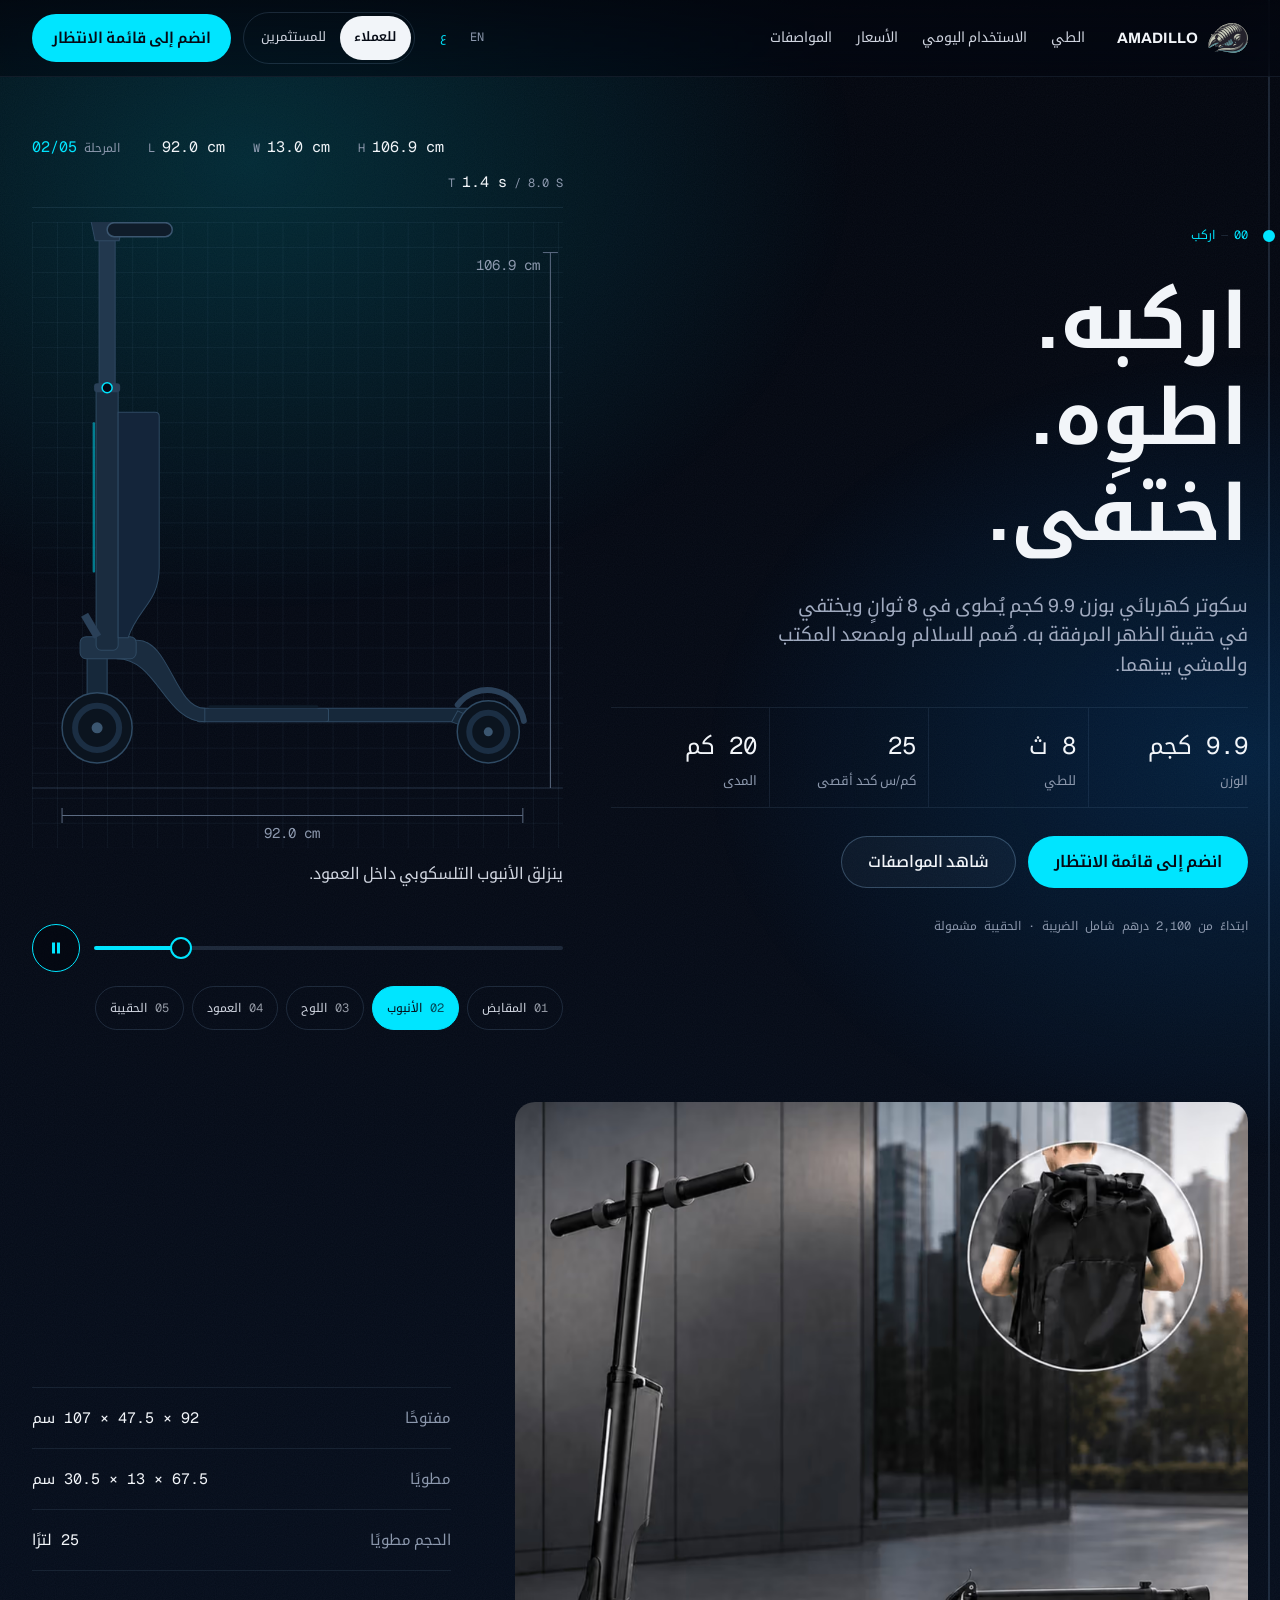
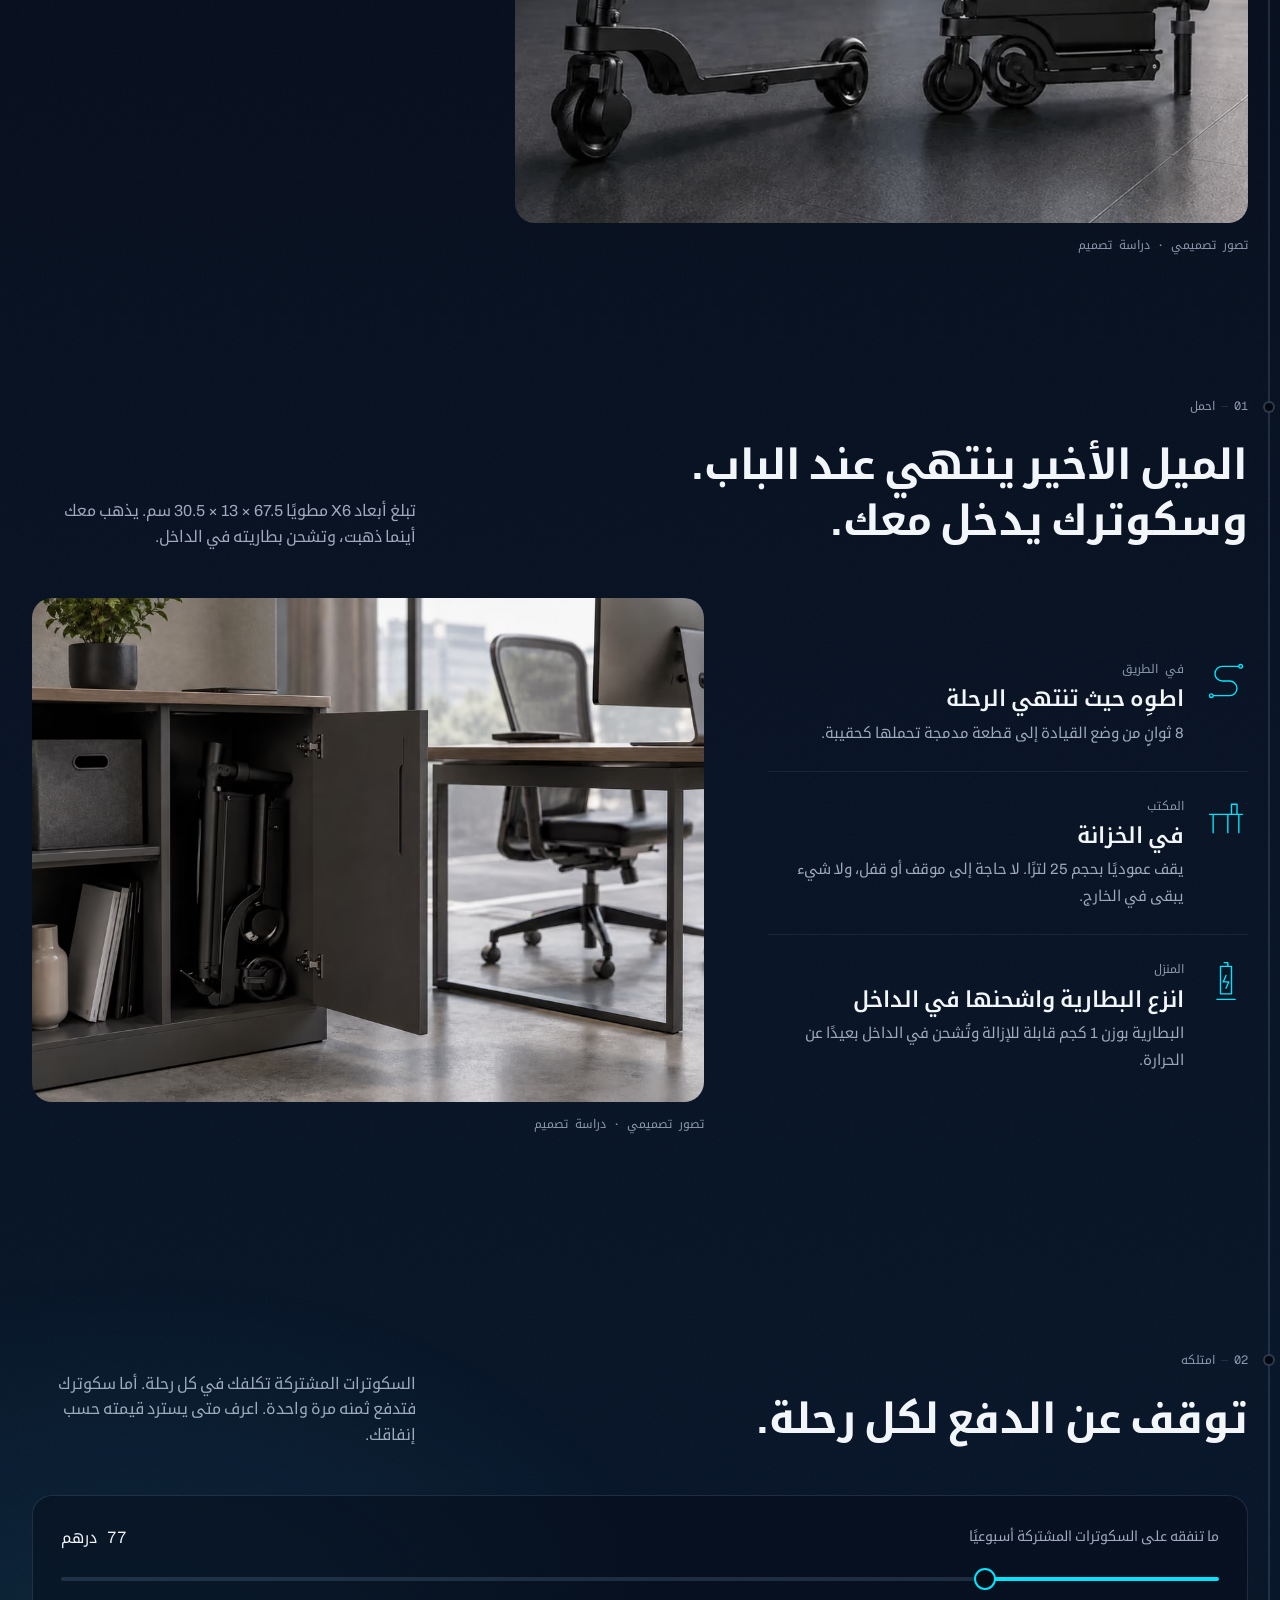
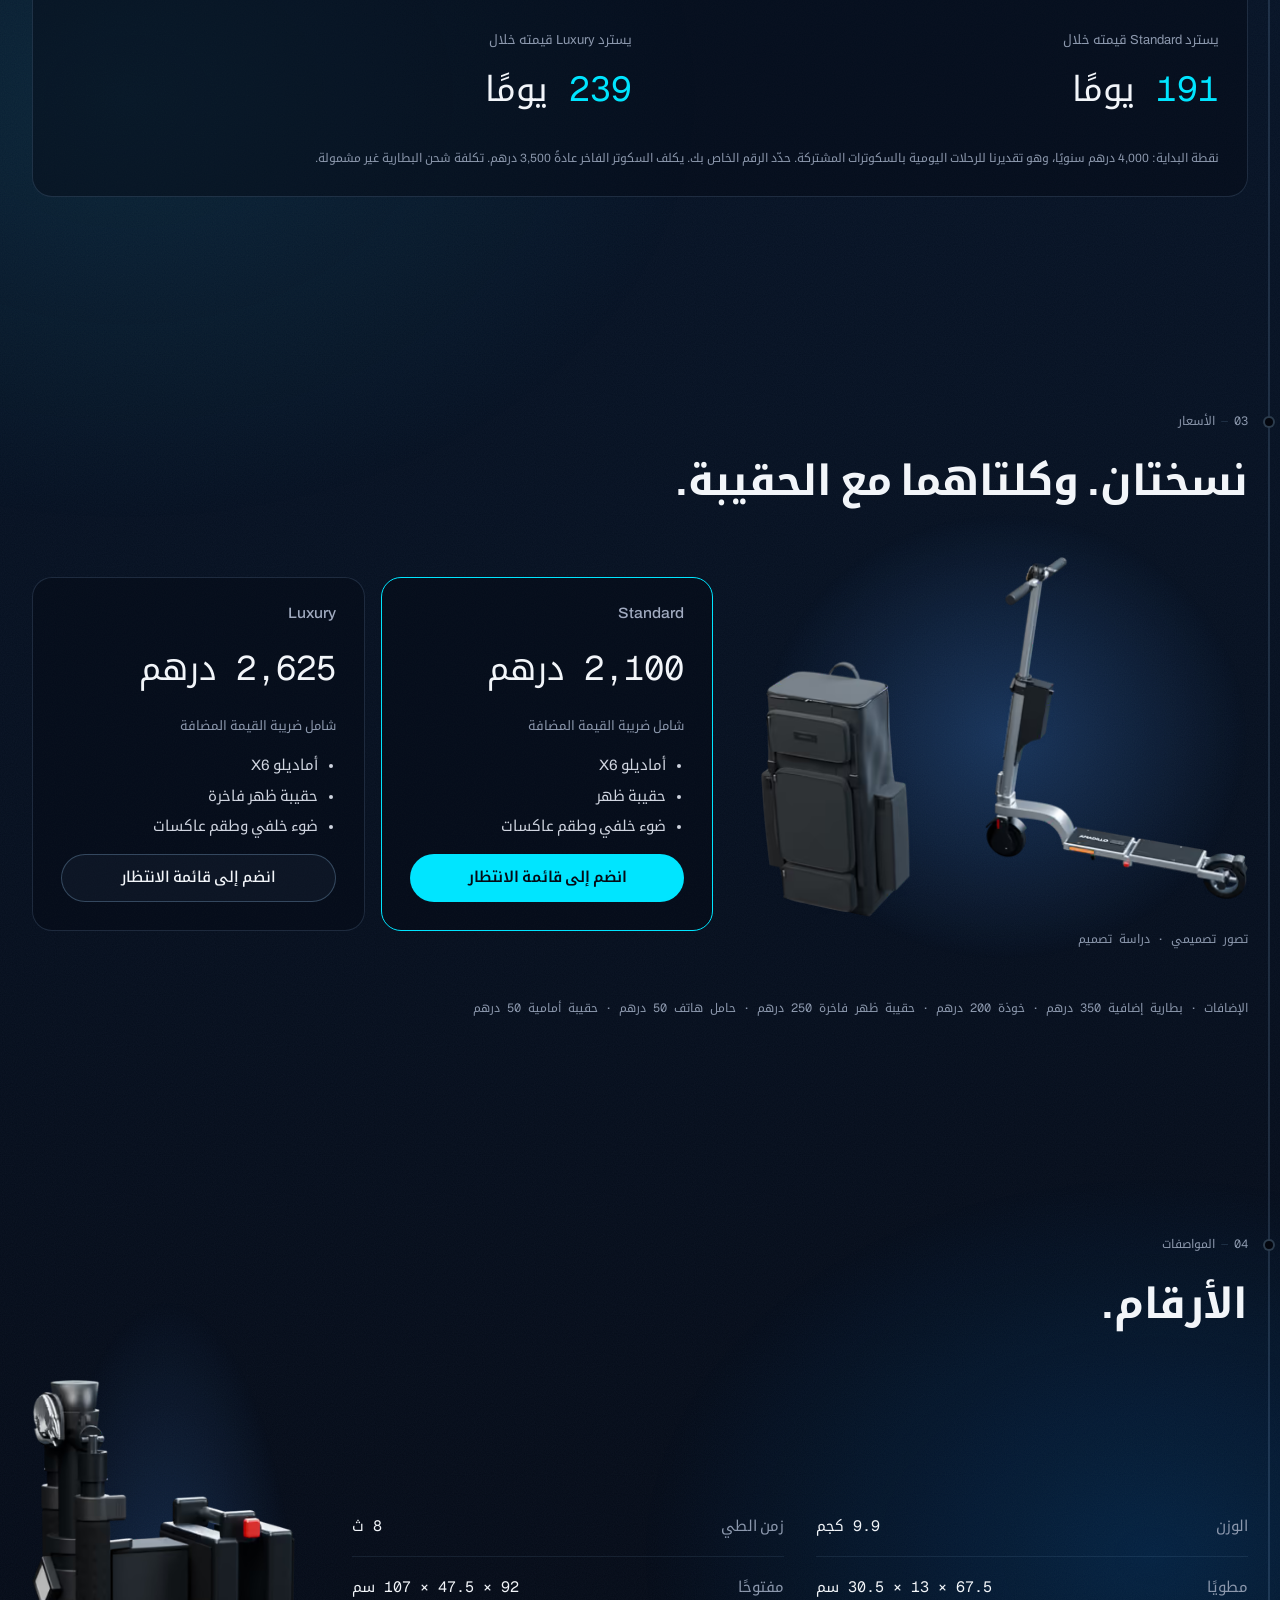
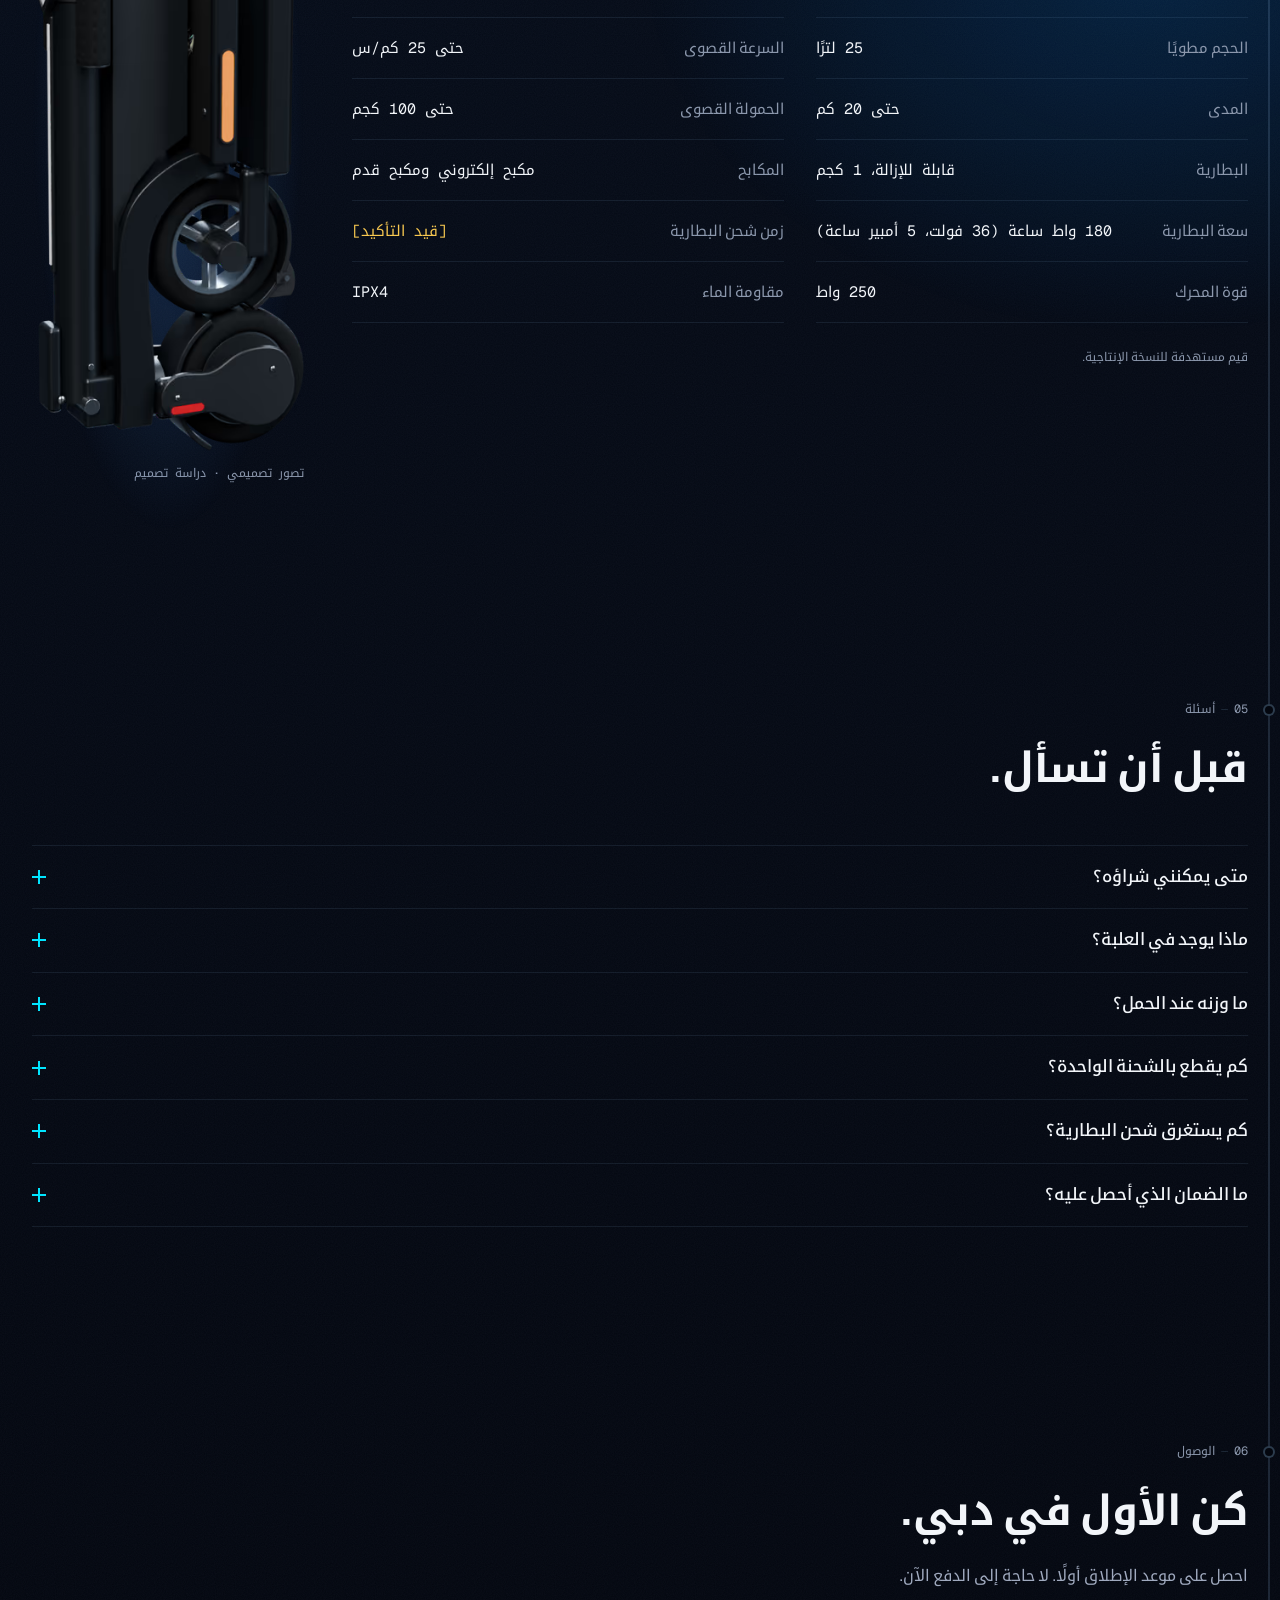
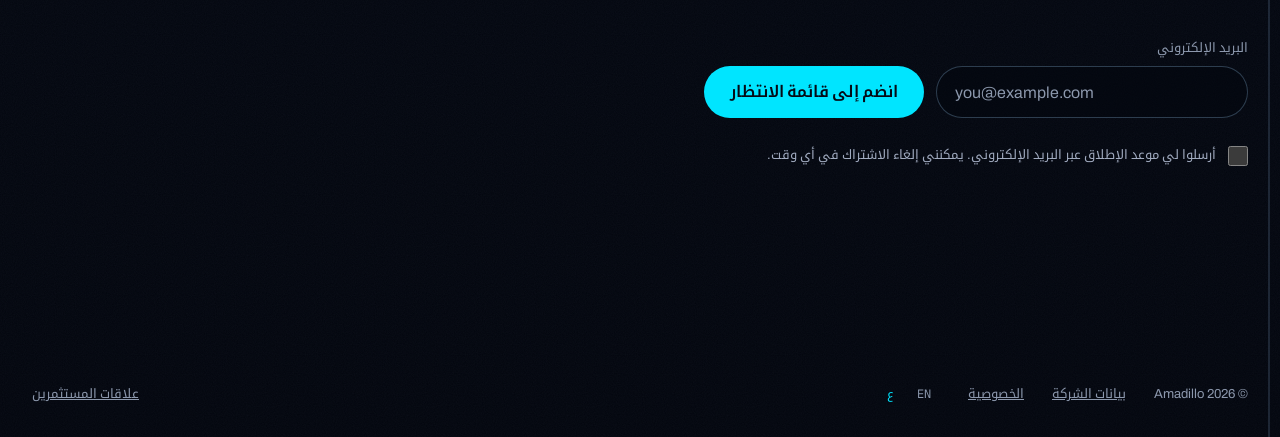
==== ar/index.html @ e57cef2c "Publish the Amadillo website preview Built from feat/deck-alignment (a70cd55). Every page carries no" ====
<!DOCTYPE html><html lang="ar" dir="rtl"><head><meta charset="utf-8"><meta name="viewport" content="width=device-width, initial-scale=1"><meta name="color-scheme" content="dark"><meta name="theme-color" content="#050a15"><title>أماديلو — السكوتر الكهربائي الذي يختفي في حقيبة ظهرك</title><meta name="description" content="سكوتر كهربائي قابل للطي بوزن 9.9 كجم لدولة الإمارات. يُطوى في ثوانٍ ويُحمل في حقيبة الظهر المرفقة به."><meta name="robots" content="noindex, nofollow"><!-- Subset fonts (scripts/subset-fonts.mjs), preloaded so the hero text does not wait for the stylesheet. --><link rel="preload" href="/fonts/noto-kufi-arabic-wght.woff2" as="font" type="font/woff2" crossorigin><link rel="preload" href="/fonts/geist-mono-wght.woff2" as="font" type="font/woff2" crossorigin><link rel="icon" type="image/svg+xml" href="/brand/logo-mark.svg"><link rel="alternate icon" type="image/png" href="/brand/favicon-64.png"><link rel="canonical" href="https://amadillo.ae/ar/"><link rel="alternate" hreflang="en" href="https://amadillo.ae/"><link rel="alternate" hreflang="ar" href="https://amadillo.ae/ar/"><link rel="stylesheet" href="/_astro/Base.DRsIj8wl.css"><link rel="stylesheet" href="/_astro/Field.BK8YcaRG.css"><style>.card[data-astro-cid-5iuvr4wi]{flex-direction:column;gap:1rem;padding:1.75rem;display:flex}.card[data-astro-cid-5iuvr4wi].featured{border-color:var(--c-accent)}.name[data-astro-cid-5iuvr4wi]{letter-spacing:0;color:var(--c-text-soft);font-size:.9375rem;font-weight:500}.price[data-astro-cid-5iuvr4wi]{color:var(--c-text-strong);letter-spacing:-.02em;font-size:2.125rem}.note[data-astro-cid-5iuvr4wi]{font-size:var(--fs-small);color:var(--c-text-muted)}ul[data-astro-cid-5iuvr4wi]{flex-direction:column;gap:.5rem;margin:0;padding-inline-start:1.125rem;font-size:.9375rem;line-height:1.5;display:flex}.card[data-astro-cid-5iuvr4wi] .cta{margin-top:auto}
</style><link rel="stylesheet" href="/_astro/ProductImage.gO01XHYZ.css"><link rel="stylesheet" href="/_astro/Customers.DLJr7918.css"><script type="module" src="/_astro/page.BsuiZEAU.js"></script></head><body><div class="atmosphere" aria-hidden="true" data-astro-cid-astvurxn><span class="field f1" data-astro-cid-astvurxn></span><span class="field f2" data-astro-cid-astvurxn></span><span class="field f3" data-astro-cid-astvurxn></span><span class="field f4" data-astro-cid-astvurxn></span><span class="field f5" data-astro-cid-astvurxn></span></div><a class="skip" href="#main" data-astro-cid-nen7h5rs>الانتقال إلى المحتوى</a><header class="header" data-astro-cid-nen7h5rs><div class="container bar" data-astro-cid-nen7h5rs><a class="brand" href="/ar/" aria-label="الصفحة الرئيسية لأماديلو" data-astro-cid-nen7h5rs><img src="/brand/logo-mark.svg" alt="" width="40" height="30" decoding="async" data-astro-cid-nen7h5rs><span dir="ltr" data-astro-cid-nen7h5rs>AMADILLO</span></a><nav aria-label="الأقسام" class="links" data-astro-cid-nen7h5rs><a href="#fold" data-astro-cid-nen7h5rs>الطي</a><a href="#everyday" data-astro-cid-nen7h5rs>الاستخدام اليومي</a><a href="#pricing" data-astro-cid-nen7h5rs>الأسعار</a><a href="#specs" data-astro-cid-nen7h5rs>المواصفات</a></nav><div class="actions" data-astro-cid-nen7h5rs><span class="lang-wide" data-astro-cid-nen7h5rs><nav class="langs mono" aria-label="اللغة" data-astro-cid-lemdd452><a class="lang" href="/" hreflang="en" lang="en" title="English" aria-label="English" data-astro-cid-lemdd452>EN</a><span class="lang on" aria-current="true" title="العربية" data-astro-cid-lemdd452>ع</span></nav></span><nav class="switch" aria-label="الفئة" data-astro-cid-ph7txtrj><span class="opt on" aria-current="page" data-astro-cid-ph7txtrj>للعملاء</span><a class="opt" href="/ar/investors" data-astro-cid-ph7txtrj>للمستثمرين</a></nav><a href="#waitlist" class="btn btn-primary btn-md cta" data-astro-cid-nen7h5rs="true">انضم إلى قائمة الانتظار</a><details class="menu" data-astro-cid-nen7h5rs><summary aria-label="القائمة" data-astro-cid-nen7h5rs><span class="open" data-astro-cid-nen7h5rs><svg width="18" height="18" viewBox="0 0 16 16" fill="none" stroke="currentColor" stroke-width="1.5" stroke-linecap="round" stroke-linejoin="round" aria-hidden="true"><path d="M2 4.5h12M2 8h12M2 11.5h12"/></svg></span><span class="shut" data-astro-cid-nen7h5rs><svg width="18" height="18" viewBox="0 0 16 16" fill="none" stroke="currentColor" stroke-width="1.5" stroke-linecap="round" stroke-linejoin="round" aria-hidden="true"><path d="m3.5 3.5 9 9m0-9-9 9"/></svg></span></summary><nav aria-label="قائمة الأقسام" class="sheet" data-astro-cid-nen7h5rs><a href="#fold" data-astro-cid-nen7h5rs>الطي</a><a href="#everyday" data-astro-cid-nen7h5rs>الاستخدام اليومي</a><a href="#pricing" data-astro-cid-nen7h5rs>الأسعار</a><a href="#specs" data-astro-cid-nen7h5rs>المواصفات</a><a href="#waitlist" class="btn btn-primary btn-md" data-astro-cid-nen7h5rs="true">انضم إلى قائمة الانتظار</a><div class="lang-sheet" data-astro-cid-nen7h5rs><nav class="langs mono" aria-label="اللغة" data-astro-cid-lemdd452><a class="lang" href="/" hreflang="en" lang="en" title="English" aria-label="English" data-astro-cid-lemdd452>EN</a><span class="lang on" aria-current="true" title="العربية" data-astro-cid-lemdd452>ع</span></nav></div></nav></details></div></div></header><script type="module">document.querySelectorAll(`.menu .sheet a`).forEach(e=>{e.addEventListener(`click`,()=>e.closest(`details`)?.removeAttribute(`open`))});</script><main id="main"><div class="route" aria-hidden="true" data-astro-cid-cz245ulg><span class="fill" data-astro-cid-cz245ulg></span></div><section class="container hero" id="top" data-astro-cid-br2oot2i><div class="copy" data-astro-cid-br2oot2i><span class="stop start" data-astro-cid-aq7dzzhk><span class="dot" aria-hidden="true" data-astro-cid-aq7dzzhk></span><span class="mono text" data-astro-cid-aq7dzzhk>00<span class="sep" aria-hidden="true" data-astro-cid-aq7dzzhk>—</span>اركب</span></span><script type="module">var e=()=>{let e=document.documentElement.dir===`rtl`,t=document.documentElement.clientWidth;document.querySelectorAll(`.stop`).forEach(n=>{let r=n.getBoundingClientRect();n.style.setProperty(`--stop-left`,`${e?t-r.right:r.left}px`)})};e(),addEventListener(`resize`,e,{passive:!0});</script><h1 data-astro-cid-br2oot2i><span class="line l1" data-astro-cid-br2oot2i>اركبه.</span><span class="line l2" data-astro-cid-br2oot2i>اطوِه.</span><span class="line l3 ghost" data-astro-cid-br2oot2i>اختفى.</span></h1><p class="lead" data-astro-cid-br2oot2i>سكوتر كهربائي بوزن 9.9 كجم يُطوى في 8 ثوانٍ ويختفي في حقيبة الظهر المرفقة به. صُمم للسلالم ولمصعد المكتب وللمشي بينهما.</p><dl class="stats s-md" style="--cols: 4" data-astro-cid-bchll4or><div class="stat" data-astro-cid-bchll4or><dt class="label" data-astro-cid-bchll4or>الوزن</dt><dd class="mono value" data-astro-cid-bchll4or>9.9 كجم</dd></div><div class="stat" data-astro-cid-bchll4or><dt class="label" data-astro-cid-bchll4or>للطي</dt><dd class="mono value" data-astro-cid-bchll4or>8 ث</dd></div><div class="stat" data-astro-cid-bchll4or><dt class="label" data-astro-cid-bchll4or>كم/س كحد أقصى</dt><dd class="mono value" data-astro-cid-bchll4or>25</dd></div><div class="stat" data-astro-cid-bchll4or><dt class="label" data-astro-cid-bchll4or>المدى</dt><dd class="mono value" data-astro-cid-bchll4or>20 كم</dd></div></dl><div class="ctas" data-astro-cid-br2oot2i><a href="#waitlist" class="btn btn-primary" data-astro-cid-br2oot2i="true">انضم إلى قائمة الانتظار</a><a href="#specs" class="btn btn-ghost" data-astro-cid-br2oot2i="true">شاهد المواصفات</a></div><span class="note mono" data-astro-cid-br2oot2i>ابتداءً من 2,100 درهم شامل الضريبة · الحقيبة مشمولة</span></div><div class="stage" id="fold" data-astro-cid-br2oot2i><div class="ghostfold" data-ghostfold data-seconds="8" data-captions="[&quot;وضع القيادة. 92 × 47.5 × 107 سم، 9.9 كجم.&quot;,&quot;تنطوي المقابض إلى الأسفل. يقل العرض من 47.5 إلى 13 سم.&quot;,&quot;ينزلق الأنبوب التلسكوبي داخل العمود.&quot;,&quot;ينطوي الجزء الخلفي من اللوح إلى الأمام عند مفصله الأوسط.&quot;,&quot;ينطوي العمود مع البطارية بشكل مسطح: 67.5 × 13 × 30.5 سم.&quot;,&quot;عموديًا داخل حقيبة الظهر: 25 لترًا. اختفى.&quot;]" data-play-label="تشغيل حركة الطي" data-pause-label="إيقاف حركة الطي" data-astro-cid-t42quo57><div class="readout mono" aria-hidden="true" dir="ltr" data-astro-cid-t42quo57><span data-astro-cid-t42quo57>المرحلة <b class="accent" data-out="phase" data-astro-cid-t42quo57>00/05</b></span><span data-astro-cid-t42quo57>L <b data-out="length" data-astro-cid-t42quo57>92.0 cm</b></span><span class="wide" data-astro-cid-t42quo57>W <b data-out="width" data-astro-cid-t42quo57>47.5 cm</b></span><span data-astro-cid-t42quo57>H <b data-out="height" data-astro-cid-t42quo57>107.0 cm</b></span><span class="time" data-astro-cid-t42quo57>t <b data-out="time" data-astro-cid-t42quo57>0.0 s</b><span class="wide" data-astro-cid-t42quo57> / 8.0 s</span></span></div><svg class="drawing" viewBox="-60 20 1060 1250" role="img" aria-label="منظر جانبي لسكوتر أماديلو X6 وهو يُطوى من وضع القيادة (92 × 107 سم) إلى داخل حقيبته (67.5 × 30.5 سم)." data-astro-cid-t42quo57><line x1="-60" y1="1150" x2="1000" y2="1150" class="ground" data-astro-cid-t42quo57></line><g data-part="lift" data-astro-cid-t42quo57><g data-part="pack" data-astro-cid-t42quo57><g data-part="rear" data-astro-cid-t42quo57><rect x="525" y="1041" width="290" height="27" rx="6" class="p2" data-astro-cid-t42quo57></rect><path d="M790 1046 L862 1080 L848 1094 L778 1068 Z" class="p2" data-astro-cid-t42quo57></path><path d="M790 1034 A 74 74 0 0 1 922 1066" class="fender" data-astro-cid-t42quo57></path><circle cx="851" cy="1088" r="62" class="tyre" data-astro-cid-t42quo57></circle><circle cx="851" cy="1088" r="38" class="rim" data-astro-cid-t42quo57></circle><circle cx="851" cy="1088" r="9" class="hub" data-astro-cid-t42quo57></circle><circle cx="525" cy="1076" r="13" class="joint" data-joint="hinge" data-astro-cid-t42quo57></circle></g><rect x="270" y="1041" width="262" height="27" rx="4" class="p1" data-astro-cid-t42quo57></rect><rect x="292" y="1035" width="220" height="6" rx="3" class="tape" data-astro-cid-t42quo57></rect><path d="M110 905 L150 905 C215 905 225 1041 285 1041 L285 1068 C205 1068 190 942 110 942 Z" class="p1" data-astro-cid-t42quo57></path><rect x="50" y="930" width="40" height="150" rx="10" class="p2" data-astro-cid-t42quo57></rect><circle cx="70" cy="1080" r="70" class="tyre" data-astro-cid-t42quo57></circle><circle cx="70" cy="1080" r="44" class="rim" data-astro-cid-t42quo57></circle><circle cx="70" cy="1080" r="11" class="hub" data-astro-cid-t42quo57></circle><rect x="36" y="898" width="112" height="44" rx="12" class="p3" data-astro-cid-t42quo57></rect><g data-part="stem" data-astro-cid-t42quo57><g data-part="tele" data-astro-cid-t42quo57><rect x="74" y="80" width="32" height="340" rx="8" class="p4" data-astro-cid-t42quo57></rect><path d="M56 58 L124 58 L114 106 L66 106 Z" class="p3" data-astro-cid-t42quo57></path><rect x="70" y="52" width="40" height="7" rx="3" class="display" data-astro-cid-t42quo57></rect><circle cx="90" cy="84" r="18" class="grip" data-part="bar" data-astro-cid-t42quo57></circle><rect x="90" y="70" width="0" height="28" rx="14" class="grip" data-part="grips" data-astro-cid-t42quo57></rect><circle cx="90" cy="84" r="9" class="joint" data-joint="grip" data-astro-cid-t42quo57></circle></g><rect x="68" y="400" width="44" height="525" rx="10" class="p1" data-astro-cid-t42quo57></rect><rect x="61" y="470" width="5" height="300" rx="2" class="light" data-astro-cid-t42quo57></rect><path d="M112 450 L186 450 Q194 450 194 458 L194 760 C194 830 150 842 132 900 L112 900 Z" class="battery" data-astro-cid-t42quo57></path><rect x="64" y="392" width="52" height="18" rx="6" class="clamp" data-astro-cid-t42quo57></rect><path d="M64 902 L38 858 L52 850 L78 894 Z" class="clamp" data-astro-cid-t42quo57></path><circle cx="90" cy="401" r="10" class="joint" data-joint="tele" data-astro-cid-t42quo57></circle><circle cx="90" cy="920" r="13" class="joint" data-joint="stem" data-astro-cid-t42quo57></circle></g></g></g><g data-part="bag" opacity="0" data-astro-cid-t42quo57><path d="M270 640 Q270 560 350 560 L570 560 Q650 560 650 640 L650 1120 Q650 1150 620 1150 L300 1150 Q270 1150 270 1120 Z" class="bag" data-astro-cid-t42quo57></path><path d="M300 660 L300 1100 M620 660 L620 1100" class="seam" data-astro-cid-t42quo57></path><line x1="300" y1="600" x2="620" y2="600" class="strap" data-astro-cid-t42quo57></line><rect x="436" y="690" width="48" height="8" rx="4" class="display" data-astro-cid-t42quo57></rect></g><g data-part="dims" class="dims" data-astro-cid-t42quo57><line x1="0" y1="1205" x2="920" y2="1205" data-dim="l-line" data-astro-cid-t42quo57></line><line x1="0" y1="1190" x2="0" y2="1220" data-astro-cid-t42quo57></line><line x1="920" y1="1190" x2="920" y2="1220" data-dim="l-tick" data-astro-cid-t42quo57></line><text x="460" y="1250" text-anchor="middle" data-dim="l-text" data-astro-cid-t42quo57>92.0 cm</text><line x1="975" y1="1150" x2="975" y2="80" data-dim="h-line" data-astro-cid-t42quo57></line><line x1="960" y1="80" x2="990" y2="80" data-dim="h-tick" data-astro-cid-t42quo57></line><text x="955" y="114" text-anchor="end" data-dim="h-text" data-astro-cid-t42quo57>107.0 cm</text></g><text x="460" y="1250" text-anchor="middle" class="packed" data-part="packed" opacity="0" data-astro-cid-t42quo57>25 لترًا · 9.9 كجم · على ظهرك</text></svg><p class="caption" aria-live="polite" data-out="caption" data-astro-cid-t42quo57>وضع القيادة. 92 × 47.5 × 107 سم، 9.9 كجم.</p><!-- Left to right in every language: the slider follows the drawing, which reads left to right. --><div class="controls" dir="ltr" data-astro-cid-t42quo57><button type="button" class="play" data-play aria-label="تشغيل حركة الطي" data-astro-cid-t42quo57><span class="i-play" data-astro-cid-t42quo57><svg width="16" height="16" viewBox="0 0 16 16" fill="none" stroke="currentColor" stroke-width="1.5" stroke-linecap="round" stroke-linejoin="round" aria-hidden="true"><path d="M4.5 2.5 13.5 8l-9 5.5z" fill="currentColor" stroke="none"/></svg></span><span class="i-pause" data-astro-cid-t42quo57><svg width="16" height="16" viewBox="0 0 16 16" fill="none" stroke="currentColor" stroke-width="1.5" stroke-linecap="round" stroke-linejoin="round" aria-hidden="true"><path d="M4 2.5h3v11H4zM9 2.5h3v11H9z" fill="currentColor" stroke="none"/></svg></span></button><label for="ghostfold-range" class="visually-hidden" data-astro-cid-t42quo57>تقدم الطي</label><input id="ghostfold-range" class="range" type="range" min="0" max="1000" step="1" value="0" style="--fill: 0%" data-range data-astro-cid-t42quo57></div><div class="chips" role="group" aria-label="الانتقال إلى مرحلة من الطي" data-astro-cid-t42quo57><button type="button" class="chip" aria-pressed="false" data-chip="0.15" data-astro-cid-t42quo57="true" data-astro-cid-ags4ogmk><span class="idx" data-astro-cid-ags4ogmk>01</span>المقابض</button><button type="button" class="chip" aria-pressed="false" data-chip="0.35" data-astro-cid-t42quo57="true" data-astro-cid-ags4ogmk><span class="idx" data-astro-cid-ags4ogmk>02</span>الأنبوب</button><button type="button" class="chip" aria-pressed="false" data-chip="0.6" data-astro-cid-t42quo57="true" data-astro-cid-ags4ogmk><span class="idx" data-astro-cid-ags4ogmk>03</span>اللوح</button><button type="button" class="chip" aria-pressed="false" data-chip="0.85" data-astro-cid-t42quo57="true" data-astro-cid-ags4ogmk><span class="idx" data-astro-cid-ags4ogmk>04</span>العمود</button><button type="button" class="chip" aria-pressed="false" data-chip="1" data-astro-cid-t42quo57="true" data-astro-cid-ags4ogmk><span class="idx" data-astro-cid-ags4ogmk>05</span>الحقيبة</button></div></div><script type="module">var e=[{key:`grips`,end:.15},{key:`telescope`,end:.35},{key:`deck`,end:.6},{key:`stem`,end:.85},{key:`backpack`,end:1}],t={l:920,w:475,h:1070},n={l:675,w:130,h:305},r=e=>e<.5?4*e*e*e:1-(-2*e+2)**3/2,i=e=>Math.min(1,Math.max(0,e));function a(a){let o=i(a),s=(e,t)=>r(i((o-e)/(t-e))),c=s(0,.15),l=s(.15,.35),u=s(.35,.6),d=s(.6,.85),f=s(.85,1),p=Math.min(1,o/.08)*(1-f),m=o<=0?0:e.findIndex(e=>o<=e.end)+1,h=(e,t)=>o>e-.02&&o<t+.02&&f<1;return{phase:m,lift:`translate(0 ${(-50*p).toFixed(1)})`,pack:`translate(${(122*f).toFixed(1)} ${(-203*f).toFixed(1)}) rotate(${(-90*f).toFixed(2)} 338 1015)`,rear:`rotate(${(-180*u).toFixed(2)} 525 1076)`,stem:`rotate(${(90*d).toFixed(2)} 90 920)`,tele:`translate(0 ${(280*l).toFixed(1)})`,gripWidth:130*c,barOpacity:1-c,bag:`translate(0 ${(260*(1-f)).toFixed(1)})`,bagOpacity:f,dimOpacity:1-f,joints:{grip:h(0,.15),tele:h(.15,.35),hinge:h(.35,.6),stem:h(.6,.85)},length:Math.round(t.l-(t.l-n.l)*(.55*u+.45*d)),width:Math.round(t.w-(t.w-n.w)*c),height:Math.round(t.h-280*l-(t.h-280-n.h)*d)}}var o=e=>`${(e/10).toFixed(1)} cm`,s=document.querySelector(`[data-ghostfold]`);s&&c(s);function c(e){let t=t=>e.querySelector(t),n=Object.fromEntries([`lift`,`pack`,`rear`,`stem`,`tele`,`bar`,`grips`,`bag`,`dims`,`packed`].map(e=>[e,t(`[data-part="${e}"]`)])),r=Object.fromEntries([`grip`,`tele`,`hinge`,`stem`].map(e=>[e,t(`[data-joint="${e}"]`)])),i=e=>t(`[data-dim="${e}"]`),s=e=>t(`[data-out="${e}"]`),c=t(`[data-range]`),l=t(`[data-play]`),u=[...e.querySelectorAll(`[data-chip]`)],d=JSON.parse(e.dataset.captions??`[]`),f=Number(e.dataset.seconds??8),p=matchMedia(`(prefers-reduced-motion: reduce)`).matches,m=0,h=-1,g=(e,t)=>{e.textContent!==t&&(e.textContent=t)},_=e=>{if(e===m&&h!==-1)return;m=e;let t=a(e);n.lift.setAttribute(`transform`,t.lift),n.pack.setAttribute(`transform`,t.pack),n.rear.setAttribute(`transform`,t.rear),n.stem.setAttribute(`transform`,t.stem),n.tele.setAttribute(`transform`,t.tele),n.grips.setAttribute(`width`,t.gripWidth.toFixed(1)),n.bar.setAttribute(`opacity`,t.barOpacity.toFixed(2)),n.bag.setAttribute(`transform`,t.bag),n.bag.setAttribute(`opacity`,t.bagOpacity.toFixed(2)),n.dims.setAttribute(`opacity`,t.dimOpacity.toFixed(2)),n.packed.setAttribute(`opacity`,t.bagOpacity.toFixed(2));for(let[e,n]of Object.entries(t.joints))r[e].classList.toggle(`on`,n);i(`l-line`).setAttribute(`x2`,String(t.length)),i(`l-tick`).setAttribute(`x1`,String(t.length)),i(`l-tick`).setAttribute(`x2`,String(t.length)),i(`l-text`).setAttribute(`x`,String(t.length/2)),g(i(`l-text`),o(t.length));let l=1150-t.height;i(`h-line`).setAttribute(`y2`,String(l)),i(`h-tick`).setAttribute(`y1`,String(l)),i(`h-tick`).setAttribute(`y2`,String(l)),i(`h-text`).setAttribute(`y`,String(l+34)),g(i(`h-text`),o(t.height)),g(s(`length`),o(t.length)),g(s(`width`),o(t.width)),g(s(`height`),o(t.height)),g(s(`time`),`${(e*f).toFixed(1)} s`),g(s(`phase`),`0${t.phase}/05`),c.value=String(Math.round(e*1e3)),c.style.setProperty(`--fill`,`${(e*100).toFixed(1)}%`),t.phase!==h&&(h=t.phase,s(`caption`).textContent=d[t.phase]??``,u.forEach((e,n)=>e.setAttribute(`aria-pressed`,String(n+1===t.phase))))},v=0,y=!1,b=t=>{y=t,e.classList.toggle(`is-playing`,t),l.setAttribute(`aria-label`,(t?e.dataset.pauseLabel:e.dataset.playLabel)??``),t||cancelAnimationFrame(v)},x=()=>{m>=1&&_(0),b(!0);let e=performance.now(),t=n=>{let r=Math.min(1,m+(n-e)/(f*1e3*.75));e=n,_(r),r>=1?(b(!1),C()):v=requestAnimationFrame(t)};v=requestAnimationFrame(t)},S,C=()=>S?.disconnect();p||(S=new IntersectionObserver(([e])=>{e.isIntersecting&&!y?x():!e.isIntersecting&&y&&b(!1)},{threshold:.5}),S.observe(t(`.drawing`)));let w=()=>{C(),b(!1)};l.addEventListener(`click`,()=>{let e=y;w(),e||x()}),c.addEventListener(`input`,()=>{w(),_(Number(c.value)/1e3)}),u.forEach(e=>e.addEventListener(`click`,()=>{w(),_(Number(e.dataset.chip))})),_(m)}</script></div></section><div class="container showcase" data-astro-cid-br2oot2i><figure class="product-image photo" data-astro-cid-seiejway><div class="frame" data-astro-cid-seiejway><picture data-astro-cid-seiejway><source type="image/avif" srcset="/img/city-640.avif 640w, /img/city-960.avif 960w, /img/city-1149.avif 1149w" sizes="(min-width: 960px) 46rem, 100vw" data-astro-cid-seiejway><img src="/img/city-640.webp" srcset="/img/city-640.webp 640w, /img/city-960.webp 960w, /img/city-1149.webp 1149w" sizes="(min-width: 960px) 46rem, 100vw" width="1149" height="1130" alt="سكوتر أماديلو X6 في ساحة بالمدينة: مفتوحًا ومطويًا وفي الحقيبة على ظهر الراكب." loading="lazy" decoding="async" data-astro-cid-seiejway></picture></div><figcaption class="mono" data-astro-cid-seiejway>تصور تصميمي · دراسة تصميم</figcaption></figure><dl class="specs c-1" data-astro-cid-uzz5av54><div class="row" data-astro-cid-uzz5av54><dt data-astro-cid-uzz5av54>مفتوحًا</dt><dd class="mono" data-astro-cid-uzz5av54>92 × 47.5 × 107 سم</dd></div><div class="row" data-astro-cid-uzz5av54><dt data-astro-cid-uzz5av54>مطويًا</dt><dd class="mono" data-astro-cid-uzz5av54>67.5 × 13 × 30.5 سم</dd></div><div class="row" data-astro-cid-uzz5av54><dt data-astro-cid-uzz5av54>الحجم مطويًا</dt><dd class="mono" data-astro-cid-uzz5av54>25 لترًا</dd></div></dl></div><section id="everyday" class="section" data-astro-cid-5lyysmr3><div class="container inner" data-astro-cid-5lyysmr3><div class="head split" data-astro-cid-5lyysmr3><div class="titles" data-astro-cid-5lyysmr3><span class="stop" data-astro-cid-aq7dzzhk><span class="dot" aria-hidden="true" data-astro-cid-aq7dzzhk></span><span class="mono text" data-astro-cid-aq7dzzhk>01<span class="sep" aria-hidden="true" data-astro-cid-aq7dzzhk>—</span>احمل</span></span><h2 data-astro-cid-5lyysmr3>الميل الأخير ينتهي عند الباب. وسكوترك يدخل معك.</h2></div><p class="lead" data-astro-cid-5lyysmr3>تبلغ أبعاد X6 مطويًا ‏67.5 × 13 × 30.5 سم. يذهب معك أينما ذهبت، وتشحن بطاريته في الداخل.</p></div><div class="everyday" data-astro-cid-br2oot2i><ol class="moments" data-astro-cid-br2oot2i><li data-astro-cid-br2oot2i><svg viewBox="0 0 48 48" aria-hidden="true" class="pict" data-astro-cid-br2oot2i><path d="M10 40h18a8 8 0 0 0 0-16H20a8 8 0 0 1 0-16h18M6 40a2 2 0 1 0 4 0a2 2 0 1 0-4 0M38 8a2 2 0 1 0 4 0a2 2 0 1 0-4 0" data-astro-cid-br2oot2i></path></svg><div class="moment" data-astro-cid-br2oot2i><span class="mono idx" data-astro-cid-br2oot2i>في الطريق</span><h3 data-astro-cid-br2oot2i>اطوِه حيث تنتهي الرحلة</h3><p data-astro-cid-br2oot2i>8 ثوانٍ من وضع القيادة إلى قطعة مدمجة تحملها كحقيبة.</p></div></li><li data-astro-cid-br2oot2i><svg viewBox="0 0 48 48" aria-hidden="true" class="pict" data-astro-cid-br2oot2i><path d="M6 20h36M10 20v20M38 20v20M26 20v20M30 9h6v11h-6z" data-astro-cid-br2oot2i></path></svg><div class="moment" data-astro-cid-br2oot2i><span class="mono idx" data-astro-cid-br2oot2i>المكتب</span><h3 data-astro-cid-br2oot2i>في الخزانة</h3><p data-astro-cid-br2oot2i>يقف عموديًا بحجم 25 لترًا. لا حاجة إلى موقف أو قفل، ولا شيء يبقى في الخارج.</p></div></li><li data-astro-cid-br2oot2i><svg viewBox="0 0 48 48" aria-hidden="true" class="pict" data-astro-cid-br2oot2i><path d="M18 8h12v30H18zM22 4h4v4M24 18l-3 7h6l-3 7M14 44h20" data-astro-cid-br2oot2i></path></svg><div class="moment" data-astro-cid-br2oot2i><span class="mono idx" data-astro-cid-br2oot2i>المنزل</span><h3 data-astro-cid-br2oot2i>انزع البطارية واشحنها في الداخل</h3><p data-astro-cid-br2oot2i>البطارية بوزن 1 كجم قابلة للإزالة وتُشحن في الداخل بعيدًا عن الحرارة.</p></div></li></ol><figure class="product-image photo" data-astro-cid-seiejway><div class="frame" data-astro-cid-seiejway><picture data-astro-cid-seiejway><source type="image/avif" srcset="/img/cabinet-640.avif 640w, /img/cabinet-1000.avif 1000w, /img/cabinet-1448.avif 1448w" sizes="(min-width: 960px) 44rem, 100vw" data-astro-cid-seiejway><img src="/img/cabinet-640.webp" srcset="/img/cabinet-640.webp 640w, /img/cabinet-1000.webp 1000w, /img/cabinet-1448.webp 1448w" sizes="(min-width: 960px) 44rem, 100vw" width="1448" height="1086" alt="سكوتر أماديلو X6 مطويًا وواقفًا داخل خزانة في مكتب." loading="lazy" decoding="async" data-astro-cid-seiejway></picture></div><figcaption class="mono" data-astro-cid-seiejway>تصور تصميمي · دراسة تصميم</figcaption></figure></div></div></section><section id="own" class="section" data-astro-cid-5lyysmr3><div class="container inner" data-astro-cid-5lyysmr3><div class="head split" data-astro-cid-5lyysmr3><div class="titles" data-astro-cid-5lyysmr3><span class="stop" data-astro-cid-aq7dzzhk><span class="dot" aria-hidden="true" data-astro-cid-aq7dzzhk></span><span class="mono text" data-astro-cid-aq7dzzhk>02<span class="sep" aria-hidden="true" data-astro-cid-aq7dzzhk>—</span>امتلكه</span></span><h2 data-astro-cid-5lyysmr3>توقف عن الدفع لكل رحلة.</h2></div><p class="lead" data-astro-cid-5lyysmr3>السكوترات المشتركة تكلفك في كل رحلة. أما سكوترك فتدفع ثمنه مرة واحدة. اعرف متى يسترد قيمته حسب إنفاقك.</p></div><div class="payback surface" data-payback data-astro-cid-d4ax2vmt><div class="range-field" data-astro-cid-3jnsot4f><div class="top" data-astro-cid-3jnsot4f><label for="rental-week" data-astro-cid-3jnsot4f>ما تنفقه على السكوترات المشتركة أسبوعيًا</label><output for="rental-week" class="mono" data-pattern="{n} درهم" data-locale="ar-AE-u-nu-latn" data-astro-cid-3jnsot4f>77 درهم</output></div><input id="rental-week" class="range" type="range" min="20" max="300" step="5" value="77" style="--fill: 20.357142857142858%" data-astro-cid-3jnsot4f></div><script type="module">var e=e=>{let t=Number(e.min),n=Number(e.max),r=Number(e.value);e.style.setProperty(`--fill`,`${(r-t)/(n-t)*100}%`);let i=e.closest(`.range-field`)?.querySelector(`output`);i&&(i.textContent=(i.dataset.pattern??`{n}`).replace(`{n}`,r.toLocaleString(i.dataset.locale)))};document.querySelectorAll(`.range-field .range`).forEach(t=>{t.addEventListener(`input`,()=>e(t))});</script><dl class="results" data-astro-cid-d4ax2vmt><div data-astro-cid-d4ax2vmt><dt data-astro-cid-d4ax2vmt>يسترد Standard قيمته خلال</dt><dd class="mono" data-astro-cid-d4ax2vmt><span data-days="standard" data-price="2100" data-astro-cid-d4ax2vmt>191</span> يومًا</dd></div><div data-astro-cid-d4ax2vmt><dt data-astro-cid-d4ax2vmt>يسترد Luxury قيمته خلال</dt><dd class="mono" data-astro-cid-d4ax2vmt><span data-days="luxury" data-price="2625" data-astro-cid-d4ax2vmt>239</span> يومًا</dd></div></dl><p class="fine" data-astro-cid-d4ax2vmt>نقطة البداية: 4,000 درهم سنويًا، وهو تقديرنا للرحلات اليومية بالسكوترات المشتركة. حدّد الرقم الخاص بك. يكلف السكوتر الفاخر عادةً 3,500 درهم. تكلفة شحن البطارية غير مشمولة.</p></div><script type="module">var e=document.querySelector(`[data-payback]`),t=e?.querySelector(`#rental-week`);if(e&&t){let n=[...e.querySelectorAll(`[data-days]`)];t.addEventListener(`input`,()=>{let e=Number(t.value)/7;n.forEach(t=>t.textContent=String(Math.ceil(Number(t.dataset.price)/e)))})}</script></div></section><section id="pricing" class="section" data-astro-cid-5lyysmr3><div class="container inner" data-astro-cid-5lyysmr3><div class="head split" data-astro-cid-5lyysmr3><div class="titles" data-astro-cid-5lyysmr3><span class="stop" data-astro-cid-aq7dzzhk><span class="dot" aria-hidden="true" data-astro-cid-aq7dzzhk></span><span class="mono text" data-astro-cid-aq7dzzhk>03<span class="sep" aria-hidden="true" data-astro-cid-aq7dzzhk>—</span>الأسعار</span></span><h2 data-astro-cid-5lyysmr3>نسختان. وكلتاهما مع الحقيبة.</h2></div></div><div class="offer" data-astro-cid-br2oot2i><figure class="product-image lit" data-astro-cid-seiejway><div class="frame" data-astro-cid-seiejway><picture data-astro-cid-seiejway><source type="image/avif" srcset="/img/bag-480.avif 480w, /img/bag-800.avif 800w" sizes="(min-width: 960px) 30rem, 100vw" data-astro-cid-seiejway><img src="/img/bag-480.webp" srcset="/img/bag-480.webp 480w, /img/bag-800.webp 800w" sizes="(min-width: 960px) 30rem, 100vw" width="951" height="703" alt="سكوتر أماديلو X6 بجانب حقيبة الظهر الخاصة به." loading="lazy" decoding="async" data-astro-cid-seiejway></picture></div><figcaption class="mono" data-astro-cid-seiejway>تصور تصميمي · دراسة تصميم</figcaption></figure><div class="prices" data-astro-cid-br2oot2i><article class="card surface featured" data-astro-cid-5iuvr4wi><h3 class="name" data-astro-cid-5iuvr4wi>Standard</h3><p class="mono price" data-astro-cid-5iuvr4wi>2,100 درهم</p><p class="note" data-astro-cid-5iuvr4wi>شامل ضريبة القيمة المضافة</p><ul data-astro-cid-5iuvr4wi><li data-astro-cid-5iuvr4wi>أماديلو X6</li><li data-astro-cid-5iuvr4wi>حقيبة ظهر</li><li data-astro-cid-5iuvr4wi>ضوء خلفي وطقم عاكسات</li></ul><a href="#waitlist" class="btn btn-primary btn-md cta" data-astro-cid-5iuvr4wi="true">انضم إلى قائمة الانتظار</a></article><article class="card surface" data-astro-cid-5iuvr4wi><h3 class="name" data-astro-cid-5iuvr4wi>Luxury</h3><p class="mono price" data-astro-cid-5iuvr4wi>2,625 درهم</p><p class="note" data-astro-cid-5iuvr4wi>شامل ضريبة القيمة المضافة</p><ul data-astro-cid-5iuvr4wi><li data-astro-cid-5iuvr4wi>أماديلو X6</li><li data-astro-cid-5iuvr4wi>حقيبة ظهر فاخرة</li><li data-astro-cid-5iuvr4wi>ضوء خلفي وطقم عاكسات</li></ul><a href="#waitlist" class="btn btn-ghost btn-md cta" data-astro-cid-5iuvr4wi="true">انضم إلى قائمة الانتظار</a></article></div></div><p class="addons mono" data-astro-cid-br2oot2i>الإضافات · بطارية إضافية 350 درهم · خوذة 200 درهم · حقيبة ظهر فاخرة 250 درهم · حامل هاتف 50 درهم · حقيبة أمامية 50 درهم</p></div></section><section id="specs" class="section" data-astro-cid-5lyysmr3><div class="container inner" data-astro-cid-5lyysmr3><div class="head stack" data-astro-cid-5lyysmr3><div class="titles" data-astro-cid-5lyysmr3><span class="stop" data-astro-cid-aq7dzzhk><span class="dot" aria-hidden="true" data-astro-cid-aq7dzzhk></span><span class="mono text" data-astro-cid-aq7dzzhk>04<span class="sep" aria-hidden="true" data-astro-cid-aq7dzzhk>—</span>المواصفات</span></span><h2 data-astro-cid-5lyysmr3>الأرقام.</h2></div></div><div class="spec-sheet" data-astro-cid-br2oot2i><div class="spec-copy" data-astro-cid-br2oot2i><dl class="specs c-2" data-astro-cid-uzz5av54><div class="row" data-astro-cid-uzz5av54><dt data-astro-cid-uzz5av54>الوزن</dt><dd class="mono" data-astro-cid-uzz5av54>9.9 كجم</dd></div><div class="row" data-astro-cid-uzz5av54><dt data-astro-cid-uzz5av54>زمن الطي</dt><dd class="mono" data-astro-cid-uzz5av54>8 ث</dd></div><div class="row" data-astro-cid-uzz5av54><dt data-astro-cid-uzz5av54>مطويًا</dt><dd class="mono" data-astro-cid-uzz5av54>67.5 × 13 × 30.5 سم</dd></div><div class="row" data-astro-cid-uzz5av54><dt data-astro-cid-uzz5av54>مفتوحًا</dt><dd class="mono" data-astro-cid-uzz5av54>92 × 47.5 × 107 سم</dd></div><div class="row" data-astro-cid-uzz5av54><dt data-astro-cid-uzz5av54>الحجم مطويًا</dt><dd class="mono" data-astro-cid-uzz5av54>25 لترًا</dd></div><div class="row" data-astro-cid-uzz5av54><dt data-astro-cid-uzz5av54>السرعة القصوى</dt><dd class="mono" data-astro-cid-uzz5av54>حتى 25 كم/س</dd></div><div class="row" data-astro-cid-uzz5av54><dt data-astro-cid-uzz5av54>المدى</dt><dd class="mono" data-astro-cid-uzz5av54>حتى 20 كم</dd></div><div class="row" data-astro-cid-uzz5av54><dt data-astro-cid-uzz5av54>الحمولة القصوى</dt><dd class="mono" data-astro-cid-uzz5av54>حتى 100 كجم</dd></div><div class="row" data-astro-cid-uzz5av54><dt data-astro-cid-uzz5av54>البطارية</dt><dd class="mono" data-astro-cid-uzz5av54>قابلة للإزالة، 1 كجم</dd></div><div class="row" data-astro-cid-uzz5av54><dt data-astro-cid-uzz5av54>المكابح</dt><dd class="mono" data-astro-cid-uzz5av54>مكبح إلكتروني ومكبح قدم</dd></div><div class="row" data-astro-cid-uzz5av54><dt data-astro-cid-uzz5av54>سعة البطارية</dt><dd class="mono" data-astro-cid-uzz5av54>180 واط ساعة (36 فولت، 5 أمبير ساعة)</dd></div><div class="row" data-astro-cid-uzz5av54><dt data-astro-cid-uzz5av54>زمن شحن البطارية</dt><dd class="mono missing" data-astro-cid-uzz5av54>[قيد التأكيد]</dd></div><div class="row" data-astro-cid-uzz5av54><dt data-astro-cid-uzz5av54>قوة المحرك</dt><dd class="mono" data-astro-cid-uzz5av54>250 واط</dd></div><div class="row" data-astro-cid-uzz5av54><dt data-astro-cid-uzz5av54>مقاومة الماء</dt><dd class="mono" data-astro-cid-uzz5av54>IPX4</dd></div></dl><p class="spec-fine" data-astro-cid-br2oot2i>قيم مستهدفة للنسخة الإنتاجية.</p></div><div class="spec-image" data-astro-cid-br2oot2i><figure class="product-image lit" data-astro-cid-seiejway><div class="frame" data-astro-cid-seiejway><picture data-astro-cid-seiejway><source type="image/avif" srcset="/img/folded-320.avif 320w, /img/folded-446.avif 446w" sizes="(min-width: 1100px) 17rem, 13rem" data-astro-cid-seiejway><img src="/img/folded-320.webp" srcset="/img/folded-320.webp 320w, /img/folded-446.webp 446w" sizes="(min-width: 1100px) 17rem, 13rem" width="446" height="1099" alt="سكوتر أماديلو X6 مطويًا، منظر جانبي." loading="lazy" decoding="async" data-astro-cid-seiejway></picture></div><figcaption class="mono" data-astro-cid-seiejway>تصور تصميمي · دراسة تصميم</figcaption></figure></div></div></div></section><section id="faq" class="section" data-astro-cid-5lyysmr3><div class="container inner" data-astro-cid-5lyysmr3><div class="head stack" data-astro-cid-5lyysmr3><div class="titles" data-astro-cid-5lyysmr3><span class="stop" data-astro-cid-aq7dzzhk><span class="dot" aria-hidden="true" data-astro-cid-aq7dzzhk></span><span class="mono text" data-astro-cid-aq7dzzhk>05<span class="sep" aria-hidden="true" data-astro-cid-aq7dzzhk>—</span>أسئلة</span></span><h2 data-astro-cid-5lyysmr3>قبل أن تسأل.</h2></div></div><div class="faq" data-astro-cid-4mpds4rx><details data-astro-cid-4mpds4rx><summary data-astro-cid-4mpds4rx><span data-astro-cid-4mpds4rx>متى يمكنني شراؤه؟</span><span class="mark" aria-hidden="true" data-astro-cid-4mpds4rx></span></summary><p data-astro-cid-4mpds4rx>من المخطط الإطلاق في الإمارات في سبتمبر 2027. انضم إلى قائمة الانتظار لتكون أول من يعرف.</p></details><details data-astro-cid-4mpds4rx><summary data-astro-cid-4mpds4rx><span data-astro-cid-4mpds4rx>ماذا يوجد في العلبة؟</span><span class="mark" aria-hidden="true" data-astro-cid-4mpds4rx></span></summary><p data-astro-cid-4mpds4rx>أماديلو X6، حقيبة ظهر، ضوء خلفي وطقم عاكسات. تأتي نسخة Luxury مع الحقيبة الفاخرة.</p></details><details data-astro-cid-4mpds4rx><summary data-astro-cid-4mpds4rx><span data-astro-cid-4mpds4rx>ما وزنه عند الحمل؟</span><span class="mark" aria-hidden="true" data-astro-cid-4mpds4rx></span></summary><p data-astro-cid-4mpds4rx>9.9 كجم إجمالًا. تزن البطارية وحدها 1 كجم ويمكن إزالتها.</p></details><details data-astro-cid-4mpds4rx><summary data-astro-cid-4mpds4rx><span data-astro-cid-4mpds4rx>كم يقطع بالشحنة الواحدة؟</span><span class="mark" aria-hidden="true" data-astro-cid-4mpds4rx></span></summary><p data-astro-cid-4mpds4rx>حتى 20 كم، بسرعة تصل إلى 25 كم/س، لراكب يصل وزنه إلى 100 كجم.</p></details><details data-astro-cid-4mpds4rx><summary data-astro-cid-4mpds4rx><span data-astro-cid-4mpds4rx>كم يستغرق شحن البطارية؟</span><span class="mark" aria-hidden="true" data-astro-cid-4mpds4rx></span></summary><p class="missing mono" data-astro-cid-4mpds4rx>[قيد التأكيد]</p></details><details data-astro-cid-4mpds4rx><summary data-astro-cid-4mpds4rx><span data-astro-cid-4mpds4rx>ما الضمان الذي أحصل عليه؟</span><span class="mark" aria-hidden="true" data-astro-cid-4mpds4rx></span></summary><p class="missing mono" data-astro-cid-4mpds4rx>[قيد التأكيد]</p></details></div></div></section><section id="waitlist" class="section finale" data-astro-cid-5lyysmr3><div class="container inner" data-astro-cid-5lyysmr3><div class="head stack" data-astro-cid-5lyysmr3><div class="titles" data-astro-cid-5lyysmr3><span class="stop" data-astro-cid-aq7dzzhk><span class="dot" aria-hidden="true" data-astro-cid-aq7dzzhk></span><span class="mono text" data-astro-cid-aq7dzzhk>06<span class="sep" aria-hidden="true" data-astro-cid-aq7dzzhk>—</span>الوصول</span></span><h2 data-astro-cid-5lyysmr3>كن الأول في دبي.</h2></div><p class="lead" data-astro-cid-5lyysmr3>احصل على موعد الإطلاق أولًا. لا حاجة إلى الدفع الآن.</p></div><!-- Not connected to any service yet: the team decides on the provider (double opt-in) before launch. --><form class="waitlist" data-waitlist data-error="يرجى إدخال بريد إلكتروني صحيح وتحديد المربع." data-ok="شكرًا. قائمة الانتظار غير مفعّلة بعد، لذا لم يُرسل أي شيء." novalidate data-astro-cid-3khiccf5><div class="row" data-astro-cid-3khiccf5><div class="field email" data-astro-cid-afmkvgyw><label for="wl-email" data-astro-cid-afmkvgyw>البريد الإلكتروني</label><input id="wl-email" type="email" class="input pill" name="email" autocomplete="email" placeholder="you@example.com" required dir="ltr" data-astro-cid-3khiccf5="true" data-astro-cid-afmkvgyw></div><button type="submit" class="btn btn-primary" data-astro-cid-3khiccf5="true">انضم إلى قائمة الانتظار</button></div><label class="consent" data-astro-cid-3khiccf5><input type="checkbox" name="consent" required data-astro-cid-3khiccf5><span data-astro-cid-3khiccf5>أرسلوا لي موعد الإطلاق عبر البريد الإلكتروني. يمكنني إلغاء الاشتراك في أي وقت.</span></label><p class="status" role="status" data-status data-astro-cid-3khiccf5></p></form><script type="module">var e=document.querySelector(`[data-waitlist]`);e?.addEventListener(`submit`,t=>{t.preventDefault();let n=e.querySelector(`[data-status]`);e.checkValidity()?(n.textContent=e.dataset.ok??``,n.dataset.state=`ok`):(n.textContent=e.dataset.error??``,n.dataset.state=`error`)});</script></div></section></main><footer class="footer" data-astro-cid-jo6i4kqk><div class="container row" data-astro-cid-jo6i4kqk><span data-astro-cid-jo6i4kqk>© 2026 Amadillo</span><a href="/imprint" data-astro-cid-jo6i4kqk>بيانات الشركة</a><a href="/privacy" data-astro-cid-jo6i4kqk>الخصوصية</a><nav class="langs mono" aria-label="اللغة" data-astro-cid-lemdd452><a class="lang" href="/" hreflang="en" lang="en" title="English" aria-label="English" data-astro-cid-lemdd452>EN</a><span class="lang on" aria-current="true" title="العربية" data-astro-cid-lemdd452>ع</span></nav><a class="end" href="/ar/investors" data-astro-cid-jo6i4kqk>علاقات المستثمرين</a></div></footer></body></html>
---- _astro/Base.DRsIj8wl.css ----
:root{--c-bg:#050a15;--c-bg-deep:#03060e;--c-bg-lift:#071427;--c-surface:#96beeb0d;--c-surface-2:#96beeb17;--c-line:#96beeb1a;--c-line-strong:#96beeb29;--c-edge:#96c8f047;--c-text-strong:#f2f5f9;--c-text:#d0d5e0;--c-text-soft:#a0aabf;--c-text-muted:#8c98ad;--c-accent:#00e5ff;--c-accent-2:#0087fd;--c-accent-hover:#7df1ff;--c-on-accent:#050a15;--c-positive:#50e0a0;--c-warning:#f8c850;--c-negative:#ff6b6b;--route-x:max(.625rem, calc((100vw - var(--container)) / 2 + .375rem));--glow-cyan:#00e5ff29;--glow-blue:#0087fd2e;--glow-teal:#28aac81f;--font-sans:"Archivo Variable", system-ui, sans-serif;--font-mono:"Geist Mono Variable", ui-monospace, monospace;--stretch-display:125%;--stretch-title:112%;--fs-eyebrow:.75rem;--fs-small:.8125rem;--fs-body:1rem;--fs-lead:clamp(1.0625rem, .95rem + .4vw, 1.1875rem);--fs-h3:1.375rem;--fs-h2:clamp(1.875rem, 1.4rem + 1.5vw, 2.625rem);--fs-h1:clamp(2.75rem, 1.6rem + 4vw, 5.25rem);--tracking-tight:-.03em;--tracking-label:.12em;--space-section:clamp(5rem, 3.5rem + 4vw, 7.5rem);--gutter:clamp(1.25rem, .8rem + 1.6vw, 2rem);--container:80rem;--radius-card:20px;--radius-pill:999px;--tap:44px;--ease-out:cubic-bezier(.22, 1, .36, 1);--dur-fast:.16s;--dur-base:.32s}@font-face{font-family:Archivo Variable;src:url(/fonts/archivo-wdth-wght.woff2)format("woff2");font-weight:400 750;font-stretch:100% 125%;font-style:normal;font-display:swap}@font-face{font-family:Geist Mono Variable;src:url(/fonts/geist-mono-wght.woff2)format("woff2");font-weight:100 900;font-style:normal;font-display:swap}@font-face{font-family:Noto Kufi Arabic Variable;src:url(/fonts/noto-kufi-arabic-wght.woff2)format("woff2");font-weight:400 700;font-style:normal;font-display:swap;unicode-range:U+6??,U+200C-200F,U+FB50-FDFF,U+FE70-FEFF}:lang(ar){--font-sans:"Noto Kufi Arabic Variable", "Archivo Variable", system-ui, sans-serif;--font-mono:"Geist Mono Variable", "Noto Kufi Arabic Variable", ui-monospace, monospace;--stretch-display:100%;--stretch-title:100%}:lang(ar) *{letter-spacing:0!important}:lang(ar) h1{font-weight:700;line-height:1.25}:lang(ar) h2{font-weight:700;line-height:1.35}:lang(ar) body,:lang(ar) p{line-height:1.8}*,:before,:after{box-sizing:border-box}html{color-scheme:dark;-webkit-text-size-adjust:100%;scroll-behavior:smooth;scroll-padding-top:5.5rem;overflow-x:clip}body{background:var(--c-bg-deep);min-height:100vh;color:var(--c-text);font-family:var(--font-sans);font-size:var(--fs-body);-webkit-font-smoothing:antialiased;margin:0;line-height:1.6;position:relative;overflow-x:clip}img,svg{max-width:100%;display:block}a{color:var(--c-accent)}a:hover{color:var(--c-accent-hover)}:focus-visible{outline:2px solid var(--c-accent);outline-offset:3px}h1,h2,h3{color:var(--c-text-strong);letter-spacing:var(--tracking-tight);margin:0;font-weight:600;line-height:1.05}h1{font-size:var(--fs-h1);font-stretch:var(--stretch-display);letter-spacing:-.035em;text-transform:uppercase;font-weight:750;line-height:.95}h2{font-size:var(--fs-h2);font-stretch:var(--stretch-title);letter-spacing:-.03em;font-weight:650;line-height:1.05}h3{font-size:var(--fs-h3);letter-spacing:-.01em;font-stretch:105%}p{margin:0}.container{max-width:var(--container);padding-inline:var(--gutter);margin-inline:auto}.eyebrow{font-family:var(--font-mono);font-size:var(--fs-eyebrow);letter-spacing:var(--tracking-label);text-transform:uppercase;color:var(--c-accent)}.mono{font-family:var(--font-mono)}.btn{border-radius:var(--radius-pill);min-height:52px;font:600 1rem/1 var(--font-sans);cursor:pointer;transition:background var(--dur-fast) var(--ease-out), border-color var(--dur-fast) var(--ease-out);justify-content:center;align-items:center;padding:0 1.625rem;text-decoration:none;display:inline-flex}.btn-primary{color:var(--c-on-accent);background:var(--c-accent);border:0}.btn-primary:hover{color:var(--c-on-accent);background:var(--c-accent-hover)}.btn-ghost{border:1px solid var(--c-edge);color:var(--c-text-strong);background:var(--c-surface);font-weight:500}.btn-ghost:hover{border-color:var(--c-accent);color:var(--c-text-strong);background:var(--c-surface-2)}.surface{border:1px solid var(--c-line-strong);border-radius:var(--radius-card);background:#050a1573}.btn-md{min-height:48px;padding-inline:1.25rem;font-size:.9375rem}.range{-webkit-appearance:none;appearance:none;width:100%;height:var(--tap);cursor:pointer;background:0 0;margin:0}.range::-webkit-slider-runnable-track{background:linear-gradient(to right, var(--c-accent) var(--fill,0%), var(--c-line-strong) var(--fill,0%));border-radius:2px;height:4px}.range::-webkit-slider-thumb{-webkit-appearance:none;border:2px solid var(--c-accent);background:var(--c-bg);border-radius:50%;width:22px;height:22px;margin-top:-9px}.range::-moz-range-track{background:var(--c-line-strong);border-radius:2px;height:4px}.range::-moz-range-progress{background:var(--c-accent);border-radius:2px;height:4px}.range::-moz-range-thumb{border:2px solid var(--c-accent);background:var(--c-bg);border-radius:50%;width:18px;height:18px}[dir=rtl] .range::-webkit-slider-runnable-track{background:linear-gradient(to left, var(--c-accent) var(--fill,0%), var(--c-line-strong) var(--fill,0%))}[dir=ltr] .range::-webkit-slider-runnable-track{background:linear-gradient(to right, var(--c-accent) var(--fill,0%), var(--c-line-strong) var(--fill,0%))}.range:focus-visible{outline:none}.range:focus-visible::-webkit-slider-thumb{box-shadow:0 0 0 3px var(--c-bg), 0 0 0 5px var(--c-accent)}.range:focus-visible::-moz-range-thumb{box-shadow:0 0 0 3px var(--c-bg), 0 0 0 5px var(--c-accent)}.visually-hidden{clip:rect(0 0 0 0);white-space:nowrap;width:1px;height:1px;position:absolute;overflow:hidden}@media (prefers-reduced-motion:reduce){html{scroll-behavior:auto}*,:before,:after{transition-duration:.01ms!important;animation-duration:.01ms!important}}.switch[data-astro-cid-ph7txtrj]{border:1px solid var(--c-line-strong);border-radius:var(--radius-pill);padding:3px;font-size:.8125rem;display:flex}.opt[data-astro-cid-ph7txtrj]{min-height:var(--tap);border-radius:var(--radius-pill);color:var(--c-text);white-space:nowrap;align-items:center;padding:0 .875rem;text-decoration:none;display:inline-flex}.opt[data-astro-cid-ph7txtrj]:hover{color:var(--c-text-strong)}.on[data-astro-cid-ph7txtrj]{background:var(--c-text-strong);color:var(--c-on-accent);font-weight:600}@media (width<=400px){.opt[data-astro-cid-ph7txtrj]{padding:0 .625rem;font-size:.75rem}}@media (width<=360px){.opt[data-astro-cid-ph7txtrj]{padding:0 .4375rem}}.langs[data-astro-cid-lemdd452]{align-items:center;gap:.125rem;font-size:.75rem;display:inline-flex}.lang[data-astro-cid-lemdd452]{min-width:2rem;min-height:var(--tap);color:var(--c-text-muted);place-items:center;text-decoration:none;display:inline-grid}.lang[data-astro-cid-lemdd452]:hover{color:var(--c-text-strong)}.on[data-astro-cid-lemdd452]{color:var(--c-accent)}.skip[data-astro-cid-nen7h5rs]{inset-inline-start:1rem;z-index:20;background:var(--c-accent);color:var(--c-on-accent);border-radius:8px;padding:.75rem 1rem;position:absolute;top:-4rem}.skip[data-astro-cid-nen7h5rs]:focus{top:1rem}.header[data-astro-cid-nen7h5rs]{z-index:10;backdrop-filter:blur(14px)saturate(140%);border-bottom:1px solid var(--c-line);background:linear-gradient(#03060ed1,#03060e8c);position:sticky;top:0}@supports not (backdrop-filter:blur(1px)){.header[data-astro-cid-nen7h5rs]{background:#03060ef0}}.bar[data-astro-cid-nen7h5rs]{align-items:center;gap:1rem 2rem;padding-block:.75rem;display:flex}.brand[data-astro-cid-nen7h5rs]{min-height:var(--tap);color:var(--c-text-strong);font-weight:700;font-stretch:var(--stretch-display);letter-spacing:.16em;flex:none;align-items:center;gap:.625rem;font-size:.9375rem;text-decoration:none;display:flex}.brand[data-astro-cid-nen7h5rs] img[data-astro-cid-nen7h5rs]{width:40px;height:30px}.links[data-astro-cid-nen7h5rs]{white-space:nowrap;gap:.25rem 1.5rem;font-size:.875rem;display:flex}.links[data-astro-cid-nen7h5rs] a[data-astro-cid-nen7h5rs]{color:var(--c-text);text-decoration:none}.links[data-astro-cid-nen7h5rs] a[data-astro-cid-nen7h5rs]:hover{color:var(--c-text-strong)}.actions[data-astro-cid-nen7h5rs]{align-items:center;gap:.75rem;margin-inline-start:auto;display:flex}.menu[data-astro-cid-nen7h5rs]{display:none;position:relative}.menu[data-astro-cid-nen7h5rs] summary[data-astro-cid-nen7h5rs]{width:var(--tap);height:var(--tap);border:1px solid var(--c-line-strong);border-radius:var(--radius-pill);color:var(--c-text-strong);cursor:pointer;place-items:center;list-style:none;display:grid}.menu[data-astro-cid-nen7h5rs] summary[data-astro-cid-nen7h5rs]::-webkit-details-marker{display:none}.menu[data-astro-cid-nen7h5rs] .shut[data-astro-cid-nen7h5rs],.menu[data-astro-cid-nen7h5rs][open] .open[data-astro-cid-nen7h5rs]{display:none}.menu[data-astro-cid-nen7h5rs][open] .shut[data-astro-cid-nen7h5rs]{display:block}.sheet[data-astro-cid-nen7h5rs]{inset-inline-end:0;border:1px solid var(--c-line-strong);border-radius:var(--radius-card);background:#050c18f5;flex-direction:column;min-width:15rem;padding:.5rem;display:flex;position:absolute;top:calc(100% + .75rem)}.sheet[data-astro-cid-nen7h5rs]>a[data-astro-cid-nen7h5rs]:not(.btn){min-height:var(--tap);color:var(--c-text);border-radius:10px;align-items:center;padding-inline:.75rem;text-decoration:none;display:flex}.sheet[data-astro-cid-nen7h5rs]>a[data-astro-cid-nen7h5rs]:not(.btn):hover{background:var(--c-surface);color:var(--c-text-strong)}.sheet[data-astro-cid-nen7h5rs] .btn{margin-top:.5rem}.lang-sheet[data-astro-cid-nen7h5rs]{justify-content:center;margin-top:.25rem;display:flex}@media (width<=1180px){.links[data-astro-cid-nen7h5rs],.actions[data-astro-cid-nen7h5rs] .cta,.lang-wide[data-astro-cid-nen7h5rs]{display:none}.menu[data-astro-cid-nen7h5rs]{display:block}}@media (width<=520px){.brand[data-astro-cid-nen7h5rs] span[data-astro-cid-nen7h5rs]{display:none}.bar[data-astro-cid-nen7h5rs]{gap:.75rem}}@media (width<=360px){.bar[data-astro-cid-nen7h5rs]{gap:.5rem;padding-inline:.75rem}.actions[data-astro-cid-nen7h5rs]{gap:.375rem}}.footer[data-astro-cid-jo6i4kqk]{position:relative}.row[data-astro-cid-jo6i4kqk]{font-size:var(--fs-small);color:var(--c-text-muted);flex-wrap:wrap;align-items:center;gap:.25rem 1.75rem;padding-block:1.25rem;display:flex}.row[data-astro-cid-jo6i4kqk] a[data-astro-cid-jo6i4kqk]{min-height:var(--tap);color:var(--c-text-muted);align-items:center;display:inline-flex}.end[data-astro-cid-jo6i4kqk]{margin-inline-start:auto}.atmosphere[data-astro-cid-astvurxn]{z-index:-1;pointer-events:none;background:linear-gradient(180deg, var(--c-bg-deep) 0%, var(--c-bg) 12%, var(--c-bg-lift) 45%, var(--c-bg) 75%, var(--c-bg-deep) 100%);position:absolute;inset:0;overflow:hidden}.atmosphere[data-astro-cid-astvurxn]:after{content:"";opacity:.07;background-image:url("data:image/svg+xml,%3Csvg xmlns='http://www.w3.org/2000/svg' width='160' height='160'%3E%3Cfilter id='n'%3E%3CfeTurbulence type='fractalNoise' baseFrequency='.9' numOctaves='2' stitchTiles='stitch'/%3E%3CfeColorMatrix values='0 0 0 0 .7 0 0 0 0 .8 0 0 0 0 1 0 0 0 .55 0'/%3E%3C/filter%3E%3Crect width='100%25' height='100%25' filter='url(%23n)'/%3E%3C/svg%3E");position:absolute;inset:0}.field[data-astro-cid-astvurxn]{width:var(--w);aspect-ratio:1.35;background:radial-gradient(closest-side, var(--c), transparent);will-change:transform;border-radius:50%;position:absolute}.f1[data-astro-cid-astvurxn]{--w:max(70rem, 95vw);--c:var(--glow-cyan);top:-18rem;inset-inline-end:-28%}.f2[data-astro-cid-astvurxn]{--w:max(60rem, 85vw);--c:var(--glow-blue);top:22rem;inset-inline-start:-40%}.f3[data-astro-cid-astvurxn]{--w:max(64rem, 90vw);--c:var(--glow-teal);top:42%;inset-inline-end:-35%}.f4[data-astro-cid-astvurxn]{--w:max(56rem, 80vw);--c:var(--glow-blue);top:64%;inset-inline-start:-30%}.f5[data-astro-cid-astvurxn]{--w:max(70rem, 100vw);--c:var(--glow-cyan);bottom:-24rem;inset-inline-start:50%;translate:-50%}@supports (animation-timeline:scroll()){.field[data-astro-cid-astvurxn]{animation:linear both drift scroll(root)}.f1[data-astro-cid-astvurxn]{--dy:18vh}.f2[data-astro-cid-astvurxn]{--dy:-14vh}.f3[data-astro-cid-astvurxn]{--dy:12vh}.f4[data-astro-cid-astvurxn]{--dy:-10vh}.f5[data-astro-cid-astvurxn]{--dy:-16vh}@keyframes drift{0%{transform:translate(0,0)}to{transform:translate3d(0, var(--dy), 0)}}}@media (prefers-reduced-motion:reduce){.field[data-astro-cid-astvurxn]{animation:none!important}}.route[data-astro-cid-cz245ulg]{top:0;bottom:0;background:var(--c-line-strong);pointer-events:none;view-timeline-name:--route;width:2px;position:absolute;inset-inline-start:var(--route-x);overflow:hidden}.fill[data-astro-cid-cz245ulg]{background:var(--c-accent);position:absolute;inset:0;transform:translateY(-100%)}@supports (animation-timeline:view()){.fill[data-astro-cid-cz245ulg]{animation:linear both travel --route}@keyframes travel{0%{transform:translateY(calc(-100% - 50vh))}to{transform:translateY(50vh)}}}@media (prefers-reduced-motion:reduce){.fill[data-astro-cid-cz245ulg]{animation:none;transform:translateY(-100%)}}
---- _astro/Field.BK8YcaRG.css ----
.stats[data-astro-cid-bchll4or]{grid-template-columns:repeat(var(--cols), minmax(0, 1fr));border-block:1px solid var(--c-line);margin:0;display:grid}.stat[data-astro-cid-bchll4or]{flex-direction:column-reverse;justify-content:flex-end;gap:.25rem;padding:1rem .75rem;display:flex}.stat[data-astro-cid-bchll4or]+.stat[data-astro-cid-bchll4or]{border-inline-start:1px solid var(--c-line)}.stat[data-astro-cid-bchll4or]:first-child{padding-inline-start:0}.value[data-astro-cid-bchll4or]{color:var(--c-text-strong);letter-spacing:-.01em;white-space:nowrap;margin:0;font-size:1.5rem}.label[data-astro-cid-bchll4or]{font-size:var(--fs-small);color:var(--c-text-muted);line-height:1.5}.s-lg[data-astro-cid-bchll4or] .stat[data-astro-cid-bchll4or]{gap:.5rem;padding:2.5rem 1.5rem}.s-lg[data-astro-cid-bchll4or] .stat[data-astro-cid-bchll4or]:first-child{padding-inline-start:0}.s-lg[data-astro-cid-bchll4or] .value[data-astro-cid-bchll4or]{letter-spacing:-.02em;white-space:normal;font-size:clamp(1.5rem,1.1rem + .8vw,2rem)}.s-lg[data-astro-cid-bchll4or] .label[data-astro-cid-bchll4or]{font-size:.875rem}@media (width<=1100px){.s-lg[data-astro-cid-bchll4or]{grid-template-columns:repeat(2,minmax(0,1fr))}.s-lg[data-astro-cid-bchll4or] .stat[data-astro-cid-bchll4or]:nth-child(odd){border-inline-start:0;padding-inline-start:0}.s-lg[data-astro-cid-bchll4or] .stat[data-astro-cid-bchll4or]:nth-child(n+3){border-top:1px solid var(--c-line)}.s-lg[data-astro-cid-bchll4or] .stat[data-astro-cid-bchll4or]:last-child:nth-child(odd){grid-column:1/-1}}@media (width<=640px){.stats[data-astro-cid-bchll4or]{grid-template-columns:repeat(2,minmax(0,1fr))}.stat[data-astro-cid-bchll4or]:nth-child(odd){border-inline-start:0;padding-inline-start:0}.stat[data-astro-cid-bchll4or]:nth-child(2n){padding-inline-start:1rem}.stat[data-astro-cid-bchll4or]:nth-child(n+3){border-top:1px solid var(--c-line)}.s-lg[data-astro-cid-bchll4or] .stat[data-astro-cid-bchll4or]{padding-block:1.5rem}.s-lg[data-astro-cid-bchll4or] .value[data-astro-cid-bchll4or]{white-space:normal;font-size:1.375rem}.s-lg[data-astro-cid-bchll4or]:lang(ar) .value[data-astro-cid-bchll4or]{font-size:1.0625rem}}@media (width<=360px){.s-lg[data-astro-cid-bchll4or] .value[data-astro-cid-bchll4or]{font-size:1.1875rem}}.stop[data-astro-cid-aq7dzzhk]{font-size:var(--fs-eyebrow);letter-spacing:var(--tracking-label);text-transform:uppercase;color:var(--c-text-muted);view-timeline-name:--stop;align-items:center;display:inline-flex;position:relative}.text[data-astro-cid-aq7dzzhk]{gap:.5em;display:inline-flex}.sep[data-astro-cid-aq7dzzhk]{color:var(--c-line-strong)}.dot[data-astro-cid-aq7dzzhk]{border:2px solid var(--c-edge);background:var(--c-bg-deep);border-radius:50%;width:12px;height:12px;position:absolute;inset-inline-start:calc(var(--route-x) - var(--stop-left,0px) - 5px)}.start[data-astro-cid-aq7dzzhk]{color:var(--c-accent)}.start[data-astro-cid-aq7dzzhk] .dot[data-astro-cid-aq7dzzhk]{border-color:var(--c-accent);background:var(--c-accent)}@supports (animation-timeline:view()){.stop[data-astro-cid-aq7dzzhk]:not(.start) .dot[data-astro-cid-aq7dzzhk]{animation:linear both arrive --stop;animation-range:entry 100% cover 45%}.stop[data-astro-cid-aq7dzzhk]:not(.start){animation:linear both arrive-text --stop;animation-range:entry 100% cover 45%}@keyframes arrive{to{border-color:var(--c-accent);background:var(--c-accent)}}@keyframes arrive-text{to{color:var(--c-accent)}}}.section[data-astro-cid-5lyysmr3]{position:relative}.veiled[data-astro-cid-5lyysmr3]{background:linear-gradient(#0000,#03060e73 22% 78%,#0000)}.inner[data-astro-cid-5lyysmr3]{padding-block:var(--space-section);flex-direction:column;gap:3rem;display:flex}.head[data-astro-cid-5lyysmr3]{gap:1.5rem;display:flex}.split[data-astro-cid-5lyysmr3]{flex-wrap:wrap;justify-content:space-between;align-items:flex-end}.split[data-astro-cid-5lyysmr3] .titles[data-astro-cid-5lyysmr3]{max-width:44rem}.split[data-astro-cid-5lyysmr3] .lead[data-astro-cid-5lyysmr3]{max-width:24rem}.stack[data-astro-cid-5lyysmr3]{flex-direction:column;max-width:44rem}.titles[data-astro-cid-5lyysmr3]{flex-direction:column;align-items:flex-start;gap:1.25rem;display:flex}.lead[data-astro-cid-5lyysmr3]{font-size:var(--fs-body);color:var(--c-text-soft);line-height:1.6}.chip[data-astro-cid-ags4ogmk]{min-height:var(--tap);border:1px solid var(--c-line-strong);border-radius:var(--radius-pill);color:var(--c-text);font:400 .75rem/1 var(--font-mono);letter-spacing:.06em;text-transform:uppercase;cursor:pointer;transition:background var(--dur-fast) var(--ease-out), color var(--dur-fast) var(--ease-out);background:0 0;align-items:center;gap:.5rem;padding:0 .875rem;display:inline-flex}.chip[data-astro-cid-ags4ogmk]:hover{border-color:var(--c-edge);color:var(--c-text-strong)}.chip[data-astro-cid-ags4ogmk][aria-pressed=true]{background:var(--c-accent);border-color:var(--c-accent);color:var(--c-on-accent)}.idx[data-astro-cid-ags4ogmk]{opacity:.7}.specs[data-astro-cid-uzz5av54]{column-gap:2rem;margin:0;font-size:.9375rem;display:grid}.c-2[data-astro-cid-uzz5av54]{grid-template-columns:repeat(2,minmax(0,1fr))}.c-1[data-astro-cid-uzz5av54]{grid-template-columns:minmax(0,1fr)}.row[data-astro-cid-uzz5av54]{border-bottom:1px solid var(--c-line);justify-content:space-between;align-items:baseline;gap:.75rem;padding-block:1rem;display:flex}.c-1[data-astro-cid-uzz5av54] .row[data-astro-cid-uzz5av54]:first-child{border-top:1px solid var(--c-line)}dt[data-astro-cid-uzz5av54]{color:var(--c-text-muted)}dd[data-astro-cid-uzz5av54]{color:var(--c-text-strong);text-align:end;margin:0}.missing[data-astro-cid-uzz5av54]{color:var(--c-warning)}.emph[data-astro-cid-uzz5av54] .row[data-astro-cid-uzz5av54]:first-child dd[data-astro-cid-uzz5av54]{font-size:1.25rem}@media (width<=640px){.c-2[data-astro-cid-uzz5av54]{grid-template-columns:minmax(0,1fr)}}.range-field[data-astro-cid-3jnsot4f]{flex-direction:column;gap:.25rem;display:flex}.top[data-astro-cid-3jnsot4f]{justify-content:space-between;gap:.75rem;font-size:.875rem;display:flex}label[data-astro-cid-3jnsot4f]{color:var(--c-text-soft)}output[data-astro-cid-3jnsot4f]{color:var(--c-text-strong);white-space:nowrap;font-size:1rem}.field[data-astro-cid-afmkvgyw]{flex-direction:column;gap:.375rem;min-width:0;display:flex}label[data-astro-cid-afmkvgyw]{font-size:var(--fs-small);color:var(--c-text-muted)}.input[data-astro-cid-afmkvgyw]{border:1px solid var(--c-edge);min-height:52px;color:var(--c-text-strong);font:400 1rem var(--font-sans);background:#03060e80;padding:0 1rem}.input[data-astro-cid-afmkvgyw]::placeholder{color:var(--c-text-muted)}.input[data-astro-cid-afmkvgyw]:focus-visible{outline:2px solid var(--c-accent);outline-offset:1px;border-color:var(--c-accent)}.box[data-astro-cid-afmkvgyw]{border-radius:12px}.pill[data-astro-cid-afmkvgyw]{border-radius:var(--radius-pill);padding-inline:1.125rem}
---- _astro/ProductImage.gO01XHYZ.css ----
.ghostfold[data-astro-cid-t42quo57]{contain:layout style;flex-direction:column;gap:.875rem;width:100%;min-width:0;max-width:38rem;margin-inline:auto;display:flex}.readout[data-astro-cid-t42quo57]{border-bottom:1px solid var(--c-line);letter-spacing:.08em;text-transform:uppercase;color:var(--c-text-muted);flex-wrap:wrap;gap:.5rem 1.75rem;padding-bottom:.75rem;font-size:.75rem;display:flex}.readout[data-astro-cid-t42quo57] b[data-astro-cid-t42quo57]{color:var(--c-text-strong);letter-spacing:0;text-transform:none;font-size:.9375rem;font-weight:400}.readout[data-astro-cid-t42quo57] .accent[data-astro-cid-t42quo57]{color:var(--c-accent)}.time[data-astro-cid-t42quo57]{margin-inline-start:auto}.drawing[data-astro-cid-t42quo57]{direction:ltr;background-image:linear-gradient(#96beeb0f 1px,#0000 1px),linear-gradient(90deg,#96beeb0f 1px,#0000 1px);background-size:4.717% 4%;width:100%;height:auto}.ground[data-astro-cid-t42quo57]{stroke:#96beeb38;stroke-width:2px}.p1[data-astro-cid-t42quo57]{fill:#1a2c3f;stroke:#2f4a63;stroke-width:2px}.p2[data-astro-cid-t42quo57]{fill:#16283a;stroke:#2f4a63;stroke-width:2px}.p3[data-astro-cid-t42quo57]{fill:#1f3348;stroke:#2f4a63;stroke-width:2px}.p4[data-astro-cid-t42quo57]{fill:#22384e;stroke:#2f4a63;stroke-width:2px}.tape[data-astro-cid-t42quo57]{fill:#0f1c2a}.battery[data-astro-cid-t42quo57]{fill:#14253a;stroke:#2f4a63;stroke-width:2px}.clamp[data-astro-cid-t42quo57]{fill:#2a4058}.fender[data-astro-cid-t42quo57]{fill:none;stroke:#2a4058;stroke-width:12px;stroke-linecap:round}.tyre[data-astro-cid-t42quo57]{fill:#0b141f;stroke:#2f4a63;stroke-width:3px}.rim[data-astro-cid-t42quo57]{fill:none;stroke:#1b2e43;stroke-width:12px}.hub[data-astro-cid-t42quo57]{fill:#3b5670}.grip[data-astro-cid-t42quo57]{fill:#0f1c2a;stroke:#3b5670;stroke-width:3px}.display[data-astro-cid-t42quo57]{fill:var(--c-accent);opacity:.85}.light[data-astro-cid-t42quo57]{fill:var(--c-accent);opacity:.5}.bag[data-astro-cid-t42quo57]{fill:#0b1826;stroke:#2f4a63;stroke-width:3px}.seam[data-astro-cid-t42quo57]{stroke:#16283a;stroke-width:3px;stroke-dasharray:10 10}.strap[data-astro-cid-t42quo57]{stroke:#1f3348;stroke-width:4px}.joint[data-astro-cid-t42quo57]{fill:var(--c-bg);stroke:var(--c-accent);stroke-width:3px;opacity:0;transition:opacity var(--dur-base) var(--ease-out)}.joint[data-astro-cid-t42quo57].on{opacity:1}.dims[data-astro-cid-t42quo57] line[data-astro-cid-t42quo57]{stroke:#5c6b82;stroke-width:2px}.dims[data-astro-cid-t42quo57] text[data-astro-cid-t42quo57],.packed[data-astro-cid-t42quo57]{font-family:var(--font-mono);font-size:28px}.dims[data-astro-cid-t42quo57] text[data-astro-cid-t42quo57]{fill:var(--c-text-muted)}.packed[data-astro-cid-t42quo57]{fill:var(--c-accent);font-size:30px}.caption[data-astro-cid-t42quo57]{min-height:3em;color:var(--c-text);font-size:1rem;line-height:1.5}.controls[data-astro-cid-t42quo57]{align-items:center;gap:.875rem;display:flex}.play[data-astro-cid-t42quo57]{border-radius:var(--radius-pill);border:1px solid var(--c-accent);width:48px;height:48px;color:var(--c-accent);cursor:pointer;background:#03060e99;flex:none;place-items:center;display:grid}.play[data-astro-cid-t42quo57]:hover{background:var(--c-surface-2)}.i-pause[data-astro-cid-t42quo57],.is-playing .i-play[data-astro-cid-t42quo57]{display:none}.is-playing .i-pause[data-astro-cid-t42quo57]{display:block}.controls[data-astro-cid-t42quo57] .range[data-astro-cid-t42quo57]{touch-action:pan-y;flex:1;min-width:0}.chips[data-astro-cid-t42quo57]{flex-wrap:wrap;gap:.5rem;display:flex}@media (width<=640px){.readout[data-astro-cid-t42quo57]{gap:.375rem 1rem}.readout[data-astro-cid-t42quo57] .wide[data-astro-cid-t42quo57]{display:none}.time[data-astro-cid-t42quo57]{margin-inline-start:auto}.chips[data-astro-cid-t42quo57]{display:none}}.product-image[data-astro-cid-seiejway]{flex-direction:column;gap:.75rem;min-width:0;margin:0;display:flex}.frame[data-astro-cid-seiejway]{position:relative}img[data-astro-cid-seiejway]{width:100%;height:auto;display:block}.photo[data-astro-cid-seiejway] img[data-astro-cid-seiejway]{border-radius:var(--radius-card)}.lit[data-astro-cid-seiejway] .frame[data-astro-cid-seiejway]:before{content:"";pointer-events:none;background:radial-gradient(closest-side,#468ce64d,#0000);position:absolute;inset:-12% 0}.lit[data-astro-cid-seiejway] picture[data-astro-cid-seiejway]{display:block;position:relative}figcaption[data-astro-cid-seiejway]{font-size:var(--fs-eyebrow);letter-spacing:var(--tracking-label);text-transform:uppercase;color:var(--c-text-muted)}
---- _astro/Customers.DLJr7918.css ----
.payback[data-astro-cid-d4ax2vmt]{flex-direction:column;gap:1.75rem;padding:1.75rem;display:flex}.results[data-astro-cid-d4ax2vmt]{grid-template-columns:repeat(auto-fit,minmax(min(100%,11rem),1fr));gap:1.25rem 1rem;margin:0;display:grid}.results[data-astro-cid-d4ax2vmt]>div[data-astro-cid-d4ax2vmt]{flex-direction:column;justify-content:space-between;gap:.375rem;display:flex}dt[data-astro-cid-d4ax2vmt]{font-size:var(--fs-small);color:var(--c-text-muted)}dd[data-astro-cid-d4ax2vmt]{color:var(--c-text-strong);letter-spacing:-.02em;margin:0;font-size:clamp(1.625rem,1.2rem + 1.2vw,2.25rem)}dd[data-astro-cid-d4ax2vmt] span[data-astro-cid-d4ax2vmt]{color:var(--c-accent)}.fine[data-astro-cid-d4ax2vmt]{color:var(--c-text-muted);font-size:.75rem;line-height:1.6}.faq[data-astro-cid-4mpds4rx]{flex-direction:column;display:flex}details[data-astro-cid-4mpds4rx]{border-bottom:1px solid var(--c-line)}details[data-astro-cid-4mpds4rx]:first-child{border-top:1px solid var(--c-line)}summary[data-astro-cid-4mpds4rx]{min-height:3.5rem;color:var(--c-text-strong);cursor:pointer;justify-content:space-between;align-items:center;gap:1rem;padding-block:1rem;font-size:1.0625rem;font-weight:500;list-style:none;display:flex}summary[data-astro-cid-4mpds4rx]::-webkit-details-marker{display:none}.mark[data-astro-cid-4mpds4rx]{flex:none;width:14px;height:14px;position:relative}.mark[data-astro-cid-4mpds4rx]:before,.mark[data-astro-cid-4mpds4rx]:after{content:"";background:var(--c-accent);height:2px;transition:transform var(--dur-base) var(--ease-out);position:absolute;inset:6px 0 auto}.mark[data-astro-cid-4mpds4rx]:after{transform:rotate(90deg)}details[data-astro-cid-4mpds4rx][open] .mark[data-astro-cid-4mpds4rx]:after{transform:rotate(0)}p[data-astro-cid-4mpds4rx]{padding-inline-end:2rem;max-width:44rem;color:var(--c-text-soft);padding-bottom:1.25rem}.missing[data-astro-cid-4mpds4rx]{color:var(--c-warning);font-size:var(--fs-small)}.waitlist[data-astro-cid-3khiccf5]{flex-direction:column;gap:1rem;width:100%;max-width:34rem;display:flex}.row[data-astro-cid-3khiccf5]{flex-wrap:wrap;align-items:flex-end;gap:.75rem;display:flex}.row[data-astro-cid-3khiccf5] .email{flex:16rem}.consent[data-astro-cid-3khiccf5]{min-height:var(--tap);font-size:var(--fs-small);color:var(--c-text-soft);cursor:pointer;align-items:center;gap:.75rem;line-height:1.5;display:flex}.consent[data-astro-cid-3khiccf5] input[data-astro-cid-3khiccf5]{width:20px;height:20px;accent-color:var(--c-accent);flex:none;margin:0}.status[data-astro-cid-3khiccf5]{min-height:1.5em;font-size:var(--fs-small);color:var(--c-text-soft)}.status[data-astro-cid-3khiccf5][data-state=error]{color:var(--c-warning)}.status[data-astro-cid-3khiccf5][data-state=ok]{color:var(--c-positive)}.hero[data-astro-cid-br2oot2i]{grid-template-columns:minmax(0,1fr);align-items:center;gap:3rem;padding-block:3.5rem 4.5rem;display:grid}@media (width>=960px){.hero[data-astro-cid-br2oot2i]{grid-template-columns:minmax(0,6fr) minmax(0,5fr)}}.copy[data-astro-cid-br2oot2i]{flex-direction:column;align-items:flex-start;gap:1.75rem;min-width:0;display:flex}.copy[data-astro-cid-br2oot2i]>dl{align-self:stretch}h1[data-astro-cid-br2oot2i]{flex-direction:column;display:flex}.line[data-astro-cid-br2oot2i]{display:block}@media (prefers-reduced-motion:no-preference){.line[data-astro-cid-br2oot2i]{animation:drive-in .9s var(--ease-out) both}.l2[data-astro-cid-br2oot2i]{animation-delay:90ms}.l3[data-astro-cid-br2oot2i]{animation-delay:.18s}@keyframes drive-in{0%{transform:translateX(var(--drive-from,-.35em))}}}[dir=rtl] .line[data-astro-cid-br2oot2i]{--drive-from:.35em}.ghost[data-astro-cid-br2oot2i]{color:var(--c-text-strong)}@supports (animation-timeline:scroll()){@media (prefers-reduced-motion:no-preference){.ghost[data-astro-cid-br2oot2i]{animation:drive-in .9s var(--ease-out) .18s both, vanish linear both;animation-timeline:auto,scroll(root);animation-range:normal,0 60vh}@keyframes vanish{to{color:#f2f5f933}}}}.lead[data-astro-cid-br2oot2i]{max-width:30rem;font-size:var(--fs-lead);color:var(--c-text-soft);line-height:1.55}.ctas[data-astro-cid-br2oot2i]{flex-wrap:wrap;gap:.75rem;display:flex}.note[data-astro-cid-br2oot2i]{color:var(--c-text-muted);font-size:.75rem}.stage[data-astro-cid-br2oot2i]{min-width:0}.showcase[data-astro-cid-br2oot2i]{align-items:center;gap:2rem;padding-block-end:2rem;display:grid}@media (width>=960px){.showcase[data-astro-cid-br2oot2i]{grid-template-columns:minmax(0,7fr) minmax(0,4fr);gap:4rem}}.everyday[data-astro-cid-br2oot2i]{align-items:center;gap:3rem;display:grid}.everyday[data-astro-cid-br2oot2i] .product-image{order:-1}@media (width>=960px){.everyday[data-astro-cid-br2oot2i]{grid-template-columns:minmax(0,5fr) minmax(0,7fr);gap:4rem}.everyday[data-astro-cid-br2oot2i] .product-image{order:0}}.moments[data-astro-cid-br2oot2i]{flex-direction:column;margin:0;padding:0;list-style:none;display:flex}.moments[data-astro-cid-br2oot2i] li[data-astro-cid-br2oot2i]{gap:1.25rem;padding-block:1.5rem;display:flex}.moments[data-astro-cid-br2oot2i] li[data-astro-cid-br2oot2i]+li[data-astro-cid-br2oot2i]{border-top:1px solid var(--c-line)}.moment[data-astro-cid-br2oot2i]{flex-direction:column;gap:.5rem;min-width:0;display:flex}.pict[data-astro-cid-br2oot2i]{fill:none;width:44px;height:44px;stroke:var(--c-accent);stroke-width:1.5px;stroke-linecap:round;stroke-linejoin:round;flex:none}.idx[data-astro-cid-br2oot2i]{font-size:var(--fs-eyebrow);letter-spacing:var(--tracking-label);text-transform:uppercase;color:var(--c-text-muted)}.moments[data-astro-cid-br2oot2i] p[data-astro-cid-br2oot2i]{color:var(--c-text-soft);font-size:.9375rem}.offer[data-astro-cid-br2oot2i]{align-items:center;gap:2.5rem;display:grid}@media (width>=960px){.offer[data-astro-cid-br2oot2i]{grid-template-columns:minmax(0,5fr) minmax(0,7fr);gap:3rem}}.prices[data-astro-cid-br2oot2i]{grid-template-columns:repeat(auto-fit,minmax(min(100%,16rem),1fr));gap:1rem;display:grid}.spec-sheet[data-astro-cid-br2oot2i]{align-items:center;gap:2.5rem;display:grid}.spec-copy[data-astro-cid-br2oot2i]{flex-direction:column;gap:1.5rem;min-width:0;display:flex}.spec-image[data-astro-cid-br2oot2i]{order:-1;width:min(100%,13rem);margin-inline:auto}@media (width>=1100px){.spec-sheet[data-astro-cid-br2oot2i]{grid-template-columns:minmax(0,1fr) 17rem;gap:3rem}.spec-image[data-astro-cid-br2oot2i]{order:0;width:100%}}.spec-fine[data-astro-cid-br2oot2i]{color:var(--c-text-muted);font-size:.75rem}.addons[data-astro-cid-br2oot2i]{color:var(--c-text-muted);font-size:.75rem;line-height:1.8}.finale{padding-bottom:2rem}
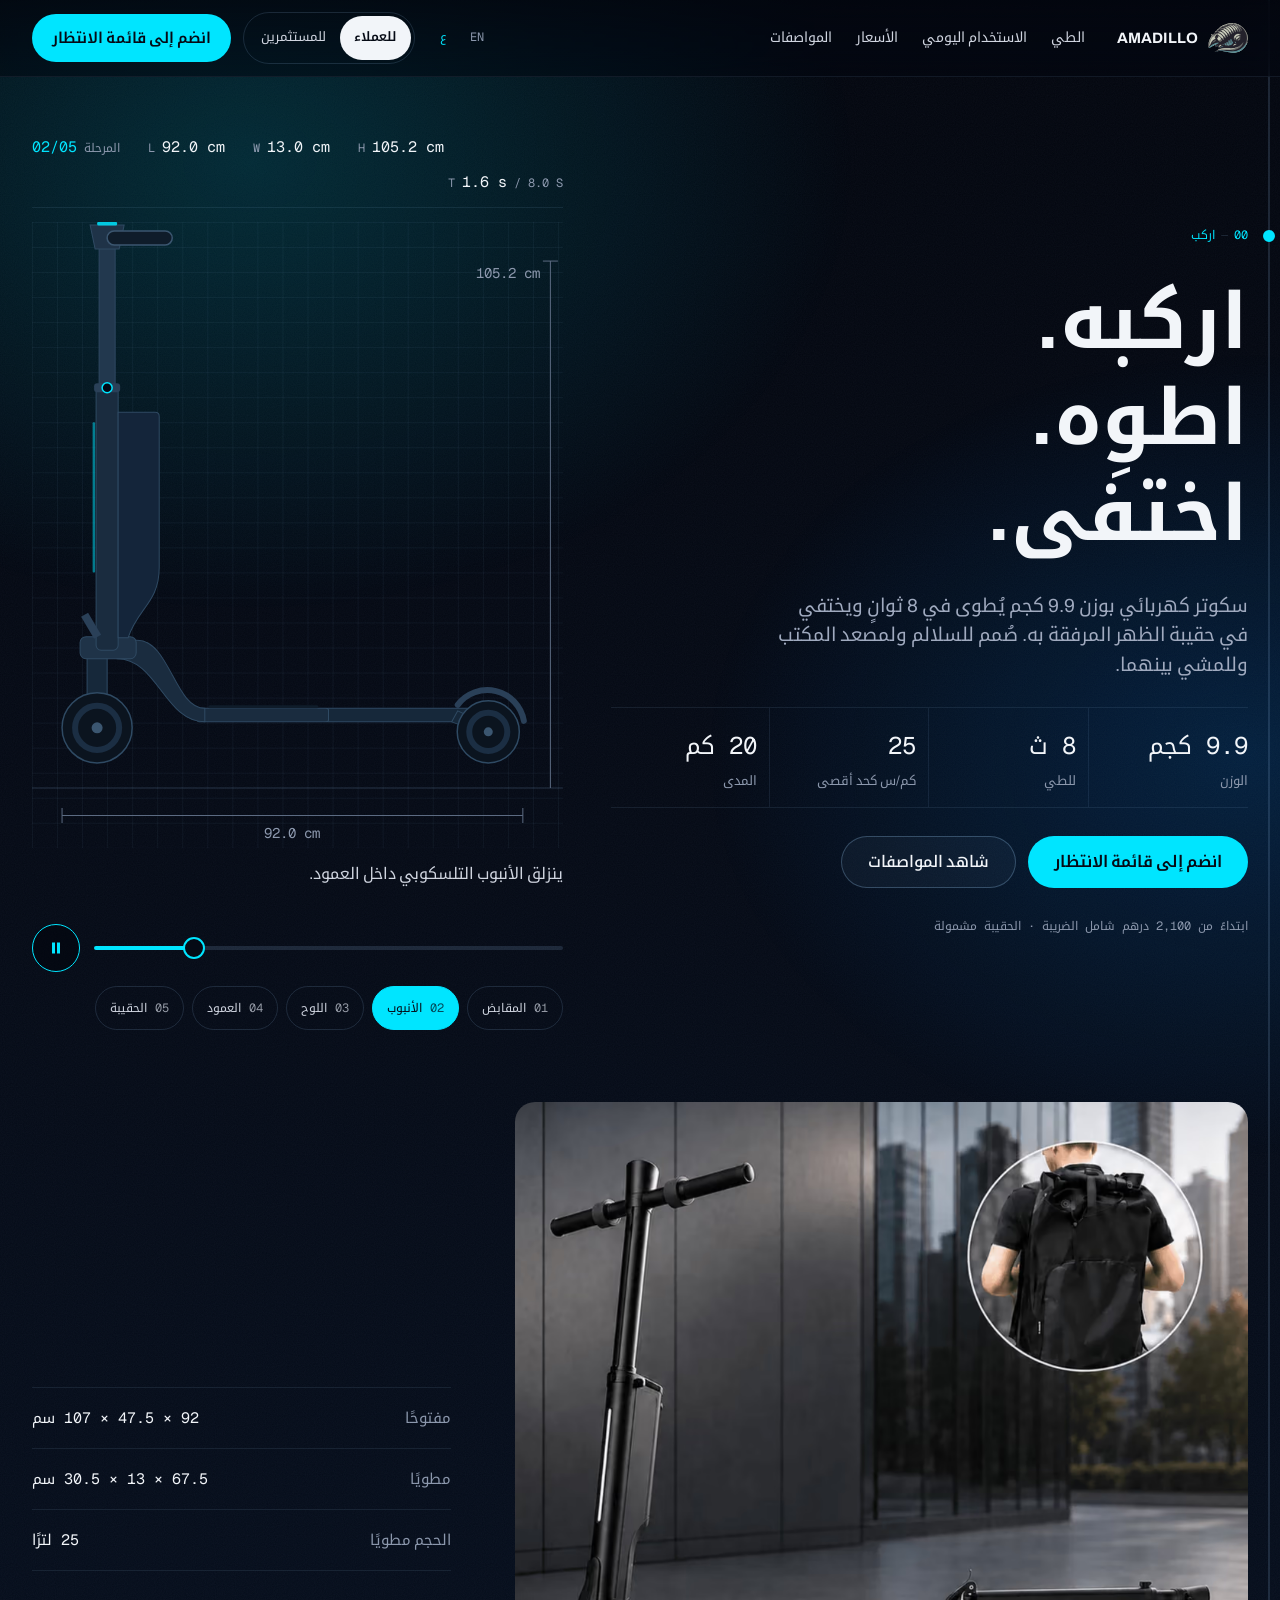
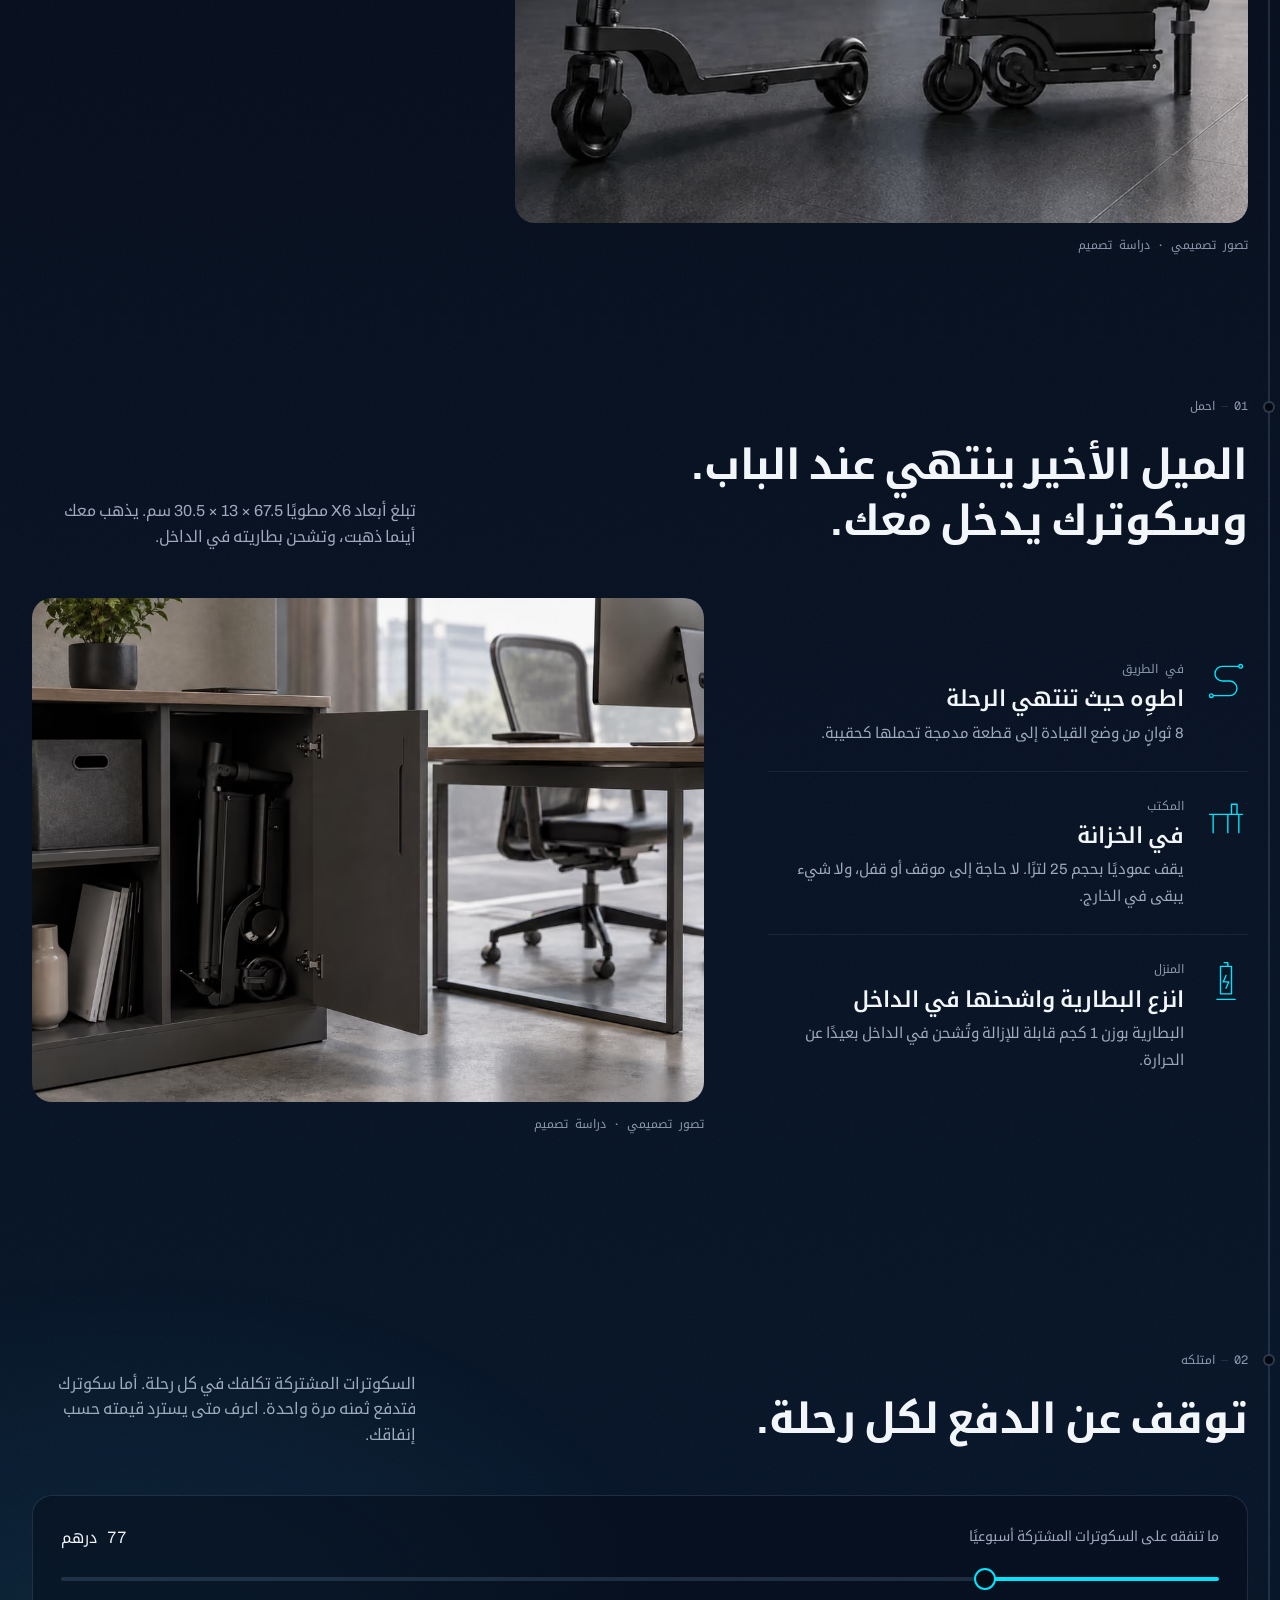
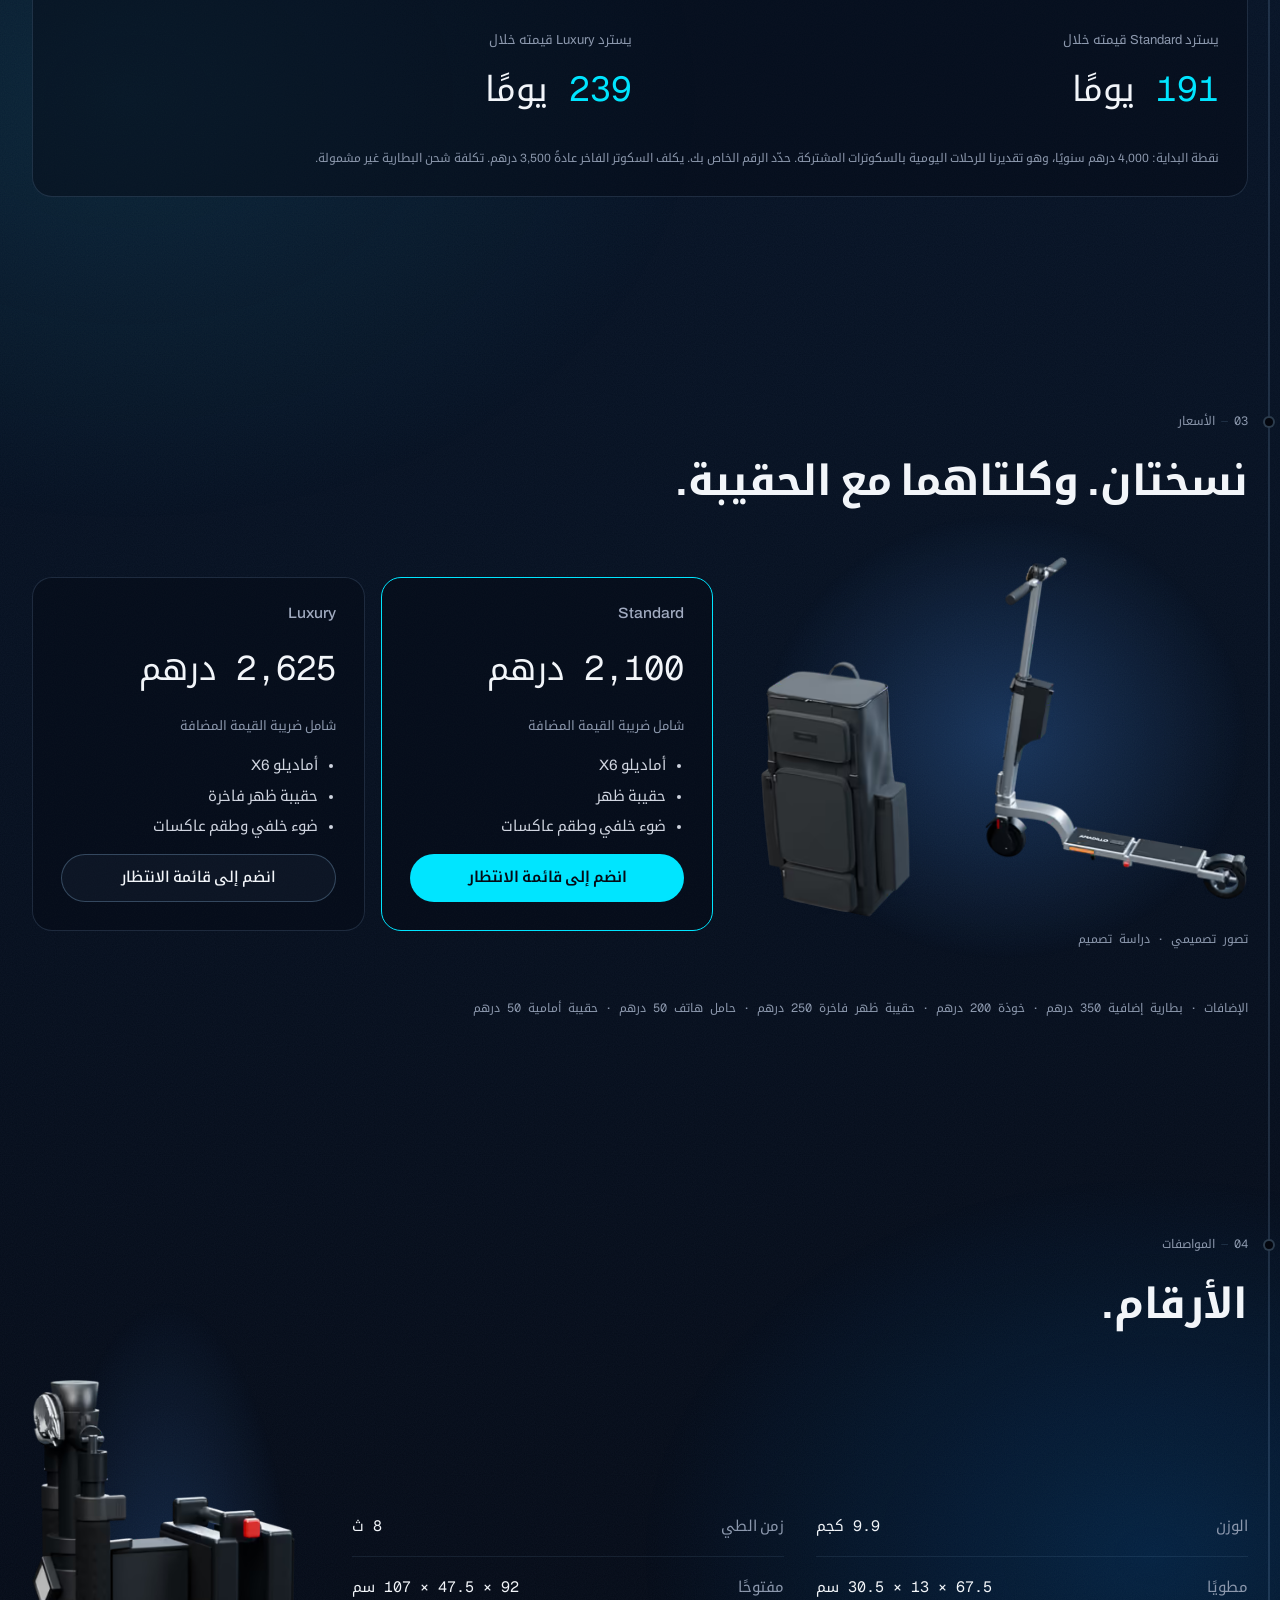
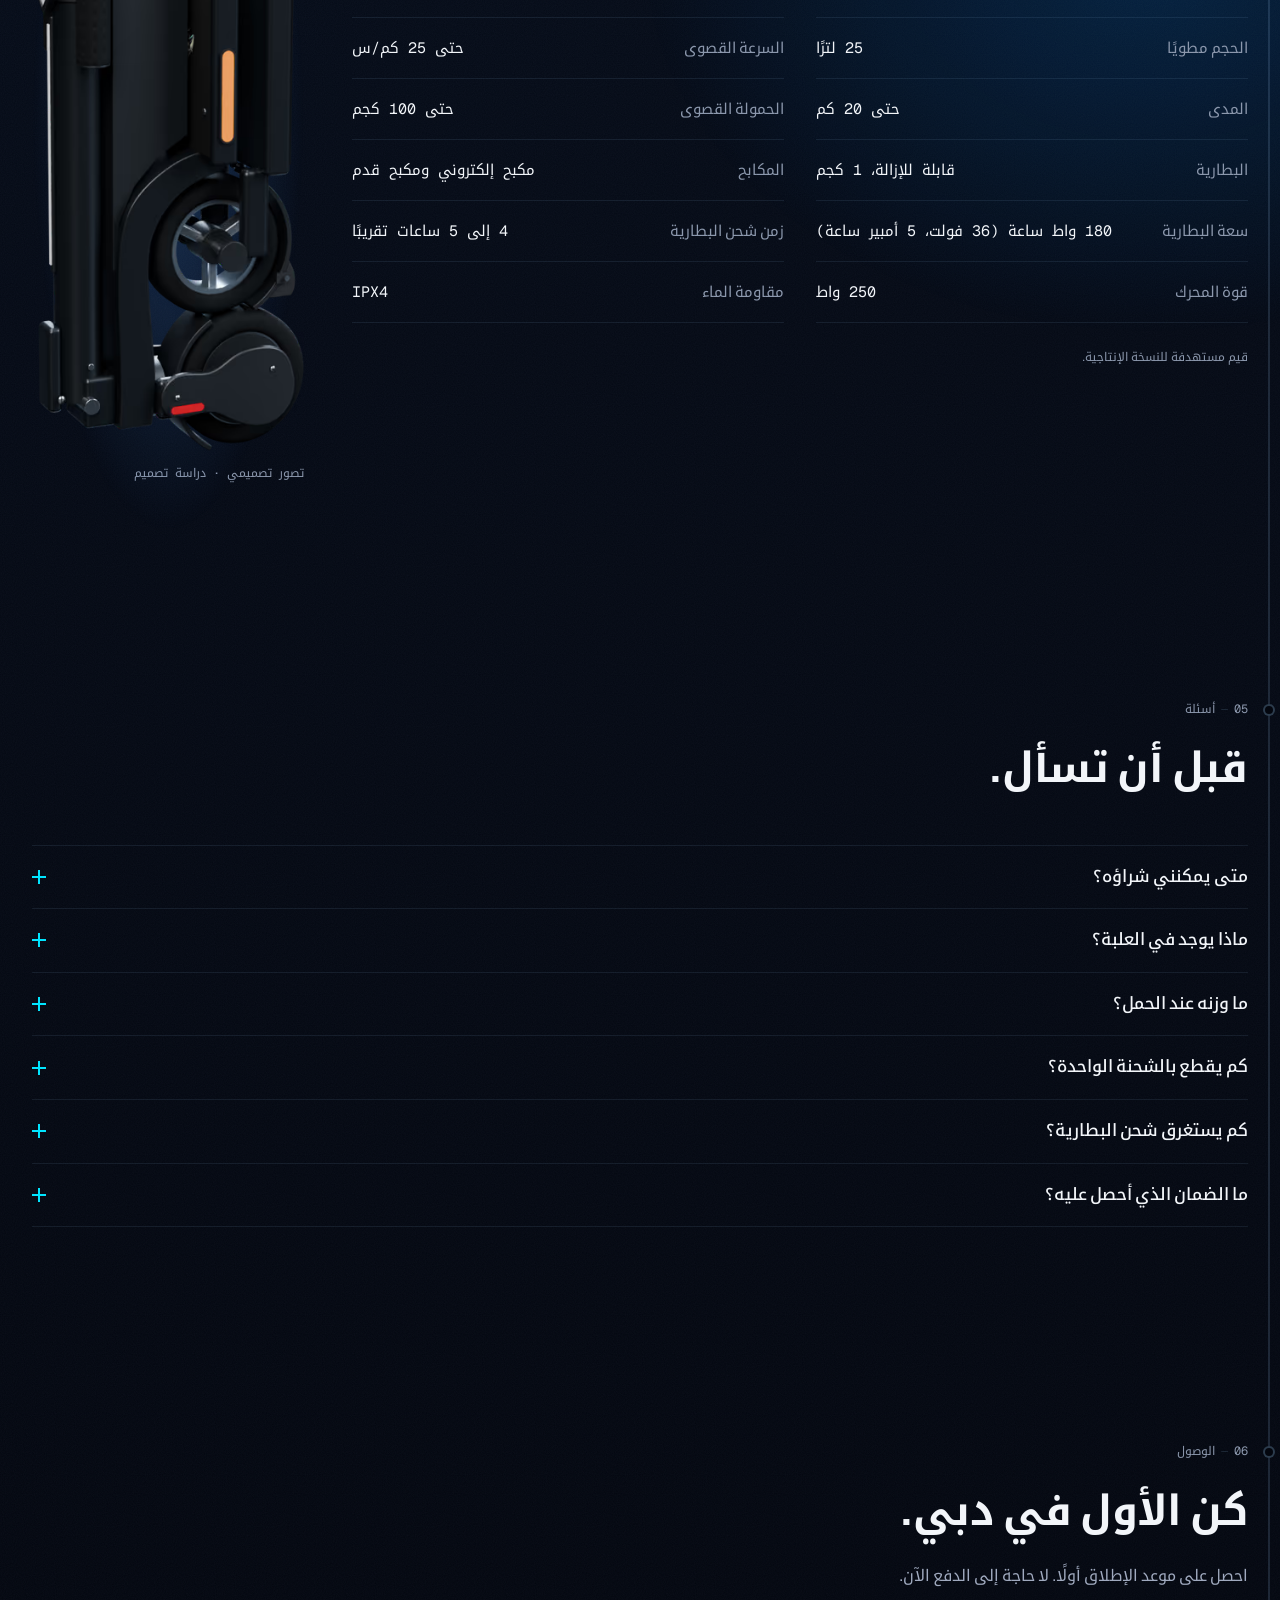
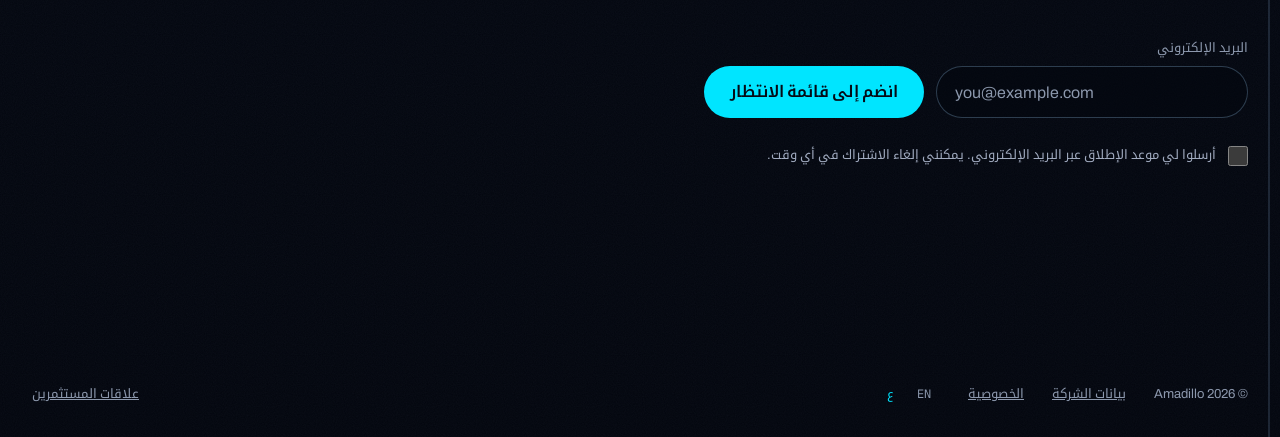
==== commit 1d971236: "Add the charge time Co-Authored-By: Claude Opus 5.5 <noreply@anthropic.com>" ====
--- a/ar/index.html
+++ b/ar/index.html
@@ -1,2 +1,2 @@
 <!DOCTYPE html><html lang="ar" dir="rtl"><head><meta charset="utf-8"><meta name="viewport" content="width=device-width, initial-scale=1"><meta name="color-scheme" content="dark"><meta name="theme-color" content="#050a15"><title>أماديلو — السكوتر الكهربائي الذي يختفي في حقيبة ظهرك</title><meta name="description" content="سكوتر كهربائي قابل للطي بوزن 9.9 كجم لدولة الإمارات. يُطوى في ثوانٍ ويُحمل في حقيبة الظهر المرفقة به."><meta name="robots" content="noindex, nofollow"><!-- Subset fonts (scripts/subset-fonts.mjs), preloaded so the hero text does not wait for the stylesheet. --><link rel="preload" href="/fonts/noto-kufi-arabic-wght.woff2" as="font" type="font/woff2" crossorigin><link rel="preload" href="/fonts/geist-mono-wght.woff2" as="font" type="font/woff2" crossorigin><link rel="icon" type="image/svg+xml" href="/brand/logo-mark.svg"><link rel="alternate icon" type="image/png" href="/brand/favicon-64.png"><link rel="canonical" href="https://amadillo.ae/ar/"><link rel="alternate" hreflang="en" href="https://amadillo.ae/"><link rel="alternate" hreflang="ar" href="https://amadillo.ae/ar/"><link rel="stylesheet" href="/_astro/Base.DRsIj8wl.css"><link rel="stylesheet" href="/_astro/Field.BK8YcaRG.css"><style>.card[data-astro-cid-5iuvr4wi]{flex-direction:column;gap:1rem;padding:1.75rem;display:flex}.card[data-astro-cid-5iuvr4wi].featured{border-color:var(--c-accent)}.name[data-astro-cid-5iuvr4wi]{letter-spacing:0;color:var(--c-text-soft);font-size:.9375rem;font-weight:500}.price[data-astro-cid-5iuvr4wi]{color:var(--c-text-strong);letter-spacing:-.02em;font-size:2.125rem}.note[data-astro-cid-5iuvr4wi]{font-size:var(--fs-small);color:var(--c-text-muted)}ul[data-astro-cid-5iuvr4wi]{flex-direction:column;gap:.5rem;margin:0;padding-inline-start:1.125rem;font-size:.9375rem;line-height:1.5;display:flex}.card[data-astro-cid-5iuvr4wi] .cta{margin-top:auto}
-</style><link rel="stylesheet" href="/_astro/ProductImage.gO01XHYZ.css"><link rel="stylesheet" href="/_astro/Customers.DLJr7918.css"><script type="module" src="/_astro/page.BsuiZEAU.js"></script></head><body><div class="atmosphere" aria-hidden="true" data-astro-cid-astvurxn><span class="field f1" data-astro-cid-astvurxn></span><span class="field f2" data-astro-cid-astvurxn></span><span class="field f3" data-astro-cid-astvurxn></span><span class="field f4" data-astro-cid-astvurxn></span><span class="field f5" data-astro-cid-astvurxn></span></div><a class="skip" href="#main" data-astro-cid-nen7h5rs>الانتقال إلى المحتوى</a><header class="header" data-astro-cid-nen7h5rs><div class="container bar" data-astro-cid-nen7h5rs><a class="brand" href="/ar/" aria-label="الصفحة الرئيسية لأماديلو" data-astro-cid-nen7h5rs><img src="/brand/logo-mark.svg" alt="" width="40" height="30" decoding="async" data-astro-cid-nen7h5rs><span dir="ltr" data-astro-cid-nen7h5rs>AMADILLO</span></a><nav aria-label="الأقسام" class="links" data-astro-cid-nen7h5rs><a href="#fold" data-astro-cid-nen7h5rs>الطي</a><a href="#everyday" data-astro-cid-nen7h5rs>الاستخدام اليومي</a><a href="#pricing" data-astro-cid-nen7h5rs>الأسعار</a><a href="#specs" data-astro-cid-nen7h5rs>المواصفات</a></nav><div class="actions" data-astro-cid-nen7h5rs><span class="lang-wide" data-astro-cid-nen7h5rs><nav class="langs mono" aria-label="اللغة" data-astro-cid-lemdd452><a class="lang" href="/" hreflang="en" lang="en" title="English" aria-label="English" data-astro-cid-lemdd452>EN</a><span class="lang on" aria-current="true" title="العربية" data-astro-cid-lemdd452>ع</span></nav></span><nav class="switch" aria-label="الفئة" data-astro-cid-ph7txtrj><span class="opt on" aria-current="page" data-astro-cid-ph7txtrj>للعملاء</span><a class="opt" href="/ar/investors" data-astro-cid-ph7txtrj>للمستثمرين</a></nav><a href="#waitlist" class="btn btn-primary btn-md cta" data-astro-cid-nen7h5rs="true">انضم إلى قائمة الانتظار</a><details class="menu" data-astro-cid-nen7h5rs><summary aria-label="القائمة" data-astro-cid-nen7h5rs><span class="open" data-astro-cid-nen7h5rs><svg width="18" height="18" viewBox="0 0 16 16" fill="none" stroke="currentColor" stroke-width="1.5" stroke-linecap="round" stroke-linejoin="round" aria-hidden="true"><path d="M2 4.5h12M2 8h12M2 11.5h12"/></svg></span><span class="shut" data-astro-cid-nen7h5rs><svg width="18" height="18" viewBox="0 0 16 16" fill="none" stroke="currentColor" stroke-width="1.5" stroke-linecap="round" stroke-linejoin="round" aria-hidden="true"><path d="m3.5 3.5 9 9m0-9-9 9"/></svg></span></summary><nav aria-label="قائمة الأقسام" class="sheet" data-astro-cid-nen7h5rs><a href="#fold" data-astro-cid-nen7h5rs>الطي</a><a href="#everyday" data-astro-cid-nen7h5rs>الاستخدام اليومي</a><a href="#pricing" data-astro-cid-nen7h5rs>الأسعار</a><a href="#specs" data-astro-cid-nen7h5rs>المواصفات</a><a href="#waitlist" class="btn btn-primary btn-md" data-astro-cid-nen7h5rs="true">انضم إلى قائمة الانتظار</a><div class="lang-sheet" data-astro-cid-nen7h5rs><nav class="langs mono" aria-label="اللغة" data-astro-cid-lemdd452><a class="lang" href="/" hreflang="en" lang="en" title="English" aria-label="English" data-astro-cid-lemdd452>EN</a><span class="lang on" aria-current="true" title="العربية" data-astro-cid-lemdd452>ع</span></nav></div></nav></details></div></div></header><script type="module">document.querySelectorAll(`.menu .sheet a`).forEach(e=>{e.addEventListener(`click`,()=>e.closest(`details`)?.removeAttribute(`open`))});</script><main id="main"><div class="route" aria-hidden="true" data-astro-cid-cz245ulg><span class="fill" data-astro-cid-cz245ulg></span></div><section class="container hero" id="top" data-astro-cid-br2oot2i><div class="copy" data-astro-cid-br2oot2i><span class="stop start" data-astro-cid-aq7dzzhk><span class="dot" aria-hidden="true" data-astro-cid-aq7dzzhk></span><span class="mono text" data-astro-cid-aq7dzzhk>00<span class="sep" aria-hidden="true" data-astro-cid-aq7dzzhk>—</span>اركب</span></span><script type="module">var e=()=>{let e=document.documentElement.dir===`rtl`,t=document.documentElement.clientWidth;document.querySelectorAll(`.stop`).forEach(n=>{let r=n.getBoundingClientRect();n.style.setProperty(`--stop-left`,`${e?t-r.right:r.left}px`)})};e(),addEventListener(`resize`,e,{passive:!0});</script><h1 data-astro-cid-br2oot2i><span class="line l1" data-astro-cid-br2oot2i>اركبه.</span><span class="line l2" data-astro-cid-br2oot2i>اطوِه.</span><span class="line l3 ghost" data-astro-cid-br2oot2i>اختفى.</span></h1><p class="lead" data-astro-cid-br2oot2i>سكوتر كهربائي بوزن 9.9 كجم يُطوى في 8 ثوانٍ ويختفي في حقيبة الظهر المرفقة به. صُمم للسلالم ولمصعد المكتب وللمشي بينهما.</p><dl class="stats s-md" style="--cols: 4" data-astro-cid-bchll4or><div class="stat" data-astro-cid-bchll4or><dt class="label" data-astro-cid-bchll4or>الوزن</dt><dd class="mono value" data-astro-cid-bchll4or>9.9 كجم</dd></div><div class="stat" data-astro-cid-bchll4or><dt class="label" data-astro-cid-bchll4or>للطي</dt><dd class="mono value" data-astro-cid-bchll4or>8 ث</dd></div><div class="stat" data-astro-cid-bchll4or><dt class="label" data-astro-cid-bchll4or>كم/س كحد أقصى</dt><dd class="mono value" data-astro-cid-bchll4or>25</dd></div><div class="stat" data-astro-cid-bchll4or><dt class="label" data-astro-cid-bchll4or>المدى</dt><dd class="mono value" data-astro-cid-bchll4or>20 كم</dd></div></dl><div class="ctas" data-astro-cid-br2oot2i><a href="#waitlist" class="btn btn-primary" data-astro-cid-br2oot2i="true">انضم إلى قائمة الانتظار</a><a href="#specs" class="btn btn-ghost" data-astro-cid-br2oot2i="true">شاهد المواصفات</a></div><span class="note mono" data-astro-cid-br2oot2i>ابتداءً من 2,100 درهم شامل الضريبة · الحقيبة مشمولة</span></div><div class="stage" id="fold" data-astro-cid-br2oot2i><div class="ghostfold" data-ghostfold data-seconds="8" data-captions="[&quot;وضع القيادة. 92 × 47.5 × 107 سم، 9.9 كجم.&quot;,&quot;تنطوي المقابض إلى الأسفل. يقل العرض من 47.5 إلى 13 سم.&quot;,&quot;ينزلق الأنبوب التلسكوبي داخل العمود.&quot;,&quot;ينطوي الجزء الخلفي من اللوح إلى الأمام عند مفصله الأوسط.&quot;,&quot;ينطوي العمود مع البطارية بشكل مسطح: 67.5 × 13 × 30.5 سم.&quot;,&quot;عموديًا داخل حقيبة الظهر: 25 لترًا. اختفى.&quot;]" data-play-label="تشغيل حركة الطي" data-pause-label="إيقاف حركة الطي" data-astro-cid-t42quo57><div class="readout mono" aria-hidden="true" dir="ltr" data-astro-cid-t42quo57><span data-astro-cid-t42quo57>المرحلة <b class="accent" data-out="phase" data-astro-cid-t42quo57>00/05</b></span><span data-astro-cid-t42quo57>L <b data-out="length" data-astro-cid-t42quo57>92.0 cm</b></span><span class="wide" data-astro-cid-t42quo57>W <b data-out="width" data-astro-cid-t42quo57>47.5 cm</b></span><span data-astro-cid-t42quo57>H <b data-out="height" data-astro-cid-t42quo57>107.0 cm</b></span><span class="time" data-astro-cid-t42quo57>t <b data-out="time" data-astro-cid-t42quo57>0.0 s</b><span class="wide" data-astro-cid-t42quo57> / 8.0 s</span></span></div><svg class="drawing" viewBox="-60 20 1060 1250" role="img" aria-label="منظر جانبي لسكوتر أماديلو X6 وهو يُطوى من وضع القيادة (92 × 107 سم) إلى داخل حقيبته (67.5 × 30.5 سم)." data-astro-cid-t42quo57><line x1="-60" y1="1150" x2="1000" y2="1150" class="ground" data-astro-cid-t42quo57></line><g data-part="lift" data-astro-cid-t42quo57><g data-part="pack" data-astro-cid-t42quo57><g data-part="rear" data-astro-cid-t42quo57><rect x="525" y="1041" width="290" height="27" rx="6" class="p2" data-astro-cid-t42quo57></rect><path d="M790 1046 L862 1080 L848 1094 L778 1068 Z" class="p2" data-astro-cid-t42quo57></path><path d="M790 1034 A 74 74 0 0 1 922 1066" class="fender" data-astro-cid-t42quo57></path><circle cx="851" cy="1088" r="62" class="tyre" data-astro-cid-t42quo57></circle><circle cx="851" cy="1088" r="38" class="rim" data-astro-cid-t42quo57></circle><circle cx="851" cy="1088" r="9" class="hub" data-astro-cid-t42quo57></circle><circle cx="525" cy="1076" r="13" class="joint" data-joint="hinge" data-astro-cid-t42quo57></circle></g><rect x="270" y="1041" width="262" height="27" rx="4" class="p1" data-astro-cid-t42quo57></rect><rect x="292" y="1035" width="220" height="6" rx="3" class="tape" data-astro-cid-t42quo57></rect><path d="M110 905 L150 905 C215 905 225 1041 285 1041 L285 1068 C205 1068 190 942 110 942 Z" class="p1" data-astro-cid-t42quo57></path><rect x="50" y="930" width="40" height="150" rx="10" class="p2" data-astro-cid-t42quo57></rect><circle cx="70" cy="1080" r="70" class="tyre" data-astro-cid-t42quo57></circle><circle cx="70" cy="1080" r="44" class="rim" data-astro-cid-t42quo57></circle><circle cx="70" cy="1080" r="11" class="hub" data-astro-cid-t42quo57></circle><rect x="36" y="898" width="112" height="44" rx="12" class="p3" data-astro-cid-t42quo57></rect><g data-part="stem" data-astro-cid-t42quo57><g data-part="tele" data-astro-cid-t42quo57><rect x="74" y="80" width="32" height="340" rx="8" class="p4" data-astro-cid-t42quo57></rect><path d="M56 58 L124 58 L114 106 L66 106 Z" class="p3" data-astro-cid-t42quo57></path><rect x="70" y="52" width="40" height="7" rx="3" class="display" data-astro-cid-t42quo57></rect><circle cx="90" cy="84" r="18" class="grip" data-part="bar" data-astro-cid-t42quo57></circle><rect x="90" y="70" width="0" height="28" rx="14" class="grip" data-part="grips" data-astro-cid-t42quo57></rect><circle cx="90" cy="84" r="9" class="joint" data-joint="grip" data-astro-cid-t42quo57></circle></g><rect x="68" y="400" width="44" height="525" rx="10" class="p1" data-astro-cid-t42quo57></rect><rect x="61" y="470" width="5" height="300" rx="2" class="light" data-astro-cid-t42quo57></rect><path d="M112 450 L186 450 Q194 450 194 458 L194 760 C194 830 150 842 132 900 L112 900 Z" class="battery" data-astro-cid-t42quo57></path><rect x="64" y="392" width="52" height="18" rx="6" class="clamp" data-astro-cid-t42quo57></rect><path d="M64 902 L38 858 L52 850 L78 894 Z" class="clamp" data-astro-cid-t42quo57></path><circle cx="90" cy="401" r="10" class="joint" data-joint="tele" data-astro-cid-t42quo57></circle><circle cx="90" cy="920" r="13" class="joint" data-joint="stem" data-astro-cid-t42quo57></circle></g></g></g><g data-part="bag" opacity="0" data-astro-cid-t42quo57><path d="M270 640 Q270 560 350 560 L570 560 Q650 560 650 640 L650 1120 Q650 1150 620 1150 L300 1150 Q270 1150 270 1120 Z" class="bag" data-astro-cid-t42quo57></path><path d="M300 660 L300 1100 M620 660 L620 1100" class="seam" data-astro-cid-t42quo57></path><line x1="300" y1="600" x2="620" y2="600" class="strap" data-astro-cid-t42quo57></line><rect x="436" y="690" width="48" height="8" rx="4" class="display" data-astro-cid-t42quo57></rect></g><g data-part="dims" class="dims" data-astro-cid-t42quo57><line x1="0" y1="1205" x2="920" y2="1205" data-dim="l-line" data-astro-cid-t42quo57></line><line x1="0" y1="1190" x2="0" y2="1220" data-astro-cid-t42quo57></line><line x1="920" y1="1190" x2="920" y2="1220" data-dim="l-tick" data-astro-cid-t42quo57></line><text x="460" y="1250" text-anchor="middle" data-dim="l-text" data-astro-cid-t42quo57>92.0 cm</text><line x1="975" y1="1150" x2="975" y2="80" data-dim="h-line" data-astro-cid-t42quo57></line><line x1="960" y1="80" x2="990" y2="80" data-dim="h-tick" data-astro-cid-t42quo57></line><text x="955" y="114" text-anchor="end" data-dim="h-text" data-astro-cid-t42quo57>107.0 cm</text></g><text x="460" y="1250" text-anchor="middle" class="packed" data-part="packed" opacity="0" data-astro-cid-t42quo57>25 لترًا · 9.9 كجم · على ظهرك</text></svg><p class="caption" aria-live="polite" data-out="caption" data-astro-cid-t42quo57>وضع القيادة. 92 × 47.5 × 107 سم، 9.9 كجم.</p><!-- Left to right in every language: the slider follows the drawing, which reads left to right. --><div class="controls" dir="ltr" data-astro-cid-t42quo57><button type="button" class="play" data-play aria-label="تشغيل حركة الطي" data-astro-cid-t42quo57><span class="i-play" data-astro-cid-t42quo57><svg width="16" height="16" viewBox="0 0 16 16" fill="none" stroke="currentColor" stroke-width="1.5" stroke-linecap="round" stroke-linejoin="round" aria-hidden="true"><path d="M4.5 2.5 13.5 8l-9 5.5z" fill="currentColor" stroke="none"/></svg></span><span class="i-pause" data-astro-cid-t42quo57><svg width="16" height="16" viewBox="0 0 16 16" fill="none" stroke="currentColor" stroke-width="1.5" stroke-linecap="round" stroke-linejoin="round" aria-hidden="true"><path d="M4 2.5h3v11H4zM9 2.5h3v11H9z" fill="currentColor" stroke="none"/></svg></span></button><label for="ghostfold-range" class="visually-hidden" data-astro-cid-t42quo57>تقدم الطي</label><input id="ghostfold-range" class="range" type="range" min="0" max="1000" step="1" value="0" style="--fill: 0%" data-range data-astro-cid-t42quo57></div><div class="chips" role="group" aria-label="الانتقال إلى مرحلة من الطي" data-astro-cid-t42quo57><button type="button" class="chip" aria-pressed="false" data-chip="0.15" data-astro-cid-t42quo57="true" data-astro-cid-ags4ogmk><span class="idx" data-astro-cid-ags4ogmk>01</span>المقابض</button><button type="button" class="chip" aria-pressed="false" data-chip="0.35" data-astro-cid-t42quo57="true" data-astro-cid-ags4ogmk><span class="idx" data-astro-cid-ags4ogmk>02</span>الأنبوب</button><button type="button" class="chip" aria-pressed="false" data-chip="0.6" data-astro-cid-t42quo57="true" data-astro-cid-ags4ogmk><span class="idx" data-astro-cid-ags4ogmk>03</span>اللوح</button><button type="button" class="chip" aria-pressed="false" data-chip="0.85" data-astro-cid-t42quo57="true" data-astro-cid-ags4ogmk><span class="idx" data-astro-cid-ags4ogmk>04</span>العمود</button><button type="button" class="chip" aria-pressed="false" data-chip="1" data-astro-cid-t42quo57="true" data-astro-cid-ags4ogmk><span class="idx" data-astro-cid-ags4ogmk>05</span>الحقيبة</button></div></div><script type="module">var e=[{key:`grips`,end:.15},{key:`telescope`,end:.35},{key:`deck`,end:.6},{key:`stem`,end:.85},{key:`backpack`,end:1}],t={l:920,w:475,h:1070},n={l:675,w:130,h:305},r=e=>e<.5?4*e*e*e:1-(-2*e+2)**3/2,i=e=>Math.min(1,Math.max(0,e));function a(a){let o=i(a),s=(e,t)=>r(i((o-e)/(t-e))),c=s(0,.15),l=s(.15,.35),u=s(.35,.6),d=s(.6,.85),f=s(.85,1),p=Math.min(1,o/.08)*(1-f),m=o<=0?0:e.findIndex(e=>o<=e.end)+1,h=(e,t)=>o>e-.02&&o<t+.02&&f<1;return{phase:m,lift:`translate(0 ${(-50*p).toFixed(1)})`,pack:`translate(${(122*f).toFixed(1)} ${(-203*f).toFixed(1)}) rotate(${(-90*f).toFixed(2)} 338 1015)`,rear:`rotate(${(-180*u).toFixed(2)} 525 1076)`,stem:`rotate(${(90*d).toFixed(2)} 90 920)`,tele:`translate(0 ${(280*l).toFixed(1)})`,gripWidth:130*c,barOpacity:1-c,bag:`translate(0 ${(260*(1-f)).toFixed(1)})`,bagOpacity:f,dimOpacity:1-f,joints:{grip:h(0,.15),tele:h(.15,.35),hinge:h(.35,.6),stem:h(.6,.85)},length:Math.round(t.l-(t.l-n.l)*(.55*u+.45*d)),width:Math.round(t.w-(t.w-n.w)*c),height:Math.round(t.h-280*l-(t.h-280-n.h)*d)}}var o=e=>`${(e/10).toFixed(1)} cm`,s=document.querySelector(`[data-ghostfold]`);s&&c(s);function c(e){let t=t=>e.querySelector(t),n=Object.fromEntries([`lift`,`pack`,`rear`,`stem`,`tele`,`bar`,`grips`,`bag`,`dims`,`packed`].map(e=>[e,t(`[data-part="${e}"]`)])),r=Object.fromEntries([`grip`,`tele`,`hinge`,`stem`].map(e=>[e,t(`[data-joint="${e}"]`)])),i=e=>t(`[data-dim="${e}"]`),s=e=>t(`[data-out="${e}"]`),c=t(`[data-range]`),l=t(`[data-play]`),u=[...e.querySelectorAll(`[data-chip]`)],d=JSON.parse(e.dataset.captions??`[]`),f=Number(e.dataset.seconds??8),p=matchMedia(`(prefers-reduced-motion: reduce)`).matches,m=0,h=-1,g=(e,t)=>{e.textContent!==t&&(e.textContent=t)},_=e=>{if(e===m&&h!==-1)return;m=e;let t=a(e);n.lift.setAttribute(`transform`,t.lift),n.pack.setAttribute(`transform`,t.pack),n.rear.setAttribute(`transform`,t.rear),n.stem.setAttribute(`transform`,t.stem),n.tele.setAttribute(`transform`,t.tele),n.grips.setAttribute(`width`,t.gripWidth.toFixed(1)),n.bar.setAttribute(`opacity`,t.barOpacity.toFixed(2)),n.bag.setAttribute(`transform`,t.bag),n.bag.setAttribute(`opacity`,t.bagOpacity.toFixed(2)),n.dims.setAttribute(`opacity`,t.dimOpacity.toFixed(2)),n.packed.setAttribute(`opacity`,t.bagOpacity.toFixed(2));for(let[e,n]of Object.entries(t.joints))r[e].classList.toggle(`on`,n);i(`l-line`).setAttribute(`x2`,String(t.length)),i(`l-tick`).setAttribute(`x1`,String(t.length)),i(`l-tick`).setAttribute(`x2`,String(t.length)),i(`l-text`).setAttribute(`x`,String(t.length/2)),g(i(`l-text`),o(t.length));let l=1150-t.height;i(`h-line`).setAttribute(`y2`,String(l)),i(`h-tick`).setAttribute(`y1`,String(l)),i(`h-tick`).setAttribute(`y2`,String(l)),i(`h-text`).setAttribute(`y`,String(l+34)),g(i(`h-text`),o(t.height)),g(s(`length`),o(t.length)),g(s(`width`),o(t.width)),g(s(`height`),o(t.height)),g(s(`time`),`${(e*f).toFixed(1)} s`),g(s(`phase`),`0${t.phase}/05`),c.value=String(Math.round(e*1e3)),c.style.setProperty(`--fill`,`${(e*100).toFixed(1)}%`),t.phase!==h&&(h=t.phase,s(`caption`).textContent=d[t.phase]??``,u.forEach((e,n)=>e.setAttribute(`aria-pressed`,String(n+1===t.phase))))},v=0,y=!1,b=t=>{y=t,e.classList.toggle(`is-playing`,t),l.setAttribute(`aria-label`,(t?e.dataset.pauseLabel:e.dataset.playLabel)??``),t||cancelAnimationFrame(v)},x=()=>{m>=1&&_(0),b(!0);let e=performance.now(),t=n=>{let r=Math.min(1,m+(n-e)/(f*1e3*.75));e=n,_(r),r>=1?(b(!1),C()):v=requestAnimationFrame(t)};v=requestAnimationFrame(t)},S,C=()=>S?.disconnect();p||(S=new IntersectionObserver(([e])=>{e.isIntersecting&&!y?x():!e.isIntersecting&&y&&b(!1)},{threshold:.5}),S.observe(t(`.drawing`)));let w=()=>{C(),b(!1)};l.addEventListener(`click`,()=>{let e=y;w(),e||x()}),c.addEventListener(`input`,()=>{w(),_(Number(c.value)/1e3)}),u.forEach(e=>e.addEventListener(`click`,()=>{w(),_(Number(e.dataset.chip))})),_(m)}</script></div></section><div class="container showcase" data-astro-cid-br2oot2i><figure class="product-image photo" data-astro-cid-seiejway><div class="frame" data-astro-cid-seiejway><picture data-astro-cid-seiejway><source type="image/avif" srcset="/img/city-640.avif 640w, /img/city-960.avif 960w, /img/city-1149.avif 1149w" sizes="(min-width: 960px) 46rem, 100vw" data-astro-cid-seiejway><img src="/img/city-640.webp" srcset="/img/city-640.webp 640w, /img/city-960.webp 960w, /img/city-1149.webp 1149w" sizes="(min-width: 960px) 46rem, 100vw" width="1149" height="1130" alt="سكوتر أماديلو X6 في ساحة بالمدينة: مفتوحًا ومطويًا وفي الحقيبة على ظهر الراكب." loading="lazy" decoding="async" data-astro-cid-seiejway></picture></div><figcaption class="mono" data-astro-cid-seiejway>تصور تصميمي · دراسة تصميم</figcaption></figure><dl class="specs c-1" data-astro-cid-uzz5av54><div class="row" data-astro-cid-uzz5av54><dt data-astro-cid-uzz5av54>مفتوحًا</dt><dd class="mono" data-astro-cid-uzz5av54>92 × 47.5 × 107 سم</dd></div><div class="row" data-astro-cid-uzz5av54><dt data-astro-cid-uzz5av54>مطويًا</dt><dd class="mono" data-astro-cid-uzz5av54>67.5 × 13 × 30.5 سم</dd></div><div class="row" data-astro-cid-uzz5av54><dt data-astro-cid-uzz5av54>الحجم مطويًا</dt><dd class="mono" data-astro-cid-uzz5av54>25 لترًا</dd></div></dl></div><section id="everyday" class="section" data-astro-cid-5lyysmr3><div class="container inner" data-astro-cid-5lyysmr3><div class="head split" data-astro-cid-5lyysmr3><div class="titles" data-astro-cid-5lyysmr3><span class="stop" data-astro-cid-aq7dzzhk><span class="dot" aria-hidden="true" data-astro-cid-aq7dzzhk></span><span class="mono text" data-astro-cid-aq7dzzhk>01<span class="sep" aria-hidden="true" data-astro-cid-aq7dzzhk>—</span>احمل</span></span><h2 data-astro-cid-5lyysmr3>الميل الأخير ينتهي عند الباب. وسكوترك يدخل معك.</h2></div><p class="lead" data-astro-cid-5lyysmr3>تبلغ أبعاد X6 مطويًا ‏67.5 × 13 × 30.5 سم. يذهب معك أينما ذهبت، وتشحن بطاريته في الداخل.</p></div><div class="everyday" data-astro-cid-br2oot2i><ol class="moments" data-astro-cid-br2oot2i><li data-astro-cid-br2oot2i><svg viewBox="0 0 48 48" aria-hidden="true" class="pict" data-astro-cid-br2oot2i><path d="M10 40h18a8 8 0 0 0 0-16H20a8 8 0 0 1 0-16h18M6 40a2 2 0 1 0 4 0a2 2 0 1 0-4 0M38 8a2 2 0 1 0 4 0a2 2 0 1 0-4 0" data-astro-cid-br2oot2i></path></svg><div class="moment" data-astro-cid-br2oot2i><span class="mono idx" data-astro-cid-br2oot2i>في الطريق</span><h3 data-astro-cid-br2oot2i>اطوِه حيث تنتهي الرحلة</h3><p data-astro-cid-br2oot2i>8 ثوانٍ من وضع القيادة إلى قطعة مدمجة تحملها كحقيبة.</p></div></li><li data-astro-cid-br2oot2i><svg viewBox="0 0 48 48" aria-hidden="true" class="pict" data-astro-cid-br2oot2i><path d="M6 20h36M10 20v20M38 20v20M26 20v20M30 9h6v11h-6z" data-astro-cid-br2oot2i></path></svg><div class="moment" data-astro-cid-br2oot2i><span class="mono idx" data-astro-cid-br2oot2i>المكتب</span><h3 data-astro-cid-br2oot2i>في الخزانة</h3><p data-astro-cid-br2oot2i>يقف عموديًا بحجم 25 لترًا. لا حاجة إلى موقف أو قفل، ولا شيء يبقى في الخارج.</p></div></li><li data-astro-cid-br2oot2i><svg viewBox="0 0 48 48" aria-hidden="true" class="pict" data-astro-cid-br2oot2i><path d="M18 8h12v30H18zM22 4h4v4M24 18l-3 7h6l-3 7M14 44h20" data-astro-cid-br2oot2i></path></svg><div class="moment" data-astro-cid-br2oot2i><span class="mono idx" data-astro-cid-br2oot2i>المنزل</span><h3 data-astro-cid-br2oot2i>انزع البطارية واشحنها في الداخل</h3><p data-astro-cid-br2oot2i>البطارية بوزن 1 كجم قابلة للإزالة وتُشحن في الداخل بعيدًا عن الحرارة.</p></div></li></ol><figure class="product-image photo" data-astro-cid-seiejway><div class="frame" data-astro-cid-seiejway><picture data-astro-cid-seiejway><source type="image/avif" srcset="/img/cabinet-640.avif 640w, /img/cabinet-1000.avif 1000w, /img/cabinet-1448.avif 1448w" sizes="(min-width: 960px) 44rem, 100vw" data-astro-cid-seiejway><img src="/img/cabinet-640.webp" srcset="/img/cabinet-640.webp 640w, /img/cabinet-1000.webp 1000w, /img/cabinet-1448.webp 1448w" sizes="(min-width: 960px) 44rem, 100vw" width="1448" height="1086" alt="سكوتر أماديلو X6 مطويًا وواقفًا داخل خزانة في مكتب." loading="lazy" decoding="async" data-astro-cid-seiejway></picture></div><figcaption class="mono" data-astro-cid-seiejway>تصور تصميمي · دراسة تصميم</figcaption></figure></div></div></section><section id="own" class="section" data-astro-cid-5lyysmr3><div class="container inner" data-astro-cid-5lyysmr3><div class="head split" data-astro-cid-5lyysmr3><div class="titles" data-astro-cid-5lyysmr3><span class="stop" data-astro-cid-aq7dzzhk><span class="dot" aria-hidden="true" data-astro-cid-aq7dzzhk></span><span class="mono text" data-astro-cid-aq7dzzhk>02<span class="sep" aria-hidden="true" data-astro-cid-aq7dzzhk>—</span>امتلكه</span></span><h2 data-astro-cid-5lyysmr3>توقف عن الدفع لكل رحلة.</h2></div><p class="lead" data-astro-cid-5lyysmr3>السكوترات المشتركة تكلفك في كل رحلة. أما سكوترك فتدفع ثمنه مرة واحدة. اعرف متى يسترد قيمته حسب إنفاقك.</p></div><div class="payback surface" data-payback data-astro-cid-d4ax2vmt><div class="range-field" data-astro-cid-3jnsot4f><div class="top" data-astro-cid-3jnsot4f><label for="rental-week" data-astro-cid-3jnsot4f>ما تنفقه على السكوترات المشتركة أسبوعيًا</label><output for="rental-week" class="mono" data-pattern="{n} درهم" data-locale="ar-AE-u-nu-latn" data-astro-cid-3jnsot4f>77 درهم</output></div><input id="rental-week" class="range" type="range" min="20" max="300" step="5" value="77" style="--fill: 20.357142857142858%" data-astro-cid-3jnsot4f></div><script type="module">var e=e=>{let t=Number(e.min),n=Number(e.max),r=Number(e.value);e.style.setProperty(`--fill`,`${(r-t)/(n-t)*100}%`);let i=e.closest(`.range-field`)?.querySelector(`output`);i&&(i.textContent=(i.dataset.pattern??`{n}`).replace(`{n}`,r.toLocaleString(i.dataset.locale)))};document.querySelectorAll(`.range-field .range`).forEach(t=>{t.addEventListener(`input`,()=>e(t))});</script><dl class="results" data-astro-cid-d4ax2vmt><div data-astro-cid-d4ax2vmt><dt data-astro-cid-d4ax2vmt>يسترد Standard قيمته خلال</dt><dd class="mono" data-astro-cid-d4ax2vmt><span data-days="standard" data-price="2100" data-astro-cid-d4ax2vmt>191</span> يومًا</dd></div><div data-astro-cid-d4ax2vmt><dt data-astro-cid-d4ax2vmt>يسترد Luxury قيمته خلال</dt><dd class="mono" data-astro-cid-d4ax2vmt><span data-days="luxury" data-price="2625" data-astro-cid-d4ax2vmt>239</span> يومًا</dd></div></dl><p class="fine" data-astro-cid-d4ax2vmt>نقطة البداية: 4,000 درهم سنويًا، وهو تقديرنا للرحلات اليومية بالسكوترات المشتركة. حدّد الرقم الخاص بك. يكلف السكوتر الفاخر عادةً 3,500 درهم. تكلفة شحن البطارية غير مشمولة.</p></div><script type="module">var e=document.querySelector(`[data-payback]`),t=e?.querySelector(`#rental-week`);if(e&&t){let n=[...e.querySelectorAll(`[data-days]`)];t.addEventListener(`input`,()=>{let e=Number(t.value)/7;n.forEach(t=>t.textContent=String(Math.ceil(Number(t.dataset.price)/e)))})}</script></div></section><section id="pricing" class="section" data-astro-cid-5lyysmr3><div class="container inner" data-astro-cid-5lyysmr3><div class="head split" data-astro-cid-5lyysmr3><div class="titles" data-astro-cid-5lyysmr3><span class="stop" data-astro-cid-aq7dzzhk><span class="dot" aria-hidden="true" data-astro-cid-aq7dzzhk></span><span class="mono text" data-astro-cid-aq7dzzhk>03<span class="sep" aria-hidden="true" data-astro-cid-aq7dzzhk>—</span>الأسعار</span></span><h2 data-astro-cid-5lyysmr3>نسختان. وكلتاهما مع الحقيبة.</h2></div></div><div class="offer" data-astro-cid-br2oot2i><figure class="product-image lit" data-astro-cid-seiejway><div class="frame" data-astro-cid-seiejway><picture data-astro-cid-seiejway><source type="image/avif" srcset="/img/bag-480.avif 480w, /img/bag-800.avif 800w" sizes="(min-width: 960px) 30rem, 100vw" data-astro-cid-seiejway><img src="/img/bag-480.webp" srcset="/img/bag-480.webp 480w, /img/bag-800.webp 800w" sizes="(min-width: 960px) 30rem, 100vw" width="951" height="703" alt="سكوتر أماديلو X6 بجانب حقيبة الظهر الخاصة به." loading="lazy" decoding="async" data-astro-cid-seiejway></picture></div><figcaption class="mono" data-astro-cid-seiejway>تصور تصميمي · دراسة تصميم</figcaption></figure><div class="prices" data-astro-cid-br2oot2i><article class="card surface featured" data-astro-cid-5iuvr4wi><h3 class="name" data-astro-cid-5iuvr4wi>Standard</h3><p class="mono price" data-astro-cid-5iuvr4wi>2,100 درهم</p><p class="note" data-astro-cid-5iuvr4wi>شامل ضريبة القيمة المضافة</p><ul data-astro-cid-5iuvr4wi><li data-astro-cid-5iuvr4wi>أماديلو X6</li><li data-astro-cid-5iuvr4wi>حقيبة ظهر</li><li data-astro-cid-5iuvr4wi>ضوء خلفي وطقم عاكسات</li></ul><a href="#waitlist" class="btn btn-primary btn-md cta" data-astro-cid-5iuvr4wi="true">انضم إلى قائمة الانتظار</a></article><article class="card surface" data-astro-cid-5iuvr4wi><h3 class="name" data-astro-cid-5iuvr4wi>Luxury</h3><p class="mono price" data-astro-cid-5iuvr4wi>2,625 درهم</p><p class="note" data-astro-cid-5iuvr4wi>شامل ضريبة القيمة المضافة</p><ul data-astro-cid-5iuvr4wi><li data-astro-cid-5iuvr4wi>أماديلو X6</li><li data-astro-cid-5iuvr4wi>حقيبة ظهر فاخرة</li><li data-astro-cid-5iuvr4wi>ضوء خلفي وطقم عاكسات</li></ul><a href="#waitlist" class="btn btn-ghost btn-md cta" data-astro-cid-5iuvr4wi="true">انضم إلى قائمة الانتظار</a></article></div></div><p class="addons mono" data-astro-cid-br2oot2i>الإضافات · بطارية إضافية 350 درهم · خوذة 200 درهم · حقيبة ظهر فاخرة 250 درهم · حامل هاتف 50 درهم · حقيبة أمامية 50 درهم</p></div></section><section id="specs" class="section" data-astro-cid-5lyysmr3><div class="container inner" data-astro-cid-5lyysmr3><div class="head stack" data-astro-cid-5lyysmr3><div class="titles" data-astro-cid-5lyysmr3><span class="stop" data-astro-cid-aq7dzzhk><span class="dot" aria-hidden="true" data-astro-cid-aq7dzzhk></span><span class="mono text" data-astro-cid-aq7dzzhk>04<span class="sep" aria-hidden="true" data-astro-cid-aq7dzzhk>—</span>المواصفات</span></span><h2 data-astro-cid-5lyysmr3>الأرقام.</h2></div></div><div class="spec-sheet" data-astro-cid-br2oot2i><div class="spec-copy" data-astro-cid-br2oot2i><dl class="specs c-2" data-astro-cid-uzz5av54><div class="row" data-astro-cid-uzz5av54><dt data-astro-cid-uzz5av54>الوزن</dt><dd class="mono" data-astro-cid-uzz5av54>9.9 كجم</dd></div><div class="row" data-astro-cid-uzz5av54><dt data-astro-cid-uzz5av54>زمن الطي</dt><dd class="mono" data-astro-cid-uzz5av54>8 ث</dd></div><div class="row" data-astro-cid-uzz5av54><dt data-astro-cid-uzz5av54>مطويًا</dt><dd class="mono" data-astro-cid-uzz5av54>67.5 × 13 × 30.5 سم</dd></div><div class="row" data-astro-cid-uzz5av54><dt data-astro-cid-uzz5av54>مفتوحًا</dt><dd class="mono" data-astro-cid-uzz5av54>92 × 47.5 × 107 سم</dd></div><div class="row" data-astro-cid-uzz5av54><dt data-astro-cid-uzz5av54>الحجم مطويًا</dt><dd class="mono" data-astro-cid-uzz5av54>25 لترًا</dd></div><div class="row" data-astro-cid-uzz5av54><dt data-astro-cid-uzz5av54>السرعة القصوى</dt><dd class="mono" data-astro-cid-uzz5av54>حتى 25 كم/س</dd></div><div class="row" data-astro-cid-uzz5av54><dt data-astro-cid-uzz5av54>المدى</dt><dd class="mono" data-astro-cid-uzz5av54>حتى 20 كم</dd></div><div class="row" data-astro-cid-uzz5av54><dt data-astro-cid-uzz5av54>الحمولة القصوى</dt><dd class="mono" data-astro-cid-uzz5av54>حتى 100 كجم</dd></div><div class="row" data-astro-cid-uzz5av54><dt data-astro-cid-uzz5av54>البطارية</dt><dd class="mono" data-astro-cid-uzz5av54>قابلة للإزالة، 1 كجم</dd></div><div class="row" data-astro-cid-uzz5av54><dt data-astro-cid-uzz5av54>المكابح</dt><dd class="mono" data-astro-cid-uzz5av54>مكبح إلكتروني ومكبح قدم</dd></div><div class="row" data-astro-cid-uzz5av54><dt data-astro-cid-uzz5av54>سعة البطارية</dt><dd class="mono" data-astro-cid-uzz5av54>180 واط ساعة (36 فولت، 5 أمبير ساعة)</dd></div><div class="row" data-astro-cid-uzz5av54><dt data-astro-cid-uzz5av54>زمن شحن البطارية</dt><dd class="mono missing" data-astro-cid-uzz5av54>[قيد التأكيد]</dd></div><div class="row" data-astro-cid-uzz5av54><dt data-astro-cid-uzz5av54>قوة المحرك</dt><dd class="mono" data-astro-cid-uzz5av54>250 واط</dd></div><div class="row" data-astro-cid-uzz5av54><dt data-astro-cid-uzz5av54>مقاومة الماء</dt><dd class="mono" data-astro-cid-uzz5av54>IPX4</dd></div></dl><p class="spec-fine" data-astro-cid-br2oot2i>قيم مستهدفة للنسخة الإنتاجية.</p></div><div class="spec-image" data-astro-cid-br2oot2i><figure class="product-image lit" data-astro-cid-seiejway><div class="frame" data-astro-cid-seiejway><picture data-astro-cid-seiejway><source type="image/avif" srcset="/img/folded-320.avif 320w, /img/folded-446.avif 446w" sizes="(min-width: 1100px) 17rem, 13rem" data-astro-cid-seiejway><img src="/img/folded-320.webp" srcset="/img/folded-320.webp 320w, /img/folded-446.webp 446w" sizes="(min-width: 1100px) 17rem, 13rem" width="446" height="1099" alt="سكوتر أماديلو X6 مطويًا، منظر جانبي." loading="lazy" decoding="async" data-astro-cid-seiejway></picture></div><figcaption class="mono" data-astro-cid-seiejway>تصور تصميمي · دراسة تصميم</figcaption></figure></div></div></div></section><section id="faq" class="section" data-astro-cid-5lyysmr3><div class="container inner" data-astro-cid-5lyysmr3><div class="head stack" data-astro-cid-5lyysmr3><div class="titles" data-astro-cid-5lyysmr3><span class="stop" data-astro-cid-aq7dzzhk><span class="dot" aria-hidden="true" data-astro-cid-aq7dzzhk></span><span class="mono text" data-astro-cid-aq7dzzhk>05<span class="sep" aria-hidden="true" data-astro-cid-aq7dzzhk>—</span>أسئلة</span></span><h2 data-astro-cid-5lyysmr3>قبل أن تسأل.</h2></div></div><div class="faq" data-astro-cid-4mpds4rx><details data-astro-cid-4mpds4rx><summary data-astro-cid-4mpds4rx><span data-astro-cid-4mpds4rx>متى يمكنني شراؤه؟</span><span class="mark" aria-hidden="true" data-astro-cid-4mpds4rx></span></summary><p data-astro-cid-4mpds4rx>من المخطط الإطلاق في الإمارات في سبتمبر 2027. انضم إلى قائمة الانتظار لتكون أول من يعرف.</p></details><details data-astro-cid-4mpds4rx><summary data-astro-cid-4mpds4rx><span data-astro-cid-4mpds4rx>ماذا يوجد في العلبة؟</span><span class="mark" aria-hidden="true" data-astro-cid-4mpds4rx></span></summary><p data-astro-cid-4mpds4rx>أماديلو X6، حقيبة ظهر، ضوء خلفي وطقم عاكسات. تأتي نسخة Luxury مع الحقيبة الفاخرة.</p></details><details data-astro-cid-4mpds4rx><summary data-astro-cid-4mpds4rx><span data-astro-cid-4mpds4rx>ما وزنه عند الحمل؟</span><span class="mark" aria-hidden="true" data-astro-cid-4mpds4rx></span></summary><p data-astro-cid-4mpds4rx>9.9 كجم إجمالًا. تزن البطارية وحدها 1 كجم ويمكن إزالتها.</p></details><details data-astro-cid-4mpds4rx><summary data-astro-cid-4mpds4rx><span data-astro-cid-4mpds4rx>كم يقطع بالشحنة الواحدة؟</span><span class="mark" aria-hidden="true" data-astro-cid-4mpds4rx></span></summary><p data-astro-cid-4mpds4rx>حتى 20 كم، بسرعة تصل إلى 25 كم/س، لراكب يصل وزنه إلى 100 كجم.</p></details><details data-astro-cid-4mpds4rx><summary data-astro-cid-4mpds4rx><span data-astro-cid-4mpds4rx>كم يستغرق شحن البطارية؟</span><span class="mark" aria-hidden="true" data-astro-cid-4mpds4rx></span></summary><p class="missing mono" data-astro-cid-4mpds4rx>[قيد التأكيد]</p></details><details data-astro-cid-4mpds4rx><summary data-astro-cid-4mpds4rx><span data-astro-cid-4mpds4rx>ما الضمان الذي أحصل عليه؟</span><span class="mark" aria-hidden="true" data-astro-cid-4mpds4rx></span></summary><p class="missing mono" data-astro-cid-4mpds4rx>[قيد التأكيد]</p></details></div></div></section><section id="waitlist" class="section finale" data-astro-cid-5lyysmr3><div class="container inner" data-astro-cid-5lyysmr3><div class="head stack" data-astro-cid-5lyysmr3><div class="titles" data-astro-cid-5lyysmr3><span class="stop" data-astro-cid-aq7dzzhk><span class="dot" aria-hidden="true" data-astro-cid-aq7dzzhk></span><span class="mono text" data-astro-cid-aq7dzzhk>06<span class="sep" aria-hidden="true" data-astro-cid-aq7dzzhk>—</span>الوصول</span></span><h2 data-astro-cid-5lyysmr3>كن الأول في دبي.</h2></div><p class="lead" data-astro-cid-5lyysmr3>احصل على موعد الإطلاق أولًا. لا حاجة إلى الدفع الآن.</p></div><!-- Not connected to any service yet: the team decides on the provider (double opt-in) before launch. --><form class="waitlist" data-waitlist data-error="يرجى إدخال بريد إلكتروني صحيح وتحديد المربع." data-ok="شكرًا. قائمة الانتظار غير مفعّلة بعد، لذا لم يُرسل أي شيء." novalidate data-astro-cid-3khiccf5><div class="row" data-astro-cid-3khiccf5><div class="field email" data-astro-cid-afmkvgyw><label for="wl-email" data-astro-cid-afmkvgyw>البريد الإلكتروني</label><input id="wl-email" type="email" class="input pill" name="email" autocomplete="email" placeholder="you@example.com" required dir="ltr" data-astro-cid-3khiccf5="true" data-astro-cid-afmkvgyw></div><button type="submit" class="btn btn-primary" data-astro-cid-3khiccf5="true">انضم إلى قائمة الانتظار</button></div><label class="consent" data-astro-cid-3khiccf5><input type="checkbox" name="consent" required data-astro-cid-3khiccf5><span data-astro-cid-3khiccf5>أرسلوا لي موعد الإطلاق عبر البريد الإلكتروني. يمكنني إلغاء الاشتراك في أي وقت.</span></label><p class="status" role="status" data-status data-astro-cid-3khiccf5></p></form><script type="module">var e=document.querySelector(`[data-waitlist]`);e?.addEventListener(`submit`,t=>{t.preventDefault();let n=e.querySelector(`[data-status]`);e.checkValidity()?(n.textContent=e.dataset.ok??``,n.dataset.state=`ok`):(n.textContent=e.dataset.error??``,n.dataset.state=`error`)});</script></div></section></main><footer class="footer" data-astro-cid-jo6i4kqk><div class="container row" data-astro-cid-jo6i4kqk><span data-astro-cid-jo6i4kqk>© 2026 Amadillo</span><a href="/imprint" data-astro-cid-jo6i4kqk>بيانات الشركة</a><a href="/privacy" data-astro-cid-jo6i4kqk>الخصوصية</a><nav class="langs mono" aria-label="اللغة" data-astro-cid-lemdd452><a class="lang" href="/" hreflang="en" lang="en" title="English" aria-label="English" data-astro-cid-lemdd452>EN</a><span class="lang on" aria-current="true" title="العربية" data-astro-cid-lemdd452>ع</span></nav><a class="end" href="/ar/investors" data-astro-cid-jo6i4kqk>علاقات المستثمرين</a></div></footer></body></html>+</style><link rel="stylesheet" href="/_astro/ProductImage.gO01XHYZ.css"><link rel="stylesheet" href="/_astro/Customers.DLJr7918.css"><script type="module" src="/_astro/page.BsuiZEAU.js"></script></head><body><div class="atmosphere" aria-hidden="true" data-astro-cid-astvurxn><span class="field f1" data-astro-cid-astvurxn></span><span class="field f2" data-astro-cid-astvurxn></span><span class="field f3" data-astro-cid-astvurxn></span><span class="field f4" data-astro-cid-astvurxn></span><span class="field f5" data-astro-cid-astvurxn></span></div><a class="skip" href="#main" data-astro-cid-nen7h5rs>الانتقال إلى المحتوى</a><header class="header" data-astro-cid-nen7h5rs><div class="container bar" data-astro-cid-nen7h5rs><a class="brand" href="/ar/" aria-label="الصفحة الرئيسية لأماديلو" data-astro-cid-nen7h5rs><img src="/brand/logo-mark.svg" alt="" width="40" height="30" decoding="async" data-astro-cid-nen7h5rs><span dir="ltr" data-astro-cid-nen7h5rs>AMADILLO</span></a><nav aria-label="الأقسام" class="links" data-astro-cid-nen7h5rs><a href="#fold" data-astro-cid-nen7h5rs>الطي</a><a href="#everyday" data-astro-cid-nen7h5rs>الاستخدام اليومي</a><a href="#pricing" data-astro-cid-nen7h5rs>الأسعار</a><a href="#specs" data-astro-cid-nen7h5rs>المواصفات</a></nav><div class="actions" data-astro-cid-nen7h5rs><span class="lang-wide" data-astro-cid-nen7h5rs><nav class="langs mono" aria-label="اللغة" data-astro-cid-lemdd452><a class="lang" href="/" hreflang="en" lang="en" title="English" aria-label="English" data-astro-cid-lemdd452>EN</a><span class="lang on" aria-current="true" title="العربية" data-astro-cid-lemdd452>ع</span></nav></span><nav class="switch" aria-label="الفئة" data-astro-cid-ph7txtrj><span class="opt on" aria-current="page" data-astro-cid-ph7txtrj>للعملاء</span><a class="opt" href="/ar/investors" data-astro-cid-ph7txtrj>للمستثمرين</a></nav><a href="#waitlist" class="btn btn-primary btn-md cta" data-astro-cid-nen7h5rs="true">انضم إلى قائمة الانتظار</a><details class="menu" data-astro-cid-nen7h5rs><summary aria-label="القائمة" data-astro-cid-nen7h5rs><span class="open" data-astro-cid-nen7h5rs><svg width="18" height="18" viewBox="0 0 16 16" fill="none" stroke="currentColor" stroke-width="1.5" stroke-linecap="round" stroke-linejoin="round" aria-hidden="true"><path d="M2 4.5h12M2 8h12M2 11.5h12"/></svg></span><span class="shut" data-astro-cid-nen7h5rs><svg width="18" height="18" viewBox="0 0 16 16" fill="none" stroke="currentColor" stroke-width="1.5" stroke-linecap="round" stroke-linejoin="round" aria-hidden="true"><path d="m3.5 3.5 9 9m0-9-9 9"/></svg></span></summary><nav aria-label="قائمة الأقسام" class="sheet" data-astro-cid-nen7h5rs><a href="#fold" data-astro-cid-nen7h5rs>الطي</a><a href="#everyday" data-astro-cid-nen7h5rs>الاستخدام اليومي</a><a href="#pricing" data-astro-cid-nen7h5rs>الأسعار</a><a href="#specs" data-astro-cid-nen7h5rs>المواصفات</a><a href="#waitlist" class="btn btn-primary btn-md" data-astro-cid-nen7h5rs="true">انضم إلى قائمة الانتظار</a><div class="lang-sheet" data-astro-cid-nen7h5rs><nav class="langs mono" aria-label="اللغة" data-astro-cid-lemdd452><a class="lang" href="/" hreflang="en" lang="en" title="English" aria-label="English" data-astro-cid-lemdd452>EN</a><span class="lang on" aria-current="true" title="العربية" data-astro-cid-lemdd452>ع</span></nav></div></nav></details></div></div></header><script type="module">document.querySelectorAll(`.menu .sheet a`).forEach(e=>{e.addEventListener(`click`,()=>e.closest(`details`)?.removeAttribute(`open`))});</script><main id="main"><div class="route" aria-hidden="true" data-astro-cid-cz245ulg><span class="fill" data-astro-cid-cz245ulg></span></div><section class="container hero" id="top" data-astro-cid-br2oot2i><div class="copy" data-astro-cid-br2oot2i><span class="stop start" data-astro-cid-aq7dzzhk><span class="dot" aria-hidden="true" data-astro-cid-aq7dzzhk></span><span class="mono text" data-astro-cid-aq7dzzhk>00<span class="sep" aria-hidden="true" data-astro-cid-aq7dzzhk>—</span>اركب</span></span><script type="module">var e=()=>{let e=document.documentElement.dir===`rtl`,t=document.documentElement.clientWidth;document.querySelectorAll(`.stop`).forEach(n=>{let r=n.getBoundingClientRect();n.style.setProperty(`--stop-left`,`${e?t-r.right:r.left}px`)})};e(),addEventListener(`resize`,e,{passive:!0});</script><h1 data-astro-cid-br2oot2i><span class="line l1" data-astro-cid-br2oot2i>اركبه.</span><span class="line l2" data-astro-cid-br2oot2i>اطوِه.</span><span class="line l3 ghost" data-astro-cid-br2oot2i>اختفى.</span></h1><p class="lead" data-astro-cid-br2oot2i>سكوتر كهربائي بوزن 9.9 كجم يُطوى في 8 ثوانٍ ويختفي في حقيبة الظهر المرفقة به. صُمم للسلالم ولمصعد المكتب وللمشي بينهما.</p><dl class="stats s-md" style="--cols: 4" data-astro-cid-bchll4or><div class="stat" data-astro-cid-bchll4or><dt class="label" data-astro-cid-bchll4or>الوزن</dt><dd class="mono value" data-astro-cid-bchll4or>9.9 كجم</dd></div><div class="stat" data-astro-cid-bchll4or><dt class="label" data-astro-cid-bchll4or>للطي</dt><dd class="mono value" data-astro-cid-bchll4or>8 ث</dd></div><div class="stat" data-astro-cid-bchll4or><dt class="label" data-astro-cid-bchll4or>كم/س كحد أقصى</dt><dd class="mono value" data-astro-cid-bchll4or>25</dd></div><div class="stat" data-astro-cid-bchll4or><dt class="label" data-astro-cid-bchll4or>المدى</dt><dd class="mono value" data-astro-cid-bchll4or>20 كم</dd></div></dl><div class="ctas" data-astro-cid-br2oot2i><a href="#waitlist" class="btn btn-primary" data-astro-cid-br2oot2i="true">انضم إلى قائمة الانتظار</a><a href="#specs" class="btn btn-ghost" data-astro-cid-br2oot2i="true">شاهد المواصفات</a></div><span class="note mono" data-astro-cid-br2oot2i>ابتداءً من 2,100 درهم شامل الضريبة · الحقيبة مشمولة</span></div><div class="stage" id="fold" data-astro-cid-br2oot2i><div class="ghostfold" data-ghostfold data-seconds="8" data-captions="[&quot;وضع القيادة. 92 × 47.5 × 107 سم، 9.9 كجم.&quot;,&quot;تنطوي المقابض إلى الأسفل. يقل العرض من 47.5 إلى 13 سم.&quot;,&quot;ينزلق الأنبوب التلسكوبي داخل العمود.&quot;,&quot;ينطوي الجزء الخلفي من اللوح إلى الأمام عند مفصله الأوسط.&quot;,&quot;ينطوي العمود مع البطارية بشكل مسطح: 67.5 × 13 × 30.5 سم.&quot;,&quot;عموديًا داخل حقيبة الظهر: 25 لترًا. اختفى.&quot;]" data-play-label="تشغيل حركة الطي" data-pause-label="إيقاف حركة الطي" data-astro-cid-t42quo57><div class="readout mono" aria-hidden="true" dir="ltr" data-astro-cid-t42quo57><span data-astro-cid-t42quo57>المرحلة <b class="accent" data-out="phase" data-astro-cid-t42quo57>00/05</b></span><span data-astro-cid-t42quo57>L <b data-out="length" data-astro-cid-t42quo57>92.0 cm</b></span><span class="wide" data-astro-cid-t42quo57>W <b data-out="width" data-astro-cid-t42quo57>47.5 cm</b></span><span data-astro-cid-t42quo57>H <b data-out="height" data-astro-cid-t42quo57>107.0 cm</b></span><span class="time" data-astro-cid-t42quo57>t <b data-out="time" data-astro-cid-t42quo57>0.0 s</b><span class="wide" data-astro-cid-t42quo57> / 8.0 s</span></span></div><svg class="drawing" viewBox="-60 20 1060 1250" role="img" aria-label="منظر جانبي لسكوتر أماديلو X6 وهو يُطوى من وضع القيادة (92 × 107 سم) إلى داخل حقيبته (67.5 × 30.5 سم)." data-astro-cid-t42quo57><line x1="-60" y1="1150" x2="1000" y2="1150" class="ground" data-astro-cid-t42quo57></line><g data-part="lift" data-astro-cid-t42quo57><g data-part="pack" data-astro-cid-t42quo57><g data-part="rear" data-astro-cid-t42quo57><rect x="525" y="1041" width="290" height="27" rx="6" class="p2" data-astro-cid-t42quo57></rect><path d="M790 1046 L862 1080 L848 1094 L778 1068 Z" class="p2" data-astro-cid-t42quo57></path><path d="M790 1034 A 74 74 0 0 1 922 1066" class="fender" data-astro-cid-t42quo57></path><circle cx="851" cy="1088" r="62" class="tyre" data-astro-cid-t42quo57></circle><circle cx="851" cy="1088" r="38" class="rim" data-astro-cid-t42quo57></circle><circle cx="851" cy="1088" r="9" class="hub" data-astro-cid-t42quo57></circle><circle cx="525" cy="1076" r="13" class="joint" data-joint="hinge" data-astro-cid-t42quo57></circle></g><rect x="270" y="1041" width="262" height="27" rx="4" class="p1" data-astro-cid-t42quo57></rect><rect x="292" y="1035" width="220" height="6" rx="3" class="tape" data-astro-cid-t42quo57></rect><path d="M110 905 L150 905 C215 905 225 1041 285 1041 L285 1068 C205 1068 190 942 110 942 Z" class="p1" data-astro-cid-t42quo57></path><rect x="50" y="930" width="40" height="150" rx="10" class="p2" data-astro-cid-t42quo57></rect><circle cx="70" cy="1080" r="70" class="tyre" data-astro-cid-t42quo57></circle><circle cx="70" cy="1080" r="44" class="rim" data-astro-cid-t42quo57></circle><circle cx="70" cy="1080" r="11" class="hub" data-astro-cid-t42quo57></circle><rect x="36" y="898" width="112" height="44" rx="12" class="p3" data-astro-cid-t42quo57></rect><g data-part="stem" data-astro-cid-t42quo57><g data-part="tele" data-astro-cid-t42quo57><rect x="74" y="80" width="32" height="340" rx="8" class="p4" data-astro-cid-t42quo57></rect><path d="M56 58 L124 58 L114 106 L66 106 Z" class="p3" data-astro-cid-t42quo57></path><rect x="70" y="52" width="40" height="7" rx="3" class="display" data-astro-cid-t42quo57></rect><circle cx="90" cy="84" r="18" class="grip" data-part="bar" data-astro-cid-t42quo57></circle><rect x="90" y="70" width="0" height="28" rx="14" class="grip" data-part="grips" data-astro-cid-t42quo57></rect><circle cx="90" cy="84" r="9" class="joint" data-joint="grip" data-astro-cid-t42quo57></circle></g><rect x="68" y="400" width="44" height="525" rx="10" class="p1" data-astro-cid-t42quo57></rect><rect x="61" y="470" width="5" height="300" rx="2" class="light" data-astro-cid-t42quo57></rect><path d="M112 450 L186 450 Q194 450 194 458 L194 760 C194 830 150 842 132 900 L112 900 Z" class="battery" data-astro-cid-t42quo57></path><rect x="64" y="392" width="52" height="18" rx="6" class="clamp" data-astro-cid-t42quo57></rect><path d="M64 902 L38 858 L52 850 L78 894 Z" class="clamp" data-astro-cid-t42quo57></path><circle cx="90" cy="401" r="10" class="joint" data-joint="tele" data-astro-cid-t42quo57></circle><circle cx="90" cy="920" r="13" class="joint" data-joint="stem" data-astro-cid-t42quo57></circle></g></g></g><g data-part="bag" opacity="0" data-astro-cid-t42quo57><path d="M270 640 Q270 560 350 560 L570 560 Q650 560 650 640 L650 1120 Q650 1150 620 1150 L300 1150 Q270 1150 270 1120 Z" class="bag" data-astro-cid-t42quo57></path><path d="M300 660 L300 1100 M620 660 L620 1100" class="seam" data-astro-cid-t42quo57></path><line x1="300" y1="600" x2="620" y2="600" class="strap" data-astro-cid-t42quo57></line><rect x="436" y="690" width="48" height="8" rx="4" class="display" data-astro-cid-t42quo57></rect></g><g data-part="dims" class="dims" data-astro-cid-t42quo57><line x1="0" y1="1205" x2="920" y2="1205" data-dim="l-line" data-astro-cid-t42quo57></line><line x1="0" y1="1190" x2="0" y2="1220" data-astro-cid-t42quo57></line><line x1="920" y1="1190" x2="920" y2="1220" data-dim="l-tick" data-astro-cid-t42quo57></line><text x="460" y="1250" text-anchor="middle" data-dim="l-text" data-astro-cid-t42quo57>92.0 cm</text><line x1="975" y1="1150" x2="975" y2="80" data-dim="h-line" data-astro-cid-t42quo57></line><line x1="960" y1="80" x2="990" y2="80" data-dim="h-tick" data-astro-cid-t42quo57></line><text x="955" y="114" text-anchor="end" data-dim="h-text" data-astro-cid-t42quo57>107.0 cm</text></g><text x="460" y="1250" text-anchor="middle" class="packed" data-part="packed" opacity="0" data-astro-cid-t42quo57>25 لترًا · 9.9 كجم · على ظهرك</text></svg><p class="caption" aria-live="polite" data-out="caption" data-astro-cid-t42quo57>وضع القيادة. 92 × 47.5 × 107 سم، 9.9 كجم.</p><!-- Left to right in every language: the slider follows the drawing, which reads left to right. --><div class="controls" dir="ltr" data-astro-cid-t42quo57><button type="button" class="play" data-play aria-label="تشغيل حركة الطي" data-astro-cid-t42quo57><span class="i-play" data-astro-cid-t42quo57><svg width="16" height="16" viewBox="0 0 16 16" fill="none" stroke="currentColor" stroke-width="1.5" stroke-linecap="round" stroke-linejoin="round" aria-hidden="true"><path d="M4.5 2.5 13.5 8l-9 5.5z" fill="currentColor" stroke="none"/></svg></span><span class="i-pause" data-astro-cid-t42quo57><svg width="16" height="16" viewBox="0 0 16 16" fill="none" stroke="currentColor" stroke-width="1.5" stroke-linecap="round" stroke-linejoin="round" aria-hidden="true"><path d="M4 2.5h3v11H4zM9 2.5h3v11H9z" fill="currentColor" stroke="none"/></svg></span></button><label for="ghostfold-range" class="visually-hidden" data-astro-cid-t42quo57>تقدم الطي</label><input id="ghostfold-range" class="range" type="range" min="0" max="1000" step="1" value="0" style="--fill: 0%" data-range data-astro-cid-t42quo57></div><div class="chips" role="group" aria-label="الانتقال إلى مرحلة من الطي" data-astro-cid-t42quo57><button type="button" class="chip" aria-pressed="false" data-chip="0.15" data-astro-cid-t42quo57="true" data-astro-cid-ags4ogmk><span class="idx" data-astro-cid-ags4ogmk>01</span>المقابض</button><button type="button" class="chip" aria-pressed="false" data-chip="0.35" data-astro-cid-t42quo57="true" data-astro-cid-ags4ogmk><span class="idx" data-astro-cid-ags4ogmk>02</span>الأنبوب</button><button type="button" class="chip" aria-pressed="false" data-chip="0.6" data-astro-cid-t42quo57="true" data-astro-cid-ags4ogmk><span class="idx" data-astro-cid-ags4ogmk>03</span>اللوح</button><button type="button" class="chip" aria-pressed="false" data-chip="0.85" data-astro-cid-t42quo57="true" data-astro-cid-ags4ogmk><span class="idx" data-astro-cid-ags4ogmk>04</span>العمود</button><button type="button" class="chip" aria-pressed="false" data-chip="1" data-astro-cid-t42quo57="true" data-astro-cid-ags4ogmk><span class="idx" data-astro-cid-ags4ogmk>05</span>الحقيبة</button></div></div><script type="module">var e=[{key:`grips`,end:.15},{key:`telescope`,end:.35},{key:`deck`,end:.6},{key:`stem`,end:.85},{key:`backpack`,end:1}],t={l:920,w:475,h:1070},n={l:675,w:130,h:305},r=e=>e<.5?4*e*e*e:1-(-2*e+2)**3/2,i=e=>Math.min(1,Math.max(0,e));function a(a){let o=i(a),s=(e,t)=>r(i((o-e)/(t-e))),c=s(0,.15),l=s(.15,.35),u=s(.35,.6),d=s(.6,.85),f=s(.85,1),p=Math.min(1,o/.08)*(1-f),m=o<=0?0:e.findIndex(e=>o<=e.end)+1,h=(e,t)=>o>e-.02&&o<t+.02&&f<1;return{phase:m,lift:`translate(0 ${(-50*p).toFixed(1)})`,pack:`translate(${(122*f).toFixed(1)} ${(-203*f).toFixed(1)}) rotate(${(-90*f).toFixed(2)} 338 1015)`,rear:`rotate(${(-180*u).toFixed(2)} 525 1076)`,stem:`rotate(${(90*d).toFixed(2)} 90 920)`,tele:`translate(0 ${(280*l).toFixed(1)})`,gripWidth:130*c,barOpacity:1-c,bag:`translate(0 ${(260*(1-f)).toFixed(1)})`,bagOpacity:f,dimOpacity:1-f,joints:{grip:h(0,.15),tele:h(.15,.35),hinge:h(.35,.6),stem:h(.6,.85)},length:Math.round(t.l-(t.l-n.l)*(.55*u+.45*d)),width:Math.round(t.w-(t.w-n.w)*c),height:Math.round(t.h-280*l-(t.h-280-n.h)*d)}}var o=e=>`${(e/10).toFixed(1)} cm`,s=document.querySelector(`[data-ghostfold]`);s&&c(s);function c(e){let t=t=>e.querySelector(t),n=Object.fromEntries([`lift`,`pack`,`rear`,`stem`,`tele`,`bar`,`grips`,`bag`,`dims`,`packed`].map(e=>[e,t(`[data-part="${e}"]`)])),r=Object.fromEntries([`grip`,`tele`,`hinge`,`stem`].map(e=>[e,t(`[data-joint="${e}"]`)])),i=e=>t(`[data-dim="${e}"]`),s=e=>t(`[data-out="${e}"]`),c=t(`[data-range]`),l=t(`[data-play]`),u=[...e.querySelectorAll(`[data-chip]`)],d=JSON.parse(e.dataset.captions??`[]`),f=Number(e.dataset.seconds??8),p=matchMedia(`(prefers-reduced-motion: reduce)`).matches,m=0,h=-1,g=(e,t)=>{e.textContent!==t&&(e.textContent=t)},_=e=>{if(e===m&&h!==-1)return;m=e;let t=a(e);n.lift.setAttribute(`transform`,t.lift),n.pack.setAttribute(`transform`,t.pack),n.rear.setAttribute(`transform`,t.rear),n.stem.setAttribute(`transform`,t.stem),n.tele.setAttribute(`transform`,t.tele),n.grips.setAttribute(`width`,t.gripWidth.toFixed(1)),n.bar.setAttribute(`opacity`,t.barOpacity.toFixed(2)),n.bag.setAttribute(`transform`,t.bag),n.bag.setAttribute(`opacity`,t.bagOpacity.toFixed(2)),n.dims.setAttribute(`opacity`,t.dimOpacity.toFixed(2)),n.packed.setAttribute(`opacity`,t.bagOpacity.toFixed(2));for(let[e,n]of Object.entries(t.joints))r[e].classList.toggle(`on`,n);i(`l-line`).setAttribute(`x2`,String(t.length)),i(`l-tick`).setAttribute(`x1`,String(t.length)),i(`l-tick`).setAttribute(`x2`,String(t.length)),i(`l-text`).setAttribute(`x`,String(t.length/2)),g(i(`l-text`),o(t.length));let l=1150-t.height;i(`h-line`).setAttribute(`y2`,String(l)),i(`h-tick`).setAttribute(`y1`,String(l)),i(`h-tick`).setAttribute(`y2`,String(l)),i(`h-text`).setAttribute(`y`,String(l+34)),g(i(`h-text`),o(t.height)),g(s(`length`),o(t.length)),g(s(`width`),o(t.width)),g(s(`height`),o(t.height)),g(s(`time`),`${(e*f).toFixed(1)} s`),g(s(`phase`),`0${t.phase}/05`),c.value=String(Math.round(e*1e3)),c.style.setProperty(`--fill`,`${(e*100).toFixed(1)}%`),t.phase!==h&&(h=t.phase,s(`caption`).textContent=d[t.phase]??``,u.forEach((e,n)=>e.setAttribute(`aria-pressed`,String(n+1===t.phase))))},v=0,y=!1,b=t=>{y=t,e.classList.toggle(`is-playing`,t),l.setAttribute(`aria-label`,(t?e.dataset.pauseLabel:e.dataset.playLabel)??``),t||cancelAnimationFrame(v)},x=()=>{m>=1&&_(0),b(!0);let e=performance.now(),t=n=>{let r=Math.min(1,m+(n-e)/(f*1e3*.75));e=n,_(r),r>=1?(b(!1),C()):v=requestAnimationFrame(t)};v=requestAnimationFrame(t)},S,C=()=>S?.disconnect();p||(S=new IntersectionObserver(([e])=>{e.isIntersecting&&!y?x():!e.isIntersecting&&y&&b(!1)},{threshold:.5}),S.observe(t(`.drawing`)));let w=()=>{C(),b(!1)};l.addEventListener(`click`,()=>{let e=y;w(),e||x()}),c.addEventListener(`input`,()=>{w(),_(Number(c.value)/1e3)}),u.forEach(e=>e.addEventListener(`click`,()=>{w(),_(Number(e.dataset.chip))})),_(m)}</script></div></section><div class="container showcase" data-astro-cid-br2oot2i><figure class="product-image photo" data-astro-cid-seiejway><div class="frame" data-astro-cid-seiejway><picture data-astro-cid-seiejway><source type="image/avif" srcset="/img/city-640.avif 640w, /img/city-960.avif 960w, /img/city-1149.avif 1149w" sizes="(min-width: 960px) 46rem, 100vw" data-astro-cid-seiejway><img src="/img/city-640.webp" srcset="/img/city-640.webp 640w, /img/city-960.webp 960w, /img/city-1149.webp 1149w" sizes="(min-width: 960px) 46rem, 100vw" width="1149" height="1130" alt="سكوتر أماديلو X6 في ساحة بالمدينة: مفتوحًا ومطويًا وفي الحقيبة على ظهر الراكب." loading="lazy" decoding="async" data-astro-cid-seiejway></picture></div><figcaption class="mono" data-astro-cid-seiejway>تصور تصميمي · دراسة تصميم</figcaption></figure><dl class="specs c-1" data-astro-cid-uzz5av54><div class="row" data-astro-cid-uzz5av54><dt data-astro-cid-uzz5av54>مفتوحًا</dt><dd class="mono" data-astro-cid-uzz5av54>92 × 47.5 × 107 سم</dd></div><div class="row" data-astro-cid-uzz5av54><dt data-astro-cid-uzz5av54>مطويًا</dt><dd class="mono" data-astro-cid-uzz5av54>67.5 × 13 × 30.5 سم</dd></div><div class="row" data-astro-cid-uzz5av54><dt data-astro-cid-uzz5av54>الحجم مطويًا</dt><dd class="mono" data-astro-cid-uzz5av54>25 لترًا</dd></div></dl></div><section id="everyday" class="section" data-astro-cid-5lyysmr3><div class="container inner" data-astro-cid-5lyysmr3><div class="head split" data-astro-cid-5lyysmr3><div class="titles" data-astro-cid-5lyysmr3><span class="stop" data-astro-cid-aq7dzzhk><span class="dot" aria-hidden="true" data-astro-cid-aq7dzzhk></span><span class="mono text" data-astro-cid-aq7dzzhk>01<span class="sep" aria-hidden="true" data-astro-cid-aq7dzzhk>—</span>احمل</span></span><h2 data-astro-cid-5lyysmr3>الميل الأخير ينتهي عند الباب. وسكوترك يدخل معك.</h2></div><p class="lead" data-astro-cid-5lyysmr3>تبلغ أبعاد X6 مطويًا ‏67.5 × 13 × 30.5 سم. يذهب معك أينما ذهبت، وتشحن بطاريته في الداخل.</p></div><div class="everyday" data-astro-cid-br2oot2i><ol class="moments" data-astro-cid-br2oot2i><li data-astro-cid-br2oot2i><svg viewBox="0 0 48 48" aria-hidden="true" class="pict" data-astro-cid-br2oot2i><path d="M10 40h18a8 8 0 0 0 0-16H20a8 8 0 0 1 0-16h18M6 40a2 2 0 1 0 4 0a2 2 0 1 0-4 0M38 8a2 2 0 1 0 4 0a2 2 0 1 0-4 0" data-astro-cid-br2oot2i></path></svg><div class="moment" data-astro-cid-br2oot2i><span class="mono idx" data-astro-cid-br2oot2i>في الطريق</span><h3 data-astro-cid-br2oot2i>اطوِه حيث تنتهي الرحلة</h3><p data-astro-cid-br2oot2i>8 ثوانٍ من وضع القيادة إلى قطعة مدمجة تحملها كحقيبة.</p></div></li><li data-astro-cid-br2oot2i><svg viewBox="0 0 48 48" aria-hidden="true" class="pict" data-astro-cid-br2oot2i><path d="M6 20h36M10 20v20M38 20v20M26 20v20M30 9h6v11h-6z" data-astro-cid-br2oot2i></path></svg><div class="moment" data-astro-cid-br2oot2i><span class="mono idx" data-astro-cid-br2oot2i>المكتب</span><h3 data-astro-cid-br2oot2i>في الخزانة</h3><p data-astro-cid-br2oot2i>يقف عموديًا بحجم 25 لترًا. لا حاجة إلى موقف أو قفل، ولا شيء يبقى في الخارج.</p></div></li><li data-astro-cid-br2oot2i><svg viewBox="0 0 48 48" aria-hidden="true" class="pict" data-astro-cid-br2oot2i><path d="M18 8h12v30H18zM22 4h4v4M24 18l-3 7h6l-3 7M14 44h20" data-astro-cid-br2oot2i></path></svg><div class="moment" data-astro-cid-br2oot2i><span class="mono idx" data-astro-cid-br2oot2i>المنزل</span><h3 data-astro-cid-br2oot2i>انزع البطارية واشحنها في الداخل</h3><p data-astro-cid-br2oot2i>البطارية بوزن 1 كجم قابلة للإزالة وتُشحن في الداخل بعيدًا عن الحرارة.</p></div></li></ol><figure class="product-image photo" data-astro-cid-seiejway><div class="frame" data-astro-cid-seiejway><picture data-astro-cid-seiejway><source type="image/avif" srcset="/img/cabinet-640.avif 640w, /img/cabinet-1000.avif 1000w, /img/cabinet-1448.avif 1448w" sizes="(min-width: 960px) 44rem, 100vw" data-astro-cid-seiejway><img src="/img/cabinet-640.webp" srcset="/img/cabinet-640.webp 640w, /img/cabinet-1000.webp 1000w, /img/cabinet-1448.webp 1448w" sizes="(min-width: 960px) 44rem, 100vw" width="1448" height="1086" alt="سكوتر أماديلو X6 مطويًا وواقفًا داخل خزانة في مكتب." loading="lazy" decoding="async" data-astro-cid-seiejway></picture></div><figcaption class="mono" data-astro-cid-seiejway>تصور تصميمي · دراسة تصميم</figcaption></figure></div></div></section><section id="own" class="section" data-astro-cid-5lyysmr3><div class="container inner" data-astro-cid-5lyysmr3><div class="head split" data-astro-cid-5lyysmr3><div class="titles" data-astro-cid-5lyysmr3><span class="stop" data-astro-cid-aq7dzzhk><span class="dot" aria-hidden="true" data-astro-cid-aq7dzzhk></span><span class="mono text" data-astro-cid-aq7dzzhk>02<span class="sep" aria-hidden="true" data-astro-cid-aq7dzzhk>—</span>امتلكه</span></span><h2 data-astro-cid-5lyysmr3>توقف عن الدفع لكل رحلة.</h2></div><p class="lead" data-astro-cid-5lyysmr3>السكوترات المشتركة تكلفك في كل رحلة. أما سكوترك فتدفع ثمنه مرة واحدة. اعرف متى يسترد قيمته حسب إنفاقك.</p></div><div class="payback surface" data-payback data-astro-cid-d4ax2vmt><div class="range-field" data-astro-cid-3jnsot4f><div class="top" data-astro-cid-3jnsot4f><label for="rental-week" data-astro-cid-3jnsot4f>ما تنفقه على السكوترات المشتركة أسبوعيًا</label><output for="rental-week" class="mono" data-pattern="{n} درهم" data-locale="ar-AE-u-nu-latn" data-astro-cid-3jnsot4f>77 درهم</output></div><input id="rental-week" class="range" type="range" min="20" max="300" step="5" value="77" style="--fill: 20.357142857142858%" data-astro-cid-3jnsot4f></div><script type="module">var e=e=>{let t=Number(e.min),n=Number(e.max),r=Number(e.value);e.style.setProperty(`--fill`,`${(r-t)/(n-t)*100}%`);let i=e.closest(`.range-field`)?.querySelector(`output`);i&&(i.textContent=(i.dataset.pattern??`{n}`).replace(`{n}`,r.toLocaleString(i.dataset.locale)))};document.querySelectorAll(`.range-field .range`).forEach(t=>{t.addEventListener(`input`,()=>e(t))});</script><dl class="results" data-astro-cid-d4ax2vmt><div data-astro-cid-d4ax2vmt><dt data-astro-cid-d4ax2vmt>يسترد Standard قيمته خلال</dt><dd class="mono" data-astro-cid-d4ax2vmt><span data-days="standard" data-price="2100" data-astro-cid-d4ax2vmt>191</span> يومًا</dd></div><div data-astro-cid-d4ax2vmt><dt data-astro-cid-d4ax2vmt>يسترد Luxury قيمته خلال</dt><dd class="mono" data-astro-cid-d4ax2vmt><span data-days="luxury" data-price="2625" data-astro-cid-d4ax2vmt>239</span> يومًا</dd></div></dl><p class="fine" data-astro-cid-d4ax2vmt>نقطة البداية: 4,000 درهم سنويًا، وهو تقديرنا للرحلات اليومية بالسكوترات المشتركة. حدّد الرقم الخاص بك. يكلف السكوتر الفاخر عادةً 3,500 درهم. تكلفة شحن البطارية غير مشمولة.</p></div><script type="module">var e=document.querySelector(`[data-payback]`),t=e?.querySelector(`#rental-week`);if(e&&t){let n=[...e.querySelectorAll(`[data-days]`)];t.addEventListener(`input`,()=>{let e=Number(t.value)/7;n.forEach(t=>t.textContent=String(Math.ceil(Number(t.dataset.price)/e)))})}</script></div></section><section id="pricing" class="section" data-astro-cid-5lyysmr3><div class="container inner" data-astro-cid-5lyysmr3><div class="head split" data-astro-cid-5lyysmr3><div class="titles" data-astro-cid-5lyysmr3><span class="stop" data-astro-cid-aq7dzzhk><span class="dot" aria-hidden="true" data-astro-cid-aq7dzzhk></span><span class="mono text" data-astro-cid-aq7dzzhk>03<span class="sep" aria-hidden="true" data-astro-cid-aq7dzzhk>—</span>الأسعار</span></span><h2 data-astro-cid-5lyysmr3>نسختان. وكلتاهما مع الحقيبة.</h2></div></div><div class="offer" data-astro-cid-br2oot2i><figure class="product-image lit" data-astro-cid-seiejway><div class="frame" data-astro-cid-seiejway><picture data-astro-cid-seiejway><source type="image/avif" srcset="/img/bag-480.avif 480w, /img/bag-800.avif 800w" sizes="(min-width: 960px) 30rem, 100vw" data-astro-cid-seiejway><img src="/img/bag-480.webp" srcset="/img/bag-480.webp 480w, /img/bag-800.webp 800w" sizes="(min-width: 960px) 30rem, 100vw" width="951" height="703" alt="سكوتر أماديلو X6 بجانب حقيبة الظهر الخاصة به." loading="lazy" decoding="async" data-astro-cid-seiejway></picture></div><figcaption class="mono" data-astro-cid-seiejway>تصور تصميمي · دراسة تصميم</figcaption></figure><div class="prices" data-astro-cid-br2oot2i><article class="card surface featured" data-astro-cid-5iuvr4wi><h3 class="name" data-astro-cid-5iuvr4wi>Standard</h3><p class="mono price" data-astro-cid-5iuvr4wi>2,100 درهم</p><p class="note" data-astro-cid-5iuvr4wi>شامل ضريبة القيمة المضافة</p><ul data-astro-cid-5iuvr4wi><li data-astro-cid-5iuvr4wi>أماديلو X6</li><li data-astro-cid-5iuvr4wi>حقيبة ظهر</li><li data-astro-cid-5iuvr4wi>ضوء خلفي وطقم عاكسات</li></ul><a href="#waitlist" class="btn btn-primary btn-md cta" data-astro-cid-5iuvr4wi="true">انضم إلى قائمة الانتظار</a></article><article class="card surface" data-astro-cid-5iuvr4wi><h3 class="name" data-astro-cid-5iuvr4wi>Luxury</h3><p class="mono price" data-astro-cid-5iuvr4wi>2,625 درهم</p><p class="note" data-astro-cid-5iuvr4wi>شامل ضريبة القيمة المضافة</p><ul data-astro-cid-5iuvr4wi><li data-astro-cid-5iuvr4wi>أماديلو X6</li><li data-astro-cid-5iuvr4wi>حقيبة ظهر فاخرة</li><li data-astro-cid-5iuvr4wi>ضوء خلفي وطقم عاكسات</li></ul><a href="#waitlist" class="btn btn-ghost btn-md cta" data-astro-cid-5iuvr4wi="true">انضم إلى قائمة الانتظار</a></article></div></div><p class="addons mono" data-astro-cid-br2oot2i>الإضافات · بطارية إضافية 350 درهم · خوذة 200 درهم · حقيبة ظهر فاخرة 250 درهم · حامل هاتف 50 درهم · حقيبة أمامية 50 درهم</p></div></section><section id="specs" class="section" data-astro-cid-5lyysmr3><div class="container inner" data-astro-cid-5lyysmr3><div class="head stack" data-astro-cid-5lyysmr3><div class="titles" data-astro-cid-5lyysmr3><span class="stop" data-astro-cid-aq7dzzhk><span class="dot" aria-hidden="true" data-astro-cid-aq7dzzhk></span><span class="mono text" data-astro-cid-aq7dzzhk>04<span class="sep" aria-hidden="true" data-astro-cid-aq7dzzhk>—</span>المواصفات</span></span><h2 data-astro-cid-5lyysmr3>الأرقام.</h2></div></div><div class="spec-sheet" data-astro-cid-br2oot2i><div class="spec-copy" data-astro-cid-br2oot2i><dl class="specs c-2" data-astro-cid-uzz5av54><div class="row" data-astro-cid-uzz5av54><dt data-astro-cid-uzz5av54>الوزن</dt><dd class="mono" data-astro-cid-uzz5av54>9.9 كجم</dd></div><div class="row" data-astro-cid-uzz5av54><dt data-astro-cid-uzz5av54>زمن الطي</dt><dd class="mono" data-astro-cid-uzz5av54>8 ث</dd></div><div class="row" data-astro-cid-uzz5av54><dt data-astro-cid-uzz5av54>مطويًا</dt><dd class="mono" data-astro-cid-uzz5av54>67.5 × 13 × 30.5 سم</dd></div><div class="row" data-astro-cid-uzz5av54><dt data-astro-cid-uzz5av54>مفتوحًا</dt><dd class="mono" data-astro-cid-uzz5av54>92 × 47.5 × 107 سم</dd></div><div class="row" data-astro-cid-uzz5av54><dt data-astro-cid-uzz5av54>الحجم مطويًا</dt><dd class="mono" data-astro-cid-uzz5av54>25 لترًا</dd></div><div class="row" data-astro-cid-uzz5av54><dt data-astro-cid-uzz5av54>السرعة القصوى</dt><dd class="mono" data-astro-cid-uzz5av54>حتى 25 كم/س</dd></div><div class="row" data-astro-cid-uzz5av54><dt data-astro-cid-uzz5av54>المدى</dt><dd class="mono" data-astro-cid-uzz5av54>حتى 20 كم</dd></div><div class="row" data-astro-cid-uzz5av54><dt data-astro-cid-uzz5av54>الحمولة القصوى</dt><dd class="mono" data-astro-cid-uzz5av54>حتى 100 كجم</dd></div><div class="row" data-astro-cid-uzz5av54><dt data-astro-cid-uzz5av54>البطارية</dt><dd class="mono" data-astro-cid-uzz5av54>قابلة للإزالة، 1 كجم</dd></div><div class="row" data-astro-cid-uzz5av54><dt data-astro-cid-uzz5av54>المكابح</dt><dd class="mono" data-astro-cid-uzz5av54>مكبح إلكتروني ومكبح قدم</dd></div><div class="row" data-astro-cid-uzz5av54><dt data-astro-cid-uzz5av54>سعة البطارية</dt><dd class="mono" data-astro-cid-uzz5av54>180 واط ساعة (36 فولت، 5 أمبير ساعة)</dd></div><div class="row" data-astro-cid-uzz5av54><dt data-astro-cid-uzz5av54>زمن شحن البطارية</dt><dd class="mono" data-astro-cid-uzz5av54>4 إلى 5 ساعات تقريبًا</dd></div><div class="row" data-astro-cid-uzz5av54><dt data-astro-cid-uzz5av54>قوة المحرك</dt><dd class="mono" data-astro-cid-uzz5av54>250 واط</dd></div><div class="row" data-astro-cid-uzz5av54><dt data-astro-cid-uzz5av54>مقاومة الماء</dt><dd class="mono" data-astro-cid-uzz5av54>IPX4</dd></div></dl><p class="spec-fine" data-astro-cid-br2oot2i>قيم مستهدفة للنسخة الإنتاجية.</p></div><div class="spec-image" data-astro-cid-br2oot2i><figure class="product-image lit" data-astro-cid-seiejway><div class="frame" data-astro-cid-seiejway><picture data-astro-cid-seiejway><source type="image/avif" srcset="/img/folded-320.avif 320w, /img/folded-446.avif 446w" sizes="(min-width: 1100px) 17rem, 13rem" data-astro-cid-seiejway><img src="/img/folded-320.webp" srcset="/img/folded-320.webp 320w, /img/folded-446.webp 446w" sizes="(min-width: 1100px) 17rem, 13rem" width="446" height="1099" alt="سكوتر أماديلو X6 مطويًا، منظر جانبي." loading="lazy" decoding="async" data-astro-cid-seiejway></picture></div><figcaption class="mono" data-astro-cid-seiejway>تصور تصميمي · دراسة تصميم</figcaption></figure></div></div></div></section><section id="faq" class="section" data-astro-cid-5lyysmr3><div class="container inner" data-astro-cid-5lyysmr3><div class="head stack" data-astro-cid-5lyysmr3><div class="titles" data-astro-cid-5lyysmr3><span class="stop" data-astro-cid-aq7dzzhk><span class="dot" aria-hidden="true" data-astro-cid-aq7dzzhk></span><span class="mono text" data-astro-cid-aq7dzzhk>05<span class="sep" aria-hidden="true" data-astro-cid-aq7dzzhk>—</span>أسئلة</span></span><h2 data-astro-cid-5lyysmr3>قبل أن تسأل.</h2></div></div><div class="faq" data-astro-cid-4mpds4rx><details data-astro-cid-4mpds4rx><summary data-astro-cid-4mpds4rx><span data-astro-cid-4mpds4rx>متى يمكنني شراؤه؟</span><span class="mark" aria-hidden="true" data-astro-cid-4mpds4rx></span></summary><p data-astro-cid-4mpds4rx>من المخطط الإطلاق في الإمارات في سبتمبر 2027. انضم إلى قائمة الانتظار لتكون أول من يعرف.</p></details><details data-astro-cid-4mpds4rx><summary data-astro-cid-4mpds4rx><span data-astro-cid-4mpds4rx>ماذا يوجد في العلبة؟</span><span class="mark" aria-hidden="true" data-astro-cid-4mpds4rx></span></summary><p data-astro-cid-4mpds4rx>أماديلو X6، حقيبة ظهر، ضوء خلفي وطقم عاكسات. تأتي نسخة Luxury مع الحقيبة الفاخرة.</p></details><details data-astro-cid-4mpds4rx><summary data-astro-cid-4mpds4rx><span data-astro-cid-4mpds4rx>ما وزنه عند الحمل؟</span><span class="mark" aria-hidden="true" data-astro-cid-4mpds4rx></span></summary><p data-astro-cid-4mpds4rx>9.9 كجم إجمالًا. تزن البطارية وحدها 1 كجم ويمكن إزالتها.</p></details><details data-astro-cid-4mpds4rx><summary data-astro-cid-4mpds4rx><span data-astro-cid-4mpds4rx>كم يقطع بالشحنة الواحدة؟</span><span class="mark" aria-hidden="true" data-astro-cid-4mpds4rx></span></summary><p data-astro-cid-4mpds4rx>حتى 20 كم، بسرعة تصل إلى 25 كم/س، لراكب يصل وزنه إلى 100 كجم.</p></details><details data-astro-cid-4mpds4rx><summary data-astro-cid-4mpds4rx><span data-astro-cid-4mpds4rx>كم يستغرق شحن البطارية؟</span><span class="mark" aria-hidden="true" data-astro-cid-4mpds4rx></span></summary><p data-astro-cid-4mpds4rx>حوالي 4 إلى 5 ساعات من البطارية الفارغة حتى الشحن الكامل. البطارية قابلة للإزالة، لذا يمكنك شحنها في الداخل.</p></details><details data-astro-cid-4mpds4rx><summary data-astro-cid-4mpds4rx><span data-astro-cid-4mpds4rx>ما الضمان الذي أحصل عليه؟</span><span class="mark" aria-hidden="true" data-astro-cid-4mpds4rx></span></summary><p class="missing mono" data-astro-cid-4mpds4rx>[قيد التأكيد]</p></details></div></div></section><section id="waitlist" class="section finale" data-astro-cid-5lyysmr3><div class="container inner" data-astro-cid-5lyysmr3><div class="head stack" data-astro-cid-5lyysmr3><div class="titles" data-astro-cid-5lyysmr3><span class="stop" data-astro-cid-aq7dzzhk><span class="dot" aria-hidden="true" data-astro-cid-aq7dzzhk></span><span class="mono text" data-astro-cid-aq7dzzhk>06<span class="sep" aria-hidden="true" data-astro-cid-aq7dzzhk>—</span>الوصول</span></span><h2 data-astro-cid-5lyysmr3>كن الأول في دبي.</h2></div><p class="lead" data-astro-cid-5lyysmr3>احصل على موعد الإطلاق أولًا. لا حاجة إلى الدفع الآن.</p></div><!-- Not connected to any service yet: the team decides on the provider (double opt-in) before launch. --><form class="waitlist" data-waitlist data-error="يرجى إدخال بريد إلكتروني صحيح وتحديد المربع." data-ok="شكرًا. قائمة الانتظار غير مفعّلة بعد، لذا لم يُرسل أي شيء." novalidate data-astro-cid-3khiccf5><div class="row" data-astro-cid-3khiccf5><div class="field email" data-astro-cid-afmkvgyw><label for="wl-email" data-astro-cid-afmkvgyw>البريد الإلكتروني</label><input id="wl-email" type="email" class="input pill" name="email" autocomplete="email" placeholder="you@example.com" required dir="ltr" data-astro-cid-3khiccf5="true" data-astro-cid-afmkvgyw></div><button type="submit" class="btn btn-primary" data-astro-cid-3khiccf5="true">انضم إلى قائمة الانتظار</button></div><label class="consent" data-astro-cid-3khiccf5><input type="checkbox" name="consent" required data-astro-cid-3khiccf5><span data-astro-cid-3khiccf5>أرسلوا لي موعد الإطلاق عبر البريد الإلكتروني. يمكنني إلغاء الاشتراك في أي وقت.</span></label><p class="status" role="status" data-status data-astro-cid-3khiccf5></p></form><script type="module">var e=document.querySelector(`[data-waitlist]`);e?.addEventListener(`submit`,t=>{t.preventDefault();let n=e.querySelector(`[data-status]`);e.checkValidity()?(n.textContent=e.dataset.ok??``,n.dataset.state=`ok`):(n.textContent=e.dataset.error??``,n.dataset.state=`error`)});</script></div></section></main><footer class="footer" data-astro-cid-jo6i4kqk><div class="container row" data-astro-cid-jo6i4kqk><span data-astro-cid-jo6i4kqk>© 2026 Amadillo</span><a href="/imprint" data-astro-cid-jo6i4kqk>بيانات الشركة</a><a href="/privacy" data-astro-cid-jo6i4kqk>الخصوصية</a><nav class="langs mono" aria-label="اللغة" data-astro-cid-lemdd452><a class="lang" href="/" hreflang="en" lang="en" title="English" aria-label="English" data-astro-cid-lemdd452>EN</a><span class="lang on" aria-current="true" title="العربية" data-astro-cid-lemdd452>ع</span></nav><a class="end" href="/ar/investors" data-astro-cid-jo6i4kqk>علاقات المستثمرين</a></div></footer></body></html>
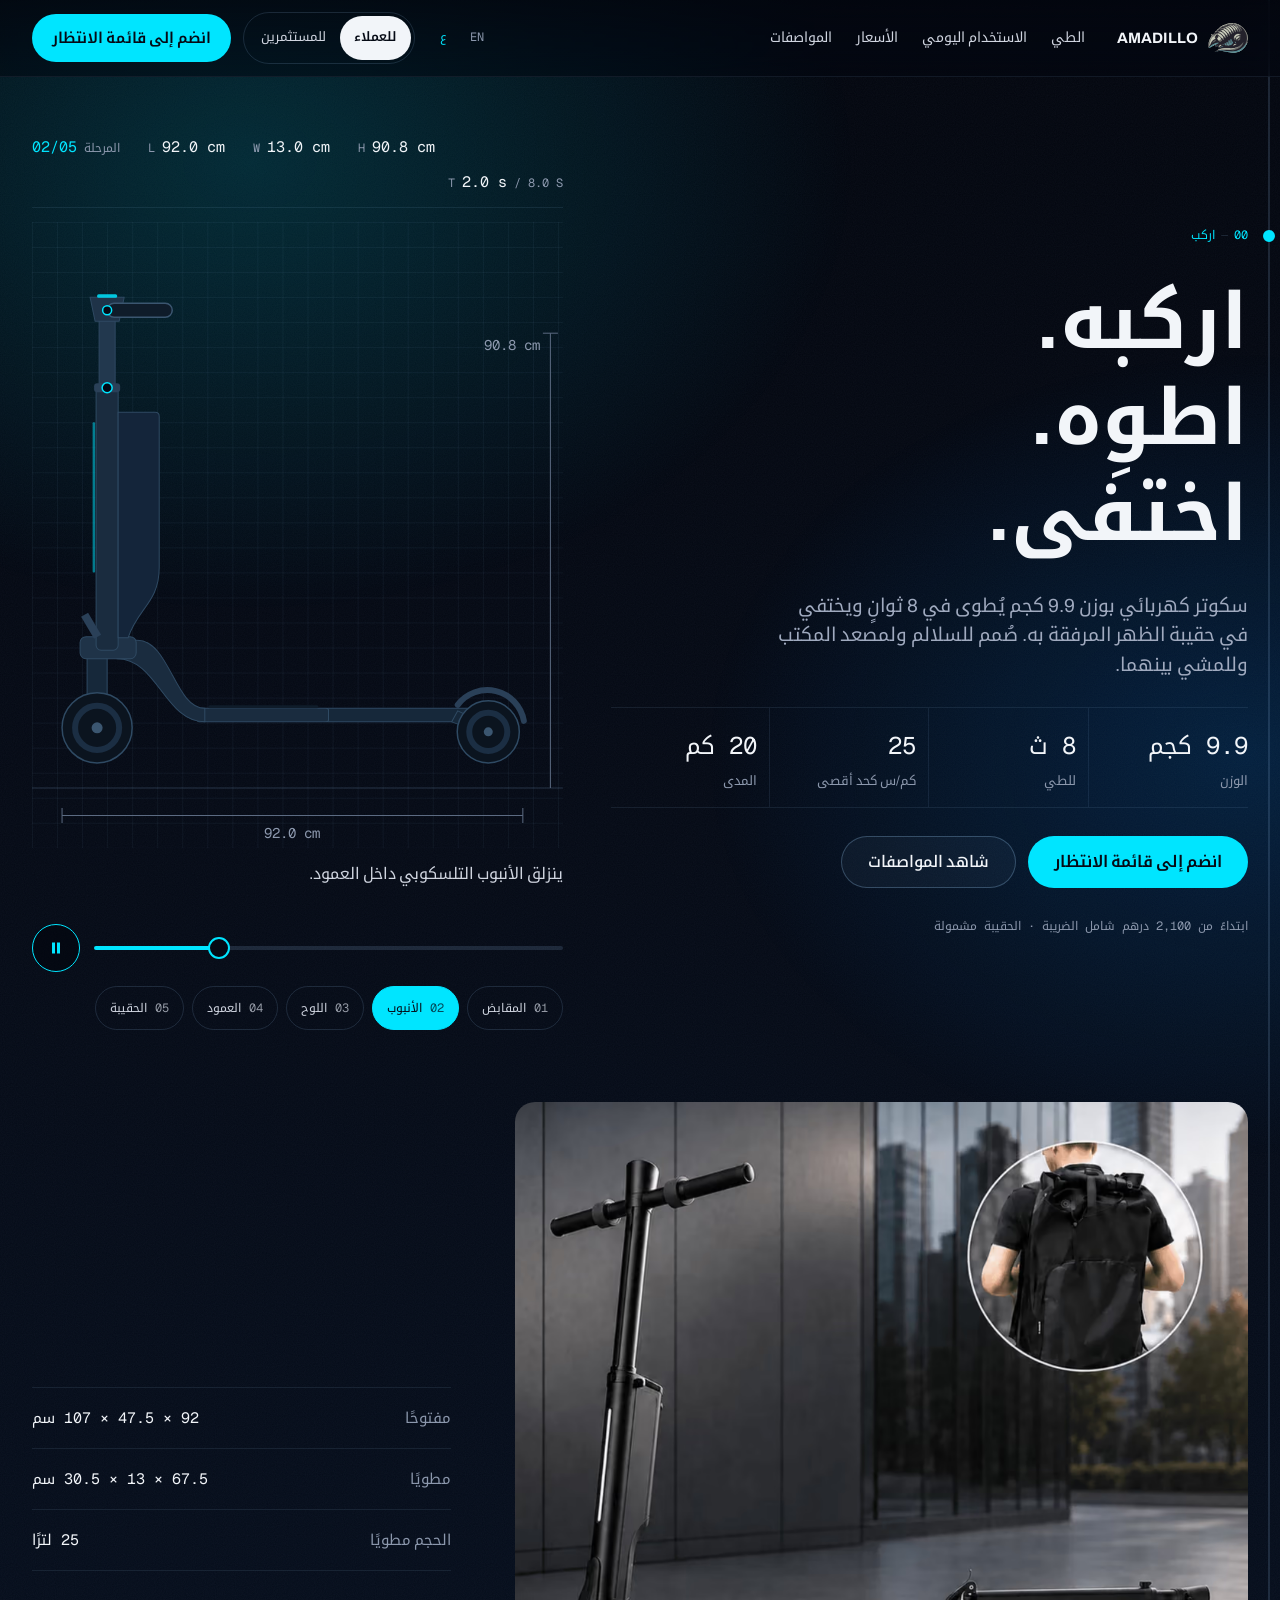
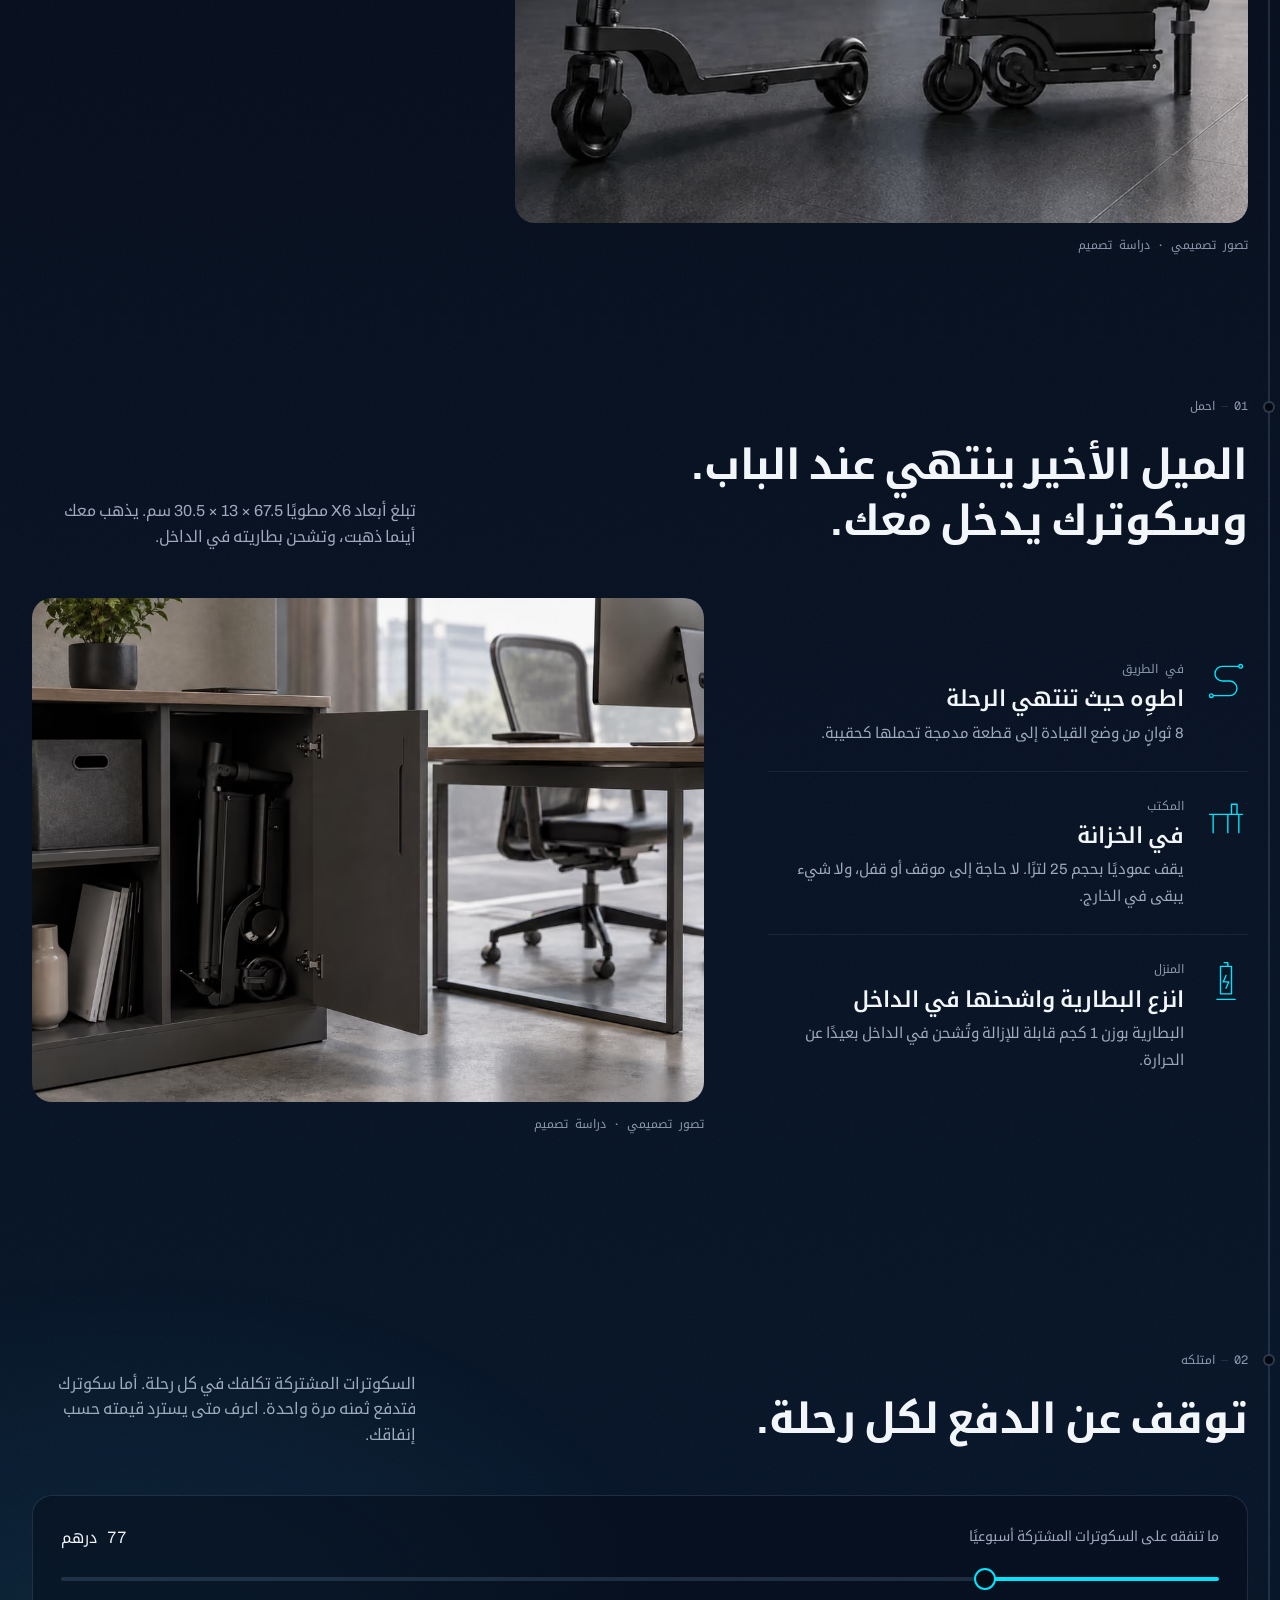
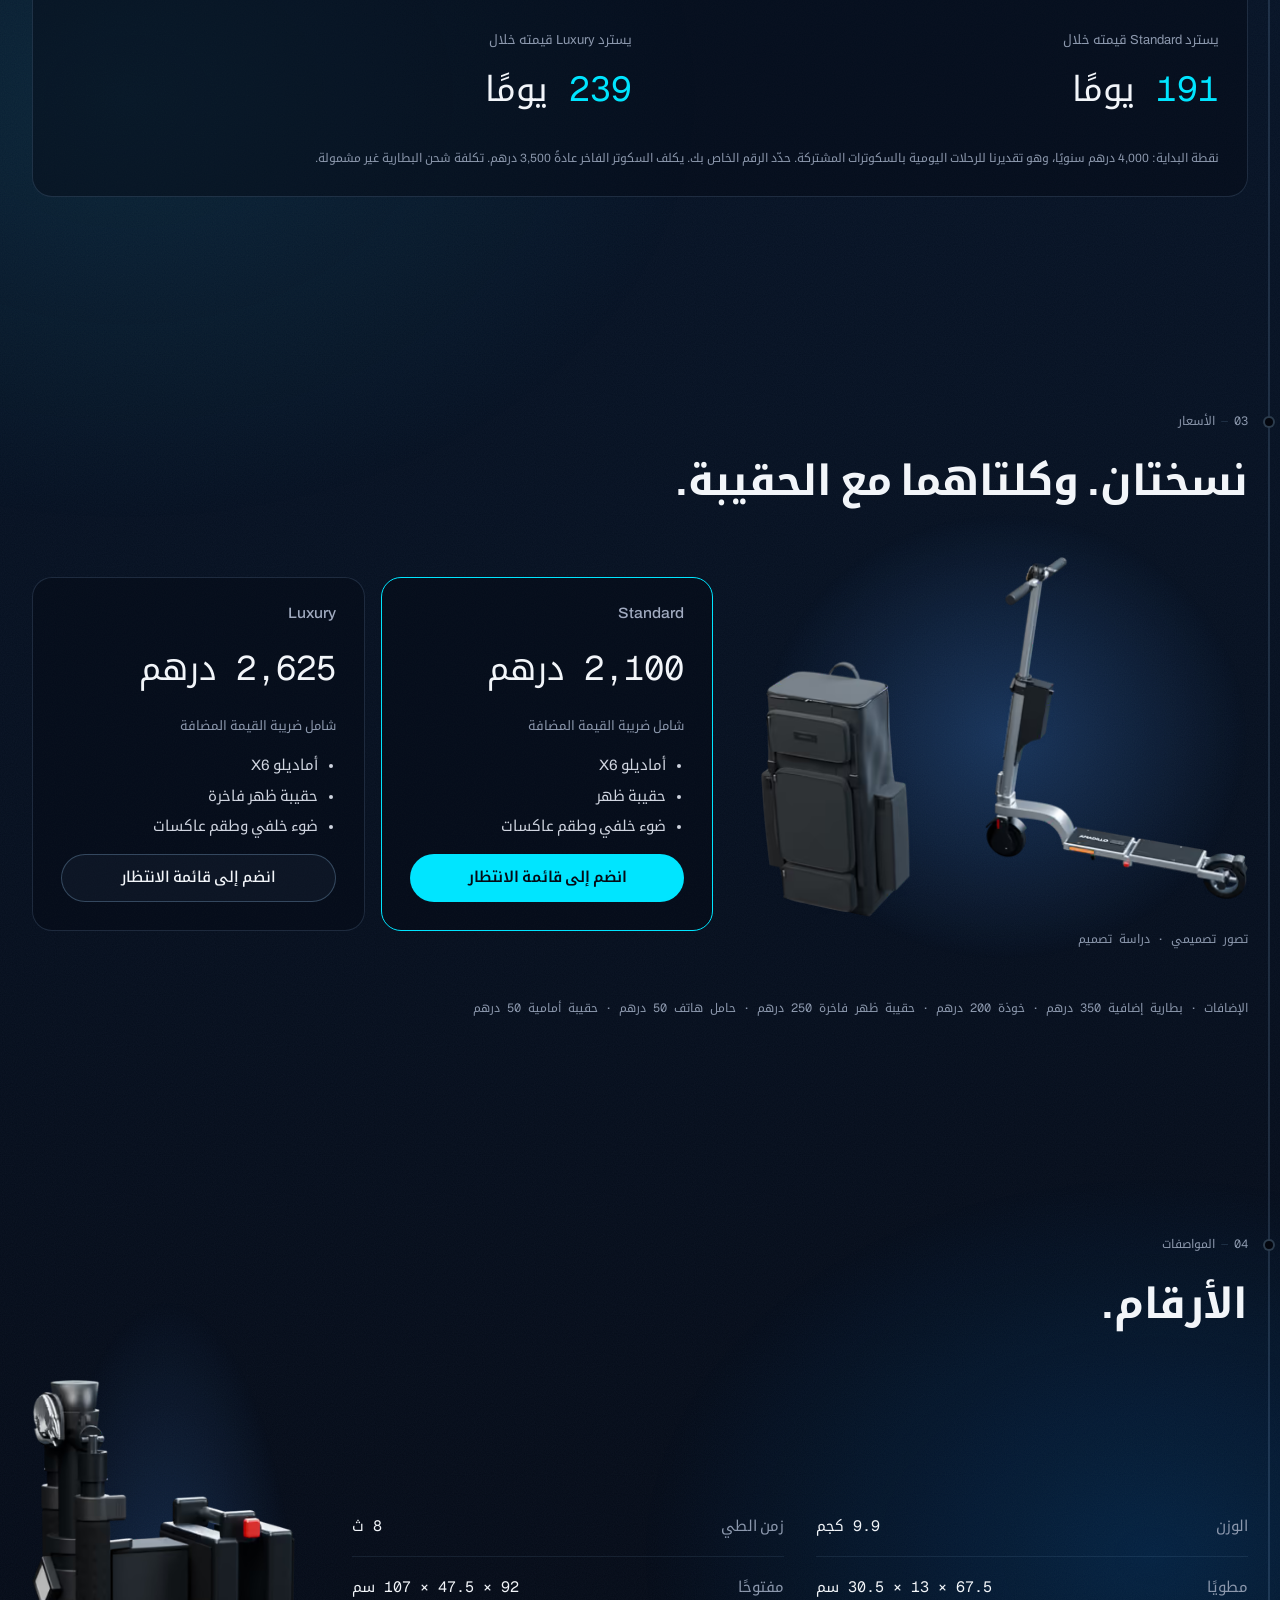
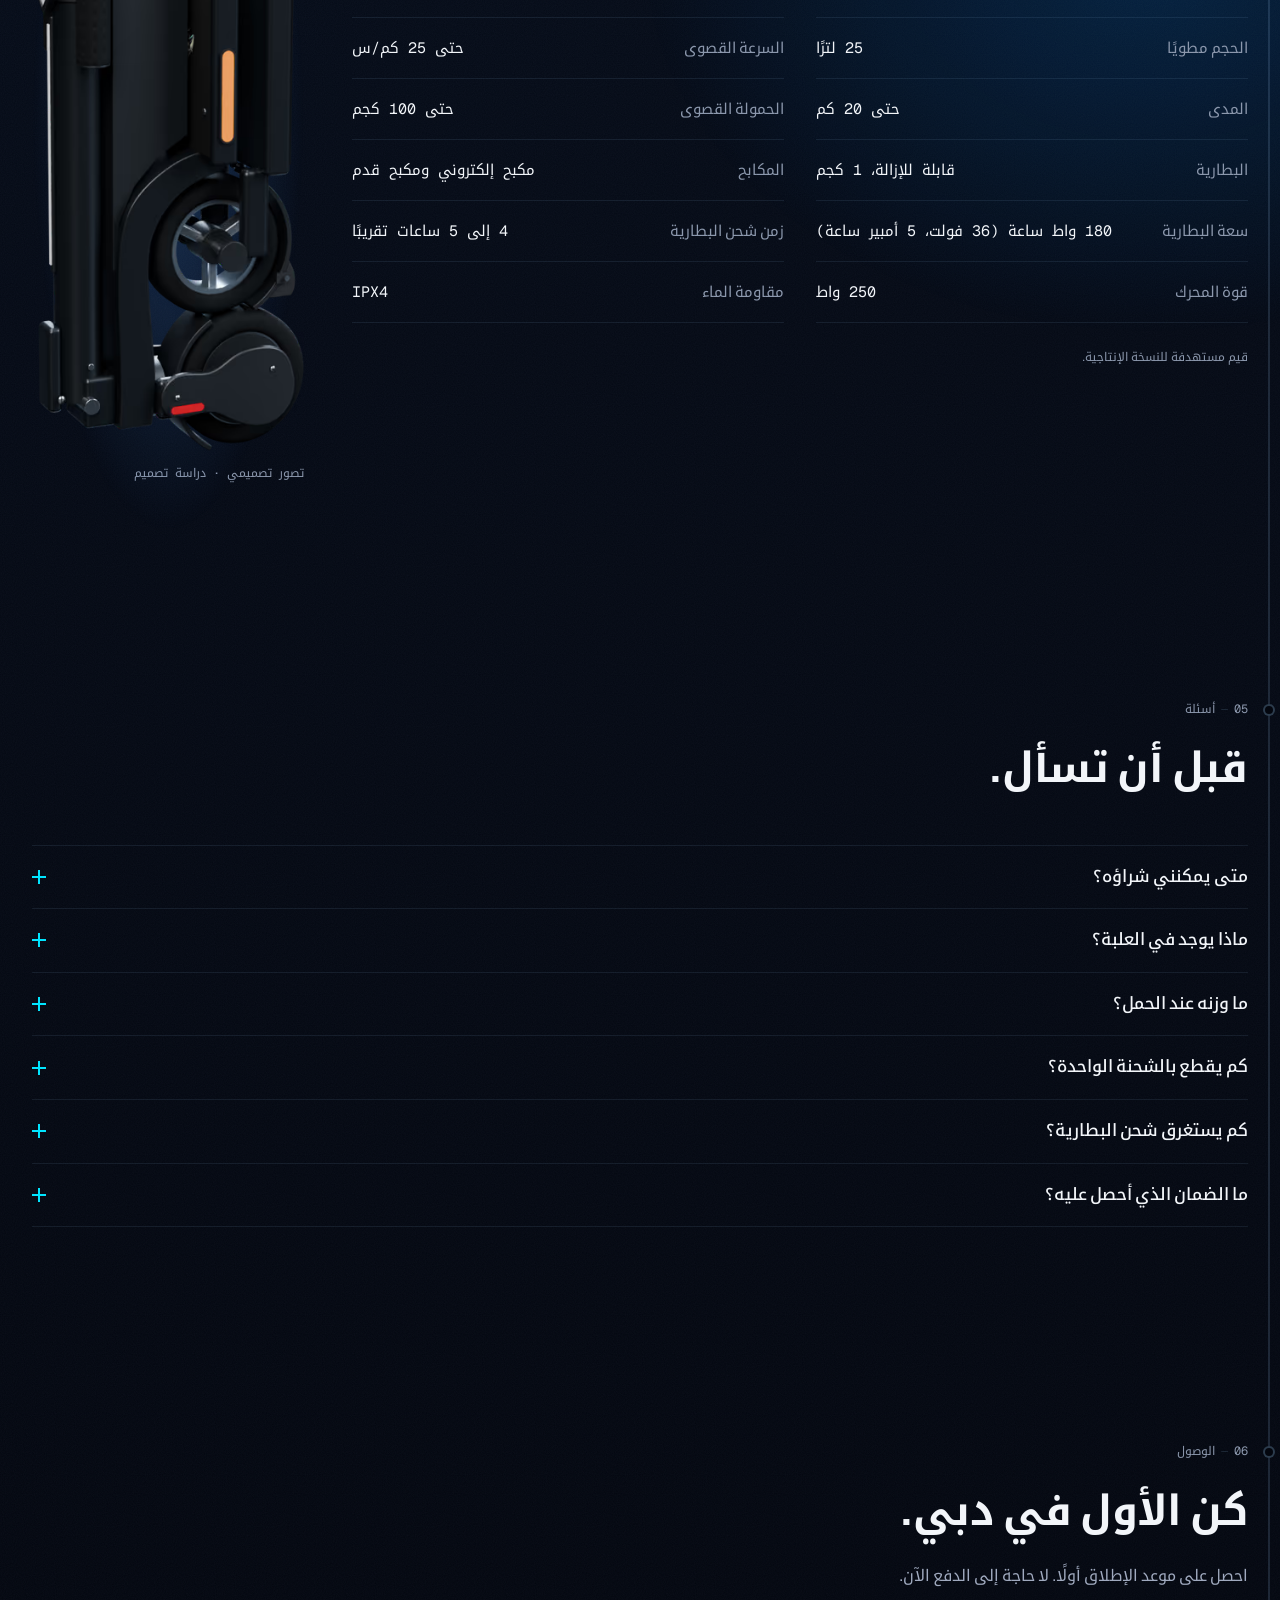
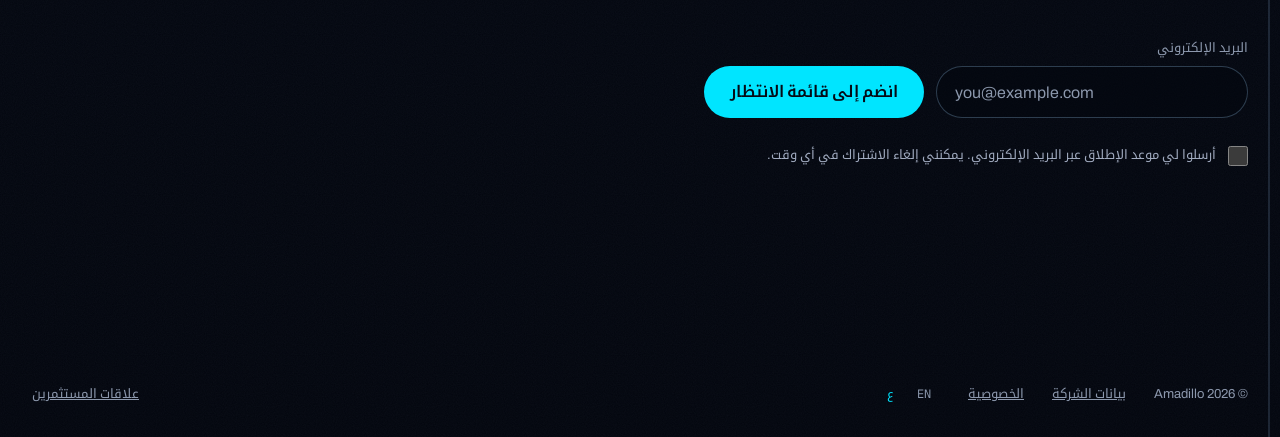
==== commit 366e15ca: "Point canonical links and the sitemap to www.amadillo.ae Co-Authored-By: Claude Opus 5.5 <noreply@an" ====
--- a/ar/index.html
+++ b/ar/index.html
@@ -1,2 +1,2 @@
-<!DOCTYPE html><html lang="ar" dir="rtl"><head><meta charset="utf-8"><meta name="viewport" content="width=device-width, initial-scale=1"><meta name="color-scheme" content="dark"><meta name="theme-color" content="#050a15"><title>أماديلو — السكوتر الكهربائي الذي يختفي في حقيبة ظهرك</title><meta name="description" content="سكوتر كهربائي قابل للطي بوزن 9.9 كجم لدولة الإمارات. يُطوى في ثوانٍ ويُحمل في حقيبة الظهر المرفقة به."><meta name="robots" content="noindex, nofollow"><!-- Subset fonts (scripts/subset-fonts.mjs), preloaded so the hero text does not wait for the stylesheet. --><link rel="preload" href="/fonts/noto-kufi-arabic-wght.woff2" as="font" type="font/woff2" crossorigin><link rel="preload" href="/fonts/geist-mono-wght.woff2" as="font" type="font/woff2" crossorigin><link rel="icon" type="image/svg+xml" href="/brand/logo-mark.svg"><link rel="alternate icon" type="image/png" href="/brand/favicon-64.png"><link rel="canonical" href="https://amadillo.ae/ar/"><link rel="alternate" hreflang="en" href="https://amadillo.ae/"><link rel="alternate" hreflang="ar" href="https://amadillo.ae/ar/"><link rel="stylesheet" href="/_astro/Base.DRsIj8wl.css"><link rel="stylesheet" href="/_astro/Field.BK8YcaRG.css"><style>.card[data-astro-cid-5iuvr4wi]{flex-direction:column;gap:1rem;padding:1.75rem;display:flex}.card[data-astro-cid-5iuvr4wi].featured{border-color:var(--c-accent)}.name[data-astro-cid-5iuvr4wi]{letter-spacing:0;color:var(--c-text-soft);font-size:.9375rem;font-weight:500}.price[data-astro-cid-5iuvr4wi]{color:var(--c-text-strong);letter-spacing:-.02em;font-size:2.125rem}.note[data-astro-cid-5iuvr4wi]{font-size:var(--fs-small);color:var(--c-text-muted)}ul[data-astro-cid-5iuvr4wi]{flex-direction:column;gap:.5rem;margin:0;padding-inline-start:1.125rem;font-size:.9375rem;line-height:1.5;display:flex}.card[data-astro-cid-5iuvr4wi] .cta{margin-top:auto}
-</style><link rel="stylesheet" href="/_astro/ProductImage.gO01XHYZ.css"><link rel="stylesheet" href="/_astro/Customers.DLJr7918.css"><script type="module" src="/_astro/page.BsuiZEAU.js"></script></head><body><div class="atmosphere" aria-hidden="true" data-astro-cid-astvurxn><span class="field f1" data-astro-cid-astvurxn></span><span class="field f2" data-astro-cid-astvurxn></span><span class="field f3" data-astro-cid-astvurxn></span><span class="field f4" data-astro-cid-astvurxn></span><span class="field f5" data-astro-cid-astvurxn></span></div><a class="skip" href="#main" data-astro-cid-nen7h5rs>الانتقال إلى المحتوى</a><header class="header" data-astro-cid-nen7h5rs><div class="container bar" data-astro-cid-nen7h5rs><a class="brand" href="/ar/" aria-label="الصفحة الرئيسية لأماديلو" data-astro-cid-nen7h5rs><img src="/brand/logo-mark.svg" alt="" width="40" height="30" decoding="async" data-astro-cid-nen7h5rs><span dir="ltr" data-astro-cid-nen7h5rs>AMADILLO</span></a><nav aria-label="الأقسام" class="links" data-astro-cid-nen7h5rs><a href="#fold" data-astro-cid-nen7h5rs>الطي</a><a href="#everyday" data-astro-cid-nen7h5rs>الاستخدام اليومي</a><a href="#pricing" data-astro-cid-nen7h5rs>الأسعار</a><a href="#specs" data-astro-cid-nen7h5rs>المواصفات</a></nav><div class="actions" data-astro-cid-nen7h5rs><span class="lang-wide" data-astro-cid-nen7h5rs><nav class="langs mono" aria-label="اللغة" data-astro-cid-lemdd452><a class="lang" href="/" hreflang="en" lang="en" title="English" aria-label="English" data-astro-cid-lemdd452>EN</a><span class="lang on" aria-current="true" title="العربية" data-astro-cid-lemdd452>ع</span></nav></span><nav class="switch" aria-label="الفئة" data-astro-cid-ph7txtrj><span class="opt on" aria-current="page" data-astro-cid-ph7txtrj>للعملاء</span><a class="opt" href="/ar/investors" data-astro-cid-ph7txtrj>للمستثمرين</a></nav><a href="#waitlist" class="btn btn-primary btn-md cta" data-astro-cid-nen7h5rs="true">انضم إلى قائمة الانتظار</a><details class="menu" data-astro-cid-nen7h5rs><summary aria-label="القائمة" data-astro-cid-nen7h5rs><span class="open" data-astro-cid-nen7h5rs><svg width="18" height="18" viewBox="0 0 16 16" fill="none" stroke="currentColor" stroke-width="1.5" stroke-linecap="round" stroke-linejoin="round" aria-hidden="true"><path d="M2 4.5h12M2 8h12M2 11.5h12"/></svg></span><span class="shut" data-astro-cid-nen7h5rs><svg width="18" height="18" viewBox="0 0 16 16" fill="none" stroke="currentColor" stroke-width="1.5" stroke-linecap="round" stroke-linejoin="round" aria-hidden="true"><path d="m3.5 3.5 9 9m0-9-9 9"/></svg></span></summary><nav aria-label="قائمة الأقسام" class="sheet" data-astro-cid-nen7h5rs><a href="#fold" data-astro-cid-nen7h5rs>الطي</a><a href="#everyday" data-astro-cid-nen7h5rs>الاستخدام اليومي</a><a href="#pricing" data-astro-cid-nen7h5rs>الأسعار</a><a href="#specs" data-astro-cid-nen7h5rs>المواصفات</a><a href="#waitlist" class="btn btn-primary btn-md" data-astro-cid-nen7h5rs="true">انضم إلى قائمة الانتظار</a><div class="lang-sheet" data-astro-cid-nen7h5rs><nav class="langs mono" aria-label="اللغة" data-astro-cid-lemdd452><a class="lang" href="/" hreflang="en" lang="en" title="English" aria-label="English" data-astro-cid-lemdd452>EN</a><span class="lang on" aria-current="true" title="العربية" data-astro-cid-lemdd452>ع</span></nav></div></nav></details></div></div></header><script type="module">document.querySelectorAll(`.menu .sheet a`).forEach(e=>{e.addEventListener(`click`,()=>e.closest(`details`)?.removeAttribute(`open`))});</script><main id="main"><div class="route" aria-hidden="true" data-astro-cid-cz245ulg><span class="fill" data-astro-cid-cz245ulg></span></div><section class="container hero" id="top" data-astro-cid-br2oot2i><div class="copy" data-astro-cid-br2oot2i><span class="stop start" data-astro-cid-aq7dzzhk><span class="dot" aria-hidden="true" data-astro-cid-aq7dzzhk></span><span class="mono text" data-astro-cid-aq7dzzhk>00<span class="sep" aria-hidden="true" data-astro-cid-aq7dzzhk>—</span>اركب</span></span><script type="module">var e=()=>{let e=document.documentElement.dir===`rtl`,t=document.documentElement.clientWidth;document.querySelectorAll(`.stop`).forEach(n=>{let r=n.getBoundingClientRect();n.style.setProperty(`--stop-left`,`${e?t-r.right:r.left}px`)})};e(),addEventListener(`resize`,e,{passive:!0});</script><h1 data-astro-cid-br2oot2i><span class="line l1" data-astro-cid-br2oot2i>اركبه.</span><span class="line l2" data-astro-cid-br2oot2i>اطوِه.</span><span class="line l3 ghost" data-astro-cid-br2oot2i>اختفى.</span></h1><p class="lead" data-astro-cid-br2oot2i>سكوتر كهربائي بوزن 9.9 كجم يُطوى في 8 ثوانٍ ويختفي في حقيبة الظهر المرفقة به. صُمم للسلالم ولمصعد المكتب وللمشي بينهما.</p><dl class="stats s-md" style="--cols: 4" data-astro-cid-bchll4or><div class="stat" data-astro-cid-bchll4or><dt class="label" data-astro-cid-bchll4or>الوزن</dt><dd class="mono value" data-astro-cid-bchll4or>9.9 كجم</dd></div><div class="stat" data-astro-cid-bchll4or><dt class="label" data-astro-cid-bchll4or>للطي</dt><dd class="mono value" data-astro-cid-bchll4or>8 ث</dd></div><div class="stat" data-astro-cid-bchll4or><dt class="label" data-astro-cid-bchll4or>كم/س كحد أقصى</dt><dd class="mono value" data-astro-cid-bchll4or>25</dd></div><div class="stat" data-astro-cid-bchll4or><dt class="label" data-astro-cid-bchll4or>المدى</dt><dd class="mono value" data-astro-cid-bchll4or>20 كم</dd></div></dl><div class="ctas" data-astro-cid-br2oot2i><a href="#waitlist" class="btn btn-primary" data-astro-cid-br2oot2i="true">انضم إلى قائمة الانتظار</a><a href="#specs" class="btn btn-ghost" data-astro-cid-br2oot2i="true">شاهد المواصفات</a></div><span class="note mono" data-astro-cid-br2oot2i>ابتداءً من 2,100 درهم شامل الضريبة · الحقيبة مشمولة</span></div><div class="stage" id="fold" data-astro-cid-br2oot2i><div class="ghostfold" data-ghostfold data-seconds="8" data-captions="[&quot;وضع القيادة. 92 × 47.5 × 107 سم، 9.9 كجم.&quot;,&quot;تنطوي المقابض إلى الأسفل. يقل العرض من 47.5 إلى 13 سم.&quot;,&quot;ينزلق الأنبوب التلسكوبي داخل العمود.&quot;,&quot;ينطوي الجزء الخلفي من اللوح إلى الأمام عند مفصله الأوسط.&quot;,&quot;ينطوي العمود مع البطارية بشكل مسطح: 67.5 × 13 × 30.5 سم.&quot;,&quot;عموديًا داخل حقيبة الظهر: 25 لترًا. اختفى.&quot;]" data-play-label="تشغيل حركة الطي" data-pause-label="إيقاف حركة الطي" data-astro-cid-t42quo57><div class="readout mono" aria-hidden="true" dir="ltr" data-astro-cid-t42quo57><span data-astro-cid-t42quo57>المرحلة <b class="accent" data-out="phase" data-astro-cid-t42quo57>00/05</b></span><span data-astro-cid-t42quo57>L <b data-out="length" data-astro-cid-t42quo57>92.0 cm</b></span><span class="wide" data-astro-cid-t42quo57>W <b data-out="width" data-astro-cid-t42quo57>47.5 cm</b></span><span data-astro-cid-t42quo57>H <b data-out="height" data-astro-cid-t42quo57>107.0 cm</b></span><span class="time" data-astro-cid-t42quo57>t <b data-out="time" data-astro-cid-t42quo57>0.0 s</b><span class="wide" data-astro-cid-t42quo57> / 8.0 s</span></span></div><svg class="drawing" viewBox="-60 20 1060 1250" role="img" aria-label="منظر جانبي لسكوتر أماديلو X6 وهو يُطوى من وضع القيادة (92 × 107 سم) إلى داخل حقيبته (67.5 × 30.5 سم)." data-astro-cid-t42quo57><line x1="-60" y1="1150" x2="1000" y2="1150" class="ground" data-astro-cid-t42quo57></line><g data-part="lift" data-astro-cid-t42quo57><g data-part="pack" data-astro-cid-t42quo57><g data-part="rear" data-astro-cid-t42quo57><rect x="525" y="1041" width="290" height="27" rx="6" class="p2" data-astro-cid-t42quo57></rect><path d="M790 1046 L862 1080 L848 1094 L778 1068 Z" class="p2" data-astro-cid-t42quo57></path><path d="M790 1034 A 74 74 0 0 1 922 1066" class="fender" data-astro-cid-t42quo57></path><circle cx="851" cy="1088" r="62" class="tyre" data-astro-cid-t42quo57></circle><circle cx="851" cy="1088" r="38" class="rim" data-astro-cid-t42quo57></circle><circle cx="851" cy="1088" r="9" class="hub" data-astro-cid-t42quo57></circle><circle cx="525" cy="1076" r="13" class="joint" data-joint="hinge" data-astro-cid-t42quo57></circle></g><rect x="270" y="1041" width="262" height="27" rx="4" class="p1" data-astro-cid-t42quo57></rect><rect x="292" y="1035" width="220" height="6" rx="3" class="tape" data-astro-cid-t42quo57></rect><path d="M110 905 L150 905 C215 905 225 1041 285 1041 L285 1068 C205 1068 190 942 110 942 Z" class="p1" data-astro-cid-t42quo57></path><rect x="50" y="930" width="40" height="150" rx="10" class="p2" data-astro-cid-t42quo57></rect><circle cx="70" cy="1080" r="70" class="tyre" data-astro-cid-t42quo57></circle><circle cx="70" cy="1080" r="44" class="rim" data-astro-cid-t42quo57></circle><circle cx="70" cy="1080" r="11" class="hub" data-astro-cid-t42quo57></circle><rect x="36" y="898" width="112" height="44" rx="12" class="p3" data-astro-cid-t42quo57></rect><g data-part="stem" data-astro-cid-t42quo57><g data-part="tele" data-astro-cid-t42quo57><rect x="74" y="80" width="32" height="340" rx="8" class="p4" data-astro-cid-t42quo57></rect><path d="M56 58 L124 58 L114 106 L66 106 Z" class="p3" data-astro-cid-t42quo57></path><rect x="70" y="52" width="40" height="7" rx="3" class="display" data-astro-cid-t42quo57></rect><circle cx="90" cy="84" r="18" class="grip" data-part="bar" data-astro-cid-t42quo57></circle><rect x="90" y="70" width="0" height="28" rx="14" class="grip" data-part="grips" data-astro-cid-t42quo57></rect><circle cx="90" cy="84" r="9" class="joint" data-joint="grip" data-astro-cid-t42quo57></circle></g><rect x="68" y="400" width="44" height="525" rx="10" class="p1" data-astro-cid-t42quo57></rect><rect x="61" y="470" width="5" height="300" rx="2" class="light" data-astro-cid-t42quo57></rect><path d="M112 450 L186 450 Q194 450 194 458 L194 760 C194 830 150 842 132 900 L112 900 Z" class="battery" data-astro-cid-t42quo57></path><rect x="64" y="392" width="52" height="18" rx="6" class="clamp" data-astro-cid-t42quo57></rect><path d="M64 902 L38 858 L52 850 L78 894 Z" class="clamp" data-astro-cid-t42quo57></path><circle cx="90" cy="401" r="10" class="joint" data-joint="tele" data-astro-cid-t42quo57></circle><circle cx="90" cy="920" r="13" class="joint" data-joint="stem" data-astro-cid-t42quo57></circle></g></g></g><g data-part="bag" opacity="0" data-astro-cid-t42quo57><path d="M270 640 Q270 560 350 560 L570 560 Q650 560 650 640 L650 1120 Q650 1150 620 1150 L300 1150 Q270 1150 270 1120 Z" class="bag" data-astro-cid-t42quo57></path><path d="M300 660 L300 1100 M620 660 L620 1100" class="seam" data-astro-cid-t42quo57></path><line x1="300" y1="600" x2="620" y2="600" class="strap" data-astro-cid-t42quo57></line><rect x="436" y="690" width="48" height="8" rx="4" class="display" data-astro-cid-t42quo57></rect></g><g data-part="dims" class="dims" data-astro-cid-t42quo57><line x1="0" y1="1205" x2="920" y2="1205" data-dim="l-line" data-astro-cid-t42quo57></line><line x1="0" y1="1190" x2="0" y2="1220" data-astro-cid-t42quo57></line><line x1="920" y1="1190" x2="920" y2="1220" data-dim="l-tick" data-astro-cid-t42quo57></line><text x="460" y="1250" text-anchor="middle" data-dim="l-text" data-astro-cid-t42quo57>92.0 cm</text><line x1="975" y1="1150" x2="975" y2="80" data-dim="h-line" data-astro-cid-t42quo57></line><line x1="960" y1="80" x2="990" y2="80" data-dim="h-tick" data-astro-cid-t42quo57></line><text x="955" y="114" text-anchor="end" data-dim="h-text" data-astro-cid-t42quo57>107.0 cm</text></g><text x="460" y="1250" text-anchor="middle" class="packed" data-part="packed" opacity="0" data-astro-cid-t42quo57>25 لترًا · 9.9 كجم · على ظهرك</text></svg><p class="caption" aria-live="polite" data-out="caption" data-astro-cid-t42quo57>وضع القيادة. 92 × 47.5 × 107 سم، 9.9 كجم.</p><!-- Left to right in every language: the slider follows the drawing, which reads left to right. --><div class="controls" dir="ltr" data-astro-cid-t42quo57><button type="button" class="play" data-play aria-label="تشغيل حركة الطي" data-astro-cid-t42quo57><span class="i-play" data-astro-cid-t42quo57><svg width="16" height="16" viewBox="0 0 16 16" fill="none" stroke="currentColor" stroke-width="1.5" stroke-linecap="round" stroke-linejoin="round" aria-hidden="true"><path d="M4.5 2.5 13.5 8l-9 5.5z" fill="currentColor" stroke="none"/></svg></span><span class="i-pause" data-astro-cid-t42quo57><svg width="16" height="16" viewBox="0 0 16 16" fill="none" stroke="currentColor" stroke-width="1.5" stroke-linecap="round" stroke-linejoin="round" aria-hidden="true"><path d="M4 2.5h3v11H4zM9 2.5h3v11H9z" fill="currentColor" stroke="none"/></svg></span></button><label for="ghostfold-range" class="visually-hidden" data-astro-cid-t42quo57>تقدم الطي</label><input id="ghostfold-range" class="range" type="range" min="0" max="1000" step="1" value="0" style="--fill: 0%" data-range data-astro-cid-t42quo57></div><div class="chips" role="group" aria-label="الانتقال إلى مرحلة من الطي" data-astro-cid-t42quo57><button type="button" class="chip" aria-pressed="false" data-chip="0.15" data-astro-cid-t42quo57="true" data-astro-cid-ags4ogmk><span class="idx" data-astro-cid-ags4ogmk>01</span>المقابض</button><button type="button" class="chip" aria-pressed="false" data-chip="0.35" data-astro-cid-t42quo57="true" data-astro-cid-ags4ogmk><span class="idx" data-astro-cid-ags4ogmk>02</span>الأنبوب</button><button type="button" class="chip" aria-pressed="false" data-chip="0.6" data-astro-cid-t42quo57="true" data-astro-cid-ags4ogmk><span class="idx" data-astro-cid-ags4ogmk>03</span>اللوح</button><button type="button" class="chip" aria-pressed="false" data-chip="0.85" data-astro-cid-t42quo57="true" data-astro-cid-ags4ogmk><span class="idx" data-astro-cid-ags4ogmk>04</span>العمود</button><button type="button" class="chip" aria-pressed="false" data-chip="1" data-astro-cid-t42quo57="true" data-astro-cid-ags4ogmk><span class="idx" data-astro-cid-ags4ogmk>05</span>الحقيبة</button></div></div><script type="module">var e=[{key:`grips`,end:.15},{key:`telescope`,end:.35},{key:`deck`,end:.6},{key:`stem`,end:.85},{key:`backpack`,end:1}],t={l:920,w:475,h:1070},n={l:675,w:130,h:305},r=e=>e<.5?4*e*e*e:1-(-2*e+2)**3/2,i=e=>Math.min(1,Math.max(0,e));function a(a){let o=i(a),s=(e,t)=>r(i((o-e)/(t-e))),c=s(0,.15),l=s(.15,.35),u=s(.35,.6),d=s(.6,.85),f=s(.85,1),p=Math.min(1,o/.08)*(1-f),m=o<=0?0:e.findIndex(e=>o<=e.end)+1,h=(e,t)=>o>e-.02&&o<t+.02&&f<1;return{phase:m,lift:`translate(0 ${(-50*p).toFixed(1)})`,pack:`translate(${(122*f).toFixed(1)} ${(-203*f).toFixed(1)}) rotate(${(-90*f).toFixed(2)} 338 1015)`,rear:`rotate(${(-180*u).toFixed(2)} 525 1076)`,stem:`rotate(${(90*d).toFixed(2)} 90 920)`,tele:`translate(0 ${(280*l).toFixed(1)})`,gripWidth:130*c,barOpacity:1-c,bag:`translate(0 ${(260*(1-f)).toFixed(1)})`,bagOpacity:f,dimOpacity:1-f,joints:{grip:h(0,.15),tele:h(.15,.35),hinge:h(.35,.6),stem:h(.6,.85)},length:Math.round(t.l-(t.l-n.l)*(.55*u+.45*d)),width:Math.round(t.w-(t.w-n.w)*c),height:Math.round(t.h-280*l-(t.h-280-n.h)*d)}}var o=e=>`${(e/10).toFixed(1)} cm`,s=document.querySelector(`[data-ghostfold]`);s&&c(s);function c(e){let t=t=>e.querySelector(t),n=Object.fromEntries([`lift`,`pack`,`rear`,`stem`,`tele`,`bar`,`grips`,`bag`,`dims`,`packed`].map(e=>[e,t(`[data-part="${e}"]`)])),r=Object.fromEntries([`grip`,`tele`,`hinge`,`stem`].map(e=>[e,t(`[data-joint="${e}"]`)])),i=e=>t(`[data-dim="${e}"]`),s=e=>t(`[data-out="${e}"]`),c=t(`[data-range]`),l=t(`[data-play]`),u=[...e.querySelectorAll(`[data-chip]`)],d=JSON.parse(e.dataset.captions??`[]`),f=Number(e.dataset.seconds??8),p=matchMedia(`(prefers-reduced-motion: reduce)`).matches,m=0,h=-1,g=(e,t)=>{e.textContent!==t&&(e.textContent=t)},_=e=>{if(e===m&&h!==-1)return;m=e;let t=a(e);n.lift.setAttribute(`transform`,t.lift),n.pack.setAttribute(`transform`,t.pack),n.rear.setAttribute(`transform`,t.rear),n.stem.setAttribute(`transform`,t.stem),n.tele.setAttribute(`transform`,t.tele),n.grips.setAttribute(`width`,t.gripWidth.toFixed(1)),n.bar.setAttribute(`opacity`,t.barOpacity.toFixed(2)),n.bag.setAttribute(`transform`,t.bag),n.bag.setAttribute(`opacity`,t.bagOpacity.toFixed(2)),n.dims.setAttribute(`opacity`,t.dimOpacity.toFixed(2)),n.packed.setAttribute(`opacity`,t.bagOpacity.toFixed(2));for(let[e,n]of Object.entries(t.joints))r[e].classList.toggle(`on`,n);i(`l-line`).setAttribute(`x2`,String(t.length)),i(`l-tick`).setAttribute(`x1`,String(t.length)),i(`l-tick`).setAttribute(`x2`,String(t.length)),i(`l-text`).setAttribute(`x`,String(t.length/2)),g(i(`l-text`),o(t.length));let l=1150-t.height;i(`h-line`).setAttribute(`y2`,String(l)),i(`h-tick`).setAttribute(`y1`,String(l)),i(`h-tick`).setAttribute(`y2`,String(l)),i(`h-text`).setAttribute(`y`,String(l+34)),g(i(`h-text`),o(t.height)),g(s(`length`),o(t.length)),g(s(`width`),o(t.width)),g(s(`height`),o(t.height)),g(s(`time`),`${(e*f).toFixed(1)} s`),g(s(`phase`),`0${t.phase}/05`),c.value=String(Math.round(e*1e3)),c.style.setProperty(`--fill`,`${(e*100).toFixed(1)}%`),t.phase!==h&&(h=t.phase,s(`caption`).textContent=d[t.phase]??``,u.forEach((e,n)=>e.setAttribute(`aria-pressed`,String(n+1===t.phase))))},v=0,y=!1,b=t=>{y=t,e.classList.toggle(`is-playing`,t),l.setAttribute(`aria-label`,(t?e.dataset.pauseLabel:e.dataset.playLabel)??``),t||cancelAnimationFrame(v)},x=()=>{m>=1&&_(0),b(!0);let e=performance.now(),t=n=>{let r=Math.min(1,m+(n-e)/(f*1e3*.75));e=n,_(r),r>=1?(b(!1),C()):v=requestAnimationFrame(t)};v=requestAnimationFrame(t)},S,C=()=>S?.disconnect();p||(S=new IntersectionObserver(([e])=>{e.isIntersecting&&!y?x():!e.isIntersecting&&y&&b(!1)},{threshold:.5}),S.observe(t(`.drawing`)));let w=()=>{C(),b(!1)};l.addEventListener(`click`,()=>{let e=y;w(),e||x()}),c.addEventListener(`input`,()=>{w(),_(Number(c.value)/1e3)}),u.forEach(e=>e.addEventListener(`click`,()=>{w(),_(Number(e.dataset.chip))})),_(m)}</script></div></section><div class="container showcase" data-astro-cid-br2oot2i><figure class="product-image photo" data-astro-cid-seiejway><div class="frame" data-astro-cid-seiejway><picture data-astro-cid-seiejway><source type="image/avif" srcset="/img/city-640.avif 640w, /img/city-960.avif 960w, /img/city-1149.avif 1149w" sizes="(min-width: 960px) 46rem, 100vw" data-astro-cid-seiejway><img src="/img/city-640.webp" srcset="/img/city-640.webp 640w, /img/city-960.webp 960w, /img/city-1149.webp 1149w" sizes="(min-width: 960px) 46rem, 100vw" width="1149" height="1130" alt="سكوتر أماديلو X6 في ساحة بالمدينة: مفتوحًا ومطويًا وفي الحقيبة على ظهر الراكب." loading="lazy" decoding="async" data-astro-cid-seiejway></picture></div><figcaption class="mono" data-astro-cid-seiejway>تصور تصميمي · دراسة تصميم</figcaption></figure><dl class="specs c-1" data-astro-cid-uzz5av54><div class="row" data-astro-cid-uzz5av54><dt data-astro-cid-uzz5av54>مفتوحًا</dt><dd class="mono" data-astro-cid-uzz5av54>92 × 47.5 × 107 سم</dd></div><div class="row" data-astro-cid-uzz5av54><dt data-astro-cid-uzz5av54>مطويًا</dt><dd class="mono" data-astro-cid-uzz5av54>67.5 × 13 × 30.5 سم</dd></div><div class="row" data-astro-cid-uzz5av54><dt data-astro-cid-uzz5av54>الحجم مطويًا</dt><dd class="mono" data-astro-cid-uzz5av54>25 لترًا</dd></div></dl></div><section id="everyday" class="section" data-astro-cid-5lyysmr3><div class="container inner" data-astro-cid-5lyysmr3><div class="head split" data-astro-cid-5lyysmr3><div class="titles" data-astro-cid-5lyysmr3><span class="stop" data-astro-cid-aq7dzzhk><span class="dot" aria-hidden="true" data-astro-cid-aq7dzzhk></span><span class="mono text" data-astro-cid-aq7dzzhk>01<span class="sep" aria-hidden="true" data-astro-cid-aq7dzzhk>—</span>احمل</span></span><h2 data-astro-cid-5lyysmr3>الميل الأخير ينتهي عند الباب. وسكوترك يدخل معك.</h2></div><p class="lead" data-astro-cid-5lyysmr3>تبلغ أبعاد X6 مطويًا ‏67.5 × 13 × 30.5 سم. يذهب معك أينما ذهبت، وتشحن بطاريته في الداخل.</p></div><div class="everyday" data-astro-cid-br2oot2i><ol class="moments" data-astro-cid-br2oot2i><li data-astro-cid-br2oot2i><svg viewBox="0 0 48 48" aria-hidden="true" class="pict" data-astro-cid-br2oot2i><path d="M10 40h18a8 8 0 0 0 0-16H20a8 8 0 0 1 0-16h18M6 40a2 2 0 1 0 4 0a2 2 0 1 0-4 0M38 8a2 2 0 1 0 4 0a2 2 0 1 0-4 0" data-astro-cid-br2oot2i></path></svg><div class="moment" data-astro-cid-br2oot2i><span class="mono idx" data-astro-cid-br2oot2i>في الطريق</span><h3 data-astro-cid-br2oot2i>اطوِه حيث تنتهي الرحلة</h3><p data-astro-cid-br2oot2i>8 ثوانٍ من وضع القيادة إلى قطعة مدمجة تحملها كحقيبة.</p></div></li><li data-astro-cid-br2oot2i><svg viewBox="0 0 48 48" aria-hidden="true" class="pict" data-astro-cid-br2oot2i><path d="M6 20h36M10 20v20M38 20v20M26 20v20M30 9h6v11h-6z" data-astro-cid-br2oot2i></path></svg><div class="moment" data-astro-cid-br2oot2i><span class="mono idx" data-astro-cid-br2oot2i>المكتب</span><h3 data-astro-cid-br2oot2i>في الخزانة</h3><p data-astro-cid-br2oot2i>يقف عموديًا بحجم 25 لترًا. لا حاجة إلى موقف أو قفل، ولا شيء يبقى في الخارج.</p></div></li><li data-astro-cid-br2oot2i><svg viewBox="0 0 48 48" aria-hidden="true" class="pict" data-astro-cid-br2oot2i><path d="M18 8h12v30H18zM22 4h4v4M24 18l-3 7h6l-3 7M14 44h20" data-astro-cid-br2oot2i></path></svg><div class="moment" data-astro-cid-br2oot2i><span class="mono idx" data-astro-cid-br2oot2i>المنزل</span><h3 data-astro-cid-br2oot2i>انزع البطارية واشحنها في الداخل</h3><p data-astro-cid-br2oot2i>البطارية بوزن 1 كجم قابلة للإزالة وتُشحن في الداخل بعيدًا عن الحرارة.</p></div></li></ol><figure class="product-image photo" data-astro-cid-seiejway><div class="frame" data-astro-cid-seiejway><picture data-astro-cid-seiejway><source type="image/avif" srcset="/img/cabinet-640.avif 640w, /img/cabinet-1000.avif 1000w, /img/cabinet-1448.avif 1448w" sizes="(min-width: 960px) 44rem, 100vw" data-astro-cid-seiejway><img src="/img/cabinet-640.webp" srcset="/img/cabinet-640.webp 640w, /img/cabinet-1000.webp 1000w, /img/cabinet-1448.webp 1448w" sizes="(min-width: 960px) 44rem, 100vw" width="1448" height="1086" alt="سكوتر أماديلو X6 مطويًا وواقفًا داخل خزانة في مكتب." loading="lazy" decoding="async" data-astro-cid-seiejway></picture></div><figcaption class="mono" data-astro-cid-seiejway>تصور تصميمي · دراسة تصميم</figcaption></figure></div></div></section><section id="own" class="section" data-astro-cid-5lyysmr3><div class="container inner" data-astro-cid-5lyysmr3><div class="head split" data-astro-cid-5lyysmr3><div class="titles" data-astro-cid-5lyysmr3><span class="stop" data-astro-cid-aq7dzzhk><span class="dot" aria-hidden="true" data-astro-cid-aq7dzzhk></span><span class="mono text" data-astro-cid-aq7dzzhk>02<span class="sep" aria-hidden="true" data-astro-cid-aq7dzzhk>—</span>امتلكه</span></span><h2 data-astro-cid-5lyysmr3>توقف عن الدفع لكل رحلة.</h2></div><p class="lead" data-astro-cid-5lyysmr3>السكوترات المشتركة تكلفك في كل رحلة. أما سكوترك فتدفع ثمنه مرة واحدة. اعرف متى يسترد قيمته حسب إنفاقك.</p></div><div class="payback surface" data-payback data-astro-cid-d4ax2vmt><div class="range-field" data-astro-cid-3jnsot4f><div class="top" data-astro-cid-3jnsot4f><label for="rental-week" data-astro-cid-3jnsot4f>ما تنفقه على السكوترات المشتركة أسبوعيًا</label><output for="rental-week" class="mono" data-pattern="{n} درهم" data-locale="ar-AE-u-nu-latn" data-astro-cid-3jnsot4f>77 درهم</output></div><input id="rental-week" class="range" type="range" min="20" max="300" step="5" value="77" style="--fill: 20.357142857142858%" data-astro-cid-3jnsot4f></div><script type="module">var e=e=>{let t=Number(e.min),n=Number(e.max),r=Number(e.value);e.style.setProperty(`--fill`,`${(r-t)/(n-t)*100}%`);let i=e.closest(`.range-field`)?.querySelector(`output`);i&&(i.textContent=(i.dataset.pattern??`{n}`).replace(`{n}`,r.toLocaleString(i.dataset.locale)))};document.querySelectorAll(`.range-field .range`).forEach(t=>{t.addEventListener(`input`,()=>e(t))});</script><dl class="results" data-astro-cid-d4ax2vmt><div data-astro-cid-d4ax2vmt><dt data-astro-cid-d4ax2vmt>يسترد Standard قيمته خلال</dt><dd class="mono" data-astro-cid-d4ax2vmt><span data-days="standard" data-price="2100" data-astro-cid-d4ax2vmt>191</span> يومًا</dd></div><div data-astro-cid-d4ax2vmt><dt data-astro-cid-d4ax2vmt>يسترد Luxury قيمته خلال</dt><dd class="mono" data-astro-cid-d4ax2vmt><span data-days="luxury" data-price="2625" data-astro-cid-d4ax2vmt>239</span> يومًا</dd></div></dl><p class="fine" data-astro-cid-d4ax2vmt>نقطة البداية: 4,000 درهم سنويًا، وهو تقديرنا للرحلات اليومية بالسكوترات المشتركة. حدّد الرقم الخاص بك. يكلف السكوتر الفاخر عادةً 3,500 درهم. تكلفة شحن البطارية غير مشمولة.</p></div><script type="module">var e=document.querySelector(`[data-payback]`),t=e?.querySelector(`#rental-week`);if(e&&t){let n=[...e.querySelectorAll(`[data-days]`)];t.addEventListener(`input`,()=>{let e=Number(t.value)/7;n.forEach(t=>t.textContent=String(Math.ceil(Number(t.dataset.price)/e)))})}</script></div></section><section id="pricing" class="section" data-astro-cid-5lyysmr3><div class="container inner" data-astro-cid-5lyysmr3><div class="head split" data-astro-cid-5lyysmr3><div class="titles" data-astro-cid-5lyysmr3><span class="stop" data-astro-cid-aq7dzzhk><span class="dot" aria-hidden="true" data-astro-cid-aq7dzzhk></span><span class="mono text" data-astro-cid-aq7dzzhk>03<span class="sep" aria-hidden="true" data-astro-cid-aq7dzzhk>—</span>الأسعار</span></span><h2 data-astro-cid-5lyysmr3>نسختان. وكلتاهما مع الحقيبة.</h2></div></div><div class="offer" data-astro-cid-br2oot2i><figure class="product-image lit" data-astro-cid-seiejway><div class="frame" data-astro-cid-seiejway><picture data-astro-cid-seiejway><source type="image/avif" srcset="/img/bag-480.avif 480w, /img/bag-800.avif 800w" sizes="(min-width: 960px) 30rem, 100vw" data-astro-cid-seiejway><img src="/img/bag-480.webp" srcset="/img/bag-480.webp 480w, /img/bag-800.webp 800w" sizes="(min-width: 960px) 30rem, 100vw" width="951" height="703" alt="سكوتر أماديلو X6 بجانب حقيبة الظهر الخاصة به." loading="lazy" decoding="async" data-astro-cid-seiejway></picture></div><figcaption class="mono" data-astro-cid-seiejway>تصور تصميمي · دراسة تصميم</figcaption></figure><div class="prices" data-astro-cid-br2oot2i><article class="card surface featured" data-astro-cid-5iuvr4wi><h3 class="name" data-astro-cid-5iuvr4wi>Standard</h3><p class="mono price" data-astro-cid-5iuvr4wi>2,100 درهم</p><p class="note" data-astro-cid-5iuvr4wi>شامل ضريبة القيمة المضافة</p><ul data-astro-cid-5iuvr4wi><li data-astro-cid-5iuvr4wi>أماديلو X6</li><li data-astro-cid-5iuvr4wi>حقيبة ظهر</li><li data-astro-cid-5iuvr4wi>ضوء خلفي وطقم عاكسات</li></ul><a href="#waitlist" class="btn btn-primary btn-md cta" data-astro-cid-5iuvr4wi="true">انضم إلى قائمة الانتظار</a></article><article class="card surface" data-astro-cid-5iuvr4wi><h3 class="name" data-astro-cid-5iuvr4wi>Luxury</h3><p class="mono price" data-astro-cid-5iuvr4wi>2,625 درهم</p><p class="note" data-astro-cid-5iuvr4wi>شامل ضريبة القيمة المضافة</p><ul data-astro-cid-5iuvr4wi><li data-astro-cid-5iuvr4wi>أماديلو X6</li><li data-astro-cid-5iuvr4wi>حقيبة ظهر فاخرة</li><li data-astro-cid-5iuvr4wi>ضوء خلفي وطقم عاكسات</li></ul><a href="#waitlist" class="btn btn-ghost btn-md cta" data-astro-cid-5iuvr4wi="true">انضم إلى قائمة الانتظار</a></article></div></div><p class="addons mono" data-astro-cid-br2oot2i>الإضافات · بطارية إضافية 350 درهم · خوذة 200 درهم · حقيبة ظهر فاخرة 250 درهم · حامل هاتف 50 درهم · حقيبة أمامية 50 درهم</p></div></section><section id="specs" class="section" data-astro-cid-5lyysmr3><div class="container inner" data-astro-cid-5lyysmr3><div class="head stack" data-astro-cid-5lyysmr3><div class="titles" data-astro-cid-5lyysmr3><span class="stop" data-astro-cid-aq7dzzhk><span class="dot" aria-hidden="true" data-astro-cid-aq7dzzhk></span><span class="mono text" data-astro-cid-aq7dzzhk>04<span class="sep" aria-hidden="true" data-astro-cid-aq7dzzhk>—</span>المواصفات</span></span><h2 data-astro-cid-5lyysmr3>الأرقام.</h2></div></div><div class="spec-sheet" data-astro-cid-br2oot2i><div class="spec-copy" data-astro-cid-br2oot2i><dl class="specs c-2" data-astro-cid-uzz5av54><div class="row" data-astro-cid-uzz5av54><dt data-astro-cid-uzz5av54>الوزن</dt><dd class="mono" data-astro-cid-uzz5av54>9.9 كجم</dd></div><div class="row" data-astro-cid-uzz5av54><dt data-astro-cid-uzz5av54>زمن الطي</dt><dd class="mono" data-astro-cid-uzz5av54>8 ث</dd></div><div class="row" data-astro-cid-uzz5av54><dt data-astro-cid-uzz5av54>مطويًا</dt><dd class="mono" data-astro-cid-uzz5av54>67.5 × 13 × 30.5 سم</dd></div><div class="row" data-astro-cid-uzz5av54><dt data-astro-cid-uzz5av54>مفتوحًا</dt><dd class="mono" data-astro-cid-uzz5av54>92 × 47.5 × 107 سم</dd></div><div class="row" data-astro-cid-uzz5av54><dt data-astro-cid-uzz5av54>الحجم مطويًا</dt><dd class="mono" data-astro-cid-uzz5av54>25 لترًا</dd></div><div class="row" data-astro-cid-uzz5av54><dt data-astro-cid-uzz5av54>السرعة القصوى</dt><dd class="mono" data-astro-cid-uzz5av54>حتى 25 كم/س</dd></div><div class="row" data-astro-cid-uzz5av54><dt data-astro-cid-uzz5av54>المدى</dt><dd class="mono" data-astro-cid-uzz5av54>حتى 20 كم</dd></div><div class="row" data-astro-cid-uzz5av54><dt data-astro-cid-uzz5av54>الحمولة القصوى</dt><dd class="mono" data-astro-cid-uzz5av54>حتى 100 كجم</dd></div><div class="row" data-astro-cid-uzz5av54><dt data-astro-cid-uzz5av54>البطارية</dt><dd class="mono" data-astro-cid-uzz5av54>قابلة للإزالة، 1 كجم</dd></div><div class="row" data-astro-cid-uzz5av54><dt data-astro-cid-uzz5av54>المكابح</dt><dd class="mono" data-astro-cid-uzz5av54>مكبح إلكتروني ومكبح قدم</dd></div><div class="row" data-astro-cid-uzz5av54><dt data-astro-cid-uzz5av54>سعة البطارية</dt><dd class="mono" data-astro-cid-uzz5av54>180 واط ساعة (36 فولت، 5 أمبير ساعة)</dd></div><div class="row" data-astro-cid-uzz5av54><dt data-astro-cid-uzz5av54>زمن شحن البطارية</dt><dd class="mono" data-astro-cid-uzz5av54>4 إلى 5 ساعات تقريبًا</dd></div><div class="row" data-astro-cid-uzz5av54><dt data-astro-cid-uzz5av54>قوة المحرك</dt><dd class="mono" data-astro-cid-uzz5av54>250 واط</dd></div><div class="row" data-astro-cid-uzz5av54><dt data-astro-cid-uzz5av54>مقاومة الماء</dt><dd class="mono" data-astro-cid-uzz5av54>IPX4</dd></div></dl><p class="spec-fine" data-astro-cid-br2oot2i>قيم مستهدفة للنسخة الإنتاجية.</p></div><div class="spec-image" data-astro-cid-br2oot2i><figure class="product-image lit" data-astro-cid-seiejway><div class="frame" data-astro-cid-seiejway><picture data-astro-cid-seiejway><source type="image/avif" srcset="/img/folded-320.avif 320w, /img/folded-446.avif 446w" sizes="(min-width: 1100px) 17rem, 13rem" data-astro-cid-seiejway><img src="/img/folded-320.webp" srcset="/img/folded-320.webp 320w, /img/folded-446.webp 446w" sizes="(min-width: 1100px) 17rem, 13rem" width="446" height="1099" alt="سكوتر أماديلو X6 مطويًا، منظر جانبي." loading="lazy" decoding="async" data-astro-cid-seiejway></picture></div><figcaption class="mono" data-astro-cid-seiejway>تصور تصميمي · دراسة تصميم</figcaption></figure></div></div></div></section><section id="faq" class="section" data-astro-cid-5lyysmr3><div class="container inner" data-astro-cid-5lyysmr3><div class="head stack" data-astro-cid-5lyysmr3><div class="titles" data-astro-cid-5lyysmr3><span class="stop" data-astro-cid-aq7dzzhk><span class="dot" aria-hidden="true" data-astro-cid-aq7dzzhk></span><span class="mono text" data-astro-cid-aq7dzzhk>05<span class="sep" aria-hidden="true" data-astro-cid-aq7dzzhk>—</span>أسئلة</span></span><h2 data-astro-cid-5lyysmr3>قبل أن تسأل.</h2></div></div><div class="faq" data-astro-cid-4mpds4rx><details data-astro-cid-4mpds4rx><summary data-astro-cid-4mpds4rx><span data-astro-cid-4mpds4rx>متى يمكنني شراؤه؟</span><span class="mark" aria-hidden="true" data-astro-cid-4mpds4rx></span></summary><p data-astro-cid-4mpds4rx>من المخطط الإطلاق في الإمارات في سبتمبر 2027. انضم إلى قائمة الانتظار لتكون أول من يعرف.</p></details><details data-astro-cid-4mpds4rx><summary data-astro-cid-4mpds4rx><span data-astro-cid-4mpds4rx>ماذا يوجد في العلبة؟</span><span class="mark" aria-hidden="true" data-astro-cid-4mpds4rx></span></summary><p data-astro-cid-4mpds4rx>أماديلو X6، حقيبة ظهر، ضوء خلفي وطقم عاكسات. تأتي نسخة Luxury مع الحقيبة الفاخرة.</p></details><details data-astro-cid-4mpds4rx><summary data-astro-cid-4mpds4rx><span data-astro-cid-4mpds4rx>ما وزنه عند الحمل؟</span><span class="mark" aria-hidden="true" data-astro-cid-4mpds4rx></span></summary><p data-astro-cid-4mpds4rx>9.9 كجم إجمالًا. تزن البطارية وحدها 1 كجم ويمكن إزالتها.</p></details><details data-astro-cid-4mpds4rx><summary data-astro-cid-4mpds4rx><span data-astro-cid-4mpds4rx>كم يقطع بالشحنة الواحدة؟</span><span class="mark" aria-hidden="true" data-astro-cid-4mpds4rx></span></summary><p data-astro-cid-4mpds4rx>حتى 20 كم، بسرعة تصل إلى 25 كم/س، لراكب يصل وزنه إلى 100 كجم.</p></details><details data-astro-cid-4mpds4rx><summary data-astro-cid-4mpds4rx><span data-astro-cid-4mpds4rx>كم يستغرق شحن البطارية؟</span><span class="mark" aria-hidden="true" data-astro-cid-4mpds4rx></span></summary><p data-astro-cid-4mpds4rx>حوالي 4 إلى 5 ساعات من البطارية الفارغة حتى الشحن الكامل. البطارية قابلة للإزالة، لذا يمكنك شحنها في الداخل.</p></details><details data-astro-cid-4mpds4rx><summary data-astro-cid-4mpds4rx><span data-astro-cid-4mpds4rx>ما الضمان الذي أحصل عليه؟</span><span class="mark" aria-hidden="true" data-astro-cid-4mpds4rx></span></summary><p class="missing mono" data-astro-cid-4mpds4rx>[قيد التأكيد]</p></details></div></div></section><section id="waitlist" class="section finale" data-astro-cid-5lyysmr3><div class="container inner" data-astro-cid-5lyysmr3><div class="head stack" data-astro-cid-5lyysmr3><div class="titles" data-astro-cid-5lyysmr3><span class="stop" data-astro-cid-aq7dzzhk><span class="dot" aria-hidden="true" data-astro-cid-aq7dzzhk></span><span class="mono text" data-astro-cid-aq7dzzhk>06<span class="sep" aria-hidden="true" data-astro-cid-aq7dzzhk>—</span>الوصول</span></span><h2 data-astro-cid-5lyysmr3>كن الأول في دبي.</h2></div><p class="lead" data-astro-cid-5lyysmr3>احصل على موعد الإطلاق أولًا. لا حاجة إلى الدفع الآن.</p></div><!-- Not connected to any service yet: the team decides on the provider (double opt-in) before launch. --><form class="waitlist" data-waitlist data-error="يرجى إدخال بريد إلكتروني صحيح وتحديد المربع." data-ok="شكرًا. قائمة الانتظار غير مفعّلة بعد، لذا لم يُرسل أي شيء." novalidate data-astro-cid-3khiccf5><div class="row" data-astro-cid-3khiccf5><div class="field email" data-astro-cid-afmkvgyw><label for="wl-email" data-astro-cid-afmkvgyw>البريد الإلكتروني</label><input id="wl-email" type="email" class="input pill" name="email" autocomplete="email" placeholder="you@example.com" required dir="ltr" data-astro-cid-3khiccf5="true" data-astro-cid-afmkvgyw></div><button type="submit" class="btn btn-primary" data-astro-cid-3khiccf5="true">انضم إلى قائمة الانتظار</button></div><label class="consent" data-astro-cid-3khiccf5><input type="checkbox" name="consent" required data-astro-cid-3khiccf5><span data-astro-cid-3khiccf5>أرسلوا لي موعد الإطلاق عبر البريد الإلكتروني. يمكنني إلغاء الاشتراك في أي وقت.</span></label><p class="status" role="status" data-status data-astro-cid-3khiccf5></p></form><script type="module">var e=document.querySelector(`[data-waitlist]`);e?.addEventListener(`submit`,t=>{t.preventDefault();let n=e.querySelector(`[data-status]`);e.checkValidity()?(n.textContent=e.dataset.ok??``,n.dataset.state=`ok`):(n.textContent=e.dataset.error??``,n.dataset.state=`error`)});</script></div></section></main><footer class="footer" data-astro-cid-jo6i4kqk><div class="container row" data-astro-cid-jo6i4kqk><span data-astro-cid-jo6i4kqk>© 2026 Amadillo</span><a href="/imprint" data-astro-cid-jo6i4kqk>بيانات الشركة</a><a href="/privacy" data-astro-cid-jo6i4kqk>الخصوصية</a><nav class="langs mono" aria-label="اللغة" data-astro-cid-lemdd452><a class="lang" href="/" hreflang="en" lang="en" title="English" aria-label="English" data-astro-cid-lemdd452>EN</a><span class="lang on" aria-current="true" title="العربية" data-astro-cid-lemdd452>ع</span></nav><a class="end" href="/ar/investors" data-astro-cid-jo6i4kqk>علاقات المستثمرين</a></div></footer></body></html>+<!DOCTYPE html><html lang="ar" dir="rtl"><head><meta charset="utf-8"><meta name="viewport" content="width=device-width, initial-scale=1"><meta name="color-scheme" content="dark"><meta name="theme-color" content="#050a15"><title>أماديلو — السكوتر الكهربائي الذي يختفي في حقيبة ظهرك</title><meta name="description" content="سكوتر كهربائي قابل للطي بوزن 9.9 كجم لدولة الإمارات. يُطوى في ثوانٍ ويُحمل في حقيبة الظهر المرفقة به."><meta name="robots" content="noindex, nofollow"><!-- Subset fonts (scripts/subset-fonts.mjs), preloaded so the hero text does not wait for the stylesheet. --><link rel="preload" href="/fonts/noto-kufi-arabic-wght.woff2" as="font" type="font/woff2" crossorigin><link rel="preload" href="/fonts/geist-mono-wght.woff2" as="font" type="font/woff2" crossorigin><link rel="icon" type="image/svg+xml" href="/brand/logo-mark.svg"><link rel="alternate icon" type="image/png" href="/brand/favicon-64.png"><link rel="canonical" href="https://www.amadillo.ae/ar/"><link rel="alternate" hreflang="en" href="https://www.amadillo.ae/"><link rel="alternate" hreflang="ar" href="https://www.amadillo.ae/ar/"><link rel="stylesheet" href="/_astro/Base.DRsIj8wl.css"><link rel="stylesheet" href="/_astro/Field.BK8YcaRG.css"><style>.card[data-astro-cid-5iuvr4wi]{flex-direction:column;gap:1rem;padding:1.75rem;display:flex}.card[data-astro-cid-5iuvr4wi].featured{border-color:var(--c-accent)}.name[data-astro-cid-5iuvr4wi]{letter-spacing:0;color:var(--c-text-soft);font-size:.9375rem;font-weight:500}.price[data-astro-cid-5iuvr4wi]{color:var(--c-text-strong);letter-spacing:-.02em;font-size:2.125rem}.note[data-astro-cid-5iuvr4wi]{font-size:var(--fs-small);color:var(--c-text-muted)}ul[data-astro-cid-5iuvr4wi]{flex-direction:column;gap:.5rem;margin:0;padding-inline-start:1.125rem;font-size:.9375rem;line-height:1.5;display:flex}.card[data-astro-cid-5iuvr4wi] .cta{margin-top:auto}
+</style><link rel="stylesheet" href="/_astro/ProductImage.gO01XHYZ.css"><link rel="stylesheet" href="/_astro/Customers.DLJr7918.css"><script type="module" src="/_astro/page.BsuiZEAU.js"></script></head><body><div class="atmosphere" aria-hidden="true" data-astro-cid-astvurxn><span class="field f1" data-astro-cid-astvurxn></span><span class="field f2" data-astro-cid-astvurxn></span><span class="field f3" data-astro-cid-astvurxn></span><span class="field f4" data-astro-cid-astvurxn></span><span class="field f5" data-astro-cid-astvurxn></span></div><a class="skip" href="#main" data-astro-cid-nen7h5rs>الانتقال إلى المحتوى</a><header class="header" data-astro-cid-nen7h5rs><div class="container bar" data-astro-cid-nen7h5rs><a class="brand" href="/ar/" aria-label="الصفحة الرئيسية لأماديلو" data-astro-cid-nen7h5rs><img src="/brand/logo-mark.svg" alt="" width="40" height="30" decoding="async" data-astro-cid-nen7h5rs><span dir="ltr" data-astro-cid-nen7h5rs>AMADILLO</span></a><nav aria-label="الأقسام" class="links" data-astro-cid-nen7h5rs><a href="#fold" data-astro-cid-nen7h5rs>الطي</a><a href="#everyday" data-astro-cid-nen7h5rs>الاستخدام اليومي</a><a href="#pricing" data-astro-cid-nen7h5rs>الأسعار</a><a href="#specs" data-astro-cid-nen7h5rs>المواصفات</a></nav><div class="actions" data-astro-cid-nen7h5rs><span class="lang-wide" data-astro-cid-nen7h5rs><nav class="langs mono" aria-label="اللغة" data-astro-cid-lemdd452><a class="lang" href="/" hreflang="en" lang="en" title="English" aria-label="English" data-astro-cid-lemdd452>EN</a><span class="lang on" aria-current="true" title="العربية" data-astro-cid-lemdd452>ع</span></nav></span><nav class="switch" aria-label="الفئة" data-astro-cid-ph7txtrj><span class="opt on" aria-current="page" data-astro-cid-ph7txtrj>للعملاء</span><a class="opt" href="/ar/investors" data-astro-cid-ph7txtrj>للمستثمرين</a></nav><a href="#waitlist" class="btn btn-primary btn-md cta" data-astro-cid-nen7h5rs="true">انضم إلى قائمة الانتظار</a><details class="menu" data-astro-cid-nen7h5rs><summary aria-label="القائمة" data-astro-cid-nen7h5rs><span class="open" data-astro-cid-nen7h5rs><svg width="18" height="18" viewBox="0 0 16 16" fill="none" stroke="currentColor" stroke-width="1.5" stroke-linecap="round" stroke-linejoin="round" aria-hidden="true"><path d="M2 4.5h12M2 8h12M2 11.5h12"/></svg></span><span class="shut" data-astro-cid-nen7h5rs><svg width="18" height="18" viewBox="0 0 16 16" fill="none" stroke="currentColor" stroke-width="1.5" stroke-linecap="round" stroke-linejoin="round" aria-hidden="true"><path d="m3.5 3.5 9 9m0-9-9 9"/></svg></span></summary><nav aria-label="قائمة الأقسام" class="sheet" data-astro-cid-nen7h5rs><a href="#fold" data-astro-cid-nen7h5rs>الطي</a><a href="#everyday" data-astro-cid-nen7h5rs>الاستخدام اليومي</a><a href="#pricing" data-astro-cid-nen7h5rs>الأسعار</a><a href="#specs" data-astro-cid-nen7h5rs>المواصفات</a><a href="#waitlist" class="btn btn-primary btn-md" data-astro-cid-nen7h5rs="true">انضم إلى قائمة الانتظار</a><div class="lang-sheet" data-astro-cid-nen7h5rs><nav class="langs mono" aria-label="اللغة" data-astro-cid-lemdd452><a class="lang" href="/" hreflang="en" lang="en" title="English" aria-label="English" data-astro-cid-lemdd452>EN</a><span class="lang on" aria-current="true" title="العربية" data-astro-cid-lemdd452>ع</span></nav></div></nav></details></div></div></header><script type="module">document.querySelectorAll(`.menu .sheet a`).forEach(e=>{e.addEventListener(`click`,()=>e.closest(`details`)?.removeAttribute(`open`))});</script><main id="main"><div class="route" aria-hidden="true" data-astro-cid-cz245ulg><span class="fill" data-astro-cid-cz245ulg></span></div><section class="container hero" id="top" data-astro-cid-br2oot2i><div class="copy" data-astro-cid-br2oot2i><span class="stop start" data-astro-cid-aq7dzzhk><span class="dot" aria-hidden="true" data-astro-cid-aq7dzzhk></span><span class="mono text" data-astro-cid-aq7dzzhk>00<span class="sep" aria-hidden="true" data-astro-cid-aq7dzzhk>—</span>اركب</span></span><script type="module">var e=()=>{let e=document.documentElement.dir===`rtl`,t=document.documentElement.clientWidth;document.querySelectorAll(`.stop`).forEach(n=>{let r=n.getBoundingClientRect();n.style.setProperty(`--stop-left`,`${e?t-r.right:r.left}px`)})};e(),addEventListener(`resize`,e,{passive:!0});</script><h1 data-astro-cid-br2oot2i><span class="line l1" data-astro-cid-br2oot2i>اركبه.</span><span class="line l2" data-astro-cid-br2oot2i>اطوِه.</span><span class="line l3 ghost" data-astro-cid-br2oot2i>اختفى.</span></h1><p class="lead" data-astro-cid-br2oot2i>سكوتر كهربائي بوزن 9.9 كجم يُطوى في 8 ثوانٍ ويختفي في حقيبة الظهر المرفقة به. صُمم للسلالم ولمصعد المكتب وللمشي بينهما.</p><dl class="stats s-md" style="--cols: 4" data-astro-cid-bchll4or><div class="stat" data-astro-cid-bchll4or><dt class="label" data-astro-cid-bchll4or>الوزن</dt><dd class="mono value" data-astro-cid-bchll4or>9.9 كجم</dd></div><div class="stat" data-astro-cid-bchll4or><dt class="label" data-astro-cid-bchll4or>للطي</dt><dd class="mono value" data-astro-cid-bchll4or>8 ث</dd></div><div class="stat" data-astro-cid-bchll4or><dt class="label" data-astro-cid-bchll4or>كم/س كحد أقصى</dt><dd class="mono value" data-astro-cid-bchll4or>25</dd></div><div class="stat" data-astro-cid-bchll4or><dt class="label" data-astro-cid-bchll4or>المدى</dt><dd class="mono value" data-astro-cid-bchll4or>20 كم</dd></div></dl><div class="ctas" data-astro-cid-br2oot2i><a href="#waitlist" class="btn btn-primary" data-astro-cid-br2oot2i="true">انضم إلى قائمة الانتظار</a><a href="#specs" class="btn btn-ghost" data-astro-cid-br2oot2i="true">شاهد المواصفات</a></div><span class="note mono" data-astro-cid-br2oot2i>ابتداءً من 2,100 درهم شامل الضريبة · الحقيبة مشمولة</span></div><div class="stage" id="fold" data-astro-cid-br2oot2i><div class="ghostfold" data-ghostfold data-seconds="8" data-captions="[&quot;وضع القيادة. 92 × 47.5 × 107 سم، 9.9 كجم.&quot;,&quot;تنطوي المقابض إلى الأسفل. يقل العرض من 47.5 إلى 13 سم.&quot;,&quot;ينزلق الأنبوب التلسكوبي داخل العمود.&quot;,&quot;ينطوي الجزء الخلفي من اللوح إلى الأمام عند مفصله الأوسط.&quot;,&quot;ينطوي العمود مع البطارية بشكل مسطح: 67.5 × 13 × 30.5 سم.&quot;,&quot;عموديًا داخل حقيبة الظهر: 25 لترًا. اختفى.&quot;]" data-play-label="تشغيل حركة الطي" data-pause-label="إيقاف حركة الطي" data-astro-cid-t42quo57><div class="readout mono" aria-hidden="true" dir="ltr" data-astro-cid-t42quo57><span data-astro-cid-t42quo57>المرحلة <b class="accent" data-out="phase" data-astro-cid-t42quo57>00/05</b></span><span data-astro-cid-t42quo57>L <b data-out="length" data-astro-cid-t42quo57>92.0 cm</b></span><span class="wide" data-astro-cid-t42quo57>W <b data-out="width" data-astro-cid-t42quo57>47.5 cm</b></span><span data-astro-cid-t42quo57>H <b data-out="height" data-astro-cid-t42quo57>107.0 cm</b></span><span class="time" data-astro-cid-t42quo57>t <b data-out="time" data-astro-cid-t42quo57>0.0 s</b><span class="wide" data-astro-cid-t42quo57> / 8.0 s</span></span></div><svg class="drawing" viewBox="-60 20 1060 1250" role="img" aria-label="منظر جانبي لسكوتر أماديلو X6 وهو يُطوى من وضع القيادة (92 × 107 سم) إلى داخل حقيبته (67.5 × 30.5 سم)." data-astro-cid-t42quo57><line x1="-60" y1="1150" x2="1000" y2="1150" class="ground" data-astro-cid-t42quo57></line><g data-part="lift" data-astro-cid-t42quo57><g data-part="pack" data-astro-cid-t42quo57><g data-part="rear" data-astro-cid-t42quo57><rect x="525" y="1041" width="290" height="27" rx="6" class="p2" data-astro-cid-t42quo57></rect><path d="M790 1046 L862 1080 L848 1094 L778 1068 Z" class="p2" data-astro-cid-t42quo57></path><path d="M790 1034 A 74 74 0 0 1 922 1066" class="fender" data-astro-cid-t42quo57></path><circle cx="851" cy="1088" r="62" class="tyre" data-astro-cid-t42quo57></circle><circle cx="851" cy="1088" r="38" class="rim" data-astro-cid-t42quo57></circle><circle cx="851" cy="1088" r="9" class="hub" data-astro-cid-t42quo57></circle><circle cx="525" cy="1076" r="13" class="joint" data-joint="hinge" data-astro-cid-t42quo57></circle></g><rect x="270" y="1041" width="262" height="27" rx="4" class="p1" data-astro-cid-t42quo57></rect><rect x="292" y="1035" width="220" height="6" rx="3" class="tape" data-astro-cid-t42quo57></rect><path d="M110 905 L150 905 C215 905 225 1041 285 1041 L285 1068 C205 1068 190 942 110 942 Z" class="p1" data-astro-cid-t42quo57></path><rect x="50" y="930" width="40" height="150" rx="10" class="p2" data-astro-cid-t42quo57></rect><circle cx="70" cy="1080" r="70" class="tyre" data-astro-cid-t42quo57></circle><circle cx="70" cy="1080" r="44" class="rim" data-astro-cid-t42quo57></circle><circle cx="70" cy="1080" r="11" class="hub" data-astro-cid-t42quo57></circle><rect x="36" y="898" width="112" height="44" rx="12" class="p3" data-astro-cid-t42quo57></rect><g data-part="stem" data-astro-cid-t42quo57><g data-part="tele" data-astro-cid-t42quo57><rect x="74" y="80" width="32" height="340" rx="8" class="p4" data-astro-cid-t42quo57></rect><path d="M56 58 L124 58 L114 106 L66 106 Z" class="p3" data-astro-cid-t42quo57></path><rect x="70" y="52" width="40" height="7" rx="3" class="display" data-astro-cid-t42quo57></rect><circle cx="90" cy="84" r="18" class="grip" data-part="bar" data-astro-cid-t42quo57></circle><rect x="90" y="70" width="0" height="28" rx="14" class="grip" data-part="grips" data-astro-cid-t42quo57></rect><circle cx="90" cy="84" r="9" class="joint" data-joint="grip" data-astro-cid-t42quo57></circle></g><rect x="68" y="400" width="44" height="525" rx="10" class="p1" data-astro-cid-t42quo57></rect><rect x="61" y="470" width="5" height="300" rx="2" class="light" data-astro-cid-t42quo57></rect><path d="M112 450 L186 450 Q194 450 194 458 L194 760 C194 830 150 842 132 900 L112 900 Z" class="battery" data-astro-cid-t42quo57></path><rect x="64" y="392" width="52" height="18" rx="6" class="clamp" data-astro-cid-t42quo57></rect><path d="M64 902 L38 858 L52 850 L78 894 Z" class="clamp" data-astro-cid-t42quo57></path><circle cx="90" cy="401" r="10" class="joint" data-joint="tele" data-astro-cid-t42quo57></circle><circle cx="90" cy="920" r="13" class="joint" data-joint="stem" data-astro-cid-t42quo57></circle></g></g></g><g data-part="bag" opacity="0" data-astro-cid-t42quo57><path d="M270 640 Q270 560 350 560 L570 560 Q650 560 650 640 L650 1120 Q650 1150 620 1150 L300 1150 Q270 1150 270 1120 Z" class="bag" data-astro-cid-t42quo57></path><path d="M300 660 L300 1100 M620 660 L620 1100" class="seam" data-astro-cid-t42quo57></path><line x1="300" y1="600" x2="620" y2="600" class="strap" data-astro-cid-t42quo57></line><rect x="436" y="690" width="48" height="8" rx="4" class="display" data-astro-cid-t42quo57></rect></g><g data-part="dims" class="dims" data-astro-cid-t42quo57><line x1="0" y1="1205" x2="920" y2="1205" data-dim="l-line" data-astro-cid-t42quo57></line><line x1="0" y1="1190" x2="0" y2="1220" data-astro-cid-t42quo57></line><line x1="920" y1="1190" x2="920" y2="1220" data-dim="l-tick" data-astro-cid-t42quo57></line><text x="460" y="1250" text-anchor="middle" data-dim="l-text" data-astro-cid-t42quo57>92.0 cm</text><line x1="975" y1="1150" x2="975" y2="80" data-dim="h-line" data-astro-cid-t42quo57></line><line x1="960" y1="80" x2="990" y2="80" data-dim="h-tick" data-astro-cid-t42quo57></line><text x="955" y="114" text-anchor="end" data-dim="h-text" data-astro-cid-t42quo57>107.0 cm</text></g><text x="460" y="1250" text-anchor="middle" class="packed" data-part="packed" opacity="0" data-astro-cid-t42quo57>25 لترًا · 9.9 كجم · على ظهرك</text></svg><p class="caption" aria-live="polite" data-out="caption" data-astro-cid-t42quo57>وضع القيادة. 92 × 47.5 × 107 سم، 9.9 كجم.</p><!-- Left to right in every language: the slider follows the drawing, which reads left to right. --><div class="controls" dir="ltr" data-astro-cid-t42quo57><button type="button" class="play" data-play aria-label="تشغيل حركة الطي" data-astro-cid-t42quo57><span class="i-play" data-astro-cid-t42quo57><svg width="16" height="16" viewBox="0 0 16 16" fill="none" stroke="currentColor" stroke-width="1.5" stroke-linecap="round" stroke-linejoin="round" aria-hidden="true"><path d="M4.5 2.5 13.5 8l-9 5.5z" fill="currentColor" stroke="none"/></svg></span><span class="i-pause" data-astro-cid-t42quo57><svg width="16" height="16" viewBox="0 0 16 16" fill="none" stroke="currentColor" stroke-width="1.5" stroke-linecap="round" stroke-linejoin="round" aria-hidden="true"><path d="M4 2.5h3v11H4zM9 2.5h3v11H9z" fill="currentColor" stroke="none"/></svg></span></button><label for="ghostfold-range" class="visually-hidden" data-astro-cid-t42quo57>تقدم الطي</label><input id="ghostfold-range" class="range" type="range" min="0" max="1000" step="1" value="0" style="--fill: 0%" data-range data-astro-cid-t42quo57></div><div class="chips" role="group" aria-label="الانتقال إلى مرحلة من الطي" data-astro-cid-t42quo57><button type="button" class="chip" aria-pressed="false" data-chip="0.15" data-astro-cid-t42quo57="true" data-astro-cid-ags4ogmk><span class="idx" data-astro-cid-ags4ogmk>01</span>المقابض</button><button type="button" class="chip" aria-pressed="false" data-chip="0.35" data-astro-cid-t42quo57="true" data-astro-cid-ags4ogmk><span class="idx" data-astro-cid-ags4ogmk>02</span>الأنبوب</button><button type="button" class="chip" aria-pressed="false" data-chip="0.6" data-astro-cid-t42quo57="true" data-astro-cid-ags4ogmk><span class="idx" data-astro-cid-ags4ogmk>03</span>اللوح</button><button type="button" class="chip" aria-pressed="false" data-chip="0.85" data-astro-cid-t42quo57="true" data-astro-cid-ags4ogmk><span class="idx" data-astro-cid-ags4ogmk>04</span>العمود</button><button type="button" class="chip" aria-pressed="false" data-chip="1" data-astro-cid-t42quo57="true" data-astro-cid-ags4ogmk><span class="idx" data-astro-cid-ags4ogmk>05</span>الحقيبة</button></div></div><script type="module">var e=[{key:`grips`,end:.15},{key:`telescope`,end:.35},{key:`deck`,end:.6},{key:`stem`,end:.85},{key:`backpack`,end:1}],t={l:920,w:475,h:1070},n={l:675,w:130,h:305},r=e=>e<.5?4*e*e*e:1-(-2*e+2)**3/2,i=e=>Math.min(1,Math.max(0,e));function a(a){let o=i(a),s=(e,t)=>r(i((o-e)/(t-e))),c=s(0,.15),l=s(.15,.35),u=s(.35,.6),d=s(.6,.85),f=s(.85,1),p=Math.min(1,o/.08)*(1-f),m=o<=0?0:e.findIndex(e=>o<=e.end)+1,h=(e,t)=>o>e-.02&&o<t+.02&&f<1;return{phase:m,lift:`translate(0 ${(-50*p).toFixed(1)})`,pack:`translate(${(122*f).toFixed(1)} ${(-203*f).toFixed(1)}) rotate(${(-90*f).toFixed(2)} 338 1015)`,rear:`rotate(${(-180*u).toFixed(2)} 525 1076)`,stem:`rotate(${(90*d).toFixed(2)} 90 920)`,tele:`translate(0 ${(280*l).toFixed(1)})`,gripWidth:130*c,barOpacity:1-c,bag:`translate(0 ${(260*(1-f)).toFixed(1)})`,bagOpacity:f,dimOpacity:1-f,joints:{grip:h(0,.15),tele:h(.15,.35),hinge:h(.35,.6),stem:h(.6,.85)},length:Math.round(t.l-(t.l-n.l)*(.55*u+.45*d)),width:Math.round(t.w-(t.w-n.w)*c),height:Math.round(t.h-280*l-(t.h-280-n.h)*d)}}var o=e=>`${(e/10).toFixed(1)} cm`,s=document.querySelector(`[data-ghostfold]`);s&&c(s);function c(e){let t=t=>e.querySelector(t),n=Object.fromEntries([`lift`,`pack`,`rear`,`stem`,`tele`,`bar`,`grips`,`bag`,`dims`,`packed`].map(e=>[e,t(`[data-part="${e}"]`)])),r=Object.fromEntries([`grip`,`tele`,`hinge`,`stem`].map(e=>[e,t(`[data-joint="${e}"]`)])),i=e=>t(`[data-dim="${e}"]`),s=e=>t(`[data-out="${e}"]`),c=t(`[data-range]`),l=t(`[data-play]`),u=[...e.querySelectorAll(`[data-chip]`)],d=JSON.parse(e.dataset.captions??`[]`),f=Number(e.dataset.seconds??8),p=matchMedia(`(prefers-reduced-motion: reduce)`).matches,m=0,h=-1,g=(e,t)=>{e.textContent!==t&&(e.textContent=t)},_=e=>{if(e===m&&h!==-1)return;m=e;let t=a(e);n.lift.setAttribute(`transform`,t.lift),n.pack.setAttribute(`transform`,t.pack),n.rear.setAttribute(`transform`,t.rear),n.stem.setAttribute(`transform`,t.stem),n.tele.setAttribute(`transform`,t.tele),n.grips.setAttribute(`width`,t.gripWidth.toFixed(1)),n.bar.setAttribute(`opacity`,t.barOpacity.toFixed(2)),n.bag.setAttribute(`transform`,t.bag),n.bag.setAttribute(`opacity`,t.bagOpacity.toFixed(2)),n.dims.setAttribute(`opacity`,t.dimOpacity.toFixed(2)),n.packed.setAttribute(`opacity`,t.bagOpacity.toFixed(2));for(let[e,n]of Object.entries(t.joints))r[e].classList.toggle(`on`,n);i(`l-line`).setAttribute(`x2`,String(t.length)),i(`l-tick`).setAttribute(`x1`,String(t.length)),i(`l-tick`).setAttribute(`x2`,String(t.length)),i(`l-text`).setAttribute(`x`,String(t.length/2)),g(i(`l-text`),o(t.length));let l=1150-t.height;i(`h-line`).setAttribute(`y2`,String(l)),i(`h-tick`).setAttribute(`y1`,String(l)),i(`h-tick`).setAttribute(`y2`,String(l)),i(`h-text`).setAttribute(`y`,String(l+34)),g(i(`h-text`),o(t.height)),g(s(`length`),o(t.length)),g(s(`width`),o(t.width)),g(s(`height`),o(t.height)),g(s(`time`),`${(e*f).toFixed(1)} s`),g(s(`phase`),`0${t.phase}/05`),c.value=String(Math.round(e*1e3)),c.style.setProperty(`--fill`,`${(e*100).toFixed(1)}%`),t.phase!==h&&(h=t.phase,s(`caption`).textContent=d[t.phase]??``,u.forEach((e,n)=>e.setAttribute(`aria-pressed`,String(n+1===t.phase))))},v=0,y=!1,b=t=>{y=t,e.classList.toggle(`is-playing`,t),l.setAttribute(`aria-label`,(t?e.dataset.pauseLabel:e.dataset.playLabel)??``),t||cancelAnimationFrame(v)},x=()=>{m>=1&&_(0),b(!0);let e=performance.now(),t=n=>{let r=Math.min(1,m+(n-e)/(f*1e3*.75));e=n,_(r),r>=1?(b(!1),C()):v=requestAnimationFrame(t)};v=requestAnimationFrame(t)},S,C=()=>S?.disconnect();p||(S=new IntersectionObserver(([e])=>{e.isIntersecting&&!y?x():!e.isIntersecting&&y&&b(!1)},{threshold:.5}),S.observe(t(`.drawing`)));let w=()=>{C(),b(!1)};l.addEventListener(`click`,()=>{let e=y;w(),e||x()}),c.addEventListener(`input`,()=>{w(),_(Number(c.value)/1e3)}),u.forEach(e=>e.addEventListener(`click`,()=>{w(),_(Number(e.dataset.chip))})),_(m)}</script></div></section><div class="container showcase" data-astro-cid-br2oot2i><figure class="product-image photo" data-astro-cid-seiejway><div class="frame" data-astro-cid-seiejway><picture data-astro-cid-seiejway><source type="image/avif" srcset="/img/city-640.avif 640w, /img/city-960.avif 960w, /img/city-1149.avif 1149w" sizes="(min-width: 960px) 46rem, 100vw" data-astro-cid-seiejway><img src="/img/city-640.webp" srcset="/img/city-640.webp 640w, /img/city-960.webp 960w, /img/city-1149.webp 1149w" sizes="(min-width: 960px) 46rem, 100vw" width="1149" height="1130" alt="سكوتر أماديلو X6 في ساحة بالمدينة: مفتوحًا ومطويًا وفي الحقيبة على ظهر الراكب." loading="lazy" decoding="async" data-astro-cid-seiejway></picture></div><figcaption class="mono" data-astro-cid-seiejway>تصور تصميمي · دراسة تصميم</figcaption></figure><dl class="specs c-1" data-astro-cid-uzz5av54><div class="row" data-astro-cid-uzz5av54><dt data-astro-cid-uzz5av54>مفتوحًا</dt><dd class="mono" data-astro-cid-uzz5av54>92 × 47.5 × 107 سم</dd></div><div class="row" data-astro-cid-uzz5av54><dt data-astro-cid-uzz5av54>مطويًا</dt><dd class="mono" data-astro-cid-uzz5av54>67.5 × 13 × 30.5 سم</dd></div><div class="row" data-astro-cid-uzz5av54><dt data-astro-cid-uzz5av54>الحجم مطويًا</dt><dd class="mono" data-astro-cid-uzz5av54>25 لترًا</dd></div></dl></div><section id="everyday" class="section" data-astro-cid-5lyysmr3><div class="container inner" data-astro-cid-5lyysmr3><div class="head split" data-astro-cid-5lyysmr3><div class="titles" data-astro-cid-5lyysmr3><span class="stop" data-astro-cid-aq7dzzhk><span class="dot" aria-hidden="true" data-astro-cid-aq7dzzhk></span><span class="mono text" data-astro-cid-aq7dzzhk>01<span class="sep" aria-hidden="true" data-astro-cid-aq7dzzhk>—</span>احمل</span></span><h2 data-astro-cid-5lyysmr3>الميل الأخير ينتهي عند الباب. وسكوترك يدخل معك.</h2></div><p class="lead" data-astro-cid-5lyysmr3>تبلغ أبعاد X6 مطويًا ‏67.5 × 13 × 30.5 سم. يذهب معك أينما ذهبت، وتشحن بطاريته في الداخل.</p></div><div class="everyday" data-astro-cid-br2oot2i><ol class="moments" data-astro-cid-br2oot2i><li data-astro-cid-br2oot2i><svg viewBox="0 0 48 48" aria-hidden="true" class="pict" data-astro-cid-br2oot2i><path d="M10 40h18a8 8 0 0 0 0-16H20a8 8 0 0 1 0-16h18M6 40a2 2 0 1 0 4 0a2 2 0 1 0-4 0M38 8a2 2 0 1 0 4 0a2 2 0 1 0-4 0" data-astro-cid-br2oot2i></path></svg><div class="moment" data-astro-cid-br2oot2i><span class="mono idx" data-astro-cid-br2oot2i>في الطريق</span><h3 data-astro-cid-br2oot2i>اطوِه حيث تنتهي الرحلة</h3><p data-astro-cid-br2oot2i>8 ثوانٍ من وضع القيادة إلى قطعة مدمجة تحملها كحقيبة.</p></div></li><li data-astro-cid-br2oot2i><svg viewBox="0 0 48 48" aria-hidden="true" class="pict" data-astro-cid-br2oot2i><path d="M6 20h36M10 20v20M38 20v20M26 20v20M30 9h6v11h-6z" data-astro-cid-br2oot2i></path></svg><div class="moment" data-astro-cid-br2oot2i><span class="mono idx" data-astro-cid-br2oot2i>المكتب</span><h3 data-astro-cid-br2oot2i>في الخزانة</h3><p data-astro-cid-br2oot2i>يقف عموديًا بحجم 25 لترًا. لا حاجة إلى موقف أو قفل، ولا شيء يبقى في الخارج.</p></div></li><li data-astro-cid-br2oot2i><svg viewBox="0 0 48 48" aria-hidden="true" class="pict" data-astro-cid-br2oot2i><path d="M18 8h12v30H18zM22 4h4v4M24 18l-3 7h6l-3 7M14 44h20" data-astro-cid-br2oot2i></path></svg><div class="moment" data-astro-cid-br2oot2i><span class="mono idx" data-astro-cid-br2oot2i>المنزل</span><h3 data-astro-cid-br2oot2i>انزع البطارية واشحنها في الداخل</h3><p data-astro-cid-br2oot2i>البطارية بوزن 1 كجم قابلة للإزالة وتُشحن في الداخل بعيدًا عن الحرارة.</p></div></li></ol><figure class="product-image photo" data-astro-cid-seiejway><div class="frame" data-astro-cid-seiejway><picture data-astro-cid-seiejway><source type="image/avif" srcset="/img/cabinet-640.avif 640w, /img/cabinet-1000.avif 1000w, /img/cabinet-1448.avif 1448w" sizes="(min-width: 960px) 44rem, 100vw" data-astro-cid-seiejway><img src="/img/cabinet-640.webp" srcset="/img/cabinet-640.webp 640w, /img/cabinet-1000.webp 1000w, /img/cabinet-1448.webp 1448w" sizes="(min-width: 960px) 44rem, 100vw" width="1448" height="1086" alt="سكوتر أماديلو X6 مطويًا وواقفًا داخل خزانة في مكتب." loading="lazy" decoding="async" data-astro-cid-seiejway></picture></div><figcaption class="mono" data-astro-cid-seiejway>تصور تصميمي · دراسة تصميم</figcaption></figure></div></div></section><section id="own" class="section" data-astro-cid-5lyysmr3><div class="container inner" data-astro-cid-5lyysmr3><div class="head split" data-astro-cid-5lyysmr3><div class="titles" data-astro-cid-5lyysmr3><span class="stop" data-astro-cid-aq7dzzhk><span class="dot" aria-hidden="true" data-astro-cid-aq7dzzhk></span><span class="mono text" data-astro-cid-aq7dzzhk>02<span class="sep" aria-hidden="true" data-astro-cid-aq7dzzhk>—</span>امتلكه</span></span><h2 data-astro-cid-5lyysmr3>توقف عن الدفع لكل رحلة.</h2></div><p class="lead" data-astro-cid-5lyysmr3>السكوترات المشتركة تكلفك في كل رحلة. أما سكوترك فتدفع ثمنه مرة واحدة. اعرف متى يسترد قيمته حسب إنفاقك.</p></div><div class="payback surface" data-payback data-astro-cid-d4ax2vmt><div class="range-field" data-astro-cid-3jnsot4f><div class="top" data-astro-cid-3jnsot4f><label for="rental-week" data-astro-cid-3jnsot4f>ما تنفقه على السكوترات المشتركة أسبوعيًا</label><output for="rental-week" class="mono" data-pattern="{n} درهم" data-locale="ar-AE-u-nu-latn" data-astro-cid-3jnsot4f>77 درهم</output></div><input id="rental-week" class="range" type="range" min="20" max="300" step="5" value="77" style="--fill: 20.357142857142858%" data-astro-cid-3jnsot4f></div><script type="module">var e=e=>{let t=Number(e.min),n=Number(e.max),r=Number(e.value);e.style.setProperty(`--fill`,`${(r-t)/(n-t)*100}%`);let i=e.closest(`.range-field`)?.querySelector(`output`);i&&(i.textContent=(i.dataset.pattern??`{n}`).replace(`{n}`,r.toLocaleString(i.dataset.locale)))};document.querySelectorAll(`.range-field .range`).forEach(t=>{t.addEventListener(`input`,()=>e(t))});</script><dl class="results" data-astro-cid-d4ax2vmt><div data-astro-cid-d4ax2vmt><dt data-astro-cid-d4ax2vmt>يسترد Standard قيمته خلال</dt><dd class="mono" data-astro-cid-d4ax2vmt><span data-days="standard" data-price="2100" data-astro-cid-d4ax2vmt>191</span> يومًا</dd></div><div data-astro-cid-d4ax2vmt><dt data-astro-cid-d4ax2vmt>يسترد Luxury قيمته خلال</dt><dd class="mono" data-astro-cid-d4ax2vmt><span data-days="luxury" data-price="2625" data-astro-cid-d4ax2vmt>239</span> يومًا</dd></div></dl><p class="fine" data-astro-cid-d4ax2vmt>نقطة البداية: 4,000 درهم سنويًا، وهو تقديرنا للرحلات اليومية بالسكوترات المشتركة. حدّد الرقم الخاص بك. يكلف السكوتر الفاخر عادةً 3,500 درهم. تكلفة شحن البطارية غير مشمولة.</p></div><script type="module">var e=document.querySelector(`[data-payback]`),t=e?.querySelector(`#rental-week`);if(e&&t){let n=[...e.querySelectorAll(`[data-days]`)];t.addEventListener(`input`,()=>{let e=Number(t.value)/7;n.forEach(t=>t.textContent=String(Math.ceil(Number(t.dataset.price)/e)))})}</script></div></section><section id="pricing" class="section" data-astro-cid-5lyysmr3><div class="container inner" data-astro-cid-5lyysmr3><div class="head split" data-astro-cid-5lyysmr3><div class="titles" data-astro-cid-5lyysmr3><span class="stop" data-astro-cid-aq7dzzhk><span class="dot" aria-hidden="true" data-astro-cid-aq7dzzhk></span><span class="mono text" data-astro-cid-aq7dzzhk>03<span class="sep" aria-hidden="true" data-astro-cid-aq7dzzhk>—</span>الأسعار</span></span><h2 data-astro-cid-5lyysmr3>نسختان. وكلتاهما مع الحقيبة.</h2></div></div><div class="offer" data-astro-cid-br2oot2i><figure class="product-image lit" data-astro-cid-seiejway><div class="frame" data-astro-cid-seiejway><picture data-astro-cid-seiejway><source type="image/avif" srcset="/img/bag-480.avif 480w, /img/bag-800.avif 800w" sizes="(min-width: 960px) 30rem, 100vw" data-astro-cid-seiejway><img src="/img/bag-480.webp" srcset="/img/bag-480.webp 480w, /img/bag-800.webp 800w" sizes="(min-width: 960px) 30rem, 100vw" width="951" height="703" alt="سكوتر أماديلو X6 بجانب حقيبة الظهر الخاصة به." loading="lazy" decoding="async" data-astro-cid-seiejway></picture></div><figcaption class="mono" data-astro-cid-seiejway>تصور تصميمي · دراسة تصميم</figcaption></figure><div class="prices" data-astro-cid-br2oot2i><article class="card surface featured" data-astro-cid-5iuvr4wi><h3 class="name" data-astro-cid-5iuvr4wi>Standard</h3><p class="mono price" data-astro-cid-5iuvr4wi>2,100 درهم</p><p class="note" data-astro-cid-5iuvr4wi>شامل ضريبة القيمة المضافة</p><ul data-astro-cid-5iuvr4wi><li data-astro-cid-5iuvr4wi>أماديلو X6</li><li data-astro-cid-5iuvr4wi>حقيبة ظهر</li><li data-astro-cid-5iuvr4wi>ضوء خلفي وطقم عاكسات</li></ul><a href="#waitlist" class="btn btn-primary btn-md cta" data-astro-cid-5iuvr4wi="true">انضم إلى قائمة الانتظار</a></article><article class="card surface" data-astro-cid-5iuvr4wi><h3 class="name" data-astro-cid-5iuvr4wi>Luxury</h3><p class="mono price" data-astro-cid-5iuvr4wi>2,625 درهم</p><p class="note" data-astro-cid-5iuvr4wi>شامل ضريبة القيمة المضافة</p><ul data-astro-cid-5iuvr4wi><li data-astro-cid-5iuvr4wi>أماديلو X6</li><li data-astro-cid-5iuvr4wi>حقيبة ظهر فاخرة</li><li data-astro-cid-5iuvr4wi>ضوء خلفي وطقم عاكسات</li></ul><a href="#waitlist" class="btn btn-ghost btn-md cta" data-astro-cid-5iuvr4wi="true">انضم إلى قائمة الانتظار</a></article></div></div><p class="addons mono" data-astro-cid-br2oot2i>الإضافات · بطارية إضافية 350 درهم · خوذة 200 درهم · حقيبة ظهر فاخرة 250 درهم · حامل هاتف 50 درهم · حقيبة أمامية 50 درهم</p></div></section><section id="specs" class="section" data-astro-cid-5lyysmr3><div class="container inner" data-astro-cid-5lyysmr3><div class="head stack" data-astro-cid-5lyysmr3><div class="titles" data-astro-cid-5lyysmr3><span class="stop" data-astro-cid-aq7dzzhk><span class="dot" aria-hidden="true" data-astro-cid-aq7dzzhk></span><span class="mono text" data-astro-cid-aq7dzzhk>04<span class="sep" aria-hidden="true" data-astro-cid-aq7dzzhk>—</span>المواصفات</span></span><h2 data-astro-cid-5lyysmr3>الأرقام.</h2></div></div><div class="spec-sheet" data-astro-cid-br2oot2i><div class="spec-copy" data-astro-cid-br2oot2i><dl class="specs c-2" data-astro-cid-uzz5av54><div class="row" data-astro-cid-uzz5av54><dt data-astro-cid-uzz5av54>الوزن</dt><dd class="mono" data-astro-cid-uzz5av54>9.9 كجم</dd></div><div class="row" data-astro-cid-uzz5av54><dt data-astro-cid-uzz5av54>زمن الطي</dt><dd class="mono" data-astro-cid-uzz5av54>8 ث</dd></div><div class="row" data-astro-cid-uzz5av54><dt data-astro-cid-uzz5av54>مطويًا</dt><dd class="mono" data-astro-cid-uzz5av54>67.5 × 13 × 30.5 سم</dd></div><div class="row" data-astro-cid-uzz5av54><dt data-astro-cid-uzz5av54>مفتوحًا</dt><dd class="mono" data-astro-cid-uzz5av54>92 × 47.5 × 107 سم</dd></div><div class="row" data-astro-cid-uzz5av54><dt data-astro-cid-uzz5av54>الحجم مطويًا</dt><dd class="mono" data-astro-cid-uzz5av54>25 لترًا</dd></div><div class="row" data-astro-cid-uzz5av54><dt data-astro-cid-uzz5av54>السرعة القصوى</dt><dd class="mono" data-astro-cid-uzz5av54>حتى 25 كم/س</dd></div><div class="row" data-astro-cid-uzz5av54><dt data-astro-cid-uzz5av54>المدى</dt><dd class="mono" data-astro-cid-uzz5av54>حتى 20 كم</dd></div><div class="row" data-astro-cid-uzz5av54><dt data-astro-cid-uzz5av54>الحمولة القصوى</dt><dd class="mono" data-astro-cid-uzz5av54>حتى 100 كجم</dd></div><div class="row" data-astro-cid-uzz5av54><dt data-astro-cid-uzz5av54>البطارية</dt><dd class="mono" data-astro-cid-uzz5av54>قابلة للإزالة، 1 كجم</dd></div><div class="row" data-astro-cid-uzz5av54><dt data-astro-cid-uzz5av54>المكابح</dt><dd class="mono" data-astro-cid-uzz5av54>مكبح إلكتروني ومكبح قدم</dd></div><div class="row" data-astro-cid-uzz5av54><dt data-astro-cid-uzz5av54>سعة البطارية</dt><dd class="mono" data-astro-cid-uzz5av54>180 واط ساعة (36 فولت، 5 أمبير ساعة)</dd></div><div class="row" data-astro-cid-uzz5av54><dt data-astro-cid-uzz5av54>زمن شحن البطارية</dt><dd class="mono" data-astro-cid-uzz5av54>4 إلى 5 ساعات تقريبًا</dd></div><div class="row" data-astro-cid-uzz5av54><dt data-astro-cid-uzz5av54>قوة المحرك</dt><dd class="mono" data-astro-cid-uzz5av54>250 واط</dd></div><div class="row" data-astro-cid-uzz5av54><dt data-astro-cid-uzz5av54>مقاومة الماء</dt><dd class="mono" data-astro-cid-uzz5av54>IPX4</dd></div></dl><p class="spec-fine" data-astro-cid-br2oot2i>قيم مستهدفة للنسخة الإنتاجية.</p></div><div class="spec-image" data-astro-cid-br2oot2i><figure class="product-image lit" data-astro-cid-seiejway><div class="frame" data-astro-cid-seiejway><picture data-astro-cid-seiejway><source type="image/avif" srcset="/img/folded-320.avif 320w, /img/folded-446.avif 446w" sizes="(min-width: 1100px) 17rem, 13rem" data-astro-cid-seiejway><img src="/img/folded-320.webp" srcset="/img/folded-320.webp 320w, /img/folded-446.webp 446w" sizes="(min-width: 1100px) 17rem, 13rem" width="446" height="1099" alt="سكوتر أماديلو X6 مطويًا، منظر جانبي." loading="lazy" decoding="async" data-astro-cid-seiejway></picture></div><figcaption class="mono" data-astro-cid-seiejway>تصور تصميمي · دراسة تصميم</figcaption></figure></div></div></div></section><section id="faq" class="section" data-astro-cid-5lyysmr3><div class="container inner" data-astro-cid-5lyysmr3><div class="head stack" data-astro-cid-5lyysmr3><div class="titles" data-astro-cid-5lyysmr3><span class="stop" data-astro-cid-aq7dzzhk><span class="dot" aria-hidden="true" data-astro-cid-aq7dzzhk></span><span class="mono text" data-astro-cid-aq7dzzhk>05<span class="sep" aria-hidden="true" data-astro-cid-aq7dzzhk>—</span>أسئلة</span></span><h2 data-astro-cid-5lyysmr3>قبل أن تسأل.</h2></div></div><div class="faq" data-astro-cid-4mpds4rx><details data-astro-cid-4mpds4rx><summary data-astro-cid-4mpds4rx><span data-astro-cid-4mpds4rx>متى يمكنني شراؤه؟</span><span class="mark" aria-hidden="true" data-astro-cid-4mpds4rx></span></summary><p data-astro-cid-4mpds4rx>من المخطط الإطلاق في الإمارات في سبتمبر 2027. انضم إلى قائمة الانتظار لتكون أول من يعرف.</p></details><details data-astro-cid-4mpds4rx><summary data-astro-cid-4mpds4rx><span data-astro-cid-4mpds4rx>ماذا يوجد في العلبة؟</span><span class="mark" aria-hidden="true" data-astro-cid-4mpds4rx></span></summary><p data-astro-cid-4mpds4rx>أماديلو X6، حقيبة ظهر، ضوء خلفي وطقم عاكسات. تأتي نسخة Luxury مع الحقيبة الفاخرة.</p></details><details data-astro-cid-4mpds4rx><summary data-astro-cid-4mpds4rx><span data-astro-cid-4mpds4rx>ما وزنه عند الحمل؟</span><span class="mark" aria-hidden="true" data-astro-cid-4mpds4rx></span></summary><p data-astro-cid-4mpds4rx>9.9 كجم إجمالًا. تزن البطارية وحدها 1 كجم ويمكن إزالتها.</p></details><details data-astro-cid-4mpds4rx><summary data-astro-cid-4mpds4rx><span data-astro-cid-4mpds4rx>كم يقطع بالشحنة الواحدة؟</span><span class="mark" aria-hidden="true" data-astro-cid-4mpds4rx></span></summary><p data-astro-cid-4mpds4rx>حتى 20 كم، بسرعة تصل إلى 25 كم/س، لراكب يصل وزنه إلى 100 كجم.</p></details><details data-astro-cid-4mpds4rx><summary data-astro-cid-4mpds4rx><span data-astro-cid-4mpds4rx>كم يستغرق شحن البطارية؟</span><span class="mark" aria-hidden="true" data-astro-cid-4mpds4rx></span></summary><p data-astro-cid-4mpds4rx>حوالي 4 إلى 5 ساعات من البطارية الفارغة حتى الشحن الكامل. البطارية قابلة للإزالة، لذا يمكنك شحنها في الداخل.</p></details><details data-astro-cid-4mpds4rx><summary data-astro-cid-4mpds4rx><span data-astro-cid-4mpds4rx>ما الضمان الذي أحصل عليه؟</span><span class="mark" aria-hidden="true" data-astro-cid-4mpds4rx></span></summary><p class="missing mono" data-astro-cid-4mpds4rx>[قيد التأكيد]</p></details></div></div></section><section id="waitlist" class="section finale" data-astro-cid-5lyysmr3><div class="container inner" data-astro-cid-5lyysmr3><div class="head stack" data-astro-cid-5lyysmr3><div class="titles" data-astro-cid-5lyysmr3><span class="stop" data-astro-cid-aq7dzzhk><span class="dot" aria-hidden="true" data-astro-cid-aq7dzzhk></span><span class="mono text" data-astro-cid-aq7dzzhk>06<span class="sep" aria-hidden="true" data-astro-cid-aq7dzzhk>—</span>الوصول</span></span><h2 data-astro-cid-5lyysmr3>كن الأول في دبي.</h2></div><p class="lead" data-astro-cid-5lyysmr3>احصل على موعد الإطلاق أولًا. لا حاجة إلى الدفع الآن.</p></div><!-- Sends to the Google Form in src/data/services.ts once it is set; until then nothing leaves the page. --><form class="waitlist" data-waitlist data-error="يرجى إدخال بريد إلكتروني صحيح وتحديد المربع." data-ok="شكرًا. قائمة الانتظار غير مفعّلة بعد، لذا لم يُرسل أي شيء." data-failed="لم ينجح ذلك. يرجى المحاولة مرة أخرى أو الكتابة إلى info@amadillo.ae." novalidate data-astro-cid-3khiccf5><div class="row" data-astro-cid-3khiccf5><div class="field email" data-astro-cid-afmkvgyw><label for="wl-email" data-astro-cid-afmkvgyw>البريد الإلكتروني</label><input id="wl-email" type="email" class="input pill" name="email" autocomplete="email" placeholder="you@example.com" required dir="ltr" data-astro-cid-3khiccf5="true" data-astro-cid-afmkvgyw></div><button type="submit" class="btn btn-primary" data-astro-cid-3khiccf5="true">انضم إلى قائمة الانتظار</button></div><label class="consent" data-astro-cid-3khiccf5><input type="checkbox" name="consent" required data-astro-cid-3khiccf5><span data-astro-cid-3khiccf5>أرسلوا لي موعد الإطلاق عبر البريد الإلكتروني. يمكنني إلغاء الاشتراك في أي وقت.</span></label><p class="status" role="status" data-status data-astro-cid-3khiccf5></p></form><script type="module">var e=document.querySelector(`[data-waitlist]`);e?.addEventListener(`submit`,async t=>{t.preventDefault();let n=e.querySelector(`[data-status]`),r=(e,t)=>{n.textContent=e??``,n.dataset.state=t};if(!e.checkValidity())return r(e.dataset.error,`error`);let{action:i,field:a}=e.dataset;if(i&&a){let t=new FormData(e).get(`email`);try{await fetch(i,{method:`POST`,mode:`no-cors`,body:new URLSearchParams({[a]:t})})}catch{return r(e.dataset.failed,`error`)}e.reset()}r(e.dataset.ok,`ok`)});</script></div></section></main><footer class="footer" data-astro-cid-jo6i4kqk><div class="container row" data-astro-cid-jo6i4kqk><span data-astro-cid-jo6i4kqk>© 2026 Amadillo</span><a href="/imprint" data-astro-cid-jo6i4kqk>بيانات الشركة</a><a href="/privacy" data-astro-cid-jo6i4kqk>الخصوصية</a><nav class="langs mono" aria-label="اللغة" data-astro-cid-lemdd452><a class="lang" href="/" hreflang="en" lang="en" title="English" aria-label="English" data-astro-cid-lemdd452>EN</a><span class="lang on" aria-current="true" title="العربية" data-astro-cid-lemdd452>ع</span></nav><a class="end" href="/ar/investors" data-astro-cid-jo6i4kqk>علاقات المستثمرين</a></div></footer></body></html>
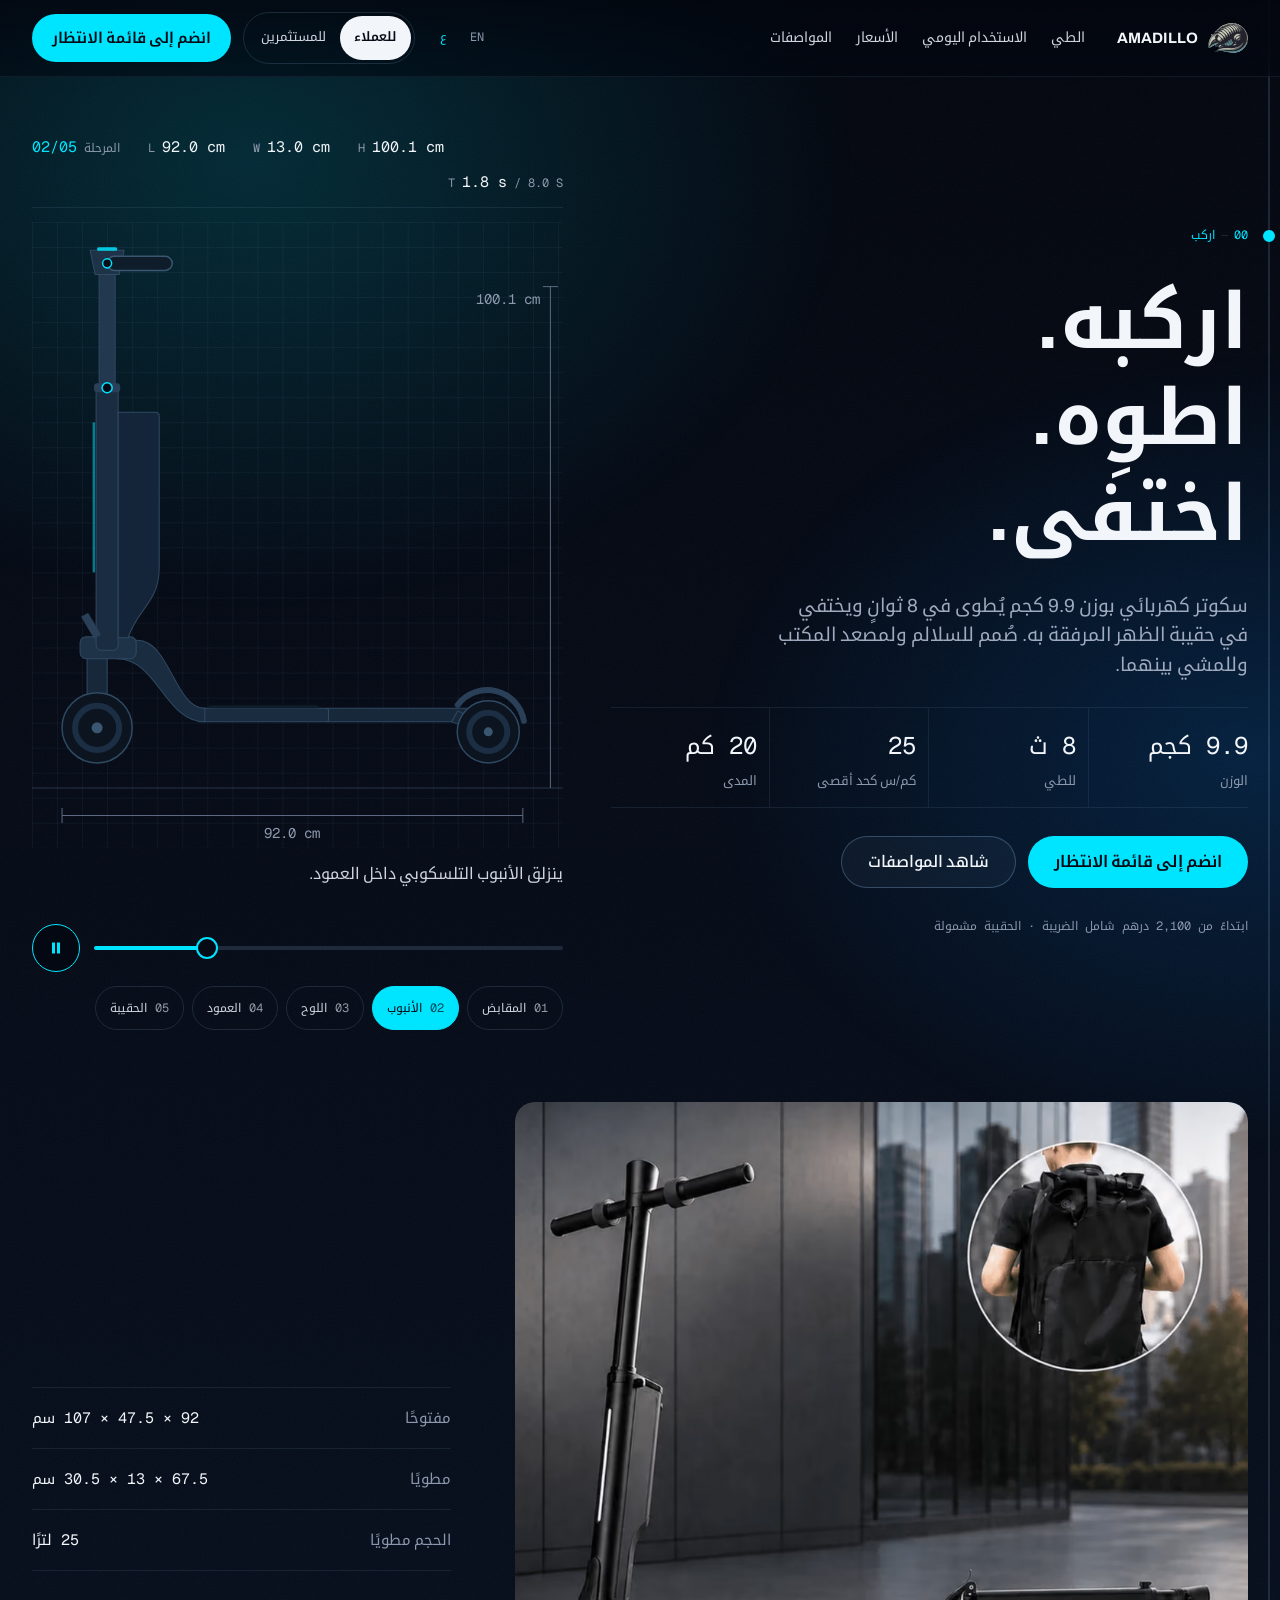
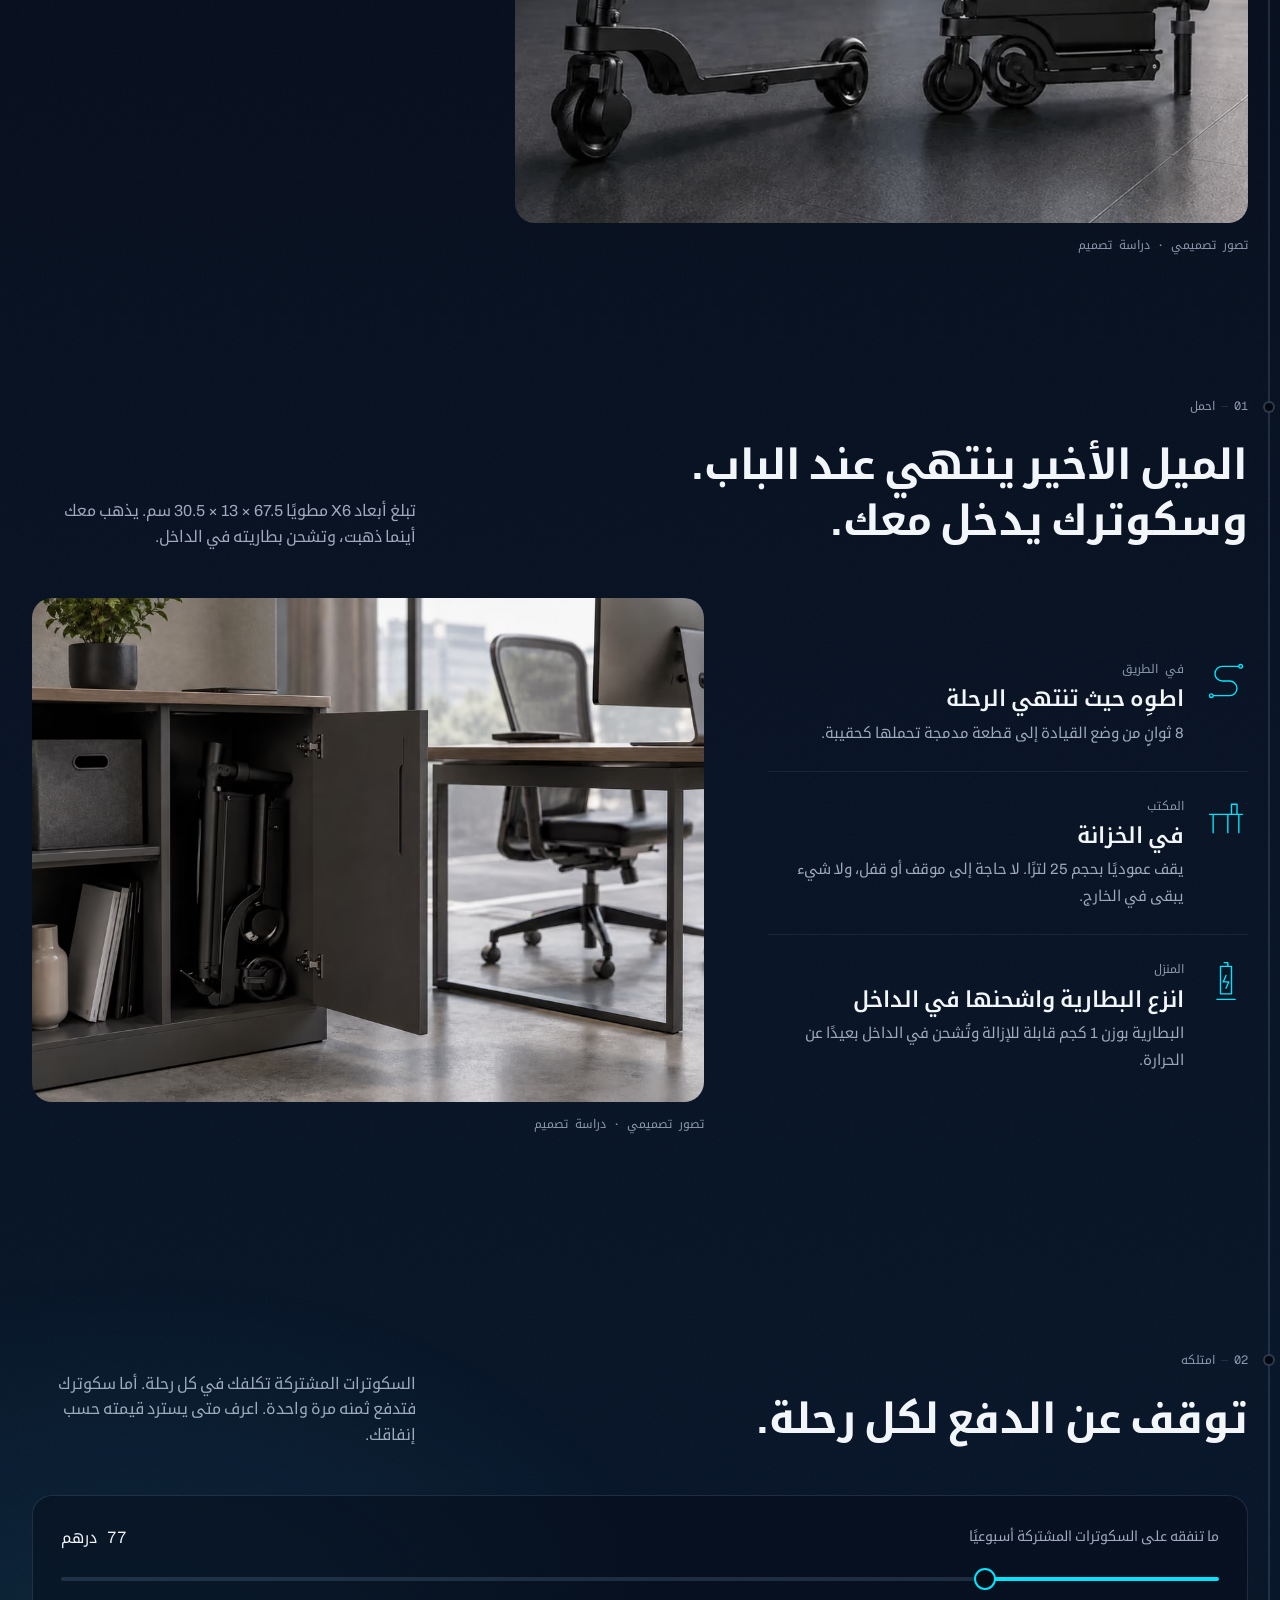
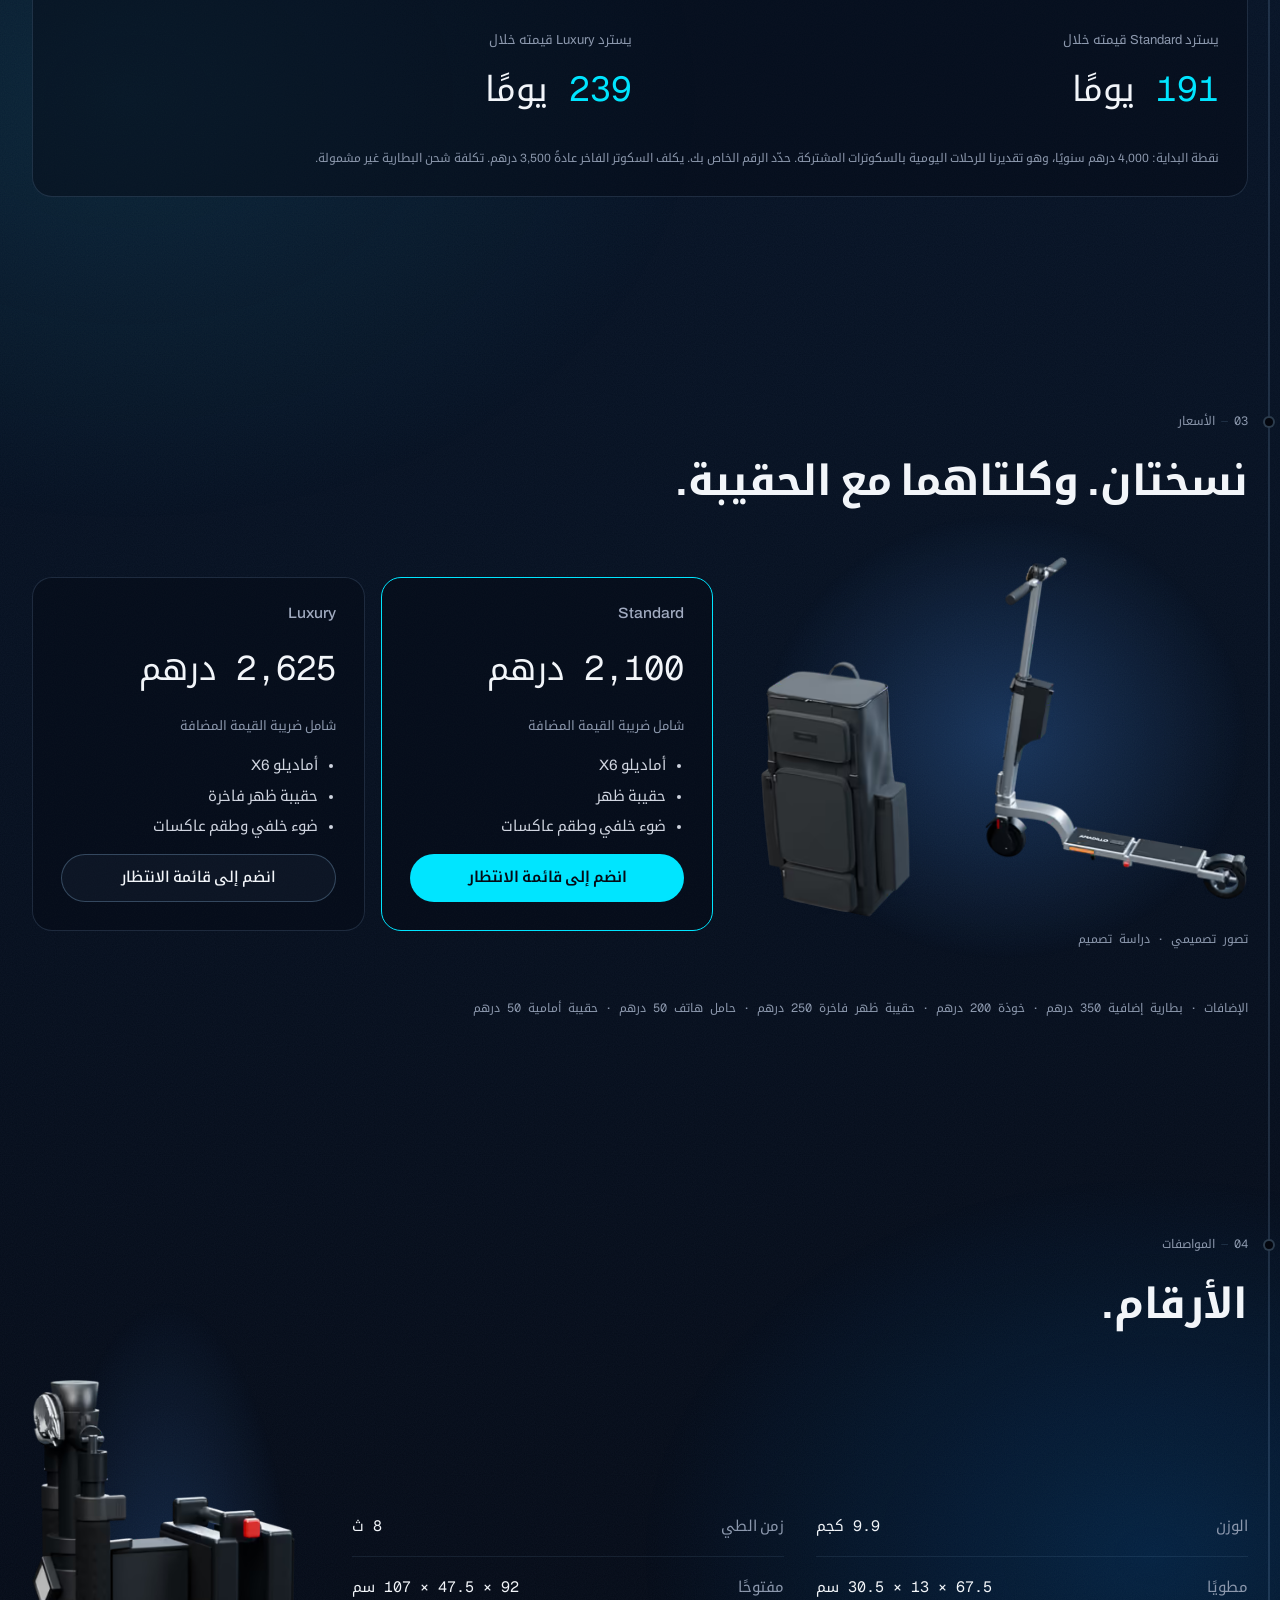
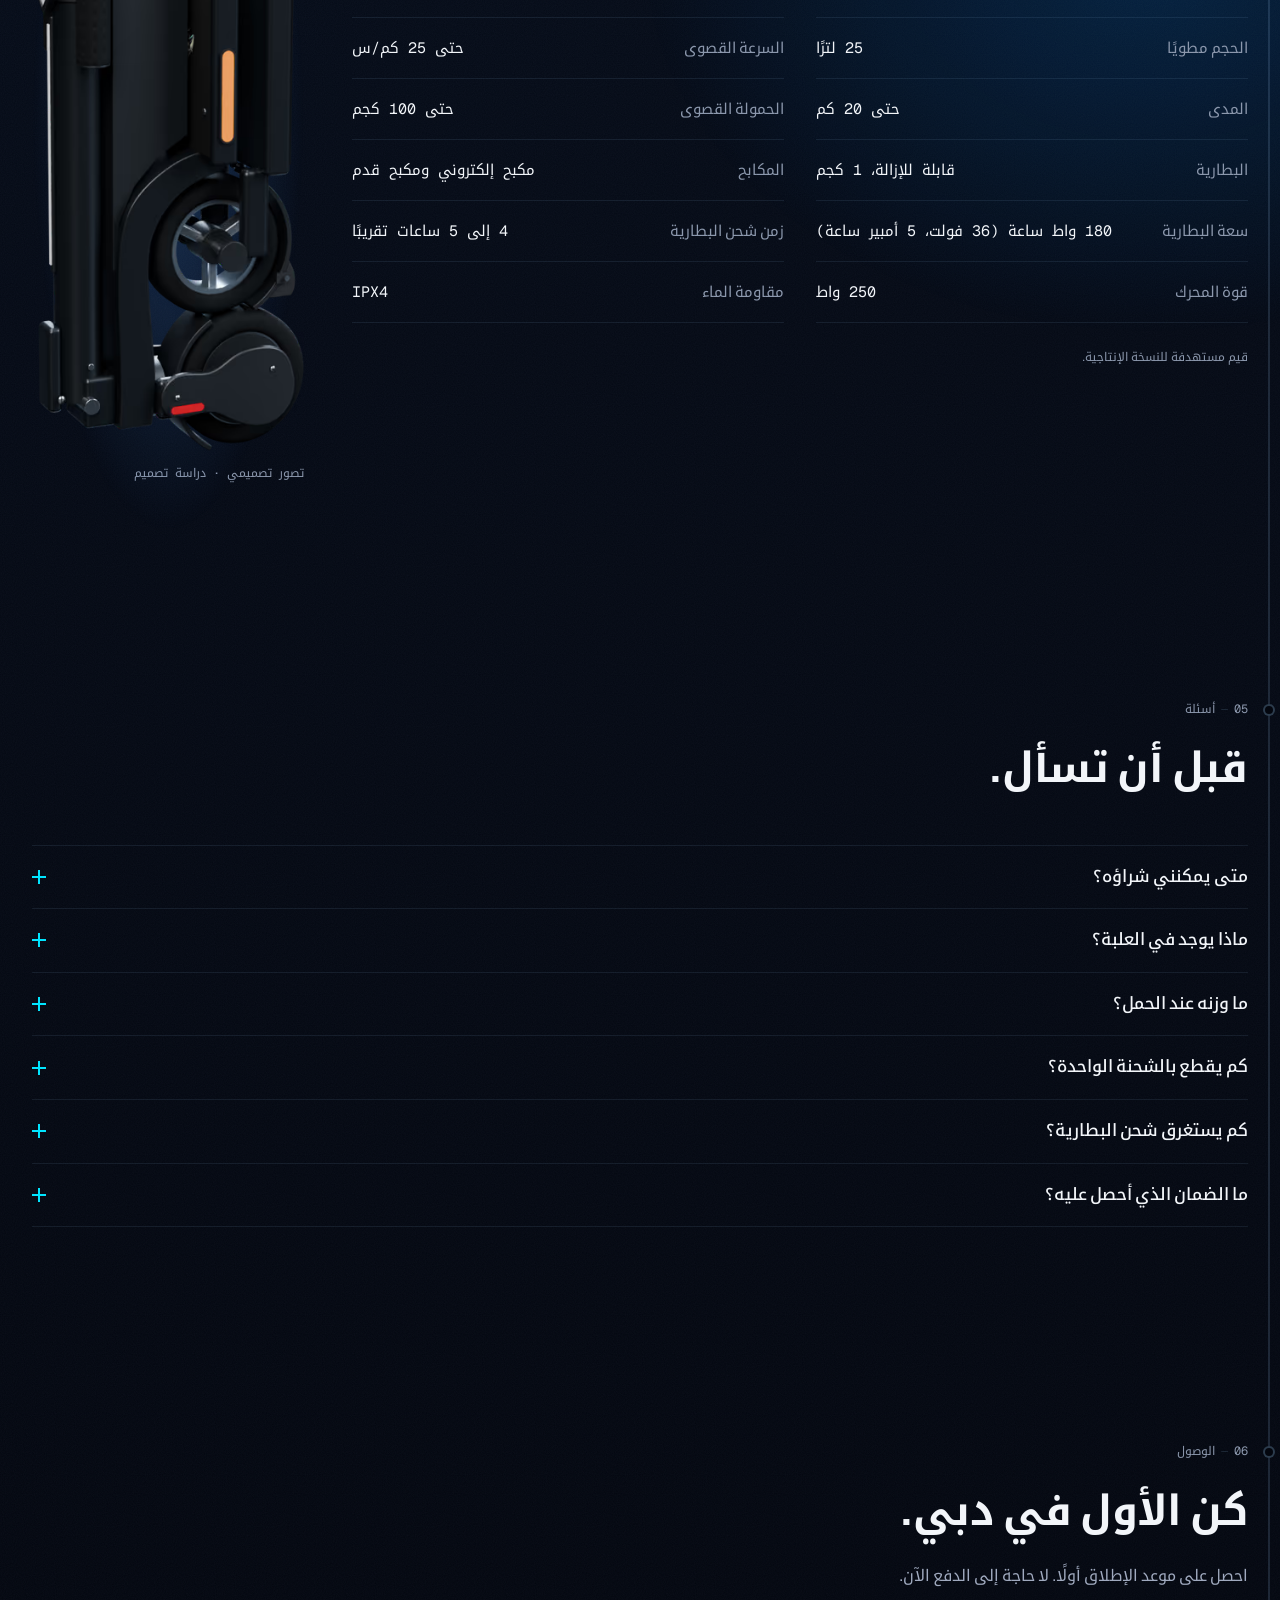
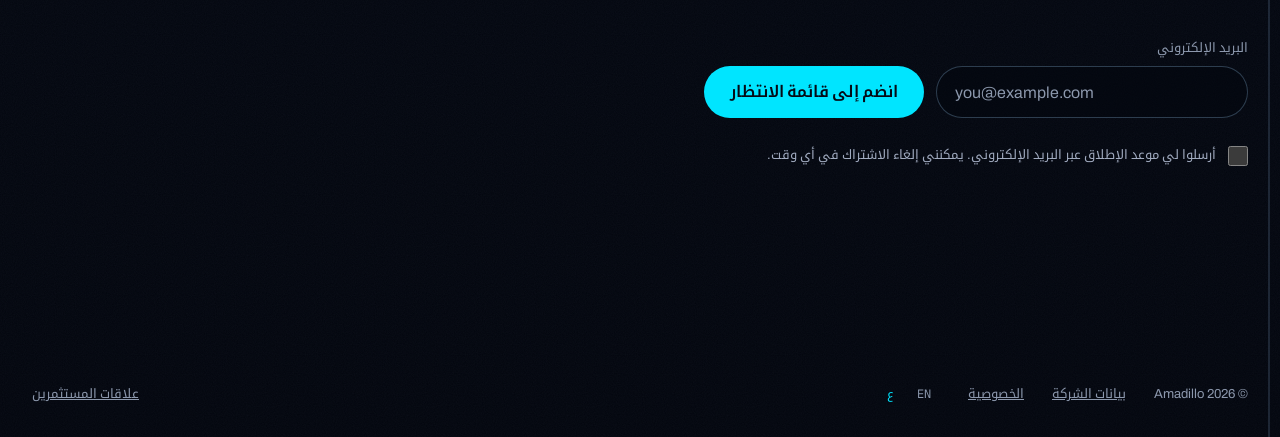
==== commit ecab0955: "Point canonical links and the sitemap back to amadillo.ae Co-Authored-By: Claude Opus 5.5 <noreply@a" ====
--- a/ar/index.html
+++ b/ar/index.html
@@ -1,2 +1,2 @@
-<!DOCTYPE html><html lang="ar" dir="rtl"><head><meta charset="utf-8"><meta name="viewport" content="width=device-width, initial-scale=1"><meta name="color-scheme" content="dark"><meta name="theme-color" content="#050a15"><title>أماديلو — السكوتر الكهربائي الذي يختفي في حقيبة ظهرك</title><meta name="description" content="سكوتر كهربائي قابل للطي بوزن 9.9 كجم لدولة الإمارات. يُطوى في ثوانٍ ويُحمل في حقيبة الظهر المرفقة به."><meta name="robots" content="noindex, nofollow"><!-- Subset fonts (scripts/subset-fonts.mjs), preloaded so the hero text does not wait for the stylesheet. --><link rel="preload" href="/fonts/noto-kufi-arabic-wght.woff2" as="font" type="font/woff2" crossorigin><link rel="preload" href="/fonts/geist-mono-wght.woff2" as="font" type="font/woff2" crossorigin><link rel="icon" type="image/svg+xml" href="/brand/logo-mark.svg"><link rel="alternate icon" type="image/png" href="/brand/favicon-64.png"><link rel="canonical" href="https://www.amadillo.ae/ar/"><link rel="alternate" hreflang="en" href="https://www.amadillo.ae/"><link rel="alternate" hreflang="ar" href="https://www.amadillo.ae/ar/"><link rel="stylesheet" href="/_astro/Base.DRsIj8wl.css"><link rel="stylesheet" href="/_astro/Field.BK8YcaRG.css"><style>.card[data-astro-cid-5iuvr4wi]{flex-direction:column;gap:1rem;padding:1.75rem;display:flex}.card[data-astro-cid-5iuvr4wi].featured{border-color:var(--c-accent)}.name[data-astro-cid-5iuvr4wi]{letter-spacing:0;color:var(--c-text-soft);font-size:.9375rem;font-weight:500}.price[data-astro-cid-5iuvr4wi]{color:var(--c-text-strong);letter-spacing:-.02em;font-size:2.125rem}.note[data-astro-cid-5iuvr4wi]{font-size:var(--fs-small);color:var(--c-text-muted)}ul[data-astro-cid-5iuvr4wi]{flex-direction:column;gap:.5rem;margin:0;padding-inline-start:1.125rem;font-size:.9375rem;line-height:1.5;display:flex}.card[data-astro-cid-5iuvr4wi] .cta{margin-top:auto}
+<!DOCTYPE html><html lang="ar" dir="rtl"><head><meta charset="utf-8"><meta name="viewport" content="width=device-width, initial-scale=1"><meta name="color-scheme" content="dark"><meta name="theme-color" content="#050a15"><title>أماديلو — السكوتر الكهربائي الذي يختفي في حقيبة ظهرك</title><meta name="description" content="سكوتر كهربائي قابل للطي بوزن 9.9 كجم لدولة الإمارات. يُطوى في ثوانٍ ويُحمل في حقيبة الظهر المرفقة به."><meta name="robots" content="noindex, nofollow"><!-- Subset fonts (scripts/subset-fonts.mjs), preloaded so the hero text does not wait for the stylesheet. --><link rel="preload" href="/fonts/noto-kufi-arabic-wght.woff2" as="font" type="font/woff2" crossorigin><link rel="preload" href="/fonts/geist-mono-wght.woff2" as="font" type="font/woff2" crossorigin><link rel="icon" type="image/svg+xml" href="/brand/logo-mark.svg"><link rel="alternate icon" type="image/png" href="/brand/favicon-64.png"><link rel="canonical" href="https://amadillo.ae/ar/"><link rel="alternate" hreflang="en" href="https://amadillo.ae/"><link rel="alternate" hreflang="ar" href="https://amadillo.ae/ar/"><link rel="stylesheet" href="/_astro/Base.DRsIj8wl.css"><link rel="stylesheet" href="/_astro/Field.BK8YcaRG.css"><style>.card[data-astro-cid-5iuvr4wi]{flex-direction:column;gap:1rem;padding:1.75rem;display:flex}.card[data-astro-cid-5iuvr4wi].featured{border-color:var(--c-accent)}.name[data-astro-cid-5iuvr4wi]{letter-spacing:0;color:var(--c-text-soft);font-size:.9375rem;font-weight:500}.price[data-astro-cid-5iuvr4wi]{color:var(--c-text-strong);letter-spacing:-.02em;font-size:2.125rem}.note[data-astro-cid-5iuvr4wi]{font-size:var(--fs-small);color:var(--c-text-muted)}ul[data-astro-cid-5iuvr4wi]{flex-direction:column;gap:.5rem;margin:0;padding-inline-start:1.125rem;font-size:.9375rem;line-height:1.5;display:flex}.card[data-astro-cid-5iuvr4wi] .cta{margin-top:auto}
 </style><link rel="stylesheet" href="/_astro/ProductImage.gO01XHYZ.css"><link rel="stylesheet" href="/_astro/Customers.DLJr7918.css"><script type="module" src="/_astro/page.BsuiZEAU.js"></script></head><body><div class="atmosphere" aria-hidden="true" data-astro-cid-astvurxn><span class="field f1" data-astro-cid-astvurxn></span><span class="field f2" data-astro-cid-astvurxn></span><span class="field f3" data-astro-cid-astvurxn></span><span class="field f4" data-astro-cid-astvurxn></span><span class="field f5" data-astro-cid-astvurxn></span></div><a class="skip" href="#main" data-astro-cid-nen7h5rs>الانتقال إلى المحتوى</a><header class="header" data-astro-cid-nen7h5rs><div class="container bar" data-astro-cid-nen7h5rs><a class="brand" href="/ar/" aria-label="الصفحة الرئيسية لأماديلو" data-astro-cid-nen7h5rs><img src="/brand/logo-mark.svg" alt="" width="40" height="30" decoding="async" data-astro-cid-nen7h5rs><span dir="ltr" data-astro-cid-nen7h5rs>AMADILLO</span></a><nav aria-label="الأقسام" class="links" data-astro-cid-nen7h5rs><a href="#fold" data-astro-cid-nen7h5rs>الطي</a><a href="#everyday" data-astro-cid-nen7h5rs>الاستخدام اليومي</a><a href="#pricing" data-astro-cid-nen7h5rs>الأسعار</a><a href="#specs" data-astro-cid-nen7h5rs>المواصفات</a></nav><div class="actions" data-astro-cid-nen7h5rs><span class="lang-wide" data-astro-cid-nen7h5rs><nav class="langs mono" aria-label="اللغة" data-astro-cid-lemdd452><a class="lang" href="/" hreflang="en" lang="en" title="English" aria-label="English" data-astro-cid-lemdd452>EN</a><span class="lang on" aria-current="true" title="العربية" data-astro-cid-lemdd452>ع</span></nav></span><nav class="switch" aria-label="الفئة" data-astro-cid-ph7txtrj><span class="opt on" aria-current="page" data-astro-cid-ph7txtrj>للعملاء</span><a class="opt" href="/ar/investors" data-astro-cid-ph7txtrj>للمستثمرين</a></nav><a href="#waitlist" class="btn btn-primary btn-md cta" data-astro-cid-nen7h5rs="true">انضم إلى قائمة الانتظار</a><details class="menu" data-astro-cid-nen7h5rs><summary aria-label="القائمة" data-astro-cid-nen7h5rs><span class="open" data-astro-cid-nen7h5rs><svg width="18" height="18" viewBox="0 0 16 16" fill="none" stroke="currentColor" stroke-width="1.5" stroke-linecap="round" stroke-linejoin="round" aria-hidden="true"><path d="M2 4.5h12M2 8h12M2 11.5h12"/></svg></span><span class="shut" data-astro-cid-nen7h5rs><svg width="18" height="18" viewBox="0 0 16 16" fill="none" stroke="currentColor" stroke-width="1.5" stroke-linecap="round" stroke-linejoin="round" aria-hidden="true"><path d="m3.5 3.5 9 9m0-9-9 9"/></svg></span></summary><nav aria-label="قائمة الأقسام" class="sheet" data-astro-cid-nen7h5rs><a href="#fold" data-astro-cid-nen7h5rs>الطي</a><a href="#everyday" data-astro-cid-nen7h5rs>الاستخدام اليومي</a><a href="#pricing" data-astro-cid-nen7h5rs>الأسعار</a><a href="#specs" data-astro-cid-nen7h5rs>المواصفات</a><a href="#waitlist" class="btn btn-primary btn-md" data-astro-cid-nen7h5rs="true">انضم إلى قائمة الانتظار</a><div class="lang-sheet" data-astro-cid-nen7h5rs><nav class="langs mono" aria-label="اللغة" data-astro-cid-lemdd452><a class="lang" href="/" hreflang="en" lang="en" title="English" aria-label="English" data-astro-cid-lemdd452>EN</a><span class="lang on" aria-current="true" title="العربية" data-astro-cid-lemdd452>ع</span></nav></div></nav></details></div></div></header><script type="module">document.querySelectorAll(`.menu .sheet a`).forEach(e=>{e.addEventListener(`click`,()=>e.closest(`details`)?.removeAttribute(`open`))});</script><main id="main"><div class="route" aria-hidden="true" data-astro-cid-cz245ulg><span class="fill" data-astro-cid-cz245ulg></span></div><section class="container hero" id="top" data-astro-cid-br2oot2i><div class="copy" data-astro-cid-br2oot2i><span class="stop start" data-astro-cid-aq7dzzhk><span class="dot" aria-hidden="true" data-astro-cid-aq7dzzhk></span><span class="mono text" data-astro-cid-aq7dzzhk>00<span class="sep" aria-hidden="true" data-astro-cid-aq7dzzhk>—</span>اركب</span></span><script type="module">var e=()=>{let e=document.documentElement.dir===`rtl`,t=document.documentElement.clientWidth;document.querySelectorAll(`.stop`).forEach(n=>{let r=n.getBoundingClientRect();n.style.setProperty(`--stop-left`,`${e?t-r.right:r.left}px`)})};e(),addEventListener(`resize`,e,{passive:!0});</script><h1 data-astro-cid-br2oot2i><span class="line l1" data-astro-cid-br2oot2i>اركبه.</span><span class="line l2" data-astro-cid-br2oot2i>اطوِه.</span><span class="line l3 ghost" data-astro-cid-br2oot2i>اختفى.</span></h1><p class="lead" data-astro-cid-br2oot2i>سكوتر كهربائي بوزن 9.9 كجم يُطوى في 8 ثوانٍ ويختفي في حقيبة الظهر المرفقة به. صُمم للسلالم ولمصعد المكتب وللمشي بينهما.</p><dl class="stats s-md" style="--cols: 4" data-astro-cid-bchll4or><div class="stat" data-astro-cid-bchll4or><dt class="label" data-astro-cid-bchll4or>الوزن</dt><dd class="mono value" data-astro-cid-bchll4or>9.9 كجم</dd></div><div class="stat" data-astro-cid-bchll4or><dt class="label" data-astro-cid-bchll4or>للطي</dt><dd class="mono value" data-astro-cid-bchll4or>8 ث</dd></div><div class="stat" data-astro-cid-bchll4or><dt class="label" data-astro-cid-bchll4or>كم/س كحد أقصى</dt><dd class="mono value" data-astro-cid-bchll4or>25</dd></div><div class="stat" data-astro-cid-bchll4or><dt class="label" data-astro-cid-bchll4or>المدى</dt><dd class="mono value" data-astro-cid-bchll4or>20 كم</dd></div></dl><div class="ctas" data-astro-cid-br2oot2i><a href="#waitlist" class="btn btn-primary" data-astro-cid-br2oot2i="true">انضم إلى قائمة الانتظار</a><a href="#specs" class="btn btn-ghost" data-astro-cid-br2oot2i="true">شاهد المواصفات</a></div><span class="note mono" data-astro-cid-br2oot2i>ابتداءً من 2,100 درهم شامل الضريبة · الحقيبة مشمولة</span></div><div class="stage" id="fold" data-astro-cid-br2oot2i><div class="ghostfold" data-ghostfold data-seconds="8" data-captions="[&quot;وضع القيادة. 92 × 47.5 × 107 سم، 9.9 كجم.&quot;,&quot;تنطوي المقابض إلى الأسفل. يقل العرض من 47.5 إلى 13 سم.&quot;,&quot;ينزلق الأنبوب التلسكوبي داخل العمود.&quot;,&quot;ينطوي الجزء الخلفي من اللوح إلى الأمام عند مفصله الأوسط.&quot;,&quot;ينطوي العمود مع البطارية بشكل مسطح: 67.5 × 13 × 30.5 سم.&quot;,&quot;عموديًا داخل حقيبة الظهر: 25 لترًا. اختفى.&quot;]" data-play-label="تشغيل حركة الطي" data-pause-label="إيقاف حركة الطي" data-astro-cid-t42quo57><div class="readout mono" aria-hidden="true" dir="ltr" data-astro-cid-t42quo57><span data-astro-cid-t42quo57>المرحلة <b class="accent" data-out="phase" data-astro-cid-t42quo57>00/05</b></span><span data-astro-cid-t42quo57>L <b data-out="length" data-astro-cid-t42quo57>92.0 cm</b></span><span class="wide" data-astro-cid-t42quo57>W <b data-out="width" data-astro-cid-t42quo57>47.5 cm</b></span><span data-astro-cid-t42quo57>H <b data-out="height" data-astro-cid-t42quo57>107.0 cm</b></span><span class="time" data-astro-cid-t42quo57>t <b data-out="time" data-astro-cid-t42quo57>0.0 s</b><span class="wide" data-astro-cid-t42quo57> / 8.0 s</span></span></div><svg class="drawing" viewBox="-60 20 1060 1250" role="img" aria-label="منظر جانبي لسكوتر أماديلو X6 وهو يُطوى من وضع القيادة (92 × 107 سم) إلى داخل حقيبته (67.5 × 30.5 سم)." data-astro-cid-t42quo57><line x1="-60" y1="1150" x2="1000" y2="1150" class="ground" data-astro-cid-t42quo57></line><g data-part="lift" data-astro-cid-t42quo57><g data-part="pack" data-astro-cid-t42quo57><g data-part="rear" data-astro-cid-t42quo57><rect x="525" y="1041" width="290" height="27" rx="6" class="p2" data-astro-cid-t42quo57></rect><path d="M790 1046 L862 1080 L848 1094 L778 1068 Z" class="p2" data-astro-cid-t42quo57></path><path d="M790 1034 A 74 74 0 0 1 922 1066" class="fender" data-astro-cid-t42quo57></path><circle cx="851" cy="1088" r="62" class="tyre" data-astro-cid-t42quo57></circle><circle cx="851" cy="1088" r="38" class="rim" data-astro-cid-t42quo57></circle><circle cx="851" cy="1088" r="9" class="hub" data-astro-cid-t42quo57></circle><circle cx="525" cy="1076" r="13" class="joint" data-joint="hinge" data-astro-cid-t42quo57></circle></g><rect x="270" y="1041" width="262" height="27" rx="4" class="p1" data-astro-cid-t42quo57></rect><rect x="292" y="1035" width="220" height="6" rx="3" class="tape" data-astro-cid-t42quo57></rect><path d="M110 905 L150 905 C215 905 225 1041 285 1041 L285 1068 C205 1068 190 942 110 942 Z" class="p1" data-astro-cid-t42quo57></path><rect x="50" y="930" width="40" height="150" rx="10" class="p2" data-astro-cid-t42quo57></rect><circle cx="70" cy="1080" r="70" class="tyre" data-astro-cid-t42quo57></circle><circle cx="70" cy="1080" r="44" class="rim" data-astro-cid-t42quo57></circle><circle cx="70" cy="1080" r="11" class="hub" data-astro-cid-t42quo57></circle><rect x="36" y="898" width="112" height="44" rx="12" class="p3" data-astro-cid-t42quo57></rect><g data-part="stem" data-astro-cid-t42quo57><g data-part="tele" data-astro-cid-t42quo57><rect x="74" y="80" width="32" height="340" rx="8" class="p4" data-astro-cid-t42quo57></rect><path d="M56 58 L124 58 L114 106 L66 106 Z" class="p3" data-astro-cid-t42quo57></path><rect x="70" y="52" width="40" height="7" rx="3" class="display" data-astro-cid-t42quo57></rect><circle cx="90" cy="84" r="18" class="grip" data-part="bar" data-astro-cid-t42quo57></circle><rect x="90" y="70" width="0" height="28" rx="14" class="grip" data-part="grips" data-astro-cid-t42quo57></rect><circle cx="90" cy="84" r="9" class="joint" data-joint="grip" data-astro-cid-t42quo57></circle></g><rect x="68" y="400" width="44" height="525" rx="10" class="p1" data-astro-cid-t42quo57></rect><rect x="61" y="470" width="5" height="300" rx="2" class="light" data-astro-cid-t42quo57></rect><path d="M112 450 L186 450 Q194 450 194 458 L194 760 C194 830 150 842 132 900 L112 900 Z" class="battery" data-astro-cid-t42quo57></path><rect x="64" y="392" width="52" height="18" rx="6" class="clamp" data-astro-cid-t42quo57></rect><path d="M64 902 L38 858 L52 850 L78 894 Z" class="clamp" data-astro-cid-t42quo57></path><circle cx="90" cy="401" r="10" class="joint" data-joint="tele" data-astro-cid-t42quo57></circle><circle cx="90" cy="920" r="13" class="joint" data-joint="stem" data-astro-cid-t42quo57></circle></g></g></g><g data-part="bag" opacity="0" data-astro-cid-t42quo57><path d="M270 640 Q270 560 350 560 L570 560 Q650 560 650 640 L650 1120 Q650 1150 620 1150 L300 1150 Q270 1150 270 1120 Z" class="bag" data-astro-cid-t42quo57></path><path d="M300 660 L300 1100 M620 660 L620 1100" class="seam" data-astro-cid-t42quo57></path><line x1="300" y1="600" x2="620" y2="600" class="strap" data-astro-cid-t42quo57></line><rect x="436" y="690" width="48" height="8" rx="4" class="display" data-astro-cid-t42quo57></rect></g><g data-part="dims" class="dims" data-astro-cid-t42quo57><line x1="0" y1="1205" x2="920" y2="1205" data-dim="l-line" data-astro-cid-t42quo57></line><line x1="0" y1="1190" x2="0" y2="1220" data-astro-cid-t42quo57></line><line x1="920" y1="1190" x2="920" y2="1220" data-dim="l-tick" data-astro-cid-t42quo57></line><text x="460" y="1250" text-anchor="middle" data-dim="l-text" data-astro-cid-t42quo57>92.0 cm</text><line x1="975" y1="1150" x2="975" y2="80" data-dim="h-line" data-astro-cid-t42quo57></line><line x1="960" y1="80" x2="990" y2="80" data-dim="h-tick" data-astro-cid-t42quo57></line><text x="955" y="114" text-anchor="end" data-dim="h-text" data-astro-cid-t42quo57>107.0 cm</text></g><text x="460" y="1250" text-anchor="middle" class="packed" data-part="packed" opacity="0" data-astro-cid-t42quo57>25 لترًا · 9.9 كجم · على ظهرك</text></svg><p class="caption" aria-live="polite" data-out="caption" data-astro-cid-t42quo57>وضع القيادة. 92 × 47.5 × 107 سم، 9.9 كجم.</p><!-- Left to right in every language: the slider follows the drawing, which reads left to right. --><div class="controls" dir="ltr" data-astro-cid-t42quo57><button type="button" class="play" data-play aria-label="تشغيل حركة الطي" data-astro-cid-t42quo57><span class="i-play" data-astro-cid-t42quo57><svg width="16" height="16" viewBox="0 0 16 16" fill="none" stroke="currentColor" stroke-width="1.5" stroke-linecap="round" stroke-linejoin="round" aria-hidden="true"><path d="M4.5 2.5 13.5 8l-9 5.5z" fill="currentColor" stroke="none"/></svg></span><span class="i-pause" data-astro-cid-t42quo57><svg width="16" height="16" viewBox="0 0 16 16" fill="none" stroke="currentColor" stroke-width="1.5" stroke-linecap="round" stroke-linejoin="round" aria-hidden="true"><path d="M4 2.5h3v11H4zM9 2.5h3v11H9z" fill="currentColor" stroke="none"/></svg></span></button><label for="ghostfold-range" class="visually-hidden" data-astro-cid-t42quo57>تقدم الطي</label><input id="ghostfold-range" class="range" type="range" min="0" max="1000" step="1" value="0" style="--fill: 0%" data-range data-astro-cid-t42quo57></div><div class="chips" role="group" aria-label="الانتقال إلى مرحلة من الطي" data-astro-cid-t42quo57><button type="button" class="chip" aria-pressed="false" data-chip="0.15" data-astro-cid-t42quo57="true" data-astro-cid-ags4ogmk><span class="idx" data-astro-cid-ags4ogmk>01</span>المقابض</button><button type="button" class="chip" aria-pressed="false" data-chip="0.35" data-astro-cid-t42quo57="true" data-astro-cid-ags4ogmk><span class="idx" data-astro-cid-ags4ogmk>02</span>الأنبوب</button><button type="button" class="chip" aria-pressed="false" data-chip="0.6" data-astro-cid-t42quo57="true" data-astro-cid-ags4ogmk><span class="idx" data-astro-cid-ags4ogmk>03</span>اللوح</button><button type="button" class="chip" aria-pressed="false" data-chip="0.85" data-astro-cid-t42quo57="true" data-astro-cid-ags4ogmk><span class="idx" data-astro-cid-ags4ogmk>04</span>العمود</button><button type="button" class="chip" aria-pressed="false" data-chip="1" data-astro-cid-t42quo57="true" data-astro-cid-ags4ogmk><span class="idx" data-astro-cid-ags4ogmk>05</span>الحقيبة</button></div></div><script type="module">var e=[{key:`grips`,end:.15},{key:`telescope`,end:.35},{key:`deck`,end:.6},{key:`stem`,end:.85},{key:`backpack`,end:1}],t={l:920,w:475,h:1070},n={l:675,w:130,h:305},r=e=>e<.5?4*e*e*e:1-(-2*e+2)**3/2,i=e=>Math.min(1,Math.max(0,e));function a(a){let o=i(a),s=(e,t)=>r(i((o-e)/(t-e))),c=s(0,.15),l=s(.15,.35),u=s(.35,.6),d=s(.6,.85),f=s(.85,1),p=Math.min(1,o/.08)*(1-f),m=o<=0?0:e.findIndex(e=>o<=e.end)+1,h=(e,t)=>o>e-.02&&o<t+.02&&f<1;return{phase:m,lift:`translate(0 ${(-50*p).toFixed(1)})`,pack:`translate(${(122*f).toFixed(1)} ${(-203*f).toFixed(1)}) rotate(${(-90*f).toFixed(2)} 338 1015)`,rear:`rotate(${(-180*u).toFixed(2)} 525 1076)`,stem:`rotate(${(90*d).toFixed(2)} 90 920)`,tele:`translate(0 ${(280*l).toFixed(1)})`,gripWidth:130*c,barOpacity:1-c,bag:`translate(0 ${(260*(1-f)).toFixed(1)})`,bagOpacity:f,dimOpacity:1-f,joints:{grip:h(0,.15),tele:h(.15,.35),hinge:h(.35,.6),stem:h(.6,.85)},length:Math.round(t.l-(t.l-n.l)*(.55*u+.45*d)),width:Math.round(t.w-(t.w-n.w)*c),height:Math.round(t.h-280*l-(t.h-280-n.h)*d)}}var o=e=>`${(e/10).toFixed(1)} cm`,s=document.querySelector(`[data-ghostfold]`);s&&c(s);function c(e){let t=t=>e.querySelector(t),n=Object.fromEntries([`lift`,`pack`,`rear`,`stem`,`tele`,`bar`,`grips`,`bag`,`dims`,`packed`].map(e=>[e,t(`[data-part="${e}"]`)])),r=Object.fromEntries([`grip`,`tele`,`hinge`,`stem`].map(e=>[e,t(`[data-joint="${e}"]`)])),i=e=>t(`[data-dim="${e}"]`),s=e=>t(`[data-out="${e}"]`),c=t(`[data-range]`),l=t(`[data-play]`),u=[...e.querySelectorAll(`[data-chip]`)],d=JSON.parse(e.dataset.captions??`[]`),f=Number(e.dataset.seconds??8),p=matchMedia(`(prefers-reduced-motion: reduce)`).matches,m=0,h=-1,g=(e,t)=>{e.textContent!==t&&(e.textContent=t)},_=e=>{if(e===m&&h!==-1)return;m=e;let t=a(e);n.lift.setAttribute(`transform`,t.lift),n.pack.setAttribute(`transform`,t.pack),n.rear.setAttribute(`transform`,t.rear),n.stem.setAttribute(`transform`,t.stem),n.tele.setAttribute(`transform`,t.tele),n.grips.setAttribute(`width`,t.gripWidth.toFixed(1)),n.bar.setAttribute(`opacity`,t.barOpacity.toFixed(2)),n.bag.setAttribute(`transform`,t.bag),n.bag.setAttribute(`opacity`,t.bagOpacity.toFixed(2)),n.dims.setAttribute(`opacity`,t.dimOpacity.toFixed(2)),n.packed.setAttribute(`opacity`,t.bagOpacity.toFixed(2));for(let[e,n]of Object.entries(t.joints))r[e].classList.toggle(`on`,n);i(`l-line`).setAttribute(`x2`,String(t.length)),i(`l-tick`).setAttribute(`x1`,String(t.length)),i(`l-tick`).setAttribute(`x2`,String(t.length)),i(`l-text`).setAttribute(`x`,String(t.length/2)),g(i(`l-text`),o(t.length));let l=1150-t.height;i(`h-line`).setAttribute(`y2`,String(l)),i(`h-tick`).setAttribute(`y1`,String(l)),i(`h-tick`).setAttribute(`y2`,String(l)),i(`h-text`).setAttribute(`y`,String(l+34)),g(i(`h-text`),o(t.height)),g(s(`length`),o(t.length)),g(s(`width`),o(t.width)),g(s(`height`),o(t.height)),g(s(`time`),`${(e*f).toFixed(1)} s`),g(s(`phase`),`0${t.phase}/05`),c.value=String(Math.round(e*1e3)),c.style.setProperty(`--fill`,`${(e*100).toFixed(1)}%`),t.phase!==h&&(h=t.phase,s(`caption`).textContent=d[t.phase]??``,u.forEach((e,n)=>e.setAttribute(`aria-pressed`,String(n+1===t.phase))))},v=0,y=!1,b=t=>{y=t,e.classList.toggle(`is-playing`,t),l.setAttribute(`aria-label`,(t?e.dataset.pauseLabel:e.dataset.playLabel)??``),t||cancelAnimationFrame(v)},x=()=>{m>=1&&_(0),b(!0);let e=performance.now(),t=n=>{let r=Math.min(1,m+(n-e)/(f*1e3*.75));e=n,_(r),r>=1?(b(!1),C()):v=requestAnimationFrame(t)};v=requestAnimationFrame(t)},S,C=()=>S?.disconnect();p||(S=new IntersectionObserver(([e])=>{e.isIntersecting&&!y?x():!e.isIntersecting&&y&&b(!1)},{threshold:.5}),S.observe(t(`.drawing`)));let w=()=>{C(),b(!1)};l.addEventListener(`click`,()=>{let e=y;w(),e||x()}),c.addEventListener(`input`,()=>{w(),_(Number(c.value)/1e3)}),u.forEach(e=>e.addEventListener(`click`,()=>{w(),_(Number(e.dataset.chip))})),_(m)}</script></div></section><div class="container showcase" data-astro-cid-br2oot2i><figure class="product-image photo" data-astro-cid-seiejway><div class="frame" data-astro-cid-seiejway><picture data-astro-cid-seiejway><source type="image/avif" srcset="/img/city-640.avif 640w, /img/city-960.avif 960w, /img/city-1149.avif 1149w" sizes="(min-width: 960px) 46rem, 100vw" data-astro-cid-seiejway><img src="/img/city-640.webp" srcset="/img/city-640.webp 640w, /img/city-960.webp 960w, /img/city-1149.webp 1149w" sizes="(min-width: 960px) 46rem, 100vw" width="1149" height="1130" alt="سكوتر أماديلو X6 في ساحة بالمدينة: مفتوحًا ومطويًا وفي الحقيبة على ظهر الراكب." loading="lazy" decoding="async" data-astro-cid-seiejway></picture></div><figcaption class="mono" data-astro-cid-seiejway>تصور تصميمي · دراسة تصميم</figcaption></figure><dl class="specs c-1" data-astro-cid-uzz5av54><div class="row" data-astro-cid-uzz5av54><dt data-astro-cid-uzz5av54>مفتوحًا</dt><dd class="mono" data-astro-cid-uzz5av54>92 × 47.5 × 107 سم</dd></div><div class="row" data-astro-cid-uzz5av54><dt data-astro-cid-uzz5av54>مطويًا</dt><dd class="mono" data-astro-cid-uzz5av54>67.5 × 13 × 30.5 سم</dd></div><div class="row" data-astro-cid-uzz5av54><dt data-astro-cid-uzz5av54>الحجم مطويًا</dt><dd class="mono" data-astro-cid-uzz5av54>25 لترًا</dd></div></dl></div><section id="everyday" class="section" data-astro-cid-5lyysmr3><div class="container inner" data-astro-cid-5lyysmr3><div class="head split" data-astro-cid-5lyysmr3><div class="titles" data-astro-cid-5lyysmr3><span class="stop" data-astro-cid-aq7dzzhk><span class="dot" aria-hidden="true" data-astro-cid-aq7dzzhk></span><span class="mono text" data-astro-cid-aq7dzzhk>01<span class="sep" aria-hidden="true" data-astro-cid-aq7dzzhk>—</span>احمل</span></span><h2 data-astro-cid-5lyysmr3>الميل الأخير ينتهي عند الباب. وسكوترك يدخل معك.</h2></div><p class="lead" data-astro-cid-5lyysmr3>تبلغ أبعاد X6 مطويًا ‏67.5 × 13 × 30.5 سم. يذهب معك أينما ذهبت، وتشحن بطاريته في الداخل.</p></div><div class="everyday" data-astro-cid-br2oot2i><ol class="moments" data-astro-cid-br2oot2i><li data-astro-cid-br2oot2i><svg viewBox="0 0 48 48" aria-hidden="true" class="pict" data-astro-cid-br2oot2i><path d="M10 40h18a8 8 0 0 0 0-16H20a8 8 0 0 1 0-16h18M6 40a2 2 0 1 0 4 0a2 2 0 1 0-4 0M38 8a2 2 0 1 0 4 0a2 2 0 1 0-4 0" data-astro-cid-br2oot2i></path></svg><div class="moment" data-astro-cid-br2oot2i><span class="mono idx" data-astro-cid-br2oot2i>في الطريق</span><h3 data-astro-cid-br2oot2i>اطوِه حيث تنتهي الرحلة</h3><p data-astro-cid-br2oot2i>8 ثوانٍ من وضع القيادة إلى قطعة مدمجة تحملها كحقيبة.</p></div></li><li data-astro-cid-br2oot2i><svg viewBox="0 0 48 48" aria-hidden="true" class="pict" data-astro-cid-br2oot2i><path d="M6 20h36M10 20v20M38 20v20M26 20v20M30 9h6v11h-6z" data-astro-cid-br2oot2i></path></svg><div class="moment" data-astro-cid-br2oot2i><span class="mono idx" data-astro-cid-br2oot2i>المكتب</span><h3 data-astro-cid-br2oot2i>في الخزانة</h3><p data-astro-cid-br2oot2i>يقف عموديًا بحجم 25 لترًا. لا حاجة إلى موقف أو قفل، ولا شيء يبقى في الخارج.</p></div></li><li data-astro-cid-br2oot2i><svg viewBox="0 0 48 48" aria-hidden="true" class="pict" data-astro-cid-br2oot2i><path d="M18 8h12v30H18zM22 4h4v4M24 18l-3 7h6l-3 7M14 44h20" data-astro-cid-br2oot2i></path></svg><div class="moment" data-astro-cid-br2oot2i><span class="mono idx" data-astro-cid-br2oot2i>المنزل</span><h3 data-astro-cid-br2oot2i>انزع البطارية واشحنها في الداخل</h3><p data-astro-cid-br2oot2i>البطارية بوزن 1 كجم قابلة للإزالة وتُشحن في الداخل بعيدًا عن الحرارة.</p></div></li></ol><figure class="product-image photo" data-astro-cid-seiejway><div class="frame" data-astro-cid-seiejway><picture data-astro-cid-seiejway><source type="image/avif" srcset="/img/cabinet-640.avif 640w, /img/cabinet-1000.avif 1000w, /img/cabinet-1448.avif 1448w" sizes="(min-width: 960px) 44rem, 100vw" data-astro-cid-seiejway><img src="/img/cabinet-640.webp" srcset="/img/cabinet-640.webp 640w, /img/cabinet-1000.webp 1000w, /img/cabinet-1448.webp 1448w" sizes="(min-width: 960px) 44rem, 100vw" width="1448" height="1086" alt="سكوتر أماديلو X6 مطويًا وواقفًا داخل خزانة في مكتب." loading="lazy" decoding="async" data-astro-cid-seiejway></picture></div><figcaption class="mono" data-astro-cid-seiejway>تصور تصميمي · دراسة تصميم</figcaption></figure></div></div></section><section id="own" class="section" data-astro-cid-5lyysmr3><div class="container inner" data-astro-cid-5lyysmr3><div class="head split" data-astro-cid-5lyysmr3><div class="titles" data-astro-cid-5lyysmr3><span class="stop" data-astro-cid-aq7dzzhk><span class="dot" aria-hidden="true" data-astro-cid-aq7dzzhk></span><span class="mono text" data-astro-cid-aq7dzzhk>02<span class="sep" aria-hidden="true" data-astro-cid-aq7dzzhk>—</span>امتلكه</span></span><h2 data-astro-cid-5lyysmr3>توقف عن الدفع لكل رحلة.</h2></div><p class="lead" data-astro-cid-5lyysmr3>السكوترات المشتركة تكلفك في كل رحلة. أما سكوترك فتدفع ثمنه مرة واحدة. اعرف متى يسترد قيمته حسب إنفاقك.</p></div><div class="payback surface" data-payback data-astro-cid-d4ax2vmt><div class="range-field" data-astro-cid-3jnsot4f><div class="top" data-astro-cid-3jnsot4f><label for="rental-week" data-astro-cid-3jnsot4f>ما تنفقه على السكوترات المشتركة أسبوعيًا</label><output for="rental-week" class="mono" data-pattern="{n} درهم" data-locale="ar-AE-u-nu-latn" data-astro-cid-3jnsot4f>77 درهم</output></div><input id="rental-week" class="range" type="range" min="20" max="300" step="5" value="77" style="--fill: 20.357142857142858%" data-astro-cid-3jnsot4f></div><script type="module">var e=e=>{let t=Number(e.min),n=Number(e.max),r=Number(e.value);e.style.setProperty(`--fill`,`${(r-t)/(n-t)*100}%`);let i=e.closest(`.range-field`)?.querySelector(`output`);i&&(i.textContent=(i.dataset.pattern??`{n}`).replace(`{n}`,r.toLocaleString(i.dataset.locale)))};document.querySelectorAll(`.range-field .range`).forEach(t=>{t.addEventListener(`input`,()=>e(t))});</script><dl class="results" data-astro-cid-d4ax2vmt><div data-astro-cid-d4ax2vmt><dt data-astro-cid-d4ax2vmt>يسترد Standard قيمته خلال</dt><dd class="mono" data-astro-cid-d4ax2vmt><span data-days="standard" data-price="2100" data-astro-cid-d4ax2vmt>191</span> يومًا</dd></div><div data-astro-cid-d4ax2vmt><dt data-astro-cid-d4ax2vmt>يسترد Luxury قيمته خلال</dt><dd class="mono" data-astro-cid-d4ax2vmt><span data-days="luxury" data-price="2625" data-astro-cid-d4ax2vmt>239</span> يومًا</dd></div></dl><p class="fine" data-astro-cid-d4ax2vmt>نقطة البداية: 4,000 درهم سنويًا، وهو تقديرنا للرحلات اليومية بالسكوترات المشتركة. حدّد الرقم الخاص بك. يكلف السكوتر الفاخر عادةً 3,500 درهم. تكلفة شحن البطارية غير مشمولة.</p></div><script type="module">var e=document.querySelector(`[data-payback]`),t=e?.querySelector(`#rental-week`);if(e&&t){let n=[...e.querySelectorAll(`[data-days]`)];t.addEventListener(`input`,()=>{let e=Number(t.value)/7;n.forEach(t=>t.textContent=String(Math.ceil(Number(t.dataset.price)/e)))})}</script></div></section><section id="pricing" class="section" data-astro-cid-5lyysmr3><div class="container inner" data-astro-cid-5lyysmr3><div class="head split" data-astro-cid-5lyysmr3><div class="titles" data-astro-cid-5lyysmr3><span class="stop" data-astro-cid-aq7dzzhk><span class="dot" aria-hidden="true" data-astro-cid-aq7dzzhk></span><span class="mono text" data-astro-cid-aq7dzzhk>03<span class="sep" aria-hidden="true" data-astro-cid-aq7dzzhk>—</span>الأسعار</span></span><h2 data-astro-cid-5lyysmr3>نسختان. وكلتاهما مع الحقيبة.</h2></div></div><div class="offer" data-astro-cid-br2oot2i><figure class="product-image lit" data-astro-cid-seiejway><div class="frame" data-astro-cid-seiejway><picture data-astro-cid-seiejway><source type="image/avif" srcset="/img/bag-480.avif 480w, /img/bag-800.avif 800w" sizes="(min-width: 960px) 30rem, 100vw" data-astro-cid-seiejway><img src="/img/bag-480.webp" srcset="/img/bag-480.webp 480w, /img/bag-800.webp 800w" sizes="(min-width: 960px) 30rem, 100vw" width="951" height="703" alt="سكوتر أماديلو X6 بجانب حقيبة الظهر الخاصة به." loading="lazy" decoding="async" data-astro-cid-seiejway></picture></div><figcaption class="mono" data-astro-cid-seiejway>تصور تصميمي · دراسة تصميم</figcaption></figure><div class="prices" data-astro-cid-br2oot2i><article class="card surface featured" data-astro-cid-5iuvr4wi><h3 class="name" data-astro-cid-5iuvr4wi>Standard</h3><p class="mono price" data-astro-cid-5iuvr4wi>2,100 درهم</p><p class="note" data-astro-cid-5iuvr4wi>شامل ضريبة القيمة المضافة</p><ul data-astro-cid-5iuvr4wi><li data-astro-cid-5iuvr4wi>أماديلو X6</li><li data-astro-cid-5iuvr4wi>حقيبة ظهر</li><li data-astro-cid-5iuvr4wi>ضوء خلفي وطقم عاكسات</li></ul><a href="#waitlist" class="btn btn-primary btn-md cta" data-astro-cid-5iuvr4wi="true">انضم إلى قائمة الانتظار</a></article><article class="card surface" data-astro-cid-5iuvr4wi><h3 class="name" data-astro-cid-5iuvr4wi>Luxury</h3><p class="mono price" data-astro-cid-5iuvr4wi>2,625 درهم</p><p class="note" data-astro-cid-5iuvr4wi>شامل ضريبة القيمة المضافة</p><ul data-astro-cid-5iuvr4wi><li data-astro-cid-5iuvr4wi>أماديلو X6</li><li data-astro-cid-5iuvr4wi>حقيبة ظهر فاخرة</li><li data-astro-cid-5iuvr4wi>ضوء خلفي وطقم عاكسات</li></ul><a href="#waitlist" class="btn btn-ghost btn-md cta" data-astro-cid-5iuvr4wi="true">انضم إلى قائمة الانتظار</a></article></div></div><p class="addons mono" data-astro-cid-br2oot2i>الإضافات · بطارية إضافية 350 درهم · خوذة 200 درهم · حقيبة ظهر فاخرة 250 درهم · حامل هاتف 50 درهم · حقيبة أمامية 50 درهم</p></div></section><section id="specs" class="section" data-astro-cid-5lyysmr3><div class="container inner" data-astro-cid-5lyysmr3><div class="head stack" data-astro-cid-5lyysmr3><div class="titles" data-astro-cid-5lyysmr3><span class="stop" data-astro-cid-aq7dzzhk><span class="dot" aria-hidden="true" data-astro-cid-aq7dzzhk></span><span class="mono text" data-astro-cid-aq7dzzhk>04<span class="sep" aria-hidden="true" data-astro-cid-aq7dzzhk>—</span>المواصفات</span></span><h2 data-astro-cid-5lyysmr3>الأرقام.</h2></div></div><div class="spec-sheet" data-astro-cid-br2oot2i><div class="spec-copy" data-astro-cid-br2oot2i><dl class="specs c-2" data-astro-cid-uzz5av54><div class="row" data-astro-cid-uzz5av54><dt data-astro-cid-uzz5av54>الوزن</dt><dd class="mono" data-astro-cid-uzz5av54>9.9 كجم</dd></div><div class="row" data-astro-cid-uzz5av54><dt data-astro-cid-uzz5av54>زمن الطي</dt><dd class="mono" data-astro-cid-uzz5av54>8 ث</dd></div><div class="row" data-astro-cid-uzz5av54><dt data-astro-cid-uzz5av54>مطويًا</dt><dd class="mono" data-astro-cid-uzz5av54>67.5 × 13 × 30.5 سم</dd></div><div class="row" data-astro-cid-uzz5av54><dt data-astro-cid-uzz5av54>مفتوحًا</dt><dd class="mono" data-astro-cid-uzz5av54>92 × 47.5 × 107 سم</dd></div><div class="row" data-astro-cid-uzz5av54><dt data-astro-cid-uzz5av54>الحجم مطويًا</dt><dd class="mono" data-astro-cid-uzz5av54>25 لترًا</dd></div><div class="row" data-astro-cid-uzz5av54><dt data-astro-cid-uzz5av54>السرعة القصوى</dt><dd class="mono" data-astro-cid-uzz5av54>حتى 25 كم/س</dd></div><div class="row" data-astro-cid-uzz5av54><dt data-astro-cid-uzz5av54>المدى</dt><dd class="mono" data-astro-cid-uzz5av54>حتى 20 كم</dd></div><div class="row" data-astro-cid-uzz5av54><dt data-astro-cid-uzz5av54>الحمولة القصوى</dt><dd class="mono" data-astro-cid-uzz5av54>حتى 100 كجم</dd></div><div class="row" data-astro-cid-uzz5av54><dt data-astro-cid-uzz5av54>البطارية</dt><dd class="mono" data-astro-cid-uzz5av54>قابلة للإزالة، 1 كجم</dd></div><div class="row" data-astro-cid-uzz5av54><dt data-astro-cid-uzz5av54>المكابح</dt><dd class="mono" data-astro-cid-uzz5av54>مكبح إلكتروني ومكبح قدم</dd></div><div class="row" data-astro-cid-uzz5av54><dt data-astro-cid-uzz5av54>سعة البطارية</dt><dd class="mono" data-astro-cid-uzz5av54>180 واط ساعة (36 فولت، 5 أمبير ساعة)</dd></div><div class="row" data-astro-cid-uzz5av54><dt data-astro-cid-uzz5av54>زمن شحن البطارية</dt><dd class="mono" data-astro-cid-uzz5av54>4 إلى 5 ساعات تقريبًا</dd></div><div class="row" data-astro-cid-uzz5av54><dt data-astro-cid-uzz5av54>قوة المحرك</dt><dd class="mono" data-astro-cid-uzz5av54>250 واط</dd></div><div class="row" data-astro-cid-uzz5av54><dt data-astro-cid-uzz5av54>مقاومة الماء</dt><dd class="mono" data-astro-cid-uzz5av54>IPX4</dd></div></dl><p class="spec-fine" data-astro-cid-br2oot2i>قيم مستهدفة للنسخة الإنتاجية.</p></div><div class="spec-image" data-astro-cid-br2oot2i><figure class="product-image lit" data-astro-cid-seiejway><div class="frame" data-astro-cid-seiejway><picture data-astro-cid-seiejway><source type="image/avif" srcset="/img/folded-320.avif 320w, /img/folded-446.avif 446w" sizes="(min-width: 1100px) 17rem, 13rem" data-astro-cid-seiejway><img src="/img/folded-320.webp" srcset="/img/folded-320.webp 320w, /img/folded-446.webp 446w" sizes="(min-width: 1100px) 17rem, 13rem" width="446" height="1099" alt="سكوتر أماديلو X6 مطويًا، منظر جانبي." loading="lazy" decoding="async" data-astro-cid-seiejway></picture></div><figcaption class="mono" data-astro-cid-seiejway>تصور تصميمي · دراسة تصميم</figcaption></figure></div></div></div></section><section id="faq" class="section" data-astro-cid-5lyysmr3><div class="container inner" data-astro-cid-5lyysmr3><div class="head stack" data-astro-cid-5lyysmr3><div class="titles" data-astro-cid-5lyysmr3><span class="stop" data-astro-cid-aq7dzzhk><span class="dot" aria-hidden="true" data-astro-cid-aq7dzzhk></span><span class="mono text" data-astro-cid-aq7dzzhk>05<span class="sep" aria-hidden="true" data-astro-cid-aq7dzzhk>—</span>أسئلة</span></span><h2 data-astro-cid-5lyysmr3>قبل أن تسأل.</h2></div></div><div class="faq" data-astro-cid-4mpds4rx><details data-astro-cid-4mpds4rx><summary data-astro-cid-4mpds4rx><span data-astro-cid-4mpds4rx>متى يمكنني شراؤه؟</span><span class="mark" aria-hidden="true" data-astro-cid-4mpds4rx></span></summary><p data-astro-cid-4mpds4rx>من المخطط الإطلاق في الإمارات في سبتمبر 2027. انضم إلى قائمة الانتظار لتكون أول من يعرف.</p></details><details data-astro-cid-4mpds4rx><summary data-astro-cid-4mpds4rx><span data-astro-cid-4mpds4rx>ماذا يوجد في العلبة؟</span><span class="mark" aria-hidden="true" data-astro-cid-4mpds4rx></span></summary><p data-astro-cid-4mpds4rx>أماديلو X6، حقيبة ظهر، ضوء خلفي وطقم عاكسات. تأتي نسخة Luxury مع الحقيبة الفاخرة.</p></details><details data-astro-cid-4mpds4rx><summary data-astro-cid-4mpds4rx><span data-astro-cid-4mpds4rx>ما وزنه عند الحمل؟</span><span class="mark" aria-hidden="true" data-astro-cid-4mpds4rx></span></summary><p data-astro-cid-4mpds4rx>9.9 كجم إجمالًا. تزن البطارية وحدها 1 كجم ويمكن إزالتها.</p></details><details data-astro-cid-4mpds4rx><summary data-astro-cid-4mpds4rx><span data-astro-cid-4mpds4rx>كم يقطع بالشحنة الواحدة؟</span><span class="mark" aria-hidden="true" data-astro-cid-4mpds4rx></span></summary><p data-astro-cid-4mpds4rx>حتى 20 كم، بسرعة تصل إلى 25 كم/س، لراكب يصل وزنه إلى 100 كجم.</p></details><details data-astro-cid-4mpds4rx><summary data-astro-cid-4mpds4rx><span data-astro-cid-4mpds4rx>كم يستغرق شحن البطارية؟</span><span class="mark" aria-hidden="true" data-astro-cid-4mpds4rx></span></summary><p data-astro-cid-4mpds4rx>حوالي 4 إلى 5 ساعات من البطارية الفارغة حتى الشحن الكامل. البطارية قابلة للإزالة، لذا يمكنك شحنها في الداخل.</p></details><details data-astro-cid-4mpds4rx><summary data-astro-cid-4mpds4rx><span data-astro-cid-4mpds4rx>ما الضمان الذي أحصل عليه؟</span><span class="mark" aria-hidden="true" data-astro-cid-4mpds4rx></span></summary><p class="missing mono" data-astro-cid-4mpds4rx>[قيد التأكيد]</p></details></div></div></section><section id="waitlist" class="section finale" data-astro-cid-5lyysmr3><div class="container inner" data-astro-cid-5lyysmr3><div class="head stack" data-astro-cid-5lyysmr3><div class="titles" data-astro-cid-5lyysmr3><span class="stop" data-astro-cid-aq7dzzhk><span class="dot" aria-hidden="true" data-astro-cid-aq7dzzhk></span><span class="mono text" data-astro-cid-aq7dzzhk>06<span class="sep" aria-hidden="true" data-astro-cid-aq7dzzhk>—</span>الوصول</span></span><h2 data-astro-cid-5lyysmr3>كن الأول في دبي.</h2></div><p class="lead" data-astro-cid-5lyysmr3>احصل على موعد الإطلاق أولًا. لا حاجة إلى الدفع الآن.</p></div><!-- Sends to the Google Form in src/data/services.ts once it is set; until then nothing leaves the page. --><form class="waitlist" data-waitlist data-error="يرجى إدخال بريد إلكتروني صحيح وتحديد المربع." data-ok="شكرًا. قائمة الانتظار غير مفعّلة بعد، لذا لم يُرسل أي شيء." data-failed="لم ينجح ذلك. يرجى المحاولة مرة أخرى أو الكتابة إلى info@amadillo.ae." novalidate data-astro-cid-3khiccf5><div class="row" data-astro-cid-3khiccf5><div class="field email" data-astro-cid-afmkvgyw><label for="wl-email" data-astro-cid-afmkvgyw>البريد الإلكتروني</label><input id="wl-email" type="email" class="input pill" name="email" autocomplete="email" placeholder="you@example.com" required dir="ltr" data-astro-cid-3khiccf5="true" data-astro-cid-afmkvgyw></div><button type="submit" class="btn btn-primary" data-astro-cid-3khiccf5="true">انضم إلى قائمة الانتظار</button></div><label class="consent" data-astro-cid-3khiccf5><input type="checkbox" name="consent" required data-astro-cid-3khiccf5><span data-astro-cid-3khiccf5>أرسلوا لي موعد الإطلاق عبر البريد الإلكتروني. يمكنني إلغاء الاشتراك في أي وقت.</span></label><p class="status" role="status" data-status data-astro-cid-3khiccf5></p></form><script type="module">var e=document.querySelector(`[data-waitlist]`);e?.addEventListener(`submit`,async t=>{t.preventDefault();let n=e.querySelector(`[data-status]`),r=(e,t)=>{n.textContent=e??``,n.dataset.state=t};if(!e.checkValidity())return r(e.dataset.error,`error`);let{action:i,field:a}=e.dataset;if(i&&a){let t=new FormData(e).get(`email`);try{await fetch(i,{method:`POST`,mode:`no-cors`,body:new URLSearchParams({[a]:t})})}catch{return r(e.dataset.failed,`error`)}e.reset()}r(e.dataset.ok,`ok`)});</script></div></section></main><footer class="footer" data-astro-cid-jo6i4kqk><div class="container row" data-astro-cid-jo6i4kqk><span data-astro-cid-jo6i4kqk>© 2026 Amadillo</span><a href="/imprint" data-astro-cid-jo6i4kqk>بيانات الشركة</a><a href="/privacy" data-astro-cid-jo6i4kqk>الخصوصية</a><nav class="langs mono" aria-label="اللغة" data-astro-cid-lemdd452><a class="lang" href="/" hreflang="en" lang="en" title="English" aria-label="English" data-astro-cid-lemdd452>EN</a><span class="lang on" aria-current="true" title="العربية" data-astro-cid-lemdd452>ع</span></nav><a class="end" href="/ar/investors" data-astro-cid-jo6i4kqk>علاقات المستثمرين</a></div></footer></body></html>
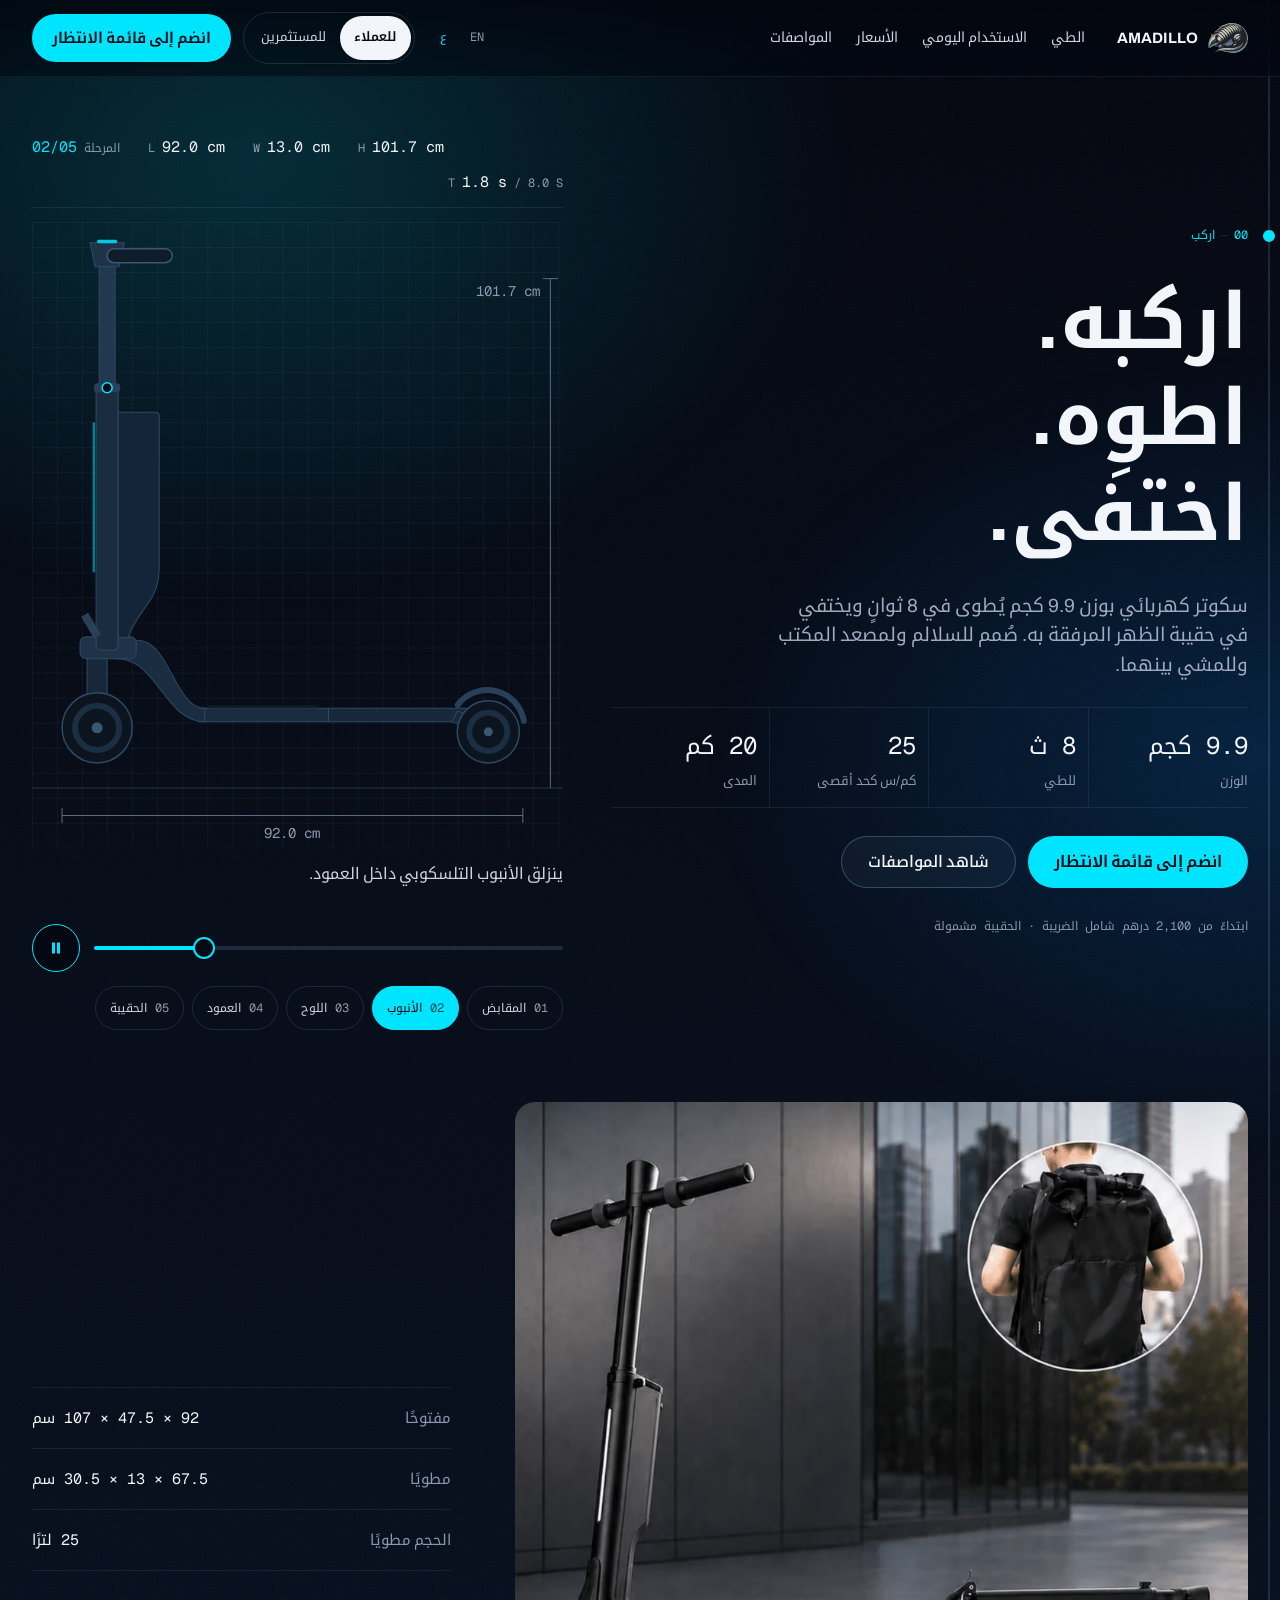
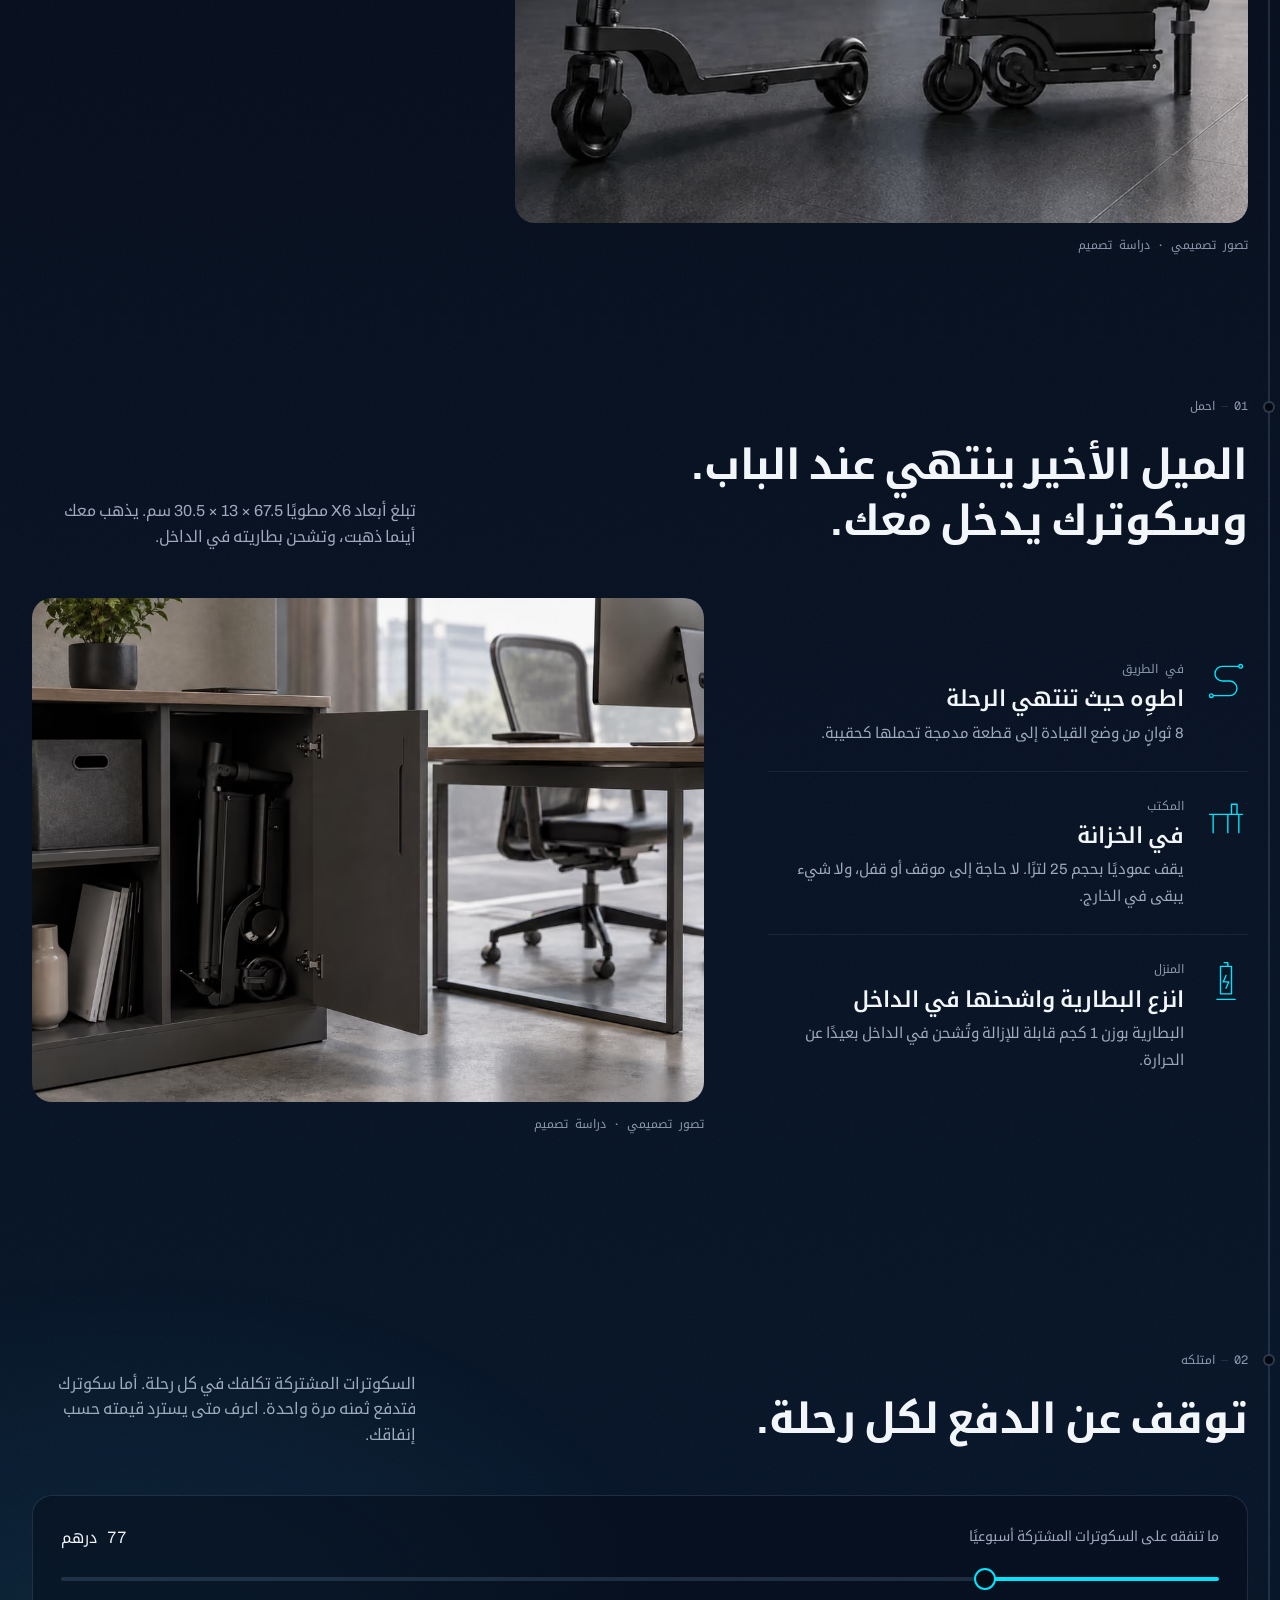
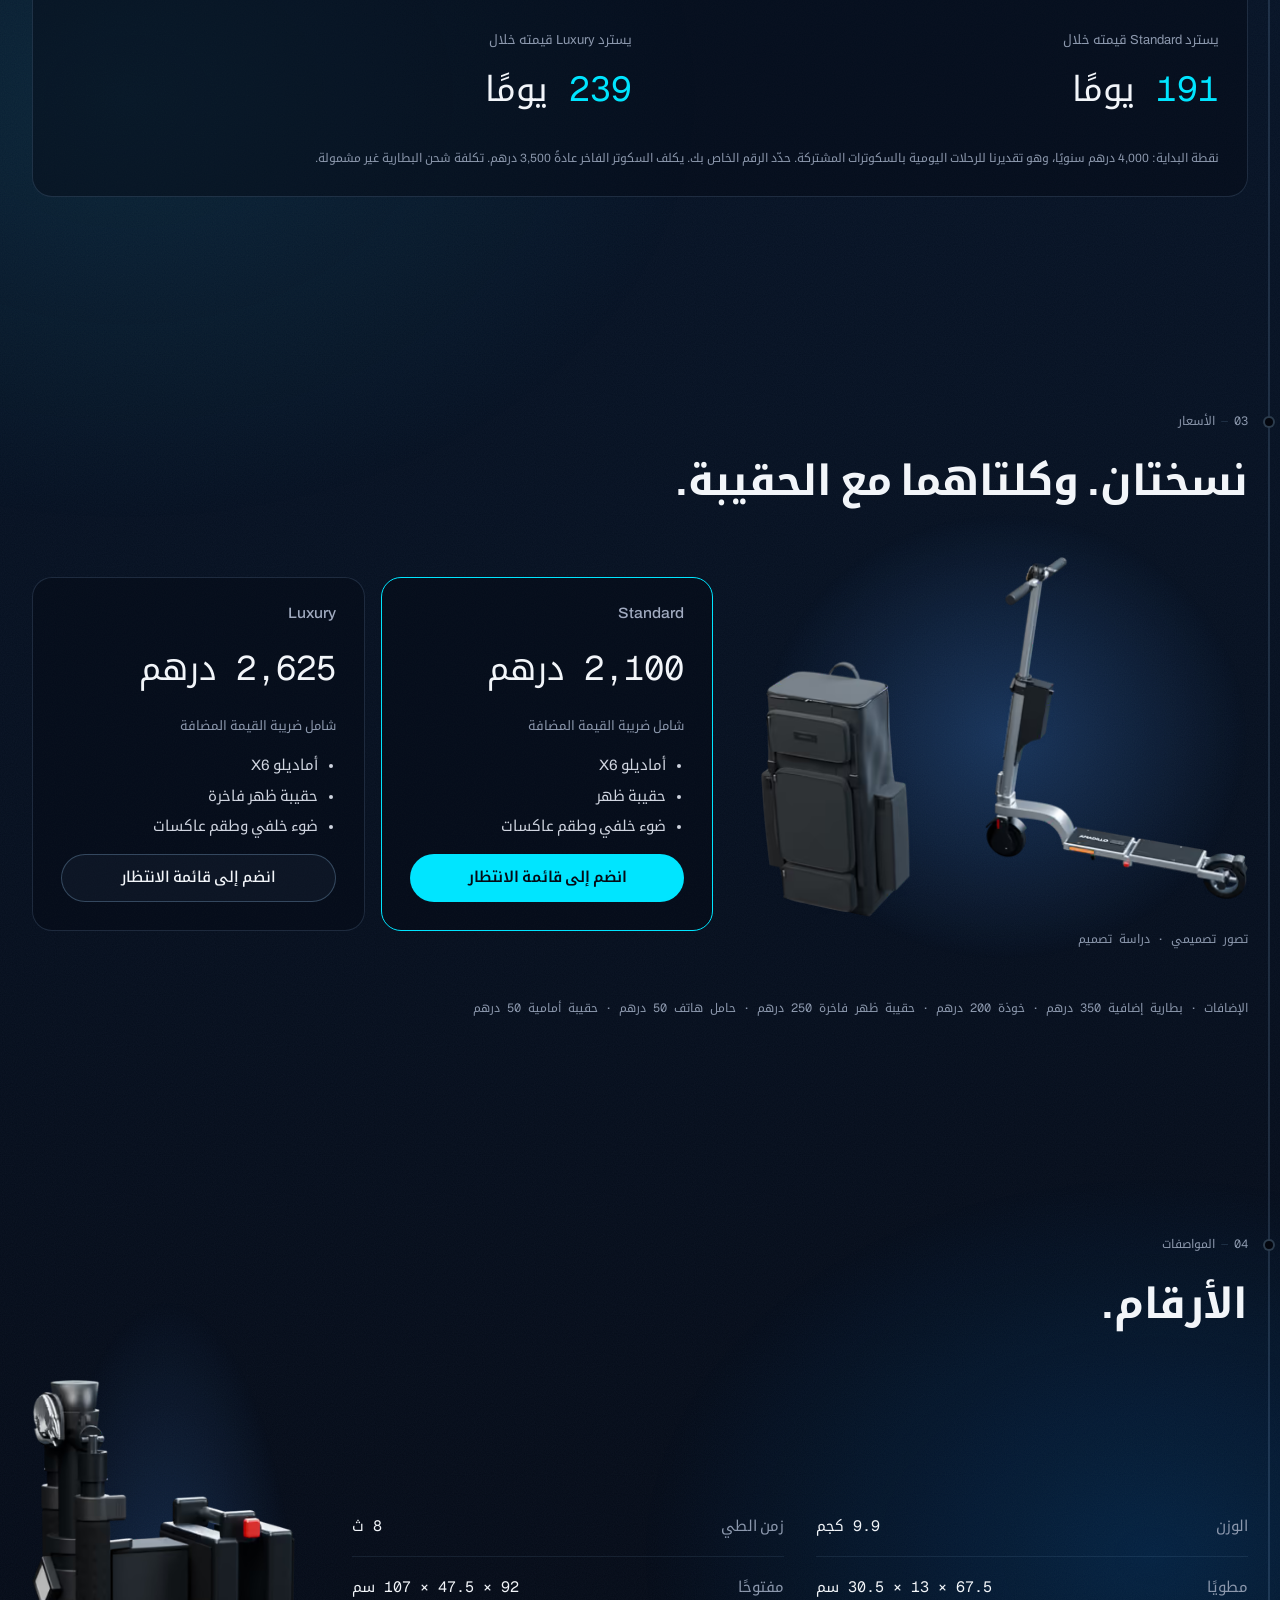
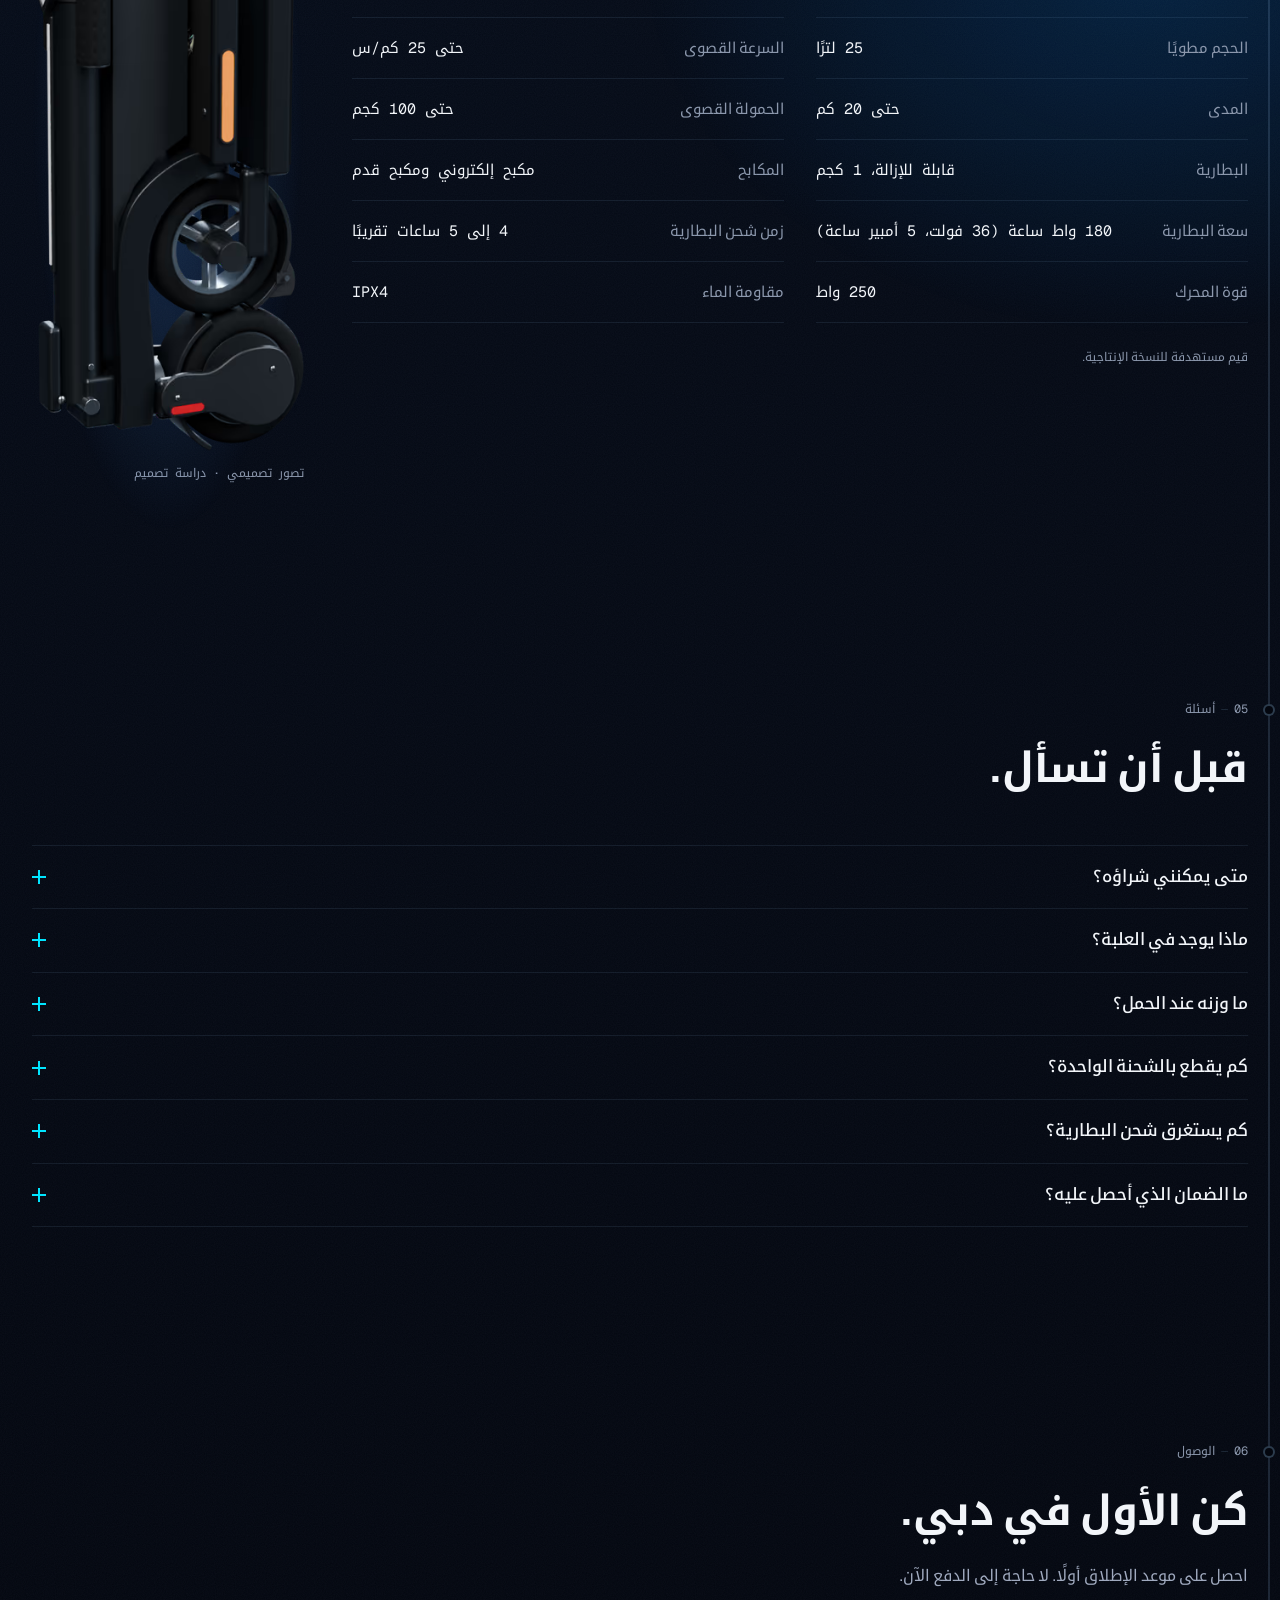
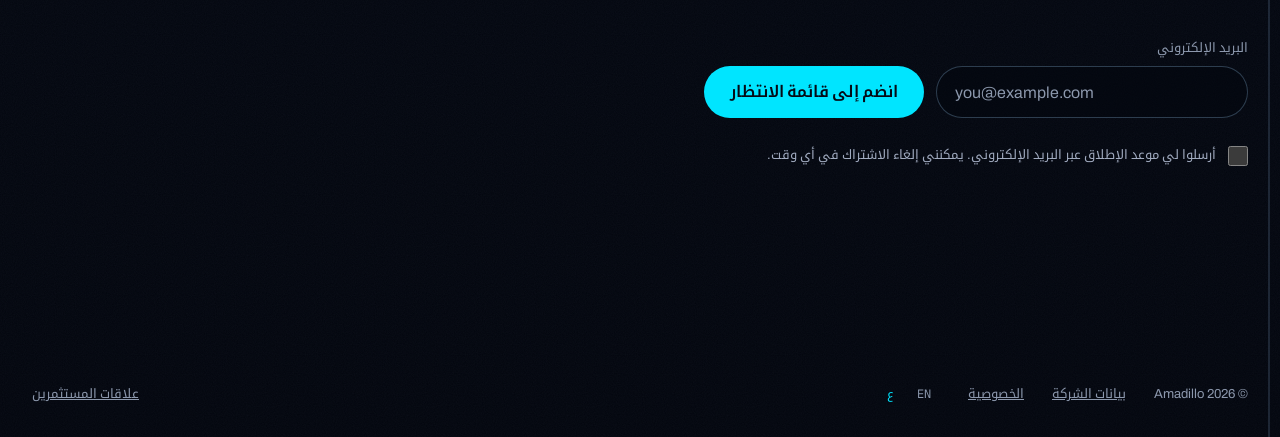
==== commit 7f284ccd: "Drop internal notes from the page source Co-Authored-By: Claude Opus 5.5 <noreply@anthropic.com>" ====
--- a/ar/index.html
+++ b/ar/index.html
@@ -1,2 +1,2 @@
-<!DOCTYPE html><html lang="ar" dir="rtl"><head><meta charset="utf-8"><meta name="viewport" content="width=device-width, initial-scale=1"><meta name="color-scheme" content="dark"><meta name="theme-color" content="#050a15"><title>أماديلو — السكوتر الكهربائي الذي يختفي في حقيبة ظهرك</title><meta name="description" content="سكوتر كهربائي قابل للطي بوزن 9.9 كجم لدولة الإمارات. يُطوى في ثوانٍ ويُحمل في حقيبة الظهر المرفقة به."><meta name="robots" content="noindex, nofollow"><!-- Subset fonts (scripts/subset-fonts.mjs), preloaded so the hero text does not wait for the stylesheet. --><link rel="preload" href="/fonts/noto-kufi-arabic-wght.woff2" as="font" type="font/woff2" crossorigin><link rel="preload" href="/fonts/geist-mono-wght.woff2" as="font" type="font/woff2" crossorigin><link rel="icon" type="image/svg+xml" href="/brand/logo-mark.svg"><link rel="alternate icon" type="image/png" href="/brand/favicon-64.png"><link rel="canonical" href="https://amadillo.ae/ar/"><link rel="alternate" hreflang="en" href="https://amadillo.ae/"><link rel="alternate" hreflang="ar" href="https://amadillo.ae/ar/"><link rel="stylesheet" href="/_astro/Base.DRsIj8wl.css"><link rel="stylesheet" href="/_astro/Field.BK8YcaRG.css"><style>.card[data-astro-cid-5iuvr4wi]{flex-direction:column;gap:1rem;padding:1.75rem;display:flex}.card[data-astro-cid-5iuvr4wi].featured{border-color:var(--c-accent)}.name[data-astro-cid-5iuvr4wi]{letter-spacing:0;color:var(--c-text-soft);font-size:.9375rem;font-weight:500}.price[data-astro-cid-5iuvr4wi]{color:var(--c-text-strong);letter-spacing:-.02em;font-size:2.125rem}.note[data-astro-cid-5iuvr4wi]{font-size:var(--fs-small);color:var(--c-text-muted)}ul[data-astro-cid-5iuvr4wi]{flex-direction:column;gap:.5rem;margin:0;padding-inline-start:1.125rem;font-size:.9375rem;line-height:1.5;display:flex}.card[data-astro-cid-5iuvr4wi] .cta{margin-top:auto}
-</style><link rel="stylesheet" href="/_astro/ProductImage.gO01XHYZ.css"><link rel="stylesheet" href="/_astro/Customers.DLJr7918.css"><script type="module" src="/_astro/page.BsuiZEAU.js"></script></head><body><div class="atmosphere" aria-hidden="true" data-astro-cid-astvurxn><span class="field f1" data-astro-cid-astvurxn></span><span class="field f2" data-astro-cid-astvurxn></span><span class="field f3" data-astro-cid-astvurxn></span><span class="field f4" data-astro-cid-astvurxn></span><span class="field f5" data-astro-cid-astvurxn></span></div><a class="skip" href="#main" data-astro-cid-nen7h5rs>الانتقال إلى المحتوى</a><header class="header" data-astro-cid-nen7h5rs><div class="container bar" data-astro-cid-nen7h5rs><a class="brand" href="/ar/" aria-label="الصفحة الرئيسية لأماديلو" data-astro-cid-nen7h5rs><img src="/brand/logo-mark.svg" alt="" width="40" height="30" decoding="async" data-astro-cid-nen7h5rs><span dir="ltr" data-astro-cid-nen7h5rs>AMADILLO</span></a><nav aria-label="الأقسام" class="links" data-astro-cid-nen7h5rs><a href="#fold" data-astro-cid-nen7h5rs>الطي</a><a href="#everyday" data-astro-cid-nen7h5rs>الاستخدام اليومي</a><a href="#pricing" data-astro-cid-nen7h5rs>الأسعار</a><a href="#specs" data-astro-cid-nen7h5rs>المواصفات</a></nav><div class="actions" data-astro-cid-nen7h5rs><span class="lang-wide" data-astro-cid-nen7h5rs><nav class="langs mono" aria-label="اللغة" data-astro-cid-lemdd452><a class="lang" href="/" hreflang="en" lang="en" title="English" aria-label="English" data-astro-cid-lemdd452>EN</a><span class="lang on" aria-current="true" title="العربية" data-astro-cid-lemdd452>ع</span></nav></span><nav class="switch" aria-label="الفئة" data-astro-cid-ph7txtrj><span class="opt on" aria-current="page" data-astro-cid-ph7txtrj>للعملاء</span><a class="opt" href="/ar/investors" data-astro-cid-ph7txtrj>للمستثمرين</a></nav><a href="#waitlist" class="btn btn-primary btn-md cta" data-astro-cid-nen7h5rs="true">انضم إلى قائمة الانتظار</a><details class="menu" data-astro-cid-nen7h5rs><summary aria-label="القائمة" data-astro-cid-nen7h5rs><span class="open" data-astro-cid-nen7h5rs><svg width="18" height="18" viewBox="0 0 16 16" fill="none" stroke="currentColor" stroke-width="1.5" stroke-linecap="round" stroke-linejoin="round" aria-hidden="true"><path d="M2 4.5h12M2 8h12M2 11.5h12"/></svg></span><span class="shut" data-astro-cid-nen7h5rs><svg width="18" height="18" viewBox="0 0 16 16" fill="none" stroke="currentColor" stroke-width="1.5" stroke-linecap="round" stroke-linejoin="round" aria-hidden="true"><path d="m3.5 3.5 9 9m0-9-9 9"/></svg></span></summary><nav aria-label="قائمة الأقسام" class="sheet" data-astro-cid-nen7h5rs><a href="#fold" data-astro-cid-nen7h5rs>الطي</a><a href="#everyday" data-astro-cid-nen7h5rs>الاستخدام اليومي</a><a href="#pricing" data-astro-cid-nen7h5rs>الأسعار</a><a href="#specs" data-astro-cid-nen7h5rs>المواصفات</a><a href="#waitlist" class="btn btn-primary btn-md" data-astro-cid-nen7h5rs="true">انضم إلى قائمة الانتظار</a><div class="lang-sheet" data-astro-cid-nen7h5rs><nav class="langs mono" aria-label="اللغة" data-astro-cid-lemdd452><a class="lang" href="/" hreflang="en" lang="en" title="English" aria-label="English" data-astro-cid-lemdd452>EN</a><span class="lang on" aria-current="true" title="العربية" data-astro-cid-lemdd452>ع</span></nav></div></nav></details></div></div></header><script type="module">document.querySelectorAll(`.menu .sheet a`).forEach(e=>{e.addEventListener(`click`,()=>e.closest(`details`)?.removeAttribute(`open`))});</script><main id="main"><div class="route" aria-hidden="true" data-astro-cid-cz245ulg><span class="fill" data-astro-cid-cz245ulg></span></div><section class="container hero" id="top" data-astro-cid-br2oot2i><div class="copy" data-astro-cid-br2oot2i><span class="stop start" data-astro-cid-aq7dzzhk><span class="dot" aria-hidden="true" data-astro-cid-aq7dzzhk></span><span class="mono text" data-astro-cid-aq7dzzhk>00<span class="sep" aria-hidden="true" data-astro-cid-aq7dzzhk>—</span>اركب</span></span><script type="module">var e=()=>{let e=document.documentElement.dir===`rtl`,t=document.documentElement.clientWidth;document.querySelectorAll(`.stop`).forEach(n=>{let r=n.getBoundingClientRect();n.style.setProperty(`--stop-left`,`${e?t-r.right:r.left}px`)})};e(),addEventListener(`resize`,e,{passive:!0});</script><h1 data-astro-cid-br2oot2i><span class="line l1" data-astro-cid-br2oot2i>اركبه.</span><span class="line l2" data-astro-cid-br2oot2i>اطوِه.</span><span class="line l3 ghost" data-astro-cid-br2oot2i>اختفى.</span></h1><p class="lead" data-astro-cid-br2oot2i>سكوتر كهربائي بوزن 9.9 كجم يُطوى في 8 ثوانٍ ويختفي في حقيبة الظهر المرفقة به. صُمم للسلالم ولمصعد المكتب وللمشي بينهما.</p><dl class="stats s-md" style="--cols: 4" data-astro-cid-bchll4or><div class="stat" data-astro-cid-bchll4or><dt class="label" data-astro-cid-bchll4or>الوزن</dt><dd class="mono value" data-astro-cid-bchll4or>9.9 كجم</dd></div><div class="stat" data-astro-cid-bchll4or><dt class="label" data-astro-cid-bchll4or>للطي</dt><dd class="mono value" data-astro-cid-bchll4or>8 ث</dd></div><div class="stat" data-astro-cid-bchll4or><dt class="label" data-astro-cid-bchll4or>كم/س كحد أقصى</dt><dd class="mono value" data-astro-cid-bchll4or>25</dd></div><div class="stat" data-astro-cid-bchll4or><dt class="label" data-astro-cid-bchll4or>المدى</dt><dd class="mono value" data-astro-cid-bchll4or>20 كم</dd></div></dl><div class="ctas" data-astro-cid-br2oot2i><a href="#waitlist" class="btn btn-primary" data-astro-cid-br2oot2i="true">انضم إلى قائمة الانتظار</a><a href="#specs" class="btn btn-ghost" data-astro-cid-br2oot2i="true">شاهد المواصفات</a></div><span class="note mono" data-astro-cid-br2oot2i>ابتداءً من 2,100 درهم شامل الضريبة · الحقيبة مشمولة</span></div><div class="stage" id="fold" data-astro-cid-br2oot2i><div class="ghostfold" data-ghostfold data-seconds="8" data-captions="[&quot;وضع القيادة. 92 × 47.5 × 107 سم، 9.9 كجم.&quot;,&quot;تنطوي المقابض إلى الأسفل. يقل العرض من 47.5 إلى 13 سم.&quot;,&quot;ينزلق الأنبوب التلسكوبي داخل العمود.&quot;,&quot;ينطوي الجزء الخلفي من اللوح إلى الأمام عند مفصله الأوسط.&quot;,&quot;ينطوي العمود مع البطارية بشكل مسطح: 67.5 × 13 × 30.5 سم.&quot;,&quot;عموديًا داخل حقيبة الظهر: 25 لترًا. اختفى.&quot;]" data-play-label="تشغيل حركة الطي" data-pause-label="إيقاف حركة الطي" data-astro-cid-t42quo57><div class="readout mono" aria-hidden="true" dir="ltr" data-astro-cid-t42quo57><span data-astro-cid-t42quo57>المرحلة <b class="accent" data-out="phase" data-astro-cid-t42quo57>00/05</b></span><span data-astro-cid-t42quo57>L <b data-out="length" data-astro-cid-t42quo57>92.0 cm</b></span><span class="wide" data-astro-cid-t42quo57>W <b data-out="width" data-astro-cid-t42quo57>47.5 cm</b></span><span data-astro-cid-t42quo57>H <b data-out="height" data-astro-cid-t42quo57>107.0 cm</b></span><span class="time" data-astro-cid-t42quo57>t <b data-out="time" data-astro-cid-t42quo57>0.0 s</b><span class="wide" data-astro-cid-t42quo57> / 8.0 s</span></span></div><svg class="drawing" viewBox="-60 20 1060 1250" role="img" aria-label="منظر جانبي لسكوتر أماديلو X6 وهو يُطوى من وضع القيادة (92 × 107 سم) إلى داخل حقيبته (67.5 × 30.5 سم)." data-astro-cid-t42quo57><line x1="-60" y1="1150" x2="1000" y2="1150" class="ground" data-astro-cid-t42quo57></line><g data-part="lift" data-astro-cid-t42quo57><g data-part="pack" data-astro-cid-t42quo57><g data-part="rear" data-astro-cid-t42quo57><rect x="525" y="1041" width="290" height="27" rx="6" class="p2" data-astro-cid-t42quo57></rect><path d="M790 1046 L862 1080 L848 1094 L778 1068 Z" class="p2" data-astro-cid-t42quo57></path><path d="M790 1034 A 74 74 0 0 1 922 1066" class="fender" data-astro-cid-t42quo57></path><circle cx="851" cy="1088" r="62" class="tyre" data-astro-cid-t42quo57></circle><circle cx="851" cy="1088" r="38" class="rim" data-astro-cid-t42quo57></circle><circle cx="851" cy="1088" r="9" class="hub" data-astro-cid-t42quo57></circle><circle cx="525" cy="1076" r="13" class="joint" data-joint="hinge" data-astro-cid-t42quo57></circle></g><rect x="270" y="1041" width="262" height="27" rx="4" class="p1" data-astro-cid-t42quo57></rect><rect x="292" y="1035" width="220" height="6" rx="3" class="tape" data-astro-cid-t42quo57></rect><path d="M110 905 L150 905 C215 905 225 1041 285 1041 L285 1068 C205 1068 190 942 110 942 Z" class="p1" data-astro-cid-t42quo57></path><rect x="50" y="930" width="40" height="150" rx="10" class="p2" data-astro-cid-t42quo57></rect><circle cx="70" cy="1080" r="70" class="tyre" data-astro-cid-t42quo57></circle><circle cx="70" cy="1080" r="44" class="rim" data-astro-cid-t42quo57></circle><circle cx="70" cy="1080" r="11" class="hub" data-astro-cid-t42quo57></circle><rect x="36" y="898" width="112" height="44" rx="12" class="p3" data-astro-cid-t42quo57></rect><g data-part="stem" data-astro-cid-t42quo57><g data-part="tele" data-astro-cid-t42quo57><rect x="74" y="80" width="32" height="340" rx="8" class="p4" data-astro-cid-t42quo57></rect><path d="M56 58 L124 58 L114 106 L66 106 Z" class="p3" data-astro-cid-t42quo57></path><rect x="70" y="52" width="40" height="7" rx="3" class="display" data-astro-cid-t42quo57></rect><circle cx="90" cy="84" r="18" class="grip" data-part="bar" data-astro-cid-t42quo57></circle><rect x="90" y="70" width="0" height="28" rx="14" class="grip" data-part="grips" data-astro-cid-t42quo57></rect><circle cx="90" cy="84" r="9" class="joint" data-joint="grip" data-astro-cid-t42quo57></circle></g><rect x="68" y="400" width="44" height="525" rx="10" class="p1" data-astro-cid-t42quo57></rect><rect x="61" y="470" width="5" height="300" rx="2" class="light" data-astro-cid-t42quo57></rect><path d="M112 450 L186 450 Q194 450 194 458 L194 760 C194 830 150 842 132 900 L112 900 Z" class="battery" data-astro-cid-t42quo57></path><rect x="64" y="392" width="52" height="18" rx="6" class="clamp" data-astro-cid-t42quo57></rect><path d="M64 902 L38 858 L52 850 L78 894 Z" class="clamp" data-astro-cid-t42quo57></path><circle cx="90" cy="401" r="10" class="joint" data-joint="tele" data-astro-cid-t42quo57></circle><circle cx="90" cy="920" r="13" class="joint" data-joint="stem" data-astro-cid-t42quo57></circle></g></g></g><g data-part="bag" opacity="0" data-astro-cid-t42quo57><path d="M270 640 Q270 560 350 560 L570 560 Q650 560 650 640 L650 1120 Q650 1150 620 1150 L300 1150 Q270 1150 270 1120 Z" class="bag" data-astro-cid-t42quo57></path><path d="M300 660 L300 1100 M620 660 L620 1100" class="seam" data-astro-cid-t42quo57></path><line x1="300" y1="600" x2="620" y2="600" class="strap" data-astro-cid-t42quo57></line><rect x="436" y="690" width="48" height="8" rx="4" class="display" data-astro-cid-t42quo57></rect></g><g data-part="dims" class="dims" data-astro-cid-t42quo57><line x1="0" y1="1205" x2="920" y2="1205" data-dim="l-line" data-astro-cid-t42quo57></line><line x1="0" y1="1190" x2="0" y2="1220" data-astro-cid-t42quo57></line><line x1="920" y1="1190" x2="920" y2="1220" data-dim="l-tick" data-astro-cid-t42quo57></line><text x="460" y="1250" text-anchor="middle" data-dim="l-text" data-astro-cid-t42quo57>92.0 cm</text><line x1="975" y1="1150" x2="975" y2="80" data-dim="h-line" data-astro-cid-t42quo57></line><line x1="960" y1="80" x2="990" y2="80" data-dim="h-tick" data-astro-cid-t42quo57></line><text x="955" y="114" text-anchor="end" data-dim="h-text" data-astro-cid-t42quo57>107.0 cm</text></g><text x="460" y="1250" text-anchor="middle" class="packed" data-part="packed" opacity="0" data-astro-cid-t42quo57>25 لترًا · 9.9 كجم · على ظهرك</text></svg><p class="caption" aria-live="polite" data-out="caption" data-astro-cid-t42quo57>وضع القيادة. 92 × 47.5 × 107 سم، 9.9 كجم.</p><!-- Left to right in every language: the slider follows the drawing, which reads left to right. --><div class="controls" dir="ltr" data-astro-cid-t42quo57><button type="button" class="play" data-play aria-label="تشغيل حركة الطي" data-astro-cid-t42quo57><span class="i-play" data-astro-cid-t42quo57><svg width="16" height="16" viewBox="0 0 16 16" fill="none" stroke="currentColor" stroke-width="1.5" stroke-linecap="round" stroke-linejoin="round" aria-hidden="true"><path d="M4.5 2.5 13.5 8l-9 5.5z" fill="currentColor" stroke="none"/></svg></span><span class="i-pause" data-astro-cid-t42quo57><svg width="16" height="16" viewBox="0 0 16 16" fill="none" stroke="currentColor" stroke-width="1.5" stroke-linecap="round" stroke-linejoin="round" aria-hidden="true"><path d="M4 2.5h3v11H4zM9 2.5h3v11H9z" fill="currentColor" stroke="none"/></svg></span></button><label for="ghostfold-range" class="visually-hidden" data-astro-cid-t42quo57>تقدم الطي</label><input id="ghostfold-range" class="range" type="range" min="0" max="1000" step="1" value="0" style="--fill: 0%" data-range data-astro-cid-t42quo57></div><div class="chips" role="group" aria-label="الانتقال إلى مرحلة من الطي" data-astro-cid-t42quo57><button type="button" class="chip" aria-pressed="false" data-chip="0.15" data-astro-cid-t42quo57="true" data-astro-cid-ags4ogmk><span class="idx" data-astro-cid-ags4ogmk>01</span>المقابض</button><button type="button" class="chip" aria-pressed="false" data-chip="0.35" data-astro-cid-t42quo57="true" data-astro-cid-ags4ogmk><span class="idx" data-astro-cid-ags4ogmk>02</span>الأنبوب</button><button type="button" class="chip" aria-pressed="false" data-chip="0.6" data-astro-cid-t42quo57="true" data-astro-cid-ags4ogmk><span class="idx" data-astro-cid-ags4ogmk>03</span>اللوح</button><button type="button" class="chip" aria-pressed="false" data-chip="0.85" data-astro-cid-t42quo57="true" data-astro-cid-ags4ogmk><span class="idx" data-astro-cid-ags4ogmk>04</span>العمود</button><button type="button" class="chip" aria-pressed="false" data-chip="1" data-astro-cid-t42quo57="true" data-astro-cid-ags4ogmk><span class="idx" data-astro-cid-ags4ogmk>05</span>الحقيبة</button></div></div><script type="module">var e=[{key:`grips`,end:.15},{key:`telescope`,end:.35},{key:`deck`,end:.6},{key:`stem`,end:.85},{key:`backpack`,end:1}],t={l:920,w:475,h:1070},n={l:675,w:130,h:305},r=e=>e<.5?4*e*e*e:1-(-2*e+2)**3/2,i=e=>Math.min(1,Math.max(0,e));function a(a){let o=i(a),s=(e,t)=>r(i((o-e)/(t-e))),c=s(0,.15),l=s(.15,.35),u=s(.35,.6),d=s(.6,.85),f=s(.85,1),p=Math.min(1,o/.08)*(1-f),m=o<=0?0:e.findIndex(e=>o<=e.end)+1,h=(e,t)=>o>e-.02&&o<t+.02&&f<1;return{phase:m,lift:`translate(0 ${(-50*p).toFixed(1)})`,pack:`translate(${(122*f).toFixed(1)} ${(-203*f).toFixed(1)}) rotate(${(-90*f).toFixed(2)} 338 1015)`,rear:`rotate(${(-180*u).toFixed(2)} 525 1076)`,stem:`rotate(${(90*d).toFixed(2)} 90 920)`,tele:`translate(0 ${(280*l).toFixed(1)})`,gripWidth:130*c,barOpacity:1-c,bag:`translate(0 ${(260*(1-f)).toFixed(1)})`,bagOpacity:f,dimOpacity:1-f,joints:{grip:h(0,.15),tele:h(.15,.35),hinge:h(.35,.6),stem:h(.6,.85)},length:Math.round(t.l-(t.l-n.l)*(.55*u+.45*d)),width:Math.round(t.w-(t.w-n.w)*c),height:Math.round(t.h-280*l-(t.h-280-n.h)*d)}}var o=e=>`${(e/10).toFixed(1)} cm`,s=document.querySelector(`[data-ghostfold]`);s&&c(s);function c(e){let t=t=>e.querySelector(t),n=Object.fromEntries([`lift`,`pack`,`rear`,`stem`,`tele`,`bar`,`grips`,`bag`,`dims`,`packed`].map(e=>[e,t(`[data-part="${e}"]`)])),r=Object.fromEntries([`grip`,`tele`,`hinge`,`stem`].map(e=>[e,t(`[data-joint="${e}"]`)])),i=e=>t(`[data-dim="${e}"]`),s=e=>t(`[data-out="${e}"]`),c=t(`[data-range]`),l=t(`[data-play]`),u=[...e.querySelectorAll(`[data-chip]`)],d=JSON.parse(e.dataset.captions??`[]`),f=Number(e.dataset.seconds??8),p=matchMedia(`(prefers-reduced-motion: reduce)`).matches,m=0,h=-1,g=(e,t)=>{e.textContent!==t&&(e.textContent=t)},_=e=>{if(e===m&&h!==-1)return;m=e;let t=a(e);n.lift.setAttribute(`transform`,t.lift),n.pack.setAttribute(`transform`,t.pack),n.rear.setAttribute(`transform`,t.rear),n.stem.setAttribute(`transform`,t.stem),n.tele.setAttribute(`transform`,t.tele),n.grips.setAttribute(`width`,t.gripWidth.toFixed(1)),n.bar.setAttribute(`opacity`,t.barOpacity.toFixed(2)),n.bag.setAttribute(`transform`,t.bag),n.bag.setAttribute(`opacity`,t.bagOpacity.toFixed(2)),n.dims.setAttribute(`opacity`,t.dimOpacity.toFixed(2)),n.packed.setAttribute(`opacity`,t.bagOpacity.toFixed(2));for(let[e,n]of Object.entries(t.joints))r[e].classList.toggle(`on`,n);i(`l-line`).setAttribute(`x2`,String(t.length)),i(`l-tick`).setAttribute(`x1`,String(t.length)),i(`l-tick`).setAttribute(`x2`,String(t.length)),i(`l-text`).setAttribute(`x`,String(t.length/2)),g(i(`l-text`),o(t.length));let l=1150-t.height;i(`h-line`).setAttribute(`y2`,String(l)),i(`h-tick`).setAttribute(`y1`,String(l)),i(`h-tick`).setAttribute(`y2`,String(l)),i(`h-text`).setAttribute(`y`,String(l+34)),g(i(`h-text`),o(t.height)),g(s(`length`),o(t.length)),g(s(`width`),o(t.width)),g(s(`height`),o(t.height)),g(s(`time`),`${(e*f).toFixed(1)} s`),g(s(`phase`),`0${t.phase}/05`),c.value=String(Math.round(e*1e3)),c.style.setProperty(`--fill`,`${(e*100).toFixed(1)}%`),t.phase!==h&&(h=t.phase,s(`caption`).textContent=d[t.phase]??``,u.forEach((e,n)=>e.setAttribute(`aria-pressed`,String(n+1===t.phase))))},v=0,y=!1,b=t=>{y=t,e.classList.toggle(`is-playing`,t),l.setAttribute(`aria-label`,(t?e.dataset.pauseLabel:e.dataset.playLabel)??``),t||cancelAnimationFrame(v)},x=()=>{m>=1&&_(0),b(!0);let e=performance.now(),t=n=>{let r=Math.min(1,m+(n-e)/(f*1e3*.75));e=n,_(r),r>=1?(b(!1),C()):v=requestAnimationFrame(t)};v=requestAnimationFrame(t)},S,C=()=>S?.disconnect();p||(S=new IntersectionObserver(([e])=>{e.isIntersecting&&!y?x():!e.isIntersecting&&y&&b(!1)},{threshold:.5}),S.observe(t(`.drawing`)));let w=()=>{C(),b(!1)};l.addEventListener(`click`,()=>{let e=y;w(),e||x()}),c.addEventListener(`input`,()=>{w(),_(Number(c.value)/1e3)}),u.forEach(e=>e.addEventListener(`click`,()=>{w(),_(Number(e.dataset.chip))})),_(m)}</script></div></section><div class="container showcase" data-astro-cid-br2oot2i><figure class="product-image photo" data-astro-cid-seiejway><div class="frame" data-astro-cid-seiejway><picture data-astro-cid-seiejway><source type="image/avif" srcset="/img/city-640.avif 640w, /img/city-960.avif 960w, /img/city-1149.avif 1149w" sizes="(min-width: 960px) 46rem, 100vw" data-astro-cid-seiejway><img src="/img/city-640.webp" srcset="/img/city-640.webp 640w, /img/city-960.webp 960w, /img/city-1149.webp 1149w" sizes="(min-width: 960px) 46rem, 100vw" width="1149" height="1130" alt="سكوتر أماديلو X6 في ساحة بالمدينة: مفتوحًا ومطويًا وفي الحقيبة على ظهر الراكب." loading="lazy" decoding="async" data-astro-cid-seiejway></picture></div><figcaption class="mono" data-astro-cid-seiejway>تصور تصميمي · دراسة تصميم</figcaption></figure><dl class="specs c-1" data-astro-cid-uzz5av54><div class="row" data-astro-cid-uzz5av54><dt data-astro-cid-uzz5av54>مفتوحًا</dt><dd class="mono" data-astro-cid-uzz5av54>92 × 47.5 × 107 سم</dd></div><div class="row" data-astro-cid-uzz5av54><dt data-astro-cid-uzz5av54>مطويًا</dt><dd class="mono" data-astro-cid-uzz5av54>67.5 × 13 × 30.5 سم</dd></div><div class="row" data-astro-cid-uzz5av54><dt data-astro-cid-uzz5av54>الحجم مطويًا</dt><dd class="mono" data-astro-cid-uzz5av54>25 لترًا</dd></div></dl></div><section id="everyday" class="section" data-astro-cid-5lyysmr3><div class="container inner" data-astro-cid-5lyysmr3><div class="head split" data-astro-cid-5lyysmr3><div class="titles" data-astro-cid-5lyysmr3><span class="stop" data-astro-cid-aq7dzzhk><span class="dot" aria-hidden="true" data-astro-cid-aq7dzzhk></span><span class="mono text" data-astro-cid-aq7dzzhk>01<span class="sep" aria-hidden="true" data-astro-cid-aq7dzzhk>—</span>احمل</span></span><h2 data-astro-cid-5lyysmr3>الميل الأخير ينتهي عند الباب. وسكوترك يدخل معك.</h2></div><p class="lead" data-astro-cid-5lyysmr3>تبلغ أبعاد X6 مطويًا ‏67.5 × 13 × 30.5 سم. يذهب معك أينما ذهبت، وتشحن بطاريته في الداخل.</p></div><div class="everyday" data-astro-cid-br2oot2i><ol class="moments" data-astro-cid-br2oot2i><li data-astro-cid-br2oot2i><svg viewBox="0 0 48 48" aria-hidden="true" class="pict" data-astro-cid-br2oot2i><path d="M10 40h18a8 8 0 0 0 0-16H20a8 8 0 0 1 0-16h18M6 40a2 2 0 1 0 4 0a2 2 0 1 0-4 0M38 8a2 2 0 1 0 4 0a2 2 0 1 0-4 0" data-astro-cid-br2oot2i></path></svg><div class="moment" data-astro-cid-br2oot2i><span class="mono idx" data-astro-cid-br2oot2i>في الطريق</span><h3 data-astro-cid-br2oot2i>اطوِه حيث تنتهي الرحلة</h3><p data-astro-cid-br2oot2i>8 ثوانٍ من وضع القيادة إلى قطعة مدمجة تحملها كحقيبة.</p></div></li><li data-astro-cid-br2oot2i><svg viewBox="0 0 48 48" aria-hidden="true" class="pict" data-astro-cid-br2oot2i><path d="M6 20h36M10 20v20M38 20v20M26 20v20M30 9h6v11h-6z" data-astro-cid-br2oot2i></path></svg><div class="moment" data-astro-cid-br2oot2i><span class="mono idx" data-astro-cid-br2oot2i>المكتب</span><h3 data-astro-cid-br2oot2i>في الخزانة</h3><p data-astro-cid-br2oot2i>يقف عموديًا بحجم 25 لترًا. لا حاجة إلى موقف أو قفل، ولا شيء يبقى في الخارج.</p></div></li><li data-astro-cid-br2oot2i><svg viewBox="0 0 48 48" aria-hidden="true" class="pict" data-astro-cid-br2oot2i><path d="M18 8h12v30H18zM22 4h4v4M24 18l-3 7h6l-3 7M14 44h20" data-astro-cid-br2oot2i></path></svg><div class="moment" data-astro-cid-br2oot2i><span class="mono idx" data-astro-cid-br2oot2i>المنزل</span><h3 data-astro-cid-br2oot2i>انزع البطارية واشحنها في الداخل</h3><p data-astro-cid-br2oot2i>البطارية بوزن 1 كجم قابلة للإزالة وتُشحن في الداخل بعيدًا عن الحرارة.</p></div></li></ol><figure class="product-image photo" data-astro-cid-seiejway><div class="frame" data-astro-cid-seiejway><picture data-astro-cid-seiejway><source type="image/avif" srcset="/img/cabinet-640.avif 640w, /img/cabinet-1000.avif 1000w, /img/cabinet-1448.avif 1448w" sizes="(min-width: 960px) 44rem, 100vw" data-astro-cid-seiejway><img src="/img/cabinet-640.webp" srcset="/img/cabinet-640.webp 640w, /img/cabinet-1000.webp 1000w, /img/cabinet-1448.webp 1448w" sizes="(min-width: 960px) 44rem, 100vw" width="1448" height="1086" alt="سكوتر أماديلو X6 مطويًا وواقفًا داخل خزانة في مكتب." loading="lazy" decoding="async" data-astro-cid-seiejway></picture></div><figcaption class="mono" data-astro-cid-seiejway>تصور تصميمي · دراسة تصميم</figcaption></figure></div></div></section><section id="own" class="section" data-astro-cid-5lyysmr3><div class="container inner" data-astro-cid-5lyysmr3><div class="head split" data-astro-cid-5lyysmr3><div class="titles" data-astro-cid-5lyysmr3><span class="stop" data-astro-cid-aq7dzzhk><span class="dot" aria-hidden="true" data-astro-cid-aq7dzzhk></span><span class="mono text" data-astro-cid-aq7dzzhk>02<span class="sep" aria-hidden="true" data-astro-cid-aq7dzzhk>—</span>امتلكه</span></span><h2 data-astro-cid-5lyysmr3>توقف عن الدفع لكل رحلة.</h2></div><p class="lead" data-astro-cid-5lyysmr3>السكوترات المشتركة تكلفك في كل رحلة. أما سكوترك فتدفع ثمنه مرة واحدة. اعرف متى يسترد قيمته حسب إنفاقك.</p></div><div class="payback surface" data-payback data-astro-cid-d4ax2vmt><div class="range-field" data-astro-cid-3jnsot4f><div class="top" data-astro-cid-3jnsot4f><label for="rental-week" data-astro-cid-3jnsot4f>ما تنفقه على السكوترات المشتركة أسبوعيًا</label><output for="rental-week" class="mono" data-pattern="{n} درهم" data-locale="ar-AE-u-nu-latn" data-astro-cid-3jnsot4f>77 درهم</output></div><input id="rental-week" class="range" type="range" min="20" max="300" step="5" value="77" style="--fill: 20.357142857142858%" data-astro-cid-3jnsot4f></div><script type="module">var e=e=>{let t=Number(e.min),n=Number(e.max),r=Number(e.value);e.style.setProperty(`--fill`,`${(r-t)/(n-t)*100}%`);let i=e.closest(`.range-field`)?.querySelector(`output`);i&&(i.textContent=(i.dataset.pattern??`{n}`).replace(`{n}`,r.toLocaleString(i.dataset.locale)))};document.querySelectorAll(`.range-field .range`).forEach(t=>{t.addEventListener(`input`,()=>e(t))});</script><dl class="results" data-astro-cid-d4ax2vmt><div data-astro-cid-d4ax2vmt><dt data-astro-cid-d4ax2vmt>يسترد Standard قيمته خلال</dt><dd class="mono" data-astro-cid-d4ax2vmt><span data-days="standard" data-price="2100" data-astro-cid-d4ax2vmt>191</span> يومًا</dd></div><div data-astro-cid-d4ax2vmt><dt data-astro-cid-d4ax2vmt>يسترد Luxury قيمته خلال</dt><dd class="mono" data-astro-cid-d4ax2vmt><span data-days="luxury" data-price="2625" data-astro-cid-d4ax2vmt>239</span> يومًا</dd></div></dl><p class="fine" data-astro-cid-d4ax2vmt>نقطة البداية: 4,000 درهم سنويًا، وهو تقديرنا للرحلات اليومية بالسكوترات المشتركة. حدّد الرقم الخاص بك. يكلف السكوتر الفاخر عادةً 3,500 درهم. تكلفة شحن البطارية غير مشمولة.</p></div><script type="module">var e=document.querySelector(`[data-payback]`),t=e?.querySelector(`#rental-week`);if(e&&t){let n=[...e.querySelectorAll(`[data-days]`)];t.addEventListener(`input`,()=>{let e=Number(t.value)/7;n.forEach(t=>t.textContent=String(Math.ceil(Number(t.dataset.price)/e)))})}</script></div></section><section id="pricing" class="section" data-astro-cid-5lyysmr3><div class="container inner" data-astro-cid-5lyysmr3><div class="head split" data-astro-cid-5lyysmr3><div class="titles" data-astro-cid-5lyysmr3><span class="stop" data-astro-cid-aq7dzzhk><span class="dot" aria-hidden="true" data-astro-cid-aq7dzzhk></span><span class="mono text" data-astro-cid-aq7dzzhk>03<span class="sep" aria-hidden="true" data-astro-cid-aq7dzzhk>—</span>الأسعار</span></span><h2 data-astro-cid-5lyysmr3>نسختان. وكلتاهما مع الحقيبة.</h2></div></div><div class="offer" data-astro-cid-br2oot2i><figure class="product-image lit" data-astro-cid-seiejway><div class="frame" data-astro-cid-seiejway><picture data-astro-cid-seiejway><source type="image/avif" srcset="/img/bag-480.avif 480w, /img/bag-800.avif 800w" sizes="(min-width: 960px) 30rem, 100vw" data-astro-cid-seiejway><img src="/img/bag-480.webp" srcset="/img/bag-480.webp 480w, /img/bag-800.webp 800w" sizes="(min-width: 960px) 30rem, 100vw" width="951" height="703" alt="سكوتر أماديلو X6 بجانب حقيبة الظهر الخاصة به." loading="lazy" decoding="async" data-astro-cid-seiejway></picture></div><figcaption class="mono" data-astro-cid-seiejway>تصور تصميمي · دراسة تصميم</figcaption></figure><div class="prices" data-astro-cid-br2oot2i><article class="card surface featured" data-astro-cid-5iuvr4wi><h3 class="name" data-astro-cid-5iuvr4wi>Standard</h3><p class="mono price" data-astro-cid-5iuvr4wi>2,100 درهم</p><p class="note" data-astro-cid-5iuvr4wi>شامل ضريبة القيمة المضافة</p><ul data-astro-cid-5iuvr4wi><li data-astro-cid-5iuvr4wi>أماديلو X6</li><li data-astro-cid-5iuvr4wi>حقيبة ظهر</li><li data-astro-cid-5iuvr4wi>ضوء خلفي وطقم عاكسات</li></ul><a href="#waitlist" class="btn btn-primary btn-md cta" data-astro-cid-5iuvr4wi="true">انضم إلى قائمة الانتظار</a></article><article class="card surface" data-astro-cid-5iuvr4wi><h3 class="name" data-astro-cid-5iuvr4wi>Luxury</h3><p class="mono price" data-astro-cid-5iuvr4wi>2,625 درهم</p><p class="note" data-astro-cid-5iuvr4wi>شامل ضريبة القيمة المضافة</p><ul data-astro-cid-5iuvr4wi><li data-astro-cid-5iuvr4wi>أماديلو X6</li><li data-astro-cid-5iuvr4wi>حقيبة ظهر فاخرة</li><li data-astro-cid-5iuvr4wi>ضوء خلفي وطقم عاكسات</li></ul><a href="#waitlist" class="btn btn-ghost btn-md cta" data-astro-cid-5iuvr4wi="true">انضم إلى قائمة الانتظار</a></article></div></div><p class="addons mono" data-astro-cid-br2oot2i>الإضافات · بطارية إضافية 350 درهم · خوذة 200 درهم · حقيبة ظهر فاخرة 250 درهم · حامل هاتف 50 درهم · حقيبة أمامية 50 درهم</p></div></section><section id="specs" class="section" data-astro-cid-5lyysmr3><div class="container inner" data-astro-cid-5lyysmr3><div class="head stack" data-astro-cid-5lyysmr3><div class="titles" data-astro-cid-5lyysmr3><span class="stop" data-astro-cid-aq7dzzhk><span class="dot" aria-hidden="true" data-astro-cid-aq7dzzhk></span><span class="mono text" data-astro-cid-aq7dzzhk>04<span class="sep" aria-hidden="true" data-astro-cid-aq7dzzhk>—</span>المواصفات</span></span><h2 data-astro-cid-5lyysmr3>الأرقام.</h2></div></div><div class="spec-sheet" data-astro-cid-br2oot2i><div class="spec-copy" data-astro-cid-br2oot2i><dl class="specs c-2" data-astro-cid-uzz5av54><div class="row" data-astro-cid-uzz5av54><dt data-astro-cid-uzz5av54>الوزن</dt><dd class="mono" data-astro-cid-uzz5av54>9.9 كجم</dd></div><div class="row" data-astro-cid-uzz5av54><dt data-astro-cid-uzz5av54>زمن الطي</dt><dd class="mono" data-astro-cid-uzz5av54>8 ث</dd></div><div class="row" data-astro-cid-uzz5av54><dt data-astro-cid-uzz5av54>مطويًا</dt><dd class="mono" data-astro-cid-uzz5av54>67.5 × 13 × 30.5 سم</dd></div><div class="row" data-astro-cid-uzz5av54><dt data-astro-cid-uzz5av54>مفتوحًا</dt><dd class="mono" data-astro-cid-uzz5av54>92 × 47.5 × 107 سم</dd></div><div class="row" data-astro-cid-uzz5av54><dt data-astro-cid-uzz5av54>الحجم مطويًا</dt><dd class="mono" data-astro-cid-uzz5av54>25 لترًا</dd></div><div class="row" data-astro-cid-uzz5av54><dt data-astro-cid-uzz5av54>السرعة القصوى</dt><dd class="mono" data-astro-cid-uzz5av54>حتى 25 كم/س</dd></div><div class="row" data-astro-cid-uzz5av54><dt data-astro-cid-uzz5av54>المدى</dt><dd class="mono" data-astro-cid-uzz5av54>حتى 20 كم</dd></div><div class="row" data-astro-cid-uzz5av54><dt data-astro-cid-uzz5av54>الحمولة القصوى</dt><dd class="mono" data-astro-cid-uzz5av54>حتى 100 كجم</dd></div><div class="row" data-astro-cid-uzz5av54><dt data-astro-cid-uzz5av54>البطارية</dt><dd class="mono" data-astro-cid-uzz5av54>قابلة للإزالة، 1 كجم</dd></div><div class="row" data-astro-cid-uzz5av54><dt data-astro-cid-uzz5av54>المكابح</dt><dd class="mono" data-astro-cid-uzz5av54>مكبح إلكتروني ومكبح قدم</dd></div><div class="row" data-astro-cid-uzz5av54><dt data-astro-cid-uzz5av54>سعة البطارية</dt><dd class="mono" data-astro-cid-uzz5av54>180 واط ساعة (36 فولت، 5 أمبير ساعة)</dd></div><div class="row" data-astro-cid-uzz5av54><dt data-astro-cid-uzz5av54>زمن شحن البطارية</dt><dd class="mono" data-astro-cid-uzz5av54>4 إلى 5 ساعات تقريبًا</dd></div><div class="row" data-astro-cid-uzz5av54><dt data-astro-cid-uzz5av54>قوة المحرك</dt><dd class="mono" data-astro-cid-uzz5av54>250 واط</dd></div><div class="row" data-astro-cid-uzz5av54><dt data-astro-cid-uzz5av54>مقاومة الماء</dt><dd class="mono" data-astro-cid-uzz5av54>IPX4</dd></div></dl><p class="spec-fine" data-astro-cid-br2oot2i>قيم مستهدفة للنسخة الإنتاجية.</p></div><div class="spec-image" data-astro-cid-br2oot2i><figure class="product-image lit" data-astro-cid-seiejway><div class="frame" data-astro-cid-seiejway><picture data-astro-cid-seiejway><source type="image/avif" srcset="/img/folded-320.avif 320w, /img/folded-446.avif 446w" sizes="(min-width: 1100px) 17rem, 13rem" data-astro-cid-seiejway><img src="/img/folded-320.webp" srcset="/img/folded-320.webp 320w, /img/folded-446.webp 446w" sizes="(min-width: 1100px) 17rem, 13rem" width="446" height="1099" alt="سكوتر أماديلو X6 مطويًا، منظر جانبي." loading="lazy" decoding="async" data-astro-cid-seiejway></picture></div><figcaption class="mono" data-astro-cid-seiejway>تصور تصميمي · دراسة تصميم</figcaption></figure></div></div></div></section><section id="faq" class="section" data-astro-cid-5lyysmr3><div class="container inner" data-astro-cid-5lyysmr3><div class="head stack" data-astro-cid-5lyysmr3><div class="titles" data-astro-cid-5lyysmr3><span class="stop" data-astro-cid-aq7dzzhk><span class="dot" aria-hidden="true" data-astro-cid-aq7dzzhk></span><span class="mono text" data-astro-cid-aq7dzzhk>05<span class="sep" aria-hidden="true" data-astro-cid-aq7dzzhk>—</span>أسئلة</span></span><h2 data-astro-cid-5lyysmr3>قبل أن تسأل.</h2></div></div><div class="faq" data-astro-cid-4mpds4rx><details data-astro-cid-4mpds4rx><summary data-astro-cid-4mpds4rx><span data-astro-cid-4mpds4rx>متى يمكنني شراؤه؟</span><span class="mark" aria-hidden="true" data-astro-cid-4mpds4rx></span></summary><p data-astro-cid-4mpds4rx>من المخطط الإطلاق في الإمارات في سبتمبر 2027. انضم إلى قائمة الانتظار لتكون أول من يعرف.</p></details><details data-astro-cid-4mpds4rx><summary data-astro-cid-4mpds4rx><span data-astro-cid-4mpds4rx>ماذا يوجد في العلبة؟</span><span class="mark" aria-hidden="true" data-astro-cid-4mpds4rx></span></summary><p data-astro-cid-4mpds4rx>أماديلو X6، حقيبة ظهر، ضوء خلفي وطقم عاكسات. تأتي نسخة Luxury مع الحقيبة الفاخرة.</p></details><details data-astro-cid-4mpds4rx><summary data-astro-cid-4mpds4rx><span data-astro-cid-4mpds4rx>ما وزنه عند الحمل؟</span><span class="mark" aria-hidden="true" data-astro-cid-4mpds4rx></span></summary><p data-astro-cid-4mpds4rx>9.9 كجم إجمالًا. تزن البطارية وحدها 1 كجم ويمكن إزالتها.</p></details><details data-astro-cid-4mpds4rx><summary data-astro-cid-4mpds4rx><span data-astro-cid-4mpds4rx>كم يقطع بالشحنة الواحدة؟</span><span class="mark" aria-hidden="true" data-astro-cid-4mpds4rx></span></summary><p data-astro-cid-4mpds4rx>حتى 20 كم، بسرعة تصل إلى 25 كم/س، لراكب يصل وزنه إلى 100 كجم.</p></details><details data-astro-cid-4mpds4rx><summary data-astro-cid-4mpds4rx><span data-astro-cid-4mpds4rx>كم يستغرق شحن البطارية؟</span><span class="mark" aria-hidden="true" data-astro-cid-4mpds4rx></span></summary><p data-astro-cid-4mpds4rx>حوالي 4 إلى 5 ساعات من البطارية الفارغة حتى الشحن الكامل. البطارية قابلة للإزالة، لذا يمكنك شحنها في الداخل.</p></details><details data-astro-cid-4mpds4rx><summary data-astro-cid-4mpds4rx><span data-astro-cid-4mpds4rx>ما الضمان الذي أحصل عليه؟</span><span class="mark" aria-hidden="true" data-astro-cid-4mpds4rx></span></summary><p class="missing mono" data-astro-cid-4mpds4rx>[قيد التأكيد]</p></details></div></div></section><section id="waitlist" class="section finale" data-astro-cid-5lyysmr3><div class="container inner" data-astro-cid-5lyysmr3><div class="head stack" data-astro-cid-5lyysmr3><div class="titles" data-astro-cid-5lyysmr3><span class="stop" data-astro-cid-aq7dzzhk><span class="dot" aria-hidden="true" data-astro-cid-aq7dzzhk></span><span class="mono text" data-astro-cid-aq7dzzhk>06<span class="sep" aria-hidden="true" data-astro-cid-aq7dzzhk>—</span>الوصول</span></span><h2 data-astro-cid-5lyysmr3>كن الأول في دبي.</h2></div><p class="lead" data-astro-cid-5lyysmr3>احصل على موعد الإطلاق أولًا. لا حاجة إلى الدفع الآن.</p></div><!-- Sends to the Google Form in src/data/services.ts once it is set; until then nothing leaves the page. --><form class="waitlist" data-waitlist data-error="يرجى إدخال بريد إلكتروني صحيح وتحديد المربع." data-ok="شكرًا. قائمة الانتظار غير مفعّلة بعد، لذا لم يُرسل أي شيء." data-failed="لم ينجح ذلك. يرجى المحاولة مرة أخرى أو الكتابة إلى info@amadillo.ae." novalidate data-astro-cid-3khiccf5><div class="row" data-astro-cid-3khiccf5><div class="field email" data-astro-cid-afmkvgyw><label for="wl-email" data-astro-cid-afmkvgyw>البريد الإلكتروني</label><input id="wl-email" type="email" class="input pill" name="email" autocomplete="email" placeholder="you@example.com" required dir="ltr" data-astro-cid-3khiccf5="true" data-astro-cid-afmkvgyw></div><button type="submit" class="btn btn-primary" data-astro-cid-3khiccf5="true">انضم إلى قائمة الانتظار</button></div><label class="consent" data-astro-cid-3khiccf5><input type="checkbox" name="consent" required data-astro-cid-3khiccf5><span data-astro-cid-3khiccf5>أرسلوا لي موعد الإطلاق عبر البريد الإلكتروني. يمكنني إلغاء الاشتراك في أي وقت.</span></label><p class="status" role="status" data-status data-astro-cid-3khiccf5></p></form><script type="module">var e=document.querySelector(`[data-waitlist]`);e?.addEventListener(`submit`,async t=>{t.preventDefault();let n=e.querySelector(`[data-status]`),r=(e,t)=>{n.textContent=e??``,n.dataset.state=t};if(!e.checkValidity())return r(e.dataset.error,`error`);let{action:i,field:a}=e.dataset;if(i&&a){let t=new FormData(e).get(`email`);try{await fetch(i,{method:`POST`,mode:`no-cors`,body:new URLSearchParams({[a]:t})})}catch{return r(e.dataset.failed,`error`)}e.reset()}r(e.dataset.ok,`ok`)});</script></div></section></main><footer class="footer" data-astro-cid-jo6i4kqk><div class="container row" data-astro-cid-jo6i4kqk><span data-astro-cid-jo6i4kqk>© 2026 Amadillo</span><a href="/imprint" data-astro-cid-jo6i4kqk>بيانات الشركة</a><a href="/privacy" data-astro-cid-jo6i4kqk>الخصوصية</a><nav class="langs mono" aria-label="اللغة" data-astro-cid-lemdd452><a class="lang" href="/" hreflang="en" lang="en" title="English" aria-label="English" data-astro-cid-lemdd452>EN</a><span class="lang on" aria-current="true" title="العربية" data-astro-cid-lemdd452>ع</span></nav><a class="end" href="/ar/investors" data-astro-cid-jo6i4kqk>علاقات المستثمرين</a></div></footer></body></html>+<!DOCTYPE html><html lang="ar" dir="rtl"><head><meta charset="utf-8"><meta name="viewport" content="width=device-width, initial-scale=1"><meta name="color-scheme" content="dark"><meta name="theme-color" content="#050a15"><title>أماديلو — السكوتر الكهربائي الذي يختفي في حقيبة ظهرك</title><meta name="description" content="سكوتر كهربائي قابل للطي بوزن 9.9 كجم لدولة الإمارات. يُطوى في ثوانٍ ويُحمل في حقيبة الظهر المرفقة به."><meta name="robots" content="noindex, nofollow"><link rel="preload" href="/fonts/noto-kufi-arabic-wght.woff2" as="font" type="font/woff2" crossorigin><link rel="preload" href="/fonts/geist-mono-wght.woff2" as="font" type="font/woff2" crossorigin><link rel="icon" type="image/svg+xml" href="/brand/logo-mark.svg"><link rel="alternate icon" type="image/png" href="/brand/favicon-64.png"><link rel="canonical" href="https://amadillo.ae/ar/"><link rel="alternate" hreflang="en" href="https://amadillo.ae/"><link rel="alternate" hreflang="ar" href="https://amadillo.ae/ar/"><link rel="stylesheet" href="/_astro/Base.DRsIj8wl.css"><link rel="stylesheet" href="/_astro/Field.BK8YcaRG.css"><style>.card[data-astro-cid-5iuvr4wi]{flex-direction:column;gap:1rem;padding:1.75rem;display:flex}.card[data-astro-cid-5iuvr4wi].featured{border-color:var(--c-accent)}.name[data-astro-cid-5iuvr4wi]{letter-spacing:0;color:var(--c-text-soft);font-size:.9375rem;font-weight:500}.price[data-astro-cid-5iuvr4wi]{color:var(--c-text-strong);letter-spacing:-.02em;font-size:2.125rem}.note[data-astro-cid-5iuvr4wi]{font-size:var(--fs-small);color:var(--c-text-muted)}ul[data-astro-cid-5iuvr4wi]{flex-direction:column;gap:.5rem;margin:0;padding-inline-start:1.125rem;font-size:.9375rem;line-height:1.5;display:flex}.card[data-astro-cid-5iuvr4wi] .cta{margin-top:auto}
+</style><link rel="stylesheet" href="/_astro/ProductImage.gO01XHYZ.css"><link rel="stylesheet" href="/_astro/Customers.DLJr7918.css"><script type="module" src="/_astro/page.BsuiZEAU.js"></script></head><body><div class="atmosphere" aria-hidden="true" data-astro-cid-astvurxn><span class="field f1" data-astro-cid-astvurxn></span><span class="field f2" data-astro-cid-astvurxn></span><span class="field f3" data-astro-cid-astvurxn></span><span class="field f4" data-astro-cid-astvurxn></span><span class="field f5" data-astro-cid-astvurxn></span></div><a class="skip" href="#main" data-astro-cid-nen7h5rs>الانتقال إلى المحتوى</a><header class="header" data-astro-cid-nen7h5rs><div class="container bar" data-astro-cid-nen7h5rs><a class="brand" href="/ar/" aria-label="الصفحة الرئيسية لأماديلو" data-astro-cid-nen7h5rs><img src="/brand/logo-mark.svg" alt="" width="40" height="30" decoding="async" data-astro-cid-nen7h5rs><span dir="ltr" data-astro-cid-nen7h5rs>AMADILLO</span></a><nav aria-label="الأقسام" class="links" data-astro-cid-nen7h5rs><a href="#fold" data-astro-cid-nen7h5rs>الطي</a><a href="#everyday" data-astro-cid-nen7h5rs>الاستخدام اليومي</a><a href="#pricing" data-astro-cid-nen7h5rs>الأسعار</a><a href="#specs" data-astro-cid-nen7h5rs>المواصفات</a></nav><div class="actions" data-astro-cid-nen7h5rs><span class="lang-wide" data-astro-cid-nen7h5rs><nav class="langs mono" aria-label="اللغة" data-astro-cid-lemdd452><a class="lang" href="/" hreflang="en" lang="en" title="English" aria-label="English" data-astro-cid-lemdd452>EN</a><span class="lang on" aria-current="true" title="العربية" data-astro-cid-lemdd452>ع</span></nav></span><nav class="switch" aria-label="الفئة" data-astro-cid-ph7txtrj><span class="opt on" aria-current="page" data-astro-cid-ph7txtrj>للعملاء</span><a class="opt" href="/ar/investors" data-astro-cid-ph7txtrj>للمستثمرين</a></nav><a href="#waitlist" class="btn btn-primary btn-md cta" data-astro-cid-nen7h5rs="true">انضم إلى قائمة الانتظار</a><details class="menu" data-astro-cid-nen7h5rs><summary aria-label="القائمة" data-astro-cid-nen7h5rs><span class="open" data-astro-cid-nen7h5rs><svg width="18" height="18" viewBox="0 0 16 16" fill="none" stroke="currentColor" stroke-width="1.5" stroke-linecap="round" stroke-linejoin="round" aria-hidden="true"><path d="M2 4.5h12M2 8h12M2 11.5h12"/></svg></span><span class="shut" data-astro-cid-nen7h5rs><svg width="18" height="18" viewBox="0 0 16 16" fill="none" stroke="currentColor" stroke-width="1.5" stroke-linecap="round" stroke-linejoin="round" aria-hidden="true"><path d="m3.5 3.5 9 9m0-9-9 9"/></svg></span></summary><nav aria-label="قائمة الأقسام" class="sheet" data-astro-cid-nen7h5rs><a href="#fold" data-astro-cid-nen7h5rs>الطي</a><a href="#everyday" data-astro-cid-nen7h5rs>الاستخدام اليومي</a><a href="#pricing" data-astro-cid-nen7h5rs>الأسعار</a><a href="#specs" data-astro-cid-nen7h5rs>المواصفات</a><a href="#waitlist" class="btn btn-primary btn-md" data-astro-cid-nen7h5rs="true">انضم إلى قائمة الانتظار</a><div class="lang-sheet" data-astro-cid-nen7h5rs><nav class="langs mono" aria-label="اللغة" data-astro-cid-lemdd452><a class="lang" href="/" hreflang="en" lang="en" title="English" aria-label="English" data-astro-cid-lemdd452>EN</a><span class="lang on" aria-current="true" title="العربية" data-astro-cid-lemdd452>ع</span></nav></div></nav></details></div></div></header><script type="module">document.querySelectorAll(`.menu .sheet a`).forEach(e=>{e.addEventListener(`click`,()=>e.closest(`details`)?.removeAttribute(`open`))});</script><main id="main"><div class="route" aria-hidden="true" data-astro-cid-cz245ulg><span class="fill" data-astro-cid-cz245ulg></span></div><section class="container hero" id="top" data-astro-cid-br2oot2i><div class="copy" data-astro-cid-br2oot2i><span class="stop start" data-astro-cid-aq7dzzhk><span class="dot" aria-hidden="true" data-astro-cid-aq7dzzhk></span><span class="mono text" data-astro-cid-aq7dzzhk>00<span class="sep" aria-hidden="true" data-astro-cid-aq7dzzhk>—</span>اركب</span></span><script type="module">var e=()=>{let e=document.documentElement.dir===`rtl`,t=document.documentElement.clientWidth;document.querySelectorAll(`.stop`).forEach(n=>{let r=n.getBoundingClientRect();n.style.setProperty(`--stop-left`,`${e?t-r.right:r.left}px`)})};e(),addEventListener(`resize`,e,{passive:!0});</script><h1 data-astro-cid-br2oot2i><span class="line l1" data-astro-cid-br2oot2i>اركبه.</span><span class="line l2" data-astro-cid-br2oot2i>اطوِه.</span><span class="line l3 ghost" data-astro-cid-br2oot2i>اختفى.</span></h1><p class="lead" data-astro-cid-br2oot2i>سكوتر كهربائي بوزن 9.9 كجم يُطوى في 8 ثوانٍ ويختفي في حقيبة الظهر المرفقة به. صُمم للسلالم ولمصعد المكتب وللمشي بينهما.</p><dl class="stats s-md" style="--cols: 4" data-astro-cid-bchll4or><div class="stat" data-astro-cid-bchll4or><dt class="label" data-astro-cid-bchll4or>الوزن</dt><dd class="mono value" data-astro-cid-bchll4or>9.9 كجم</dd></div><div class="stat" data-astro-cid-bchll4or><dt class="label" data-astro-cid-bchll4or>للطي</dt><dd class="mono value" data-astro-cid-bchll4or>8 ث</dd></div><div class="stat" data-astro-cid-bchll4or><dt class="label" data-astro-cid-bchll4or>كم/س كحد أقصى</dt><dd class="mono value" data-astro-cid-bchll4or>25</dd></div><div class="stat" data-astro-cid-bchll4or><dt class="label" data-astro-cid-bchll4or>المدى</dt><dd class="mono value" data-astro-cid-bchll4or>20 كم</dd></div></dl><div class="ctas" data-astro-cid-br2oot2i><a href="#waitlist" class="btn btn-primary" data-astro-cid-br2oot2i="true">انضم إلى قائمة الانتظار</a><a href="#specs" class="btn btn-ghost" data-astro-cid-br2oot2i="true">شاهد المواصفات</a></div><span class="note mono" data-astro-cid-br2oot2i>ابتداءً من 2,100 درهم شامل الضريبة · الحقيبة مشمولة</span></div><div class="stage" id="fold" data-astro-cid-br2oot2i><div class="ghostfold" data-ghostfold data-seconds="8" data-captions="[&quot;وضع القيادة. 92 × 47.5 × 107 سم، 9.9 كجم.&quot;,&quot;تنطوي المقابض إلى الأسفل. يقل العرض من 47.5 إلى 13 سم.&quot;,&quot;ينزلق الأنبوب التلسكوبي داخل العمود.&quot;,&quot;ينطوي الجزء الخلفي من اللوح إلى الأمام عند مفصله الأوسط.&quot;,&quot;ينطوي العمود مع البطارية بشكل مسطح: 67.5 × 13 × 30.5 سم.&quot;,&quot;عموديًا داخل حقيبة الظهر: 25 لترًا. اختفى.&quot;]" data-play-label="تشغيل حركة الطي" data-pause-label="إيقاف حركة الطي" data-astro-cid-t42quo57><div class="readout mono" aria-hidden="true" dir="ltr" data-astro-cid-t42quo57><span data-astro-cid-t42quo57>المرحلة <b class="accent" data-out="phase" data-astro-cid-t42quo57>00/05</b></span><span data-astro-cid-t42quo57>L <b data-out="length" data-astro-cid-t42quo57>92.0 cm</b></span><span class="wide" data-astro-cid-t42quo57>W <b data-out="width" data-astro-cid-t42quo57>47.5 cm</b></span><span data-astro-cid-t42quo57>H <b data-out="height" data-astro-cid-t42quo57>107.0 cm</b></span><span class="time" data-astro-cid-t42quo57>t <b data-out="time" data-astro-cid-t42quo57>0.0 s</b><span class="wide" data-astro-cid-t42quo57> / 8.0 s</span></span></div><svg class="drawing" viewBox="-60 20 1060 1250" role="img" aria-label="منظر جانبي لسكوتر أماديلو X6 وهو يُطوى من وضع القيادة (92 × 107 سم) إلى داخل حقيبته (67.5 × 30.5 سم)." data-astro-cid-t42quo57><line x1="-60" y1="1150" x2="1000" y2="1150" class="ground" data-astro-cid-t42quo57></line><g data-part="lift" data-astro-cid-t42quo57><g data-part="pack" data-astro-cid-t42quo57><g data-part="rear" data-astro-cid-t42quo57><rect x="525" y="1041" width="290" height="27" rx="6" class="p2" data-astro-cid-t42quo57></rect><path d="M790 1046 L862 1080 L848 1094 L778 1068 Z" class="p2" data-astro-cid-t42quo57></path><path d="M790 1034 A 74 74 0 0 1 922 1066" class="fender" data-astro-cid-t42quo57></path><circle cx="851" cy="1088" r="62" class="tyre" data-astro-cid-t42quo57></circle><circle cx="851" cy="1088" r="38" class="rim" data-astro-cid-t42quo57></circle><circle cx="851" cy="1088" r="9" class="hub" data-astro-cid-t42quo57></circle><circle cx="525" cy="1076" r="13" class="joint" data-joint="hinge" data-astro-cid-t42quo57></circle></g><rect x="270" y="1041" width="262" height="27" rx="4" class="p1" data-astro-cid-t42quo57></rect><rect x="292" y="1035" width="220" height="6" rx="3" class="tape" data-astro-cid-t42quo57></rect><path d="M110 905 L150 905 C215 905 225 1041 285 1041 L285 1068 C205 1068 190 942 110 942 Z" class="p1" data-astro-cid-t42quo57></path><rect x="50" y="930" width="40" height="150" rx="10" class="p2" data-astro-cid-t42quo57></rect><circle cx="70" cy="1080" r="70" class="tyre" data-astro-cid-t42quo57></circle><circle cx="70" cy="1080" r="44" class="rim" data-astro-cid-t42quo57></circle><circle cx="70" cy="1080" r="11" class="hub" data-astro-cid-t42quo57></circle><rect x="36" y="898" width="112" height="44" rx="12" class="p3" data-astro-cid-t42quo57></rect><g data-part="stem" data-astro-cid-t42quo57><g data-part="tele" data-astro-cid-t42quo57><rect x="74" y="80" width="32" height="340" rx="8" class="p4" data-astro-cid-t42quo57></rect><path d="M56 58 L124 58 L114 106 L66 106 Z" class="p3" data-astro-cid-t42quo57></path><rect x="70" y="52" width="40" height="7" rx="3" class="display" data-astro-cid-t42quo57></rect><circle cx="90" cy="84" r="18" class="grip" data-part="bar" data-astro-cid-t42quo57></circle><rect x="90" y="70" width="0" height="28" rx="14" class="grip" data-part="grips" data-astro-cid-t42quo57></rect><circle cx="90" cy="84" r="9" class="joint" data-joint="grip" data-astro-cid-t42quo57></circle></g><rect x="68" y="400" width="44" height="525" rx="10" class="p1" data-astro-cid-t42quo57></rect><rect x="61" y="470" width="5" height="300" rx="2" class="light" data-astro-cid-t42quo57></rect><path d="M112 450 L186 450 Q194 450 194 458 L194 760 C194 830 150 842 132 900 L112 900 Z" class="battery" data-astro-cid-t42quo57></path><rect x="64" y="392" width="52" height="18" rx="6" class="clamp" data-astro-cid-t42quo57></rect><path d="M64 902 L38 858 L52 850 L78 894 Z" class="clamp" data-astro-cid-t42quo57></path><circle cx="90" cy="401" r="10" class="joint" data-joint="tele" data-astro-cid-t42quo57></circle><circle cx="90" cy="920" r="13" class="joint" data-joint="stem" data-astro-cid-t42quo57></circle></g></g></g><g data-part="bag" opacity="0" data-astro-cid-t42quo57><path d="M270 640 Q270 560 350 560 L570 560 Q650 560 650 640 L650 1120 Q650 1150 620 1150 L300 1150 Q270 1150 270 1120 Z" class="bag" data-astro-cid-t42quo57></path><path d="M300 660 L300 1100 M620 660 L620 1100" class="seam" data-astro-cid-t42quo57></path><line x1="300" y1="600" x2="620" y2="600" class="strap" data-astro-cid-t42quo57></line><rect x="436" y="690" width="48" height="8" rx="4" class="display" data-astro-cid-t42quo57></rect></g><g data-part="dims" class="dims" data-astro-cid-t42quo57><line x1="0" y1="1205" x2="920" y2="1205" data-dim="l-line" data-astro-cid-t42quo57></line><line x1="0" y1="1190" x2="0" y2="1220" data-astro-cid-t42quo57></line><line x1="920" y1="1190" x2="920" y2="1220" data-dim="l-tick" data-astro-cid-t42quo57></line><text x="460" y="1250" text-anchor="middle" data-dim="l-text" data-astro-cid-t42quo57>92.0 cm</text><line x1="975" y1="1150" x2="975" y2="80" data-dim="h-line" data-astro-cid-t42quo57></line><line x1="960" y1="80" x2="990" y2="80" data-dim="h-tick" data-astro-cid-t42quo57></line><text x="955" y="114" text-anchor="end" data-dim="h-text" data-astro-cid-t42quo57>107.0 cm</text></g><text x="460" y="1250" text-anchor="middle" class="packed" data-part="packed" opacity="0" data-astro-cid-t42quo57>25 لترًا · 9.9 كجم · على ظهرك</text></svg><p class="caption" aria-live="polite" data-out="caption" data-astro-cid-t42quo57>وضع القيادة. 92 × 47.5 × 107 سم، 9.9 كجم.</p><div class="controls" dir="ltr" data-astro-cid-t42quo57><button type="button" class="play" data-play aria-label="تشغيل حركة الطي" data-astro-cid-t42quo57><span class="i-play" data-astro-cid-t42quo57><svg width="16" height="16" viewBox="0 0 16 16" fill="none" stroke="currentColor" stroke-width="1.5" stroke-linecap="round" stroke-linejoin="round" aria-hidden="true"><path d="M4.5 2.5 13.5 8l-9 5.5z" fill="currentColor" stroke="none"/></svg></span><span class="i-pause" data-astro-cid-t42quo57><svg width="16" height="16" viewBox="0 0 16 16" fill="none" stroke="currentColor" stroke-width="1.5" stroke-linecap="round" stroke-linejoin="round" aria-hidden="true"><path d="M4 2.5h3v11H4zM9 2.5h3v11H9z" fill="currentColor" stroke="none"/></svg></span></button><label for="ghostfold-range" class="visually-hidden" data-astro-cid-t42quo57>تقدم الطي</label><input id="ghostfold-range" class="range" type="range" min="0" max="1000" step="1" value="0" style="--fill: 0%" data-range data-astro-cid-t42quo57></div><div class="chips" role="group" aria-label="الانتقال إلى مرحلة من الطي" data-astro-cid-t42quo57><button type="button" class="chip" aria-pressed="false" data-chip="0.15" data-astro-cid-t42quo57="true" data-astro-cid-ags4ogmk><span class="idx" data-astro-cid-ags4ogmk>01</span>المقابض</button><button type="button" class="chip" aria-pressed="false" data-chip="0.35" data-astro-cid-t42quo57="true" data-astro-cid-ags4ogmk><span class="idx" data-astro-cid-ags4ogmk>02</span>الأنبوب</button><button type="button" class="chip" aria-pressed="false" data-chip="0.6" data-astro-cid-t42quo57="true" data-astro-cid-ags4ogmk><span class="idx" data-astro-cid-ags4ogmk>03</span>اللوح</button><button type="button" class="chip" aria-pressed="false" data-chip="0.85" data-astro-cid-t42quo57="true" data-astro-cid-ags4ogmk><span class="idx" data-astro-cid-ags4ogmk>04</span>العمود</button><button type="button" class="chip" aria-pressed="false" data-chip="1" data-astro-cid-t42quo57="true" data-astro-cid-ags4ogmk><span class="idx" data-astro-cid-ags4ogmk>05</span>الحقيبة</button></div></div><script type="module">var e=[{key:`grips`,end:.15},{key:`telescope`,end:.35},{key:`deck`,end:.6},{key:`stem`,end:.85},{key:`backpack`,end:1}],t={l:920,w:475,h:1070},n={l:675,w:130,h:305},r=e=>e<.5?4*e*e*e:1-(-2*e+2)**3/2,i=e=>Math.min(1,Math.max(0,e));function a(a){let o=i(a),s=(e,t)=>r(i((o-e)/(t-e))),c=s(0,.15),l=s(.15,.35),u=s(.35,.6),d=s(.6,.85),f=s(.85,1),p=Math.min(1,o/.08)*(1-f),m=o<=0?0:e.findIndex(e=>o<=e.end)+1,h=(e,t)=>o>e-.02&&o<t+.02&&f<1;return{phase:m,lift:`translate(0 ${(-50*p).toFixed(1)})`,pack:`translate(${(122*f).toFixed(1)} ${(-203*f).toFixed(1)}) rotate(${(-90*f).toFixed(2)} 338 1015)`,rear:`rotate(${(-180*u).toFixed(2)} 525 1076)`,stem:`rotate(${(90*d).toFixed(2)} 90 920)`,tele:`translate(0 ${(280*l).toFixed(1)})`,gripWidth:130*c,barOpacity:1-c,bag:`translate(0 ${(260*(1-f)).toFixed(1)})`,bagOpacity:f,dimOpacity:1-f,joints:{grip:h(0,.15),tele:h(.15,.35),hinge:h(.35,.6),stem:h(.6,.85)},length:Math.round(t.l-(t.l-n.l)*(.55*u+.45*d)),width:Math.round(t.w-(t.w-n.w)*c),height:Math.round(t.h-280*l-(t.h-280-n.h)*d)}}var o=e=>`${(e/10).toFixed(1)} cm`,s=document.querySelector(`[data-ghostfold]`);s&&c(s);function c(e){let t=t=>e.querySelector(t),n=Object.fromEntries([`lift`,`pack`,`rear`,`stem`,`tele`,`bar`,`grips`,`bag`,`dims`,`packed`].map(e=>[e,t(`[data-part="${e}"]`)])),r=Object.fromEntries([`grip`,`tele`,`hinge`,`stem`].map(e=>[e,t(`[data-joint="${e}"]`)])),i=e=>t(`[data-dim="${e}"]`),s=e=>t(`[data-out="${e}"]`),c=t(`[data-range]`),l=t(`[data-play]`),u=[...e.querySelectorAll(`[data-chip]`)],d=JSON.parse(e.dataset.captions??`[]`),f=Number(e.dataset.seconds??8),p=matchMedia(`(prefers-reduced-motion: reduce)`).matches,m=0,h=-1,g=(e,t)=>{e.textContent!==t&&(e.textContent=t)},_=e=>{if(e===m&&h!==-1)return;m=e;let t=a(e);n.lift.setAttribute(`transform`,t.lift),n.pack.setAttribute(`transform`,t.pack),n.rear.setAttribute(`transform`,t.rear),n.stem.setAttribute(`transform`,t.stem),n.tele.setAttribute(`transform`,t.tele),n.grips.setAttribute(`width`,t.gripWidth.toFixed(1)),n.bar.setAttribute(`opacity`,t.barOpacity.toFixed(2)),n.bag.setAttribute(`transform`,t.bag),n.bag.setAttribute(`opacity`,t.bagOpacity.toFixed(2)),n.dims.setAttribute(`opacity`,t.dimOpacity.toFixed(2)),n.packed.setAttribute(`opacity`,t.bagOpacity.toFixed(2));for(let[e,n]of Object.entries(t.joints))r[e].classList.toggle(`on`,n);i(`l-line`).setAttribute(`x2`,String(t.length)),i(`l-tick`).setAttribute(`x1`,String(t.length)),i(`l-tick`).setAttribute(`x2`,String(t.length)),i(`l-text`).setAttribute(`x`,String(t.length/2)),g(i(`l-text`),o(t.length));let l=1150-t.height;i(`h-line`).setAttribute(`y2`,String(l)),i(`h-tick`).setAttribute(`y1`,String(l)),i(`h-tick`).setAttribute(`y2`,String(l)),i(`h-text`).setAttribute(`y`,String(l+34)),g(i(`h-text`),o(t.height)),g(s(`length`),o(t.length)),g(s(`width`),o(t.width)),g(s(`height`),o(t.height)),g(s(`time`),`${(e*f).toFixed(1)} s`),g(s(`phase`),`0${t.phase}/05`),c.value=String(Math.round(e*1e3)),c.style.setProperty(`--fill`,`${(e*100).toFixed(1)}%`),t.phase!==h&&(h=t.phase,s(`caption`).textContent=d[t.phase]??``,u.forEach((e,n)=>e.setAttribute(`aria-pressed`,String(n+1===t.phase))))},v=0,y=!1,b=t=>{y=t,e.classList.toggle(`is-playing`,t),l.setAttribute(`aria-label`,(t?e.dataset.pauseLabel:e.dataset.playLabel)??``),t||cancelAnimationFrame(v)},x=()=>{m>=1&&_(0),b(!0);let e=performance.now(),t=n=>{let r=Math.min(1,m+(n-e)/(f*1e3*.75));e=n,_(r),r>=1?(b(!1),C()):v=requestAnimationFrame(t)};v=requestAnimationFrame(t)},S,C=()=>S?.disconnect();p||(S=new IntersectionObserver(([e])=>{e.isIntersecting&&!y?x():!e.isIntersecting&&y&&b(!1)},{threshold:.5}),S.observe(t(`.drawing`)));let w=()=>{C(),b(!1)};l.addEventListener(`click`,()=>{let e=y;w(),e||x()}),c.addEventListener(`input`,()=>{w(),_(Number(c.value)/1e3)}),u.forEach(e=>e.addEventListener(`click`,()=>{w(),_(Number(e.dataset.chip))})),_(m)}</script></div></section><div class="container showcase" data-astro-cid-br2oot2i><figure class="product-image photo" data-astro-cid-seiejway><div class="frame" data-astro-cid-seiejway><picture data-astro-cid-seiejway><source type="image/avif" srcset="/img/city-640.avif 640w, /img/city-960.avif 960w, /img/city-1149.avif 1149w" sizes="(min-width: 960px) 46rem, 100vw" data-astro-cid-seiejway><img src="/img/city-640.webp" srcset="/img/city-640.webp 640w, /img/city-960.webp 960w, /img/city-1149.webp 1149w" sizes="(min-width: 960px) 46rem, 100vw" width="1149" height="1130" alt="سكوتر أماديلو X6 في ساحة بالمدينة: مفتوحًا ومطويًا وفي الحقيبة على ظهر الراكب." loading="lazy" decoding="async" data-astro-cid-seiejway></picture></div><figcaption class="mono" data-astro-cid-seiejway>تصور تصميمي · دراسة تصميم</figcaption></figure><dl class="specs c-1" data-astro-cid-uzz5av54><div class="row" data-astro-cid-uzz5av54><dt data-astro-cid-uzz5av54>مفتوحًا</dt><dd class="mono" data-astro-cid-uzz5av54>92 × 47.5 × 107 سم</dd></div><div class="row" data-astro-cid-uzz5av54><dt data-astro-cid-uzz5av54>مطويًا</dt><dd class="mono" data-astro-cid-uzz5av54>67.5 × 13 × 30.5 سم</dd></div><div class="row" data-astro-cid-uzz5av54><dt data-astro-cid-uzz5av54>الحجم مطويًا</dt><dd class="mono" data-astro-cid-uzz5av54>25 لترًا</dd></div></dl></div><section id="everyday" class="section" data-astro-cid-5lyysmr3><div class="container inner" data-astro-cid-5lyysmr3><div class="head split" data-astro-cid-5lyysmr3><div class="titles" data-astro-cid-5lyysmr3><span class="stop" data-astro-cid-aq7dzzhk><span class="dot" aria-hidden="true" data-astro-cid-aq7dzzhk></span><span class="mono text" data-astro-cid-aq7dzzhk>01<span class="sep" aria-hidden="true" data-astro-cid-aq7dzzhk>—</span>احمل</span></span><h2 data-astro-cid-5lyysmr3>الميل الأخير ينتهي عند الباب. وسكوترك يدخل معك.</h2></div><p class="lead" data-astro-cid-5lyysmr3>تبلغ أبعاد X6 مطويًا ‏67.5 × 13 × 30.5 سم. يذهب معك أينما ذهبت، وتشحن بطاريته في الداخل.</p></div><div class="everyday" data-astro-cid-br2oot2i><ol class="moments" data-astro-cid-br2oot2i><li data-astro-cid-br2oot2i><svg viewBox="0 0 48 48" aria-hidden="true" class="pict" data-astro-cid-br2oot2i><path d="M10 40h18a8 8 0 0 0 0-16H20a8 8 0 0 1 0-16h18M6 40a2 2 0 1 0 4 0a2 2 0 1 0-4 0M38 8a2 2 0 1 0 4 0a2 2 0 1 0-4 0" data-astro-cid-br2oot2i></path></svg><div class="moment" data-astro-cid-br2oot2i><span class="mono idx" data-astro-cid-br2oot2i>في الطريق</span><h3 data-astro-cid-br2oot2i>اطوِه حيث تنتهي الرحلة</h3><p data-astro-cid-br2oot2i>8 ثوانٍ من وضع القيادة إلى قطعة مدمجة تحملها كحقيبة.</p></div></li><li data-astro-cid-br2oot2i><svg viewBox="0 0 48 48" aria-hidden="true" class="pict" data-astro-cid-br2oot2i><path d="M6 20h36M10 20v20M38 20v20M26 20v20M30 9h6v11h-6z" data-astro-cid-br2oot2i></path></svg><div class="moment" data-astro-cid-br2oot2i><span class="mono idx" data-astro-cid-br2oot2i>المكتب</span><h3 data-astro-cid-br2oot2i>في الخزانة</h3><p data-astro-cid-br2oot2i>يقف عموديًا بحجم 25 لترًا. لا حاجة إلى موقف أو قفل، ولا شيء يبقى في الخارج.</p></div></li><li data-astro-cid-br2oot2i><svg viewBox="0 0 48 48" aria-hidden="true" class="pict" data-astro-cid-br2oot2i><path d="M18 8h12v30H18zM22 4h4v4M24 18l-3 7h6l-3 7M14 44h20" data-astro-cid-br2oot2i></path></svg><div class="moment" data-astro-cid-br2oot2i><span class="mono idx" data-astro-cid-br2oot2i>المنزل</span><h3 data-astro-cid-br2oot2i>انزع البطارية واشحنها في الداخل</h3><p data-astro-cid-br2oot2i>البطارية بوزن 1 كجم قابلة للإزالة وتُشحن في الداخل بعيدًا عن الحرارة.</p></div></li></ol><figure class="product-image photo" data-astro-cid-seiejway><div class="frame" data-astro-cid-seiejway><picture data-astro-cid-seiejway><source type="image/avif" srcset="/img/cabinet-640.avif 640w, /img/cabinet-1000.avif 1000w, /img/cabinet-1448.avif 1448w" sizes="(min-width: 960px) 44rem, 100vw" data-astro-cid-seiejway><img src="/img/cabinet-640.webp" srcset="/img/cabinet-640.webp 640w, /img/cabinet-1000.webp 1000w, /img/cabinet-1448.webp 1448w" sizes="(min-width: 960px) 44rem, 100vw" width="1448" height="1086" alt="سكوتر أماديلو X6 مطويًا وواقفًا داخل خزانة في مكتب." loading="lazy" decoding="async" data-astro-cid-seiejway></picture></div><figcaption class="mono" data-astro-cid-seiejway>تصور تصميمي · دراسة تصميم</figcaption></figure></div></div></section><section id="own" class="section" data-astro-cid-5lyysmr3><div class="container inner" data-astro-cid-5lyysmr3><div class="head split" data-astro-cid-5lyysmr3><div class="titles" data-astro-cid-5lyysmr3><span class="stop" data-astro-cid-aq7dzzhk><span class="dot" aria-hidden="true" data-astro-cid-aq7dzzhk></span><span class="mono text" data-astro-cid-aq7dzzhk>02<span class="sep" aria-hidden="true" data-astro-cid-aq7dzzhk>—</span>امتلكه</span></span><h2 data-astro-cid-5lyysmr3>توقف عن الدفع لكل رحلة.</h2></div><p class="lead" data-astro-cid-5lyysmr3>السكوترات المشتركة تكلفك في كل رحلة. أما سكوترك فتدفع ثمنه مرة واحدة. اعرف متى يسترد قيمته حسب إنفاقك.</p></div><div class="payback surface" data-payback data-astro-cid-d4ax2vmt><div class="range-field" data-astro-cid-3jnsot4f><div class="top" data-astro-cid-3jnsot4f><label for="rental-week" data-astro-cid-3jnsot4f>ما تنفقه على السكوترات المشتركة أسبوعيًا</label><output for="rental-week" class="mono" data-pattern="{n} درهم" data-locale="ar-AE-u-nu-latn" data-astro-cid-3jnsot4f>77 درهم</output></div><input id="rental-week" class="range" type="range" min="20" max="300" step="5" value="77" style="--fill: 20.357142857142858%" data-astro-cid-3jnsot4f></div><script type="module">var e=e=>{let t=Number(e.min),n=Number(e.max),r=Number(e.value);e.style.setProperty(`--fill`,`${(r-t)/(n-t)*100}%`);let i=e.closest(`.range-field`)?.querySelector(`output`);i&&(i.textContent=(i.dataset.pattern??`{n}`).replace(`{n}`,r.toLocaleString(i.dataset.locale)))};document.querySelectorAll(`.range-field .range`).forEach(t=>{t.addEventListener(`input`,()=>e(t))});</script><dl class="results" data-astro-cid-d4ax2vmt><div data-astro-cid-d4ax2vmt><dt data-astro-cid-d4ax2vmt>يسترد Standard قيمته خلال</dt><dd class="mono" data-astro-cid-d4ax2vmt><span data-days="standard" data-price="2100" data-astro-cid-d4ax2vmt>191</span> يومًا</dd></div><div data-astro-cid-d4ax2vmt><dt data-astro-cid-d4ax2vmt>يسترد Luxury قيمته خلال</dt><dd class="mono" data-astro-cid-d4ax2vmt><span data-days="luxury" data-price="2625" data-astro-cid-d4ax2vmt>239</span> يومًا</dd></div></dl><p class="fine" data-astro-cid-d4ax2vmt>نقطة البداية: 4,000 درهم سنويًا، وهو تقديرنا للرحلات اليومية بالسكوترات المشتركة. حدّد الرقم الخاص بك. يكلف السكوتر الفاخر عادةً 3,500 درهم. تكلفة شحن البطارية غير مشمولة.</p></div><script type="module">var e=document.querySelector(`[data-payback]`),t=e?.querySelector(`#rental-week`);if(e&&t){let n=[...e.querySelectorAll(`[data-days]`)];t.addEventListener(`input`,()=>{let e=Number(t.value)/7;n.forEach(t=>t.textContent=String(Math.ceil(Number(t.dataset.price)/e)))})}</script></div></section><section id="pricing" class="section" data-astro-cid-5lyysmr3><div class="container inner" data-astro-cid-5lyysmr3><div class="head split" data-astro-cid-5lyysmr3><div class="titles" data-astro-cid-5lyysmr3><span class="stop" data-astro-cid-aq7dzzhk><span class="dot" aria-hidden="true" data-astro-cid-aq7dzzhk></span><span class="mono text" data-astro-cid-aq7dzzhk>03<span class="sep" aria-hidden="true" data-astro-cid-aq7dzzhk>—</span>الأسعار</span></span><h2 data-astro-cid-5lyysmr3>نسختان. وكلتاهما مع الحقيبة.</h2></div></div><div class="offer" data-astro-cid-br2oot2i><figure class="product-image lit" data-astro-cid-seiejway><div class="frame" data-astro-cid-seiejway><picture data-astro-cid-seiejway><source type="image/avif" srcset="/img/bag-480.avif 480w, /img/bag-800.avif 800w" sizes="(min-width: 960px) 30rem, 100vw" data-astro-cid-seiejway><img src="/img/bag-480.webp" srcset="/img/bag-480.webp 480w, /img/bag-800.webp 800w" sizes="(min-width: 960px) 30rem, 100vw" width="951" height="703" alt="سكوتر أماديلو X6 بجانب حقيبة الظهر الخاصة به." loading="lazy" decoding="async" data-astro-cid-seiejway></picture></div><figcaption class="mono" data-astro-cid-seiejway>تصور تصميمي · دراسة تصميم</figcaption></figure><div class="prices" data-astro-cid-br2oot2i><article class="card surface featured" data-astro-cid-5iuvr4wi><h3 class="name" data-astro-cid-5iuvr4wi>Standard</h3><p class="mono price" data-astro-cid-5iuvr4wi>2,100 درهم</p><p class="note" data-astro-cid-5iuvr4wi>شامل ضريبة القيمة المضافة</p><ul data-astro-cid-5iuvr4wi><li data-astro-cid-5iuvr4wi>أماديلو X6</li><li data-astro-cid-5iuvr4wi>حقيبة ظهر</li><li data-astro-cid-5iuvr4wi>ضوء خلفي وطقم عاكسات</li></ul><a href="#waitlist" class="btn btn-primary btn-md cta" data-astro-cid-5iuvr4wi="true">انضم إلى قائمة الانتظار</a></article><article class="card surface" data-astro-cid-5iuvr4wi><h3 class="name" data-astro-cid-5iuvr4wi>Luxury</h3><p class="mono price" data-astro-cid-5iuvr4wi>2,625 درهم</p><p class="note" data-astro-cid-5iuvr4wi>شامل ضريبة القيمة المضافة</p><ul data-astro-cid-5iuvr4wi><li data-astro-cid-5iuvr4wi>أماديلو X6</li><li data-astro-cid-5iuvr4wi>حقيبة ظهر فاخرة</li><li data-astro-cid-5iuvr4wi>ضوء خلفي وطقم عاكسات</li></ul><a href="#waitlist" class="btn btn-ghost btn-md cta" data-astro-cid-5iuvr4wi="true">انضم إلى قائمة الانتظار</a></article></div></div><p class="addons mono" data-astro-cid-br2oot2i>الإضافات · بطارية إضافية 350 درهم · خوذة 200 درهم · حقيبة ظهر فاخرة 250 درهم · حامل هاتف 50 درهم · حقيبة أمامية 50 درهم</p></div></section><section id="specs" class="section" data-astro-cid-5lyysmr3><div class="container inner" data-astro-cid-5lyysmr3><div class="head stack" data-astro-cid-5lyysmr3><div class="titles" data-astro-cid-5lyysmr3><span class="stop" data-astro-cid-aq7dzzhk><span class="dot" aria-hidden="true" data-astro-cid-aq7dzzhk></span><span class="mono text" data-astro-cid-aq7dzzhk>04<span class="sep" aria-hidden="true" data-astro-cid-aq7dzzhk>—</span>المواصفات</span></span><h2 data-astro-cid-5lyysmr3>الأرقام.</h2></div></div><div class="spec-sheet" data-astro-cid-br2oot2i><div class="spec-copy" data-astro-cid-br2oot2i><dl class="specs c-2" data-astro-cid-uzz5av54><div class="row" data-astro-cid-uzz5av54><dt data-astro-cid-uzz5av54>الوزن</dt><dd class="mono" data-astro-cid-uzz5av54>9.9 كجم</dd></div><div class="row" data-astro-cid-uzz5av54><dt data-astro-cid-uzz5av54>زمن الطي</dt><dd class="mono" data-astro-cid-uzz5av54>8 ث</dd></div><div class="row" data-astro-cid-uzz5av54><dt data-astro-cid-uzz5av54>مطويًا</dt><dd class="mono" data-astro-cid-uzz5av54>67.5 × 13 × 30.5 سم</dd></div><div class="row" data-astro-cid-uzz5av54><dt data-astro-cid-uzz5av54>مفتوحًا</dt><dd class="mono" data-astro-cid-uzz5av54>92 × 47.5 × 107 سم</dd></div><div class="row" data-astro-cid-uzz5av54><dt data-astro-cid-uzz5av54>الحجم مطويًا</dt><dd class="mono" data-astro-cid-uzz5av54>25 لترًا</dd></div><div class="row" data-astro-cid-uzz5av54><dt data-astro-cid-uzz5av54>السرعة القصوى</dt><dd class="mono" data-astro-cid-uzz5av54>حتى 25 كم/س</dd></div><div class="row" data-astro-cid-uzz5av54><dt data-astro-cid-uzz5av54>المدى</dt><dd class="mono" data-astro-cid-uzz5av54>حتى 20 كم</dd></div><div class="row" data-astro-cid-uzz5av54><dt data-astro-cid-uzz5av54>الحمولة القصوى</dt><dd class="mono" data-astro-cid-uzz5av54>حتى 100 كجم</dd></div><div class="row" data-astro-cid-uzz5av54><dt data-astro-cid-uzz5av54>البطارية</dt><dd class="mono" data-astro-cid-uzz5av54>قابلة للإزالة، 1 كجم</dd></div><div class="row" data-astro-cid-uzz5av54><dt data-astro-cid-uzz5av54>المكابح</dt><dd class="mono" data-astro-cid-uzz5av54>مكبح إلكتروني ومكبح قدم</dd></div><div class="row" data-astro-cid-uzz5av54><dt data-astro-cid-uzz5av54>سعة البطارية</dt><dd class="mono" data-astro-cid-uzz5av54>180 واط ساعة (36 فولت، 5 أمبير ساعة)</dd></div><div class="row" data-astro-cid-uzz5av54><dt data-astro-cid-uzz5av54>زمن شحن البطارية</dt><dd class="mono" data-astro-cid-uzz5av54>4 إلى 5 ساعات تقريبًا</dd></div><div class="row" data-astro-cid-uzz5av54><dt data-astro-cid-uzz5av54>قوة المحرك</dt><dd class="mono" data-astro-cid-uzz5av54>250 واط</dd></div><div class="row" data-astro-cid-uzz5av54><dt data-astro-cid-uzz5av54>مقاومة الماء</dt><dd class="mono" data-astro-cid-uzz5av54>IPX4</dd></div></dl><p class="spec-fine" data-astro-cid-br2oot2i>قيم مستهدفة للنسخة الإنتاجية.</p></div><div class="spec-image" data-astro-cid-br2oot2i><figure class="product-image lit" data-astro-cid-seiejway><div class="frame" data-astro-cid-seiejway><picture data-astro-cid-seiejway><source type="image/avif" srcset="/img/folded-320.avif 320w, /img/folded-446.avif 446w" sizes="(min-width: 1100px) 17rem, 13rem" data-astro-cid-seiejway><img src="/img/folded-320.webp" srcset="/img/folded-320.webp 320w, /img/folded-446.webp 446w" sizes="(min-width: 1100px) 17rem, 13rem" width="446" height="1099" alt="سكوتر أماديلو X6 مطويًا، منظر جانبي." loading="lazy" decoding="async" data-astro-cid-seiejway></picture></div><figcaption class="mono" data-astro-cid-seiejway>تصور تصميمي · دراسة تصميم</figcaption></figure></div></div></div></section><section id="faq" class="section" data-astro-cid-5lyysmr3><div class="container inner" data-astro-cid-5lyysmr3><div class="head stack" data-astro-cid-5lyysmr3><div class="titles" data-astro-cid-5lyysmr3><span class="stop" data-astro-cid-aq7dzzhk><span class="dot" aria-hidden="true" data-astro-cid-aq7dzzhk></span><span class="mono text" data-astro-cid-aq7dzzhk>05<span class="sep" aria-hidden="true" data-astro-cid-aq7dzzhk>—</span>أسئلة</span></span><h2 data-astro-cid-5lyysmr3>قبل أن تسأل.</h2></div></div><div class="faq" data-astro-cid-4mpds4rx><details data-astro-cid-4mpds4rx><summary data-astro-cid-4mpds4rx><span data-astro-cid-4mpds4rx>متى يمكنني شراؤه؟</span><span class="mark" aria-hidden="true" data-astro-cid-4mpds4rx></span></summary><p data-astro-cid-4mpds4rx>من المخطط الإطلاق في الإمارات في سبتمبر 2027. انضم إلى قائمة الانتظار لتكون أول من يعرف.</p></details><details data-astro-cid-4mpds4rx><summary data-astro-cid-4mpds4rx><span data-astro-cid-4mpds4rx>ماذا يوجد في العلبة؟</span><span class="mark" aria-hidden="true" data-astro-cid-4mpds4rx></span></summary><p data-astro-cid-4mpds4rx>أماديلو X6، حقيبة ظهر، ضوء خلفي وطقم عاكسات. تأتي نسخة Luxury مع الحقيبة الفاخرة.</p></details><details data-astro-cid-4mpds4rx><summary data-astro-cid-4mpds4rx><span data-astro-cid-4mpds4rx>ما وزنه عند الحمل؟</span><span class="mark" aria-hidden="true" data-astro-cid-4mpds4rx></span></summary><p data-astro-cid-4mpds4rx>9.9 كجم إجمالًا. تزن البطارية وحدها 1 كجم ويمكن إزالتها.</p></details><details data-astro-cid-4mpds4rx><summary data-astro-cid-4mpds4rx><span data-astro-cid-4mpds4rx>كم يقطع بالشحنة الواحدة؟</span><span class="mark" aria-hidden="true" data-astro-cid-4mpds4rx></span></summary><p data-astro-cid-4mpds4rx>حتى 20 كم، بسرعة تصل إلى 25 كم/س، لراكب يصل وزنه إلى 100 كجم.</p></details><details data-astro-cid-4mpds4rx><summary data-astro-cid-4mpds4rx><span data-astro-cid-4mpds4rx>كم يستغرق شحن البطارية؟</span><span class="mark" aria-hidden="true" data-astro-cid-4mpds4rx></span></summary><p data-astro-cid-4mpds4rx>حوالي 4 إلى 5 ساعات من البطارية الفارغة حتى الشحن الكامل. البطارية قابلة للإزالة، لذا يمكنك شحنها في الداخل.</p></details><details data-astro-cid-4mpds4rx><summary data-astro-cid-4mpds4rx><span data-astro-cid-4mpds4rx>ما الضمان الذي أحصل عليه؟</span><span class="mark" aria-hidden="true" data-astro-cid-4mpds4rx></span></summary><p class="missing mono" data-astro-cid-4mpds4rx>[قيد التأكيد]</p></details></div></div></section><section id="waitlist" class="section finale" data-astro-cid-5lyysmr3><div class="container inner" data-astro-cid-5lyysmr3><div class="head stack" data-astro-cid-5lyysmr3><div class="titles" data-astro-cid-5lyysmr3><span class="stop" data-astro-cid-aq7dzzhk><span class="dot" aria-hidden="true" data-astro-cid-aq7dzzhk></span><span class="mono text" data-astro-cid-aq7dzzhk>06<span class="sep" aria-hidden="true" data-astro-cid-aq7dzzhk>—</span>الوصول</span></span><h2 data-astro-cid-5lyysmr3>كن الأول في دبي.</h2></div><p class="lead" data-astro-cid-5lyysmr3>احصل على موعد الإطلاق أولًا. لا حاجة إلى الدفع الآن.</p></div><form class="waitlist" data-waitlist data-error="يرجى إدخال بريد إلكتروني صحيح وتحديد المربع." data-ok="شكرًا. قائمة الانتظار غير مفعّلة بعد، لذا لم يُرسل أي شيء." data-failed="لم ينجح ذلك. يرجى المحاولة مرة أخرى أو الكتابة إلى info@amadillo.ae." novalidate data-astro-cid-3khiccf5><div class="row" data-astro-cid-3khiccf5><div class="field email" data-astro-cid-afmkvgyw><label for="wl-email" data-astro-cid-afmkvgyw>البريد الإلكتروني</label><input id="wl-email" type="email" class="input pill" name="email" autocomplete="email" placeholder="you@example.com" required dir="ltr" data-astro-cid-3khiccf5="true" data-astro-cid-afmkvgyw></div><button type="submit" class="btn btn-primary" data-astro-cid-3khiccf5="true">انضم إلى قائمة الانتظار</button></div><label class="consent" data-astro-cid-3khiccf5><input type="checkbox" name="consent" required data-astro-cid-3khiccf5><span data-astro-cid-3khiccf5>أرسلوا لي موعد الإطلاق عبر البريد الإلكتروني. يمكنني إلغاء الاشتراك في أي وقت.</span></label><p class="status" role="status" data-status data-astro-cid-3khiccf5></p></form><script type="module">var e=document.querySelector(`[data-waitlist]`);e?.addEventListener(`submit`,async t=>{t.preventDefault();let n=e.querySelector(`[data-status]`),r=(e,t)=>{n.textContent=e??``,n.dataset.state=t};if(!e.checkValidity())return r(e.dataset.error,`error`);let{action:i,field:a}=e.dataset;if(i&&a){let t=new FormData(e).get(`email`);try{await fetch(i,{method:`POST`,mode:`no-cors`,body:new URLSearchParams({[a]:t})})}catch{return r(e.dataset.failed,`error`)}e.reset()}r(e.dataset.ok,`ok`)});</script></div></section></main><footer class="footer" data-astro-cid-jo6i4kqk><div class="container row" data-astro-cid-jo6i4kqk><span data-astro-cid-jo6i4kqk>© 2026 Amadillo</span><a href="/imprint" data-astro-cid-jo6i4kqk>بيانات الشركة</a><a href="/privacy" data-astro-cid-jo6i4kqk>الخصوصية</a><nav class="langs mono" aria-label="اللغة" data-astro-cid-lemdd452><a class="lang" href="/" hreflang="en" lang="en" title="English" aria-label="English" data-astro-cid-lemdd452>EN</a><span class="lang on" aria-current="true" title="العربية" data-astro-cid-lemdd452>ع</span></nav><a class="end" href="/ar/investors" data-astro-cid-jo6i4kqk>علاقات المستثمرين</a></div></footer></body></html>
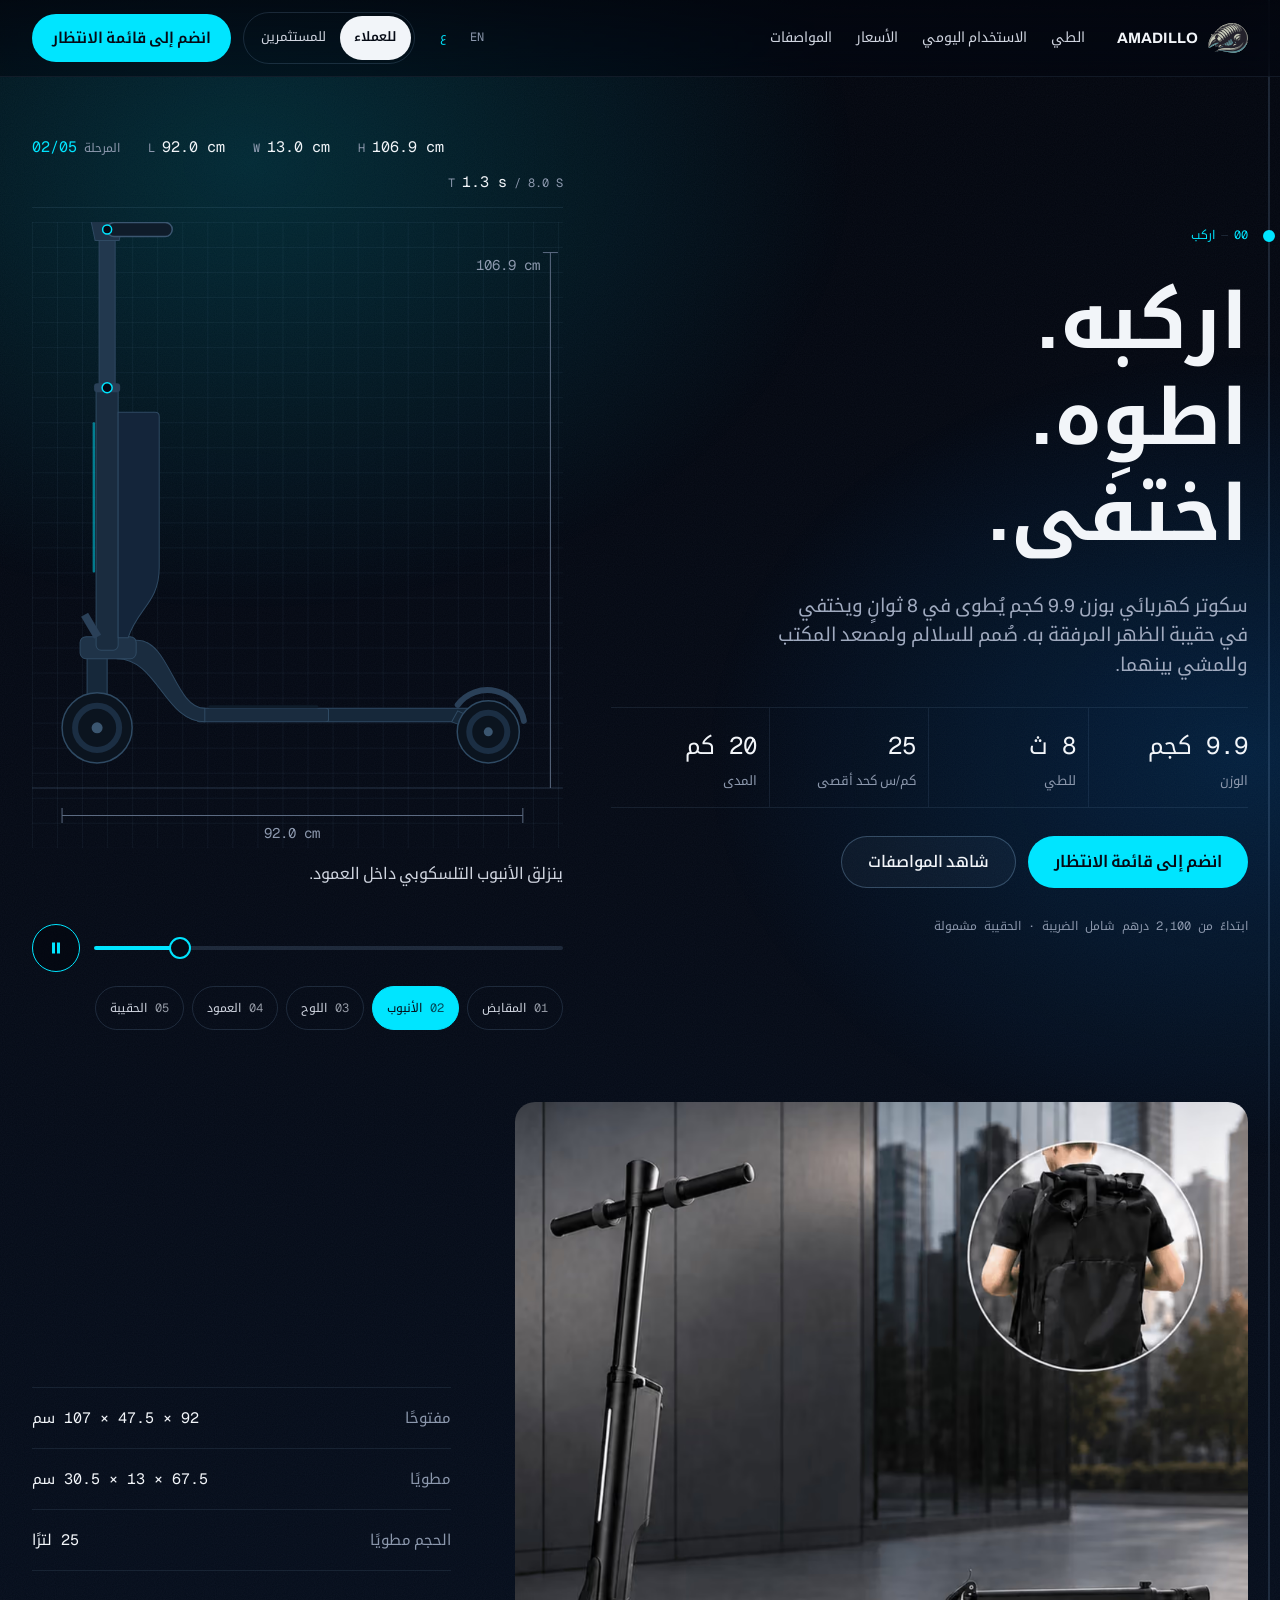
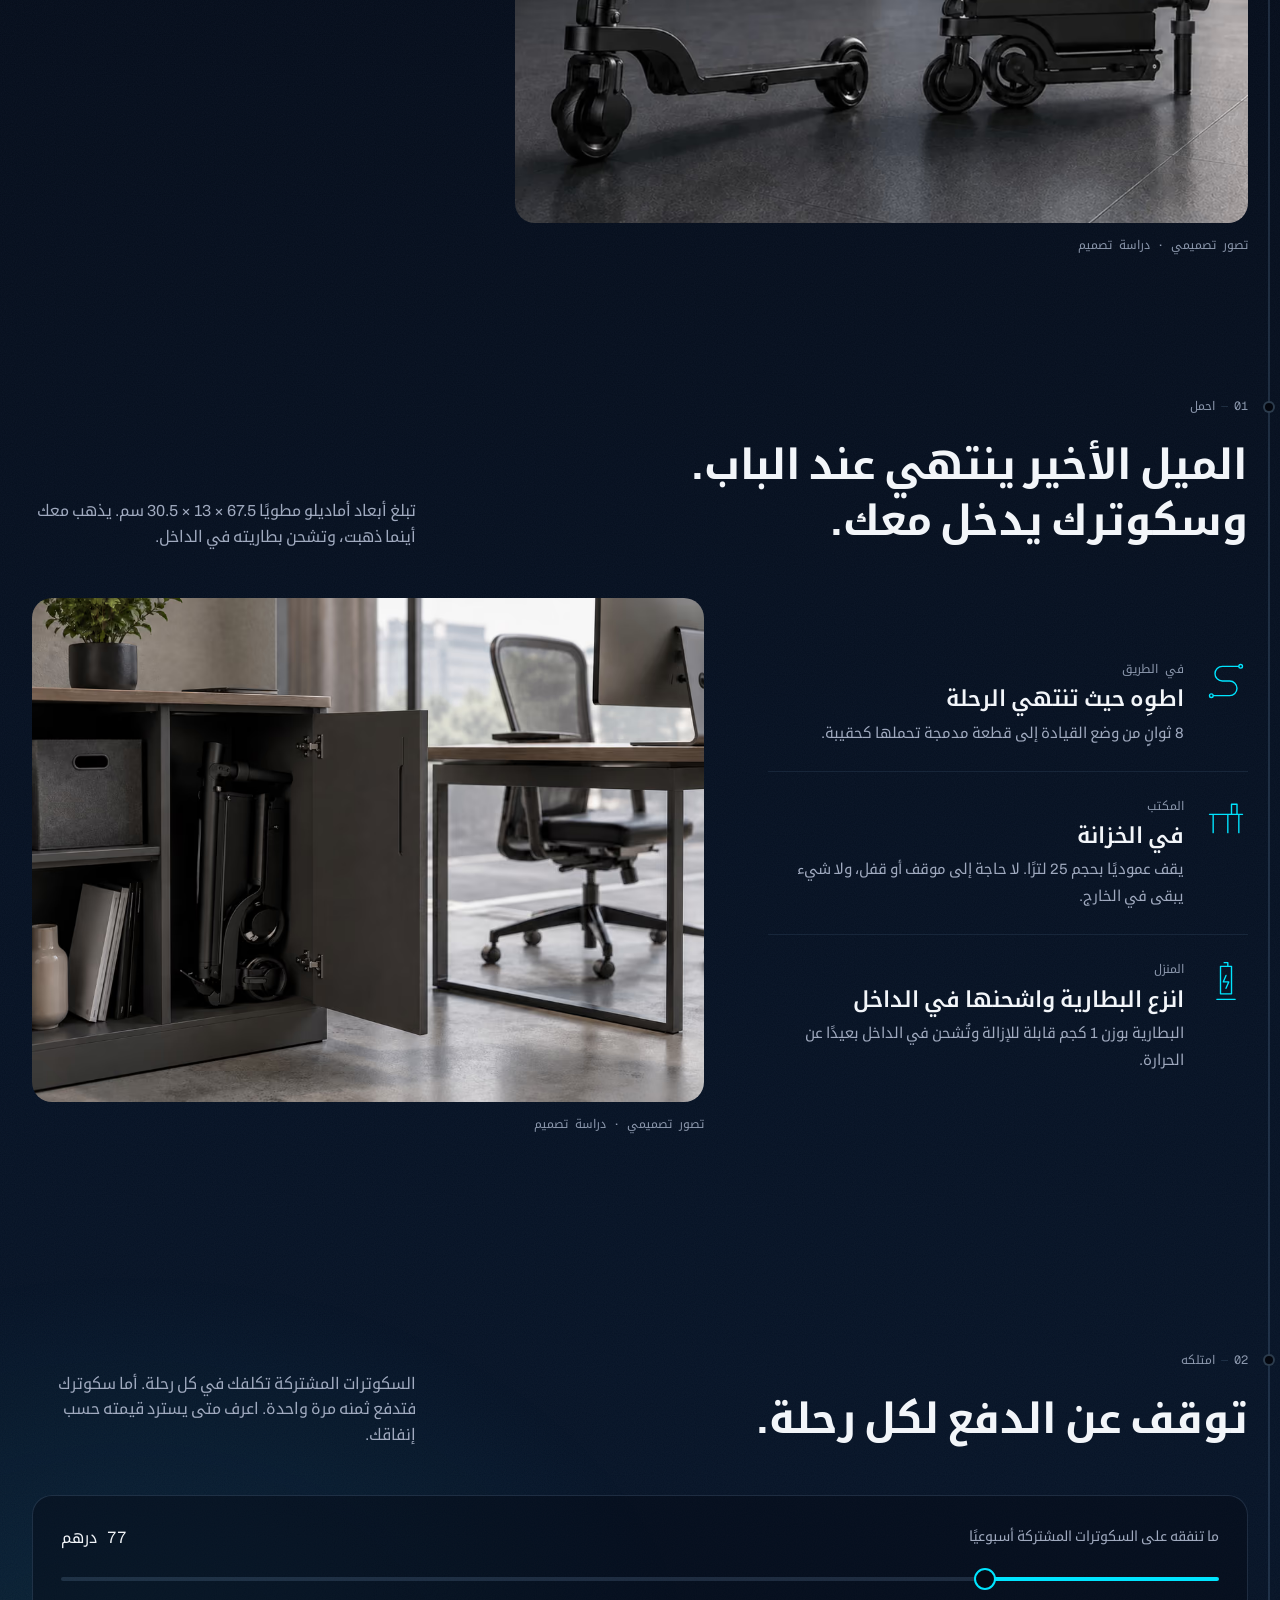
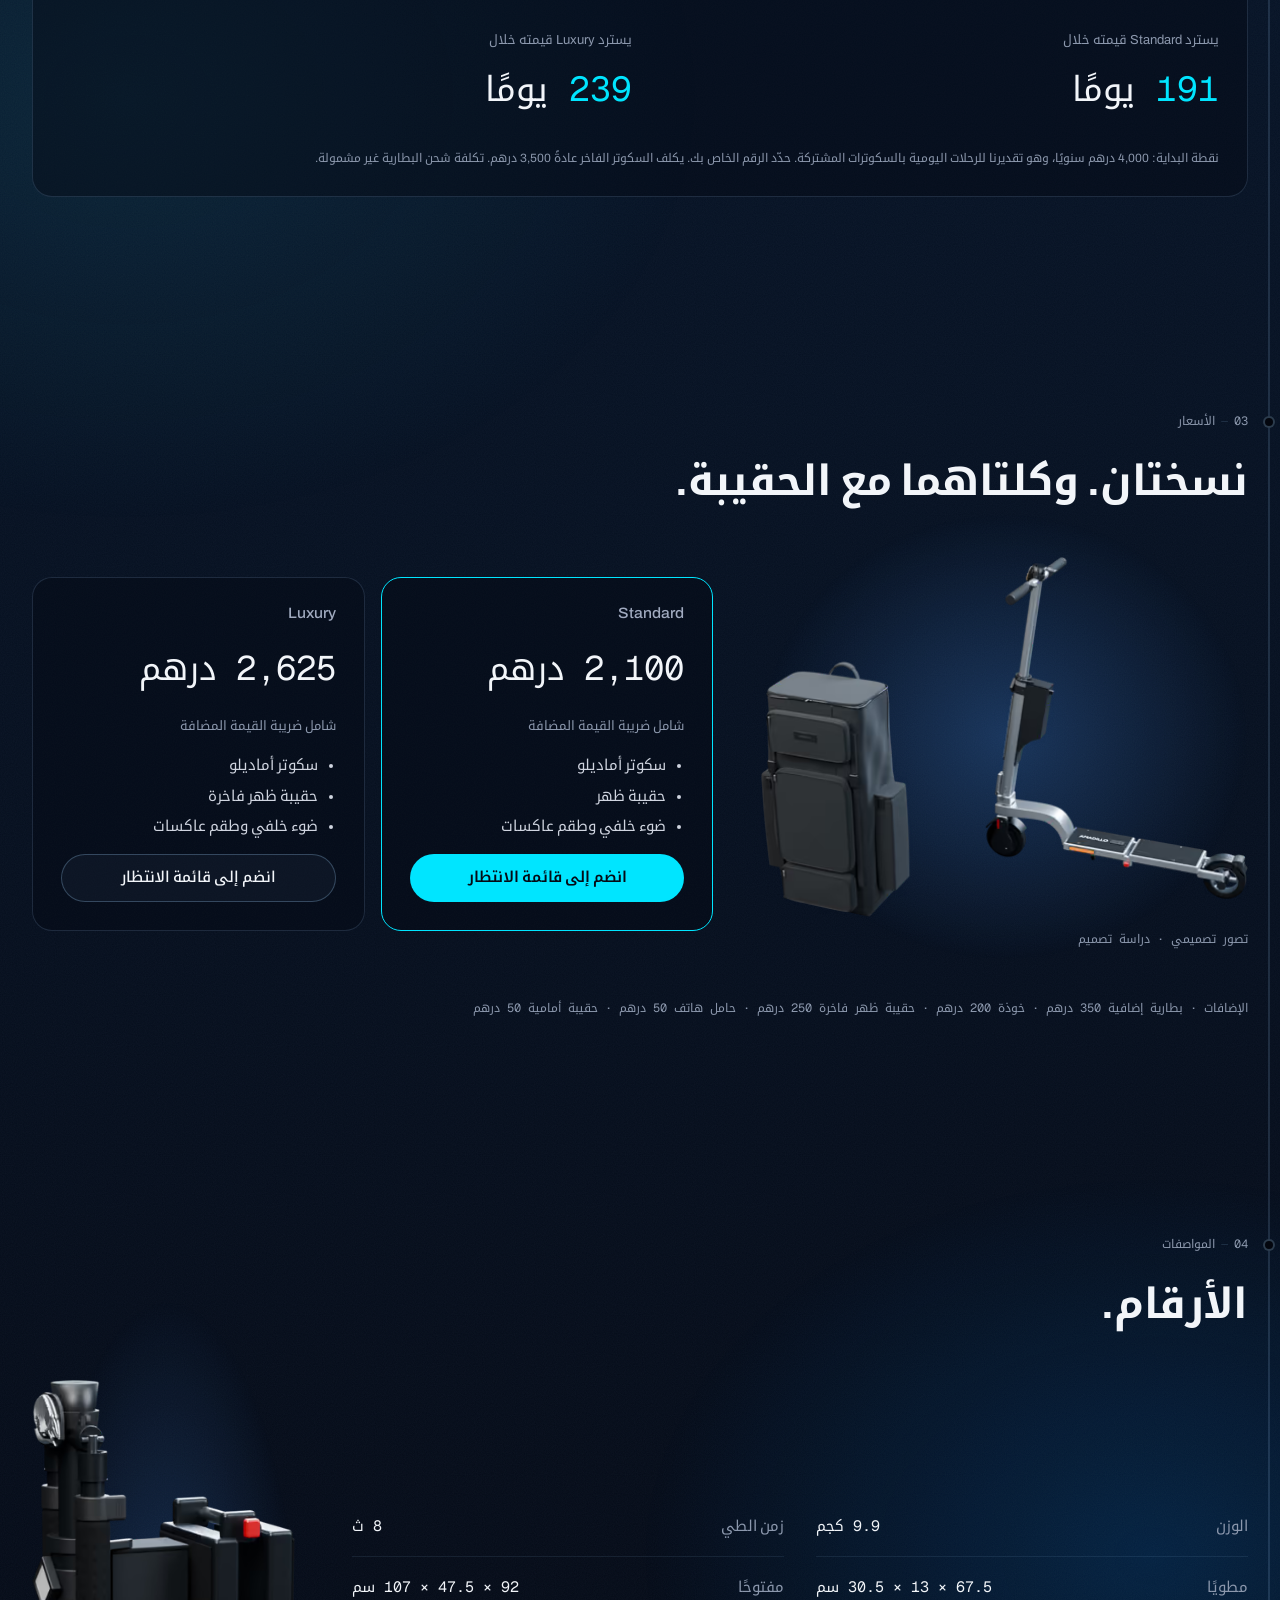
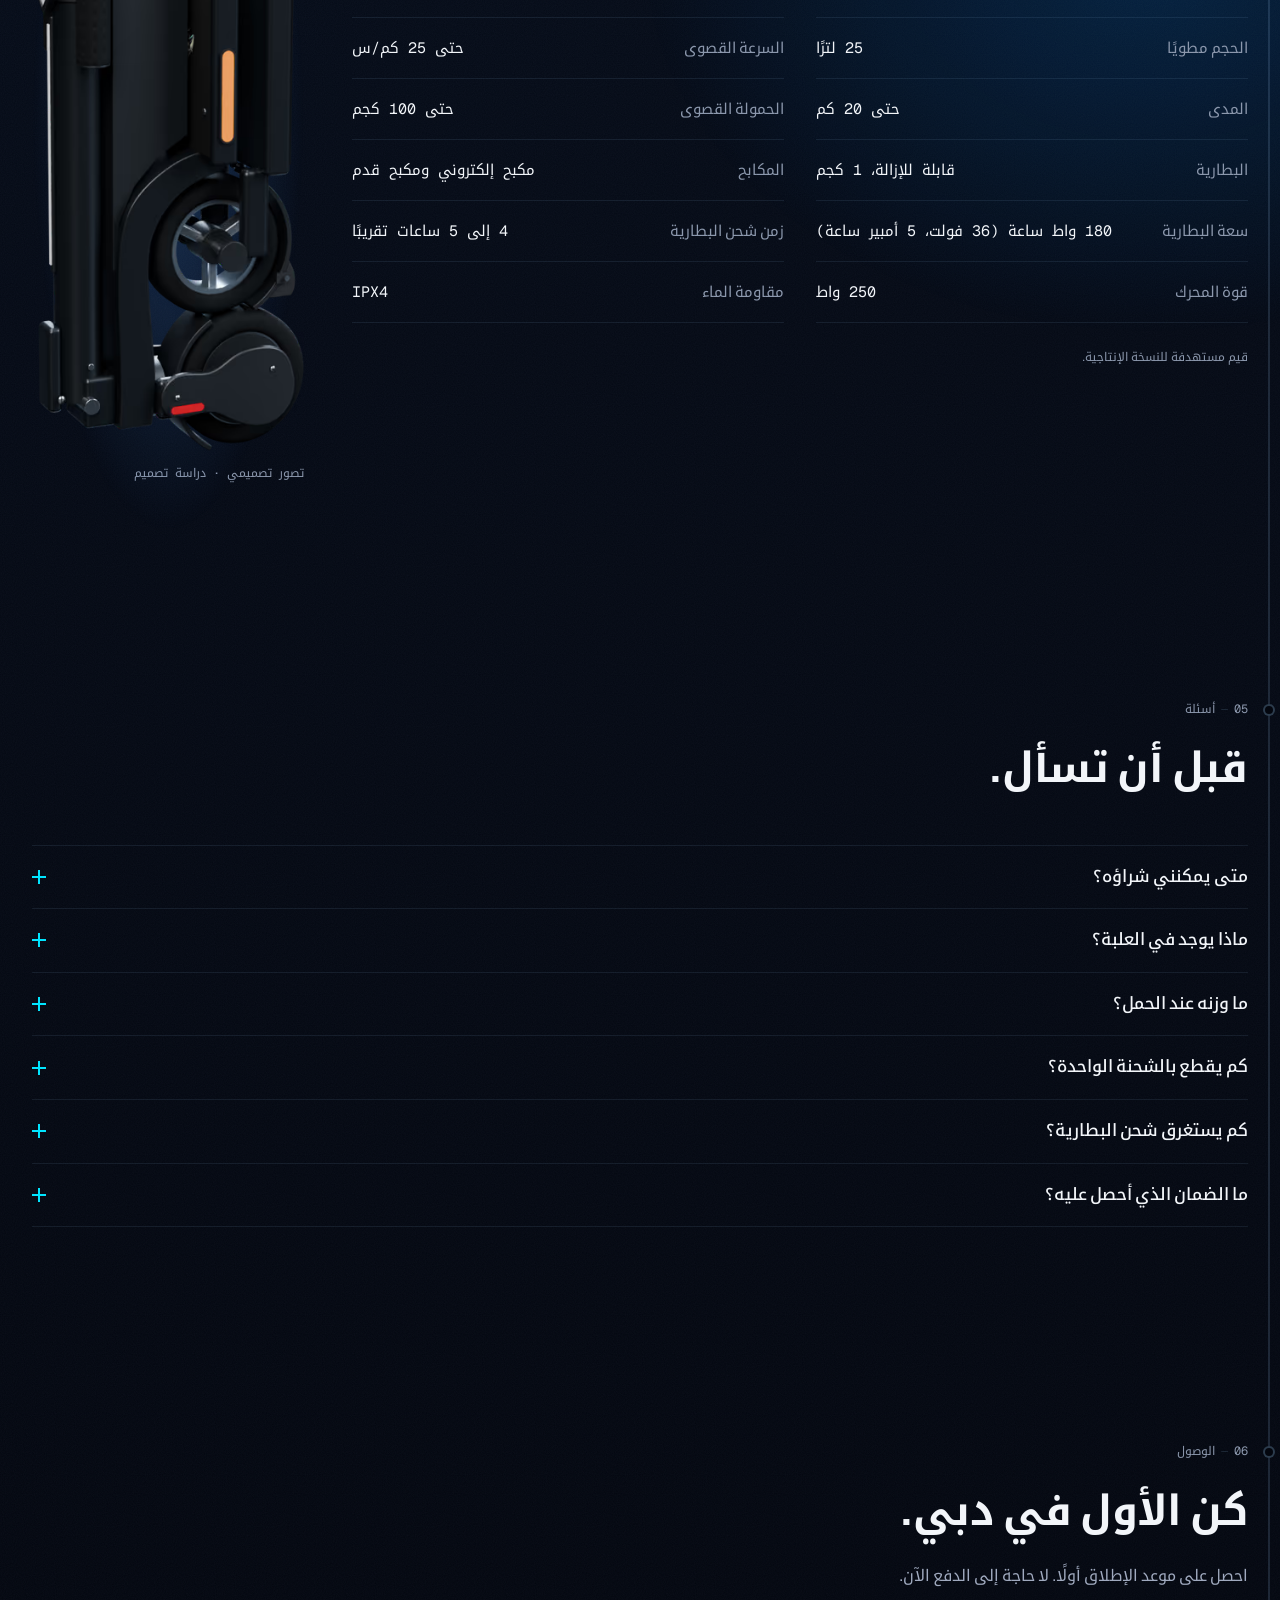
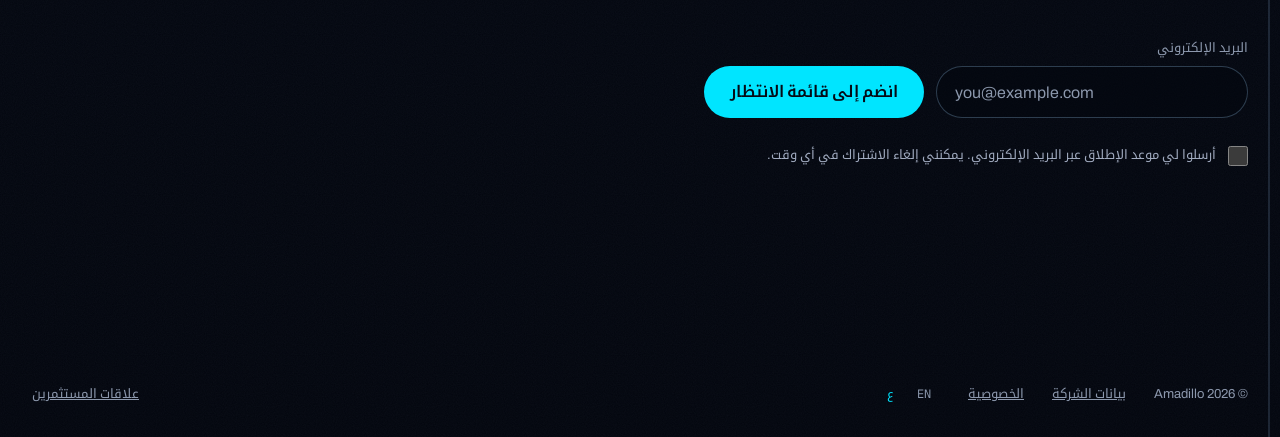
==== commit 859cff39: "Rebuild the investor page without terms or unit economics Co-Authored-By: Claude Opus 5.5 <noreply@a" ====
--- a/ar/index.html
+++ b/ar/index.html
@@ -1,2 +1,2 @@
-<!DOCTYPE html><html lang="ar" dir="rtl"><head><meta charset="utf-8"><meta name="viewport" content="width=device-width, initial-scale=1"><meta name="color-scheme" content="dark"><meta name="theme-color" content="#050a15"><title>أماديلو — السكوتر الكهربائي الذي يختفي في حقيبة ظهرك</title><meta name="description" content="سكوتر كهربائي قابل للطي بوزن 9.9 كجم لدولة الإمارات. يُطوى في ثوانٍ ويُحمل في حقيبة الظهر المرفقة به."><meta name="robots" content="noindex, nofollow"><link rel="preload" href="/fonts/noto-kufi-arabic-wght.woff2" as="font" type="font/woff2" crossorigin><link rel="preload" href="/fonts/geist-mono-wght.woff2" as="font" type="font/woff2" crossorigin><link rel="icon" type="image/svg+xml" href="/brand/logo-mark.svg"><link rel="alternate icon" type="image/png" href="/brand/favicon-64.png"><link rel="canonical" href="https://amadillo.ae/ar/"><link rel="alternate" hreflang="en" href="https://amadillo.ae/"><link rel="alternate" hreflang="ar" href="https://amadillo.ae/ar/"><link rel="stylesheet" href="/_astro/Base.DRsIj8wl.css"><link rel="stylesheet" href="/_astro/Field.BK8YcaRG.css"><style>.card[data-astro-cid-5iuvr4wi]{flex-direction:column;gap:1rem;padding:1.75rem;display:flex}.card[data-astro-cid-5iuvr4wi].featured{border-color:var(--c-accent)}.name[data-astro-cid-5iuvr4wi]{letter-spacing:0;color:var(--c-text-soft);font-size:.9375rem;font-weight:500}.price[data-astro-cid-5iuvr4wi]{color:var(--c-text-strong);letter-spacing:-.02em;font-size:2.125rem}.note[data-astro-cid-5iuvr4wi]{font-size:var(--fs-small);color:var(--c-text-muted)}ul[data-astro-cid-5iuvr4wi]{flex-direction:column;gap:.5rem;margin:0;padding-inline-start:1.125rem;font-size:.9375rem;line-height:1.5;display:flex}.card[data-astro-cid-5iuvr4wi] .cta{margin-top:auto}
-</style><link rel="stylesheet" href="/_astro/ProductImage.gO01XHYZ.css"><link rel="stylesheet" href="/_astro/Customers.DLJr7918.css"><script type="module" src="/_astro/page.BsuiZEAU.js"></script></head><body><div class="atmosphere" aria-hidden="true" data-astro-cid-astvurxn><span class="field f1" data-astro-cid-astvurxn></span><span class="field f2" data-astro-cid-astvurxn></span><span class="field f3" data-astro-cid-astvurxn></span><span class="field f4" data-astro-cid-astvurxn></span><span class="field f5" data-astro-cid-astvurxn></span></div><a class="skip" href="#main" data-astro-cid-nen7h5rs>الانتقال إلى المحتوى</a><header class="header" data-astro-cid-nen7h5rs><div class="container bar" data-astro-cid-nen7h5rs><a class="brand" href="/ar/" aria-label="الصفحة الرئيسية لأماديلو" data-astro-cid-nen7h5rs><img src="/brand/logo-mark.svg" alt="" width="40" height="30" decoding="async" data-astro-cid-nen7h5rs><span dir="ltr" data-astro-cid-nen7h5rs>AMADILLO</span></a><nav aria-label="الأقسام" class="links" data-astro-cid-nen7h5rs><a href="#fold" data-astro-cid-nen7h5rs>الطي</a><a href="#everyday" data-astro-cid-nen7h5rs>الاستخدام اليومي</a><a href="#pricing" data-astro-cid-nen7h5rs>الأسعار</a><a href="#specs" data-astro-cid-nen7h5rs>المواصفات</a></nav><div class="actions" data-astro-cid-nen7h5rs><span class="lang-wide" data-astro-cid-nen7h5rs><nav class="langs mono" aria-label="اللغة" data-astro-cid-lemdd452><a class="lang" href="/" hreflang="en" lang="en" title="English" aria-label="English" data-astro-cid-lemdd452>EN</a><span class="lang on" aria-current="true" title="العربية" data-astro-cid-lemdd452>ع</span></nav></span><nav class="switch" aria-label="الفئة" data-astro-cid-ph7txtrj><span class="opt on" aria-current="page" data-astro-cid-ph7txtrj>للعملاء</span><a class="opt" href="/ar/investors" data-astro-cid-ph7txtrj>للمستثمرين</a></nav><a href="#waitlist" class="btn btn-primary btn-md cta" data-astro-cid-nen7h5rs="true">انضم إلى قائمة الانتظار</a><details class="menu" data-astro-cid-nen7h5rs><summary aria-label="القائمة" data-astro-cid-nen7h5rs><span class="open" data-astro-cid-nen7h5rs><svg width="18" height="18" viewBox="0 0 16 16" fill="none" stroke="currentColor" stroke-width="1.5" stroke-linecap="round" stroke-linejoin="round" aria-hidden="true"><path d="M2 4.5h12M2 8h12M2 11.5h12"/></svg></span><span class="shut" data-astro-cid-nen7h5rs><svg width="18" height="18" viewBox="0 0 16 16" fill="none" stroke="currentColor" stroke-width="1.5" stroke-linecap="round" stroke-linejoin="round" aria-hidden="true"><path d="m3.5 3.5 9 9m0-9-9 9"/></svg></span></summary><nav aria-label="قائمة الأقسام" class="sheet" data-astro-cid-nen7h5rs><a href="#fold" data-astro-cid-nen7h5rs>الطي</a><a href="#everyday" data-astro-cid-nen7h5rs>الاستخدام اليومي</a><a href="#pricing" data-astro-cid-nen7h5rs>الأسعار</a><a href="#specs" data-astro-cid-nen7h5rs>المواصفات</a><a href="#waitlist" class="btn btn-primary btn-md" data-astro-cid-nen7h5rs="true">انضم إلى قائمة الانتظار</a><div class="lang-sheet" data-astro-cid-nen7h5rs><nav class="langs mono" aria-label="اللغة" data-astro-cid-lemdd452><a class="lang" href="/" hreflang="en" lang="en" title="English" aria-label="English" data-astro-cid-lemdd452>EN</a><span class="lang on" aria-current="true" title="العربية" data-astro-cid-lemdd452>ع</span></nav></div></nav></details></div></div></header><script type="module">document.querySelectorAll(`.menu .sheet a`).forEach(e=>{e.addEventListener(`click`,()=>e.closest(`details`)?.removeAttribute(`open`))});</script><main id="main"><div class="route" aria-hidden="true" data-astro-cid-cz245ulg><span class="fill" data-astro-cid-cz245ulg></span></div><section class="container hero" id="top" data-astro-cid-br2oot2i><div class="copy" data-astro-cid-br2oot2i><span class="stop start" data-astro-cid-aq7dzzhk><span class="dot" aria-hidden="true" data-astro-cid-aq7dzzhk></span><span class="mono text" data-astro-cid-aq7dzzhk>00<span class="sep" aria-hidden="true" data-astro-cid-aq7dzzhk>—</span>اركب</span></span><script type="module">var e=()=>{let e=document.documentElement.dir===`rtl`,t=document.documentElement.clientWidth;document.querySelectorAll(`.stop`).forEach(n=>{let r=n.getBoundingClientRect();n.style.setProperty(`--stop-left`,`${e?t-r.right:r.left}px`)})};e(),addEventListener(`resize`,e,{passive:!0});</script><h1 data-astro-cid-br2oot2i><span class="line l1" data-astro-cid-br2oot2i>اركبه.</span><span class="line l2" data-astro-cid-br2oot2i>اطوِه.</span><span class="line l3 ghost" data-astro-cid-br2oot2i>اختفى.</span></h1><p class="lead" data-astro-cid-br2oot2i>سكوتر كهربائي بوزن 9.9 كجم يُطوى في 8 ثوانٍ ويختفي في حقيبة الظهر المرفقة به. صُمم للسلالم ولمصعد المكتب وللمشي بينهما.</p><dl class="stats s-md" style="--cols: 4" data-astro-cid-bchll4or><div class="stat" data-astro-cid-bchll4or><dt class="label" data-astro-cid-bchll4or>الوزن</dt><dd class="mono value" data-astro-cid-bchll4or>9.9 كجم</dd></div><div class="stat" data-astro-cid-bchll4or><dt class="label" data-astro-cid-bchll4or>للطي</dt><dd class="mono value" data-astro-cid-bchll4or>8 ث</dd></div><div class="stat" data-astro-cid-bchll4or><dt class="label" data-astro-cid-bchll4or>كم/س كحد أقصى</dt><dd class="mono value" data-astro-cid-bchll4or>25</dd></div><div class="stat" data-astro-cid-bchll4or><dt class="label" data-astro-cid-bchll4or>المدى</dt><dd class="mono value" data-astro-cid-bchll4or>20 كم</dd></div></dl><div class="ctas" data-astro-cid-br2oot2i><a href="#waitlist" class="btn btn-primary" data-astro-cid-br2oot2i="true">انضم إلى قائمة الانتظار</a><a href="#specs" class="btn btn-ghost" data-astro-cid-br2oot2i="true">شاهد المواصفات</a></div><span class="note mono" data-astro-cid-br2oot2i>ابتداءً من 2,100 درهم شامل الضريبة · الحقيبة مشمولة</span></div><div class="stage" id="fold" data-astro-cid-br2oot2i><div class="ghostfold" data-ghostfold data-seconds="8" data-captions="[&quot;وضع القيادة. 92 × 47.5 × 107 سم، 9.9 كجم.&quot;,&quot;تنطوي المقابض إلى الأسفل. يقل العرض من 47.5 إلى 13 سم.&quot;,&quot;ينزلق الأنبوب التلسكوبي داخل العمود.&quot;,&quot;ينطوي الجزء الخلفي من اللوح إلى الأمام عند مفصله الأوسط.&quot;,&quot;ينطوي العمود مع البطارية بشكل مسطح: 67.5 × 13 × 30.5 سم.&quot;,&quot;عموديًا داخل حقيبة الظهر: 25 لترًا. اختفى.&quot;]" data-play-label="تشغيل حركة الطي" data-pause-label="إيقاف حركة الطي" data-astro-cid-t42quo57><div class="readout mono" aria-hidden="true" dir="ltr" data-astro-cid-t42quo57><span data-astro-cid-t42quo57>المرحلة <b class="accent" data-out="phase" data-astro-cid-t42quo57>00/05</b></span><span data-astro-cid-t42quo57>L <b data-out="length" data-astro-cid-t42quo57>92.0 cm</b></span><span class="wide" data-astro-cid-t42quo57>W <b data-out="width" data-astro-cid-t42quo57>47.5 cm</b></span><span data-astro-cid-t42quo57>H <b data-out="height" data-astro-cid-t42quo57>107.0 cm</b></span><span class="time" data-astro-cid-t42quo57>t <b data-out="time" data-astro-cid-t42quo57>0.0 s</b><span class="wide" data-astro-cid-t42quo57> / 8.0 s</span></span></div><svg class="drawing" viewBox="-60 20 1060 1250" role="img" aria-label="منظر جانبي لسكوتر أماديلو X6 وهو يُطوى من وضع القيادة (92 × 107 سم) إلى داخل حقيبته (67.5 × 30.5 سم)." data-astro-cid-t42quo57><line x1="-60" y1="1150" x2="1000" y2="1150" class="ground" data-astro-cid-t42quo57></line><g data-part="lift" data-astro-cid-t42quo57><g data-part="pack" data-astro-cid-t42quo57><g data-part="rear" data-astro-cid-t42quo57><rect x="525" y="1041" width="290" height="27" rx="6" class="p2" data-astro-cid-t42quo57></rect><path d="M790 1046 L862 1080 L848 1094 L778 1068 Z" class="p2" data-astro-cid-t42quo57></path><path d="M790 1034 A 74 74 0 0 1 922 1066" class="fender" data-astro-cid-t42quo57></path><circle cx="851" cy="1088" r="62" class="tyre" data-astro-cid-t42quo57></circle><circle cx="851" cy="1088" r="38" class="rim" data-astro-cid-t42quo57></circle><circle cx="851" cy="1088" r="9" class="hub" data-astro-cid-t42quo57></circle><circle cx="525" cy="1076" r="13" class="joint" data-joint="hinge" data-astro-cid-t42quo57></circle></g><rect x="270" y="1041" width="262" height="27" rx="4" class="p1" data-astro-cid-t42quo57></rect><rect x="292" y="1035" width="220" height="6" rx="3" class="tape" data-astro-cid-t42quo57></rect><path d="M110 905 L150 905 C215 905 225 1041 285 1041 L285 1068 C205 1068 190 942 110 942 Z" class="p1" data-astro-cid-t42quo57></path><rect x="50" y="930" width="40" height="150" rx="10" class="p2" data-astro-cid-t42quo57></rect><circle cx="70" cy="1080" r="70" class="tyre" data-astro-cid-t42quo57></circle><circle cx="70" cy="1080" r="44" class="rim" data-astro-cid-t42quo57></circle><circle cx="70" cy="1080" r="11" class="hub" data-astro-cid-t42quo57></circle><rect x="36" y="898" width="112" height="44" rx="12" class="p3" data-astro-cid-t42quo57></rect><g data-part="stem" data-astro-cid-t42quo57><g data-part="tele" data-astro-cid-t42quo57><rect x="74" y="80" width="32" height="340" rx="8" class="p4" data-astro-cid-t42quo57></rect><path d="M56 58 L124 58 L114 106 L66 106 Z" class="p3" data-astro-cid-t42quo57></path><rect x="70" y="52" width="40" height="7" rx="3" class="display" data-astro-cid-t42quo57></rect><circle cx="90" cy="84" r="18" class="grip" data-part="bar" data-astro-cid-t42quo57></circle><rect x="90" y="70" width="0" height="28" rx="14" class="grip" data-part="grips" data-astro-cid-t42quo57></rect><circle cx="90" cy="84" r="9" class="joint" data-joint="grip" data-astro-cid-t42quo57></circle></g><rect x="68" y="400" width="44" height="525" rx="10" class="p1" data-astro-cid-t42quo57></rect><rect x="61" y="470" width="5" height="300" rx="2" class="light" data-astro-cid-t42quo57></rect><path d="M112 450 L186 450 Q194 450 194 458 L194 760 C194 830 150 842 132 900 L112 900 Z" class="battery" data-astro-cid-t42quo57></path><rect x="64" y="392" width="52" height="18" rx="6" class="clamp" data-astro-cid-t42quo57></rect><path d="M64 902 L38 858 L52 850 L78 894 Z" class="clamp" data-astro-cid-t42quo57></path><circle cx="90" cy="401" r="10" class="joint" data-joint="tele" data-astro-cid-t42quo57></circle><circle cx="90" cy="920" r="13" class="joint" data-joint="stem" data-astro-cid-t42quo57></circle></g></g></g><g data-part="bag" opacity="0" data-astro-cid-t42quo57><path d="M270 640 Q270 560 350 560 L570 560 Q650 560 650 640 L650 1120 Q650 1150 620 1150 L300 1150 Q270 1150 270 1120 Z" class="bag" data-astro-cid-t42quo57></path><path d="M300 660 L300 1100 M620 660 L620 1100" class="seam" data-astro-cid-t42quo57></path><line x1="300" y1="600" x2="620" y2="600" class="strap" data-astro-cid-t42quo57></line><rect x="436" y="690" width="48" height="8" rx="4" class="display" data-astro-cid-t42quo57></rect></g><g data-part="dims" class="dims" data-astro-cid-t42quo57><line x1="0" y1="1205" x2="920" y2="1205" data-dim="l-line" data-astro-cid-t42quo57></line><line x1="0" y1="1190" x2="0" y2="1220" data-astro-cid-t42quo57></line><line x1="920" y1="1190" x2="920" y2="1220" data-dim="l-tick" data-astro-cid-t42quo57></line><text x="460" y="1250" text-anchor="middle" data-dim="l-text" data-astro-cid-t42quo57>92.0 cm</text><line x1="975" y1="1150" x2="975" y2="80" data-dim="h-line" data-astro-cid-t42quo57></line><line x1="960" y1="80" x2="990" y2="80" data-dim="h-tick" data-astro-cid-t42quo57></line><text x="955" y="114" text-anchor="end" data-dim="h-text" data-astro-cid-t42quo57>107.0 cm</text></g><text x="460" y="1250" text-anchor="middle" class="packed" data-part="packed" opacity="0" data-astro-cid-t42quo57>25 لترًا · 9.9 كجم · على ظهرك</text></svg><p class="caption" aria-live="polite" data-out="caption" data-astro-cid-t42quo57>وضع القيادة. 92 × 47.5 × 107 سم، 9.9 كجم.</p><div class="controls" dir="ltr" data-astro-cid-t42quo57><button type="button" class="play" data-play aria-label="تشغيل حركة الطي" data-astro-cid-t42quo57><span class="i-play" data-astro-cid-t42quo57><svg width="16" height="16" viewBox="0 0 16 16" fill="none" stroke="currentColor" stroke-width="1.5" stroke-linecap="round" stroke-linejoin="round" aria-hidden="true"><path d="M4.5 2.5 13.5 8l-9 5.5z" fill="currentColor" stroke="none"/></svg></span><span class="i-pause" data-astro-cid-t42quo57><svg width="16" height="16" viewBox="0 0 16 16" fill="none" stroke="currentColor" stroke-width="1.5" stroke-linecap="round" stroke-linejoin="round" aria-hidden="true"><path d="M4 2.5h3v11H4zM9 2.5h3v11H9z" fill="currentColor" stroke="none"/></svg></span></button><label for="ghostfold-range" class="visually-hidden" data-astro-cid-t42quo57>تقدم الطي</label><input id="ghostfold-range" class="range" type="range" min="0" max="1000" step="1" value="0" style="--fill: 0%" data-range data-astro-cid-t42quo57></div><div class="chips" role="group" aria-label="الانتقال إلى مرحلة من الطي" data-astro-cid-t42quo57><button type="button" class="chip" aria-pressed="false" data-chip="0.15" data-astro-cid-t42quo57="true" data-astro-cid-ags4ogmk><span class="idx" data-astro-cid-ags4ogmk>01</span>المقابض</button><button type="button" class="chip" aria-pressed="false" data-chip="0.35" data-astro-cid-t42quo57="true" data-astro-cid-ags4ogmk><span class="idx" data-astro-cid-ags4ogmk>02</span>الأنبوب</button><button type="button" class="chip" aria-pressed="false" data-chip="0.6" data-astro-cid-t42quo57="true" data-astro-cid-ags4ogmk><span class="idx" data-astro-cid-ags4ogmk>03</span>اللوح</button><button type="button" class="chip" aria-pressed="false" data-chip="0.85" data-astro-cid-t42quo57="true" data-astro-cid-ags4ogmk><span class="idx" data-astro-cid-ags4ogmk>04</span>العمود</button><button type="button" class="chip" aria-pressed="false" data-chip="1" data-astro-cid-t42quo57="true" data-astro-cid-ags4ogmk><span class="idx" data-astro-cid-ags4ogmk>05</span>الحقيبة</button></div></div><script type="module">var e=[{key:`grips`,end:.15},{key:`telescope`,end:.35},{key:`deck`,end:.6},{key:`stem`,end:.85},{key:`backpack`,end:1}],t={l:920,w:475,h:1070},n={l:675,w:130,h:305},r=e=>e<.5?4*e*e*e:1-(-2*e+2)**3/2,i=e=>Math.min(1,Math.max(0,e));function a(a){let o=i(a),s=(e,t)=>r(i((o-e)/(t-e))),c=s(0,.15),l=s(.15,.35),u=s(.35,.6),d=s(.6,.85),f=s(.85,1),p=Math.min(1,o/.08)*(1-f),m=o<=0?0:e.findIndex(e=>o<=e.end)+1,h=(e,t)=>o>e-.02&&o<t+.02&&f<1;return{phase:m,lift:`translate(0 ${(-50*p).toFixed(1)})`,pack:`translate(${(122*f).toFixed(1)} ${(-203*f).toFixed(1)}) rotate(${(-90*f).toFixed(2)} 338 1015)`,rear:`rotate(${(-180*u).toFixed(2)} 525 1076)`,stem:`rotate(${(90*d).toFixed(2)} 90 920)`,tele:`translate(0 ${(280*l).toFixed(1)})`,gripWidth:130*c,barOpacity:1-c,bag:`translate(0 ${(260*(1-f)).toFixed(1)})`,bagOpacity:f,dimOpacity:1-f,joints:{grip:h(0,.15),tele:h(.15,.35),hinge:h(.35,.6),stem:h(.6,.85)},length:Math.round(t.l-(t.l-n.l)*(.55*u+.45*d)),width:Math.round(t.w-(t.w-n.w)*c),height:Math.round(t.h-280*l-(t.h-280-n.h)*d)}}var o=e=>`${(e/10).toFixed(1)} cm`,s=document.querySelector(`[data-ghostfold]`);s&&c(s);function c(e){let t=t=>e.querySelector(t),n=Object.fromEntries([`lift`,`pack`,`rear`,`stem`,`tele`,`bar`,`grips`,`bag`,`dims`,`packed`].map(e=>[e,t(`[data-part="${e}"]`)])),r=Object.fromEntries([`grip`,`tele`,`hinge`,`stem`].map(e=>[e,t(`[data-joint="${e}"]`)])),i=e=>t(`[data-dim="${e}"]`),s=e=>t(`[data-out="${e}"]`),c=t(`[data-range]`),l=t(`[data-play]`),u=[...e.querySelectorAll(`[data-chip]`)],d=JSON.parse(e.dataset.captions??`[]`),f=Number(e.dataset.seconds??8),p=matchMedia(`(prefers-reduced-motion: reduce)`).matches,m=0,h=-1,g=(e,t)=>{e.textContent!==t&&(e.textContent=t)},_=e=>{if(e===m&&h!==-1)return;m=e;let t=a(e);n.lift.setAttribute(`transform`,t.lift),n.pack.setAttribute(`transform`,t.pack),n.rear.setAttribute(`transform`,t.rear),n.stem.setAttribute(`transform`,t.stem),n.tele.setAttribute(`transform`,t.tele),n.grips.setAttribute(`width`,t.gripWidth.toFixed(1)),n.bar.setAttribute(`opacity`,t.barOpacity.toFixed(2)),n.bag.setAttribute(`transform`,t.bag),n.bag.setAttribute(`opacity`,t.bagOpacity.toFixed(2)),n.dims.setAttribute(`opacity`,t.dimOpacity.toFixed(2)),n.packed.setAttribute(`opacity`,t.bagOpacity.toFixed(2));for(let[e,n]of Object.entries(t.joints))r[e].classList.toggle(`on`,n);i(`l-line`).setAttribute(`x2`,String(t.length)),i(`l-tick`).setAttribute(`x1`,String(t.length)),i(`l-tick`).setAttribute(`x2`,String(t.length)),i(`l-text`).setAttribute(`x`,String(t.length/2)),g(i(`l-text`),o(t.length));let l=1150-t.height;i(`h-line`).setAttribute(`y2`,String(l)),i(`h-tick`).setAttribute(`y1`,String(l)),i(`h-tick`).setAttribute(`y2`,String(l)),i(`h-text`).setAttribute(`y`,String(l+34)),g(i(`h-text`),o(t.height)),g(s(`length`),o(t.length)),g(s(`width`),o(t.width)),g(s(`height`),o(t.height)),g(s(`time`),`${(e*f).toFixed(1)} s`),g(s(`phase`),`0${t.phase}/05`),c.value=String(Math.round(e*1e3)),c.style.setProperty(`--fill`,`${(e*100).toFixed(1)}%`),t.phase!==h&&(h=t.phase,s(`caption`).textContent=d[t.phase]??``,u.forEach((e,n)=>e.setAttribute(`aria-pressed`,String(n+1===t.phase))))},v=0,y=!1,b=t=>{y=t,e.classList.toggle(`is-playing`,t),l.setAttribute(`aria-label`,(t?e.dataset.pauseLabel:e.dataset.playLabel)??``),t||cancelAnimationFrame(v)},x=()=>{m>=1&&_(0),b(!0);let e=performance.now(),t=n=>{let r=Math.min(1,m+(n-e)/(f*1e3*.75));e=n,_(r),r>=1?(b(!1),C()):v=requestAnimationFrame(t)};v=requestAnimationFrame(t)},S,C=()=>S?.disconnect();p||(S=new IntersectionObserver(([e])=>{e.isIntersecting&&!y?x():!e.isIntersecting&&y&&b(!1)},{threshold:.5}),S.observe(t(`.drawing`)));let w=()=>{C(),b(!1)};l.addEventListener(`click`,()=>{let e=y;w(),e||x()}),c.addEventListener(`input`,()=>{w(),_(Number(c.value)/1e3)}),u.forEach(e=>e.addEventListener(`click`,()=>{w(),_(Number(e.dataset.chip))})),_(m)}</script></div></section><div class="container showcase" data-astro-cid-br2oot2i><figure class="product-image photo" data-astro-cid-seiejway><div class="frame" data-astro-cid-seiejway><picture data-astro-cid-seiejway><source type="image/avif" srcset="/img/city-640.avif 640w, /img/city-960.avif 960w, /img/city-1149.avif 1149w" sizes="(min-width: 960px) 46rem, 100vw" data-astro-cid-seiejway><img src="/img/city-640.webp" srcset="/img/city-640.webp 640w, /img/city-960.webp 960w, /img/city-1149.webp 1149w" sizes="(min-width: 960px) 46rem, 100vw" width="1149" height="1130" alt="سكوتر أماديلو X6 في ساحة بالمدينة: مفتوحًا ومطويًا وفي الحقيبة على ظهر الراكب." loading="lazy" decoding="async" data-astro-cid-seiejway></picture></div><figcaption class="mono" data-astro-cid-seiejway>تصور تصميمي · دراسة تصميم</figcaption></figure><dl class="specs c-1" data-astro-cid-uzz5av54><div class="row" data-astro-cid-uzz5av54><dt data-astro-cid-uzz5av54>مفتوحًا</dt><dd class="mono" data-astro-cid-uzz5av54>92 × 47.5 × 107 سم</dd></div><div class="row" data-astro-cid-uzz5av54><dt data-astro-cid-uzz5av54>مطويًا</dt><dd class="mono" data-astro-cid-uzz5av54>67.5 × 13 × 30.5 سم</dd></div><div class="row" data-astro-cid-uzz5av54><dt data-astro-cid-uzz5av54>الحجم مطويًا</dt><dd class="mono" data-astro-cid-uzz5av54>25 لترًا</dd></div></dl></div><section id="everyday" class="section" data-astro-cid-5lyysmr3><div class="container inner" data-astro-cid-5lyysmr3><div class="head split" data-astro-cid-5lyysmr3><div class="titles" data-astro-cid-5lyysmr3><span class="stop" data-astro-cid-aq7dzzhk><span class="dot" aria-hidden="true" data-astro-cid-aq7dzzhk></span><span class="mono text" data-astro-cid-aq7dzzhk>01<span class="sep" aria-hidden="true" data-astro-cid-aq7dzzhk>—</span>احمل</span></span><h2 data-astro-cid-5lyysmr3>الميل الأخير ينتهي عند الباب. وسكوترك يدخل معك.</h2></div><p class="lead" data-astro-cid-5lyysmr3>تبلغ أبعاد X6 مطويًا ‏67.5 × 13 × 30.5 سم. يذهب معك أينما ذهبت، وتشحن بطاريته في الداخل.</p></div><div class="everyday" data-astro-cid-br2oot2i><ol class="moments" data-astro-cid-br2oot2i><li data-astro-cid-br2oot2i><svg viewBox="0 0 48 48" aria-hidden="true" class="pict" data-astro-cid-br2oot2i><path d="M10 40h18a8 8 0 0 0 0-16H20a8 8 0 0 1 0-16h18M6 40a2 2 0 1 0 4 0a2 2 0 1 0-4 0M38 8a2 2 0 1 0 4 0a2 2 0 1 0-4 0" data-astro-cid-br2oot2i></path></svg><div class="moment" data-astro-cid-br2oot2i><span class="mono idx" data-astro-cid-br2oot2i>في الطريق</span><h3 data-astro-cid-br2oot2i>اطوِه حيث تنتهي الرحلة</h3><p data-astro-cid-br2oot2i>8 ثوانٍ من وضع القيادة إلى قطعة مدمجة تحملها كحقيبة.</p></div></li><li data-astro-cid-br2oot2i><svg viewBox="0 0 48 48" aria-hidden="true" class="pict" data-astro-cid-br2oot2i><path d="M6 20h36M10 20v20M38 20v20M26 20v20M30 9h6v11h-6z" data-astro-cid-br2oot2i></path></svg><div class="moment" data-astro-cid-br2oot2i><span class="mono idx" data-astro-cid-br2oot2i>المكتب</span><h3 data-astro-cid-br2oot2i>في الخزانة</h3><p data-astro-cid-br2oot2i>يقف عموديًا بحجم 25 لترًا. لا حاجة إلى موقف أو قفل، ولا شيء يبقى في الخارج.</p></div></li><li data-astro-cid-br2oot2i><svg viewBox="0 0 48 48" aria-hidden="true" class="pict" data-astro-cid-br2oot2i><path d="M18 8h12v30H18zM22 4h4v4M24 18l-3 7h6l-3 7M14 44h20" data-astro-cid-br2oot2i></path></svg><div class="moment" data-astro-cid-br2oot2i><span class="mono idx" data-astro-cid-br2oot2i>المنزل</span><h3 data-astro-cid-br2oot2i>انزع البطارية واشحنها في الداخل</h3><p data-astro-cid-br2oot2i>البطارية بوزن 1 كجم قابلة للإزالة وتُشحن في الداخل بعيدًا عن الحرارة.</p></div></li></ol><figure class="product-image photo" data-astro-cid-seiejway><div class="frame" data-astro-cid-seiejway><picture data-astro-cid-seiejway><source type="image/avif" srcset="/img/cabinet-640.avif 640w, /img/cabinet-1000.avif 1000w, /img/cabinet-1448.avif 1448w" sizes="(min-width: 960px) 44rem, 100vw" data-astro-cid-seiejway><img src="/img/cabinet-640.webp" srcset="/img/cabinet-640.webp 640w, /img/cabinet-1000.webp 1000w, /img/cabinet-1448.webp 1448w" sizes="(min-width: 960px) 44rem, 100vw" width="1448" height="1086" alt="سكوتر أماديلو X6 مطويًا وواقفًا داخل خزانة في مكتب." loading="lazy" decoding="async" data-astro-cid-seiejway></picture></div><figcaption class="mono" data-astro-cid-seiejway>تصور تصميمي · دراسة تصميم</figcaption></figure></div></div></section><section id="own" class="section" data-astro-cid-5lyysmr3><div class="container inner" data-astro-cid-5lyysmr3><div class="head split" data-astro-cid-5lyysmr3><div class="titles" data-astro-cid-5lyysmr3><span class="stop" data-astro-cid-aq7dzzhk><span class="dot" aria-hidden="true" data-astro-cid-aq7dzzhk></span><span class="mono text" data-astro-cid-aq7dzzhk>02<span class="sep" aria-hidden="true" data-astro-cid-aq7dzzhk>—</span>امتلكه</span></span><h2 data-astro-cid-5lyysmr3>توقف عن الدفع لكل رحلة.</h2></div><p class="lead" data-astro-cid-5lyysmr3>السكوترات المشتركة تكلفك في كل رحلة. أما سكوترك فتدفع ثمنه مرة واحدة. اعرف متى يسترد قيمته حسب إنفاقك.</p></div><div class="payback surface" data-payback data-astro-cid-d4ax2vmt><div class="range-field" data-astro-cid-3jnsot4f><div class="top" data-astro-cid-3jnsot4f><label for="rental-week" data-astro-cid-3jnsot4f>ما تنفقه على السكوترات المشتركة أسبوعيًا</label><output for="rental-week" class="mono" data-pattern="{n} درهم" data-locale="ar-AE-u-nu-latn" data-astro-cid-3jnsot4f>77 درهم</output></div><input id="rental-week" class="range" type="range" min="20" max="300" step="5" value="77" style="--fill: 20.357142857142858%" data-astro-cid-3jnsot4f></div><script type="module">var e=e=>{let t=Number(e.min),n=Number(e.max),r=Number(e.value);e.style.setProperty(`--fill`,`${(r-t)/(n-t)*100}%`);let i=e.closest(`.range-field`)?.querySelector(`output`);i&&(i.textContent=(i.dataset.pattern??`{n}`).replace(`{n}`,r.toLocaleString(i.dataset.locale)))};document.querySelectorAll(`.range-field .range`).forEach(t=>{t.addEventListener(`input`,()=>e(t))});</script><dl class="results" data-astro-cid-d4ax2vmt><div data-astro-cid-d4ax2vmt><dt data-astro-cid-d4ax2vmt>يسترد Standard قيمته خلال</dt><dd class="mono" data-astro-cid-d4ax2vmt><span data-days="standard" data-price="2100" data-astro-cid-d4ax2vmt>191</span> يومًا</dd></div><div data-astro-cid-d4ax2vmt><dt data-astro-cid-d4ax2vmt>يسترد Luxury قيمته خلال</dt><dd class="mono" data-astro-cid-d4ax2vmt><span data-days="luxury" data-price="2625" data-astro-cid-d4ax2vmt>239</span> يومًا</dd></div></dl><p class="fine" data-astro-cid-d4ax2vmt>نقطة البداية: 4,000 درهم سنويًا، وهو تقديرنا للرحلات اليومية بالسكوترات المشتركة. حدّد الرقم الخاص بك. يكلف السكوتر الفاخر عادةً 3,500 درهم. تكلفة شحن البطارية غير مشمولة.</p></div><script type="module">var e=document.querySelector(`[data-payback]`),t=e?.querySelector(`#rental-week`);if(e&&t){let n=[...e.querySelectorAll(`[data-days]`)];t.addEventListener(`input`,()=>{let e=Number(t.value)/7;n.forEach(t=>t.textContent=String(Math.ceil(Number(t.dataset.price)/e)))})}</script></div></section><section id="pricing" class="section" data-astro-cid-5lyysmr3><div class="container inner" data-astro-cid-5lyysmr3><div class="head split" data-astro-cid-5lyysmr3><div class="titles" data-astro-cid-5lyysmr3><span class="stop" data-astro-cid-aq7dzzhk><span class="dot" aria-hidden="true" data-astro-cid-aq7dzzhk></span><span class="mono text" data-astro-cid-aq7dzzhk>03<span class="sep" aria-hidden="true" data-astro-cid-aq7dzzhk>—</span>الأسعار</span></span><h2 data-astro-cid-5lyysmr3>نسختان. وكلتاهما مع الحقيبة.</h2></div></div><div class="offer" data-astro-cid-br2oot2i><figure class="product-image lit" data-astro-cid-seiejway><div class="frame" data-astro-cid-seiejway><picture data-astro-cid-seiejway><source type="image/avif" srcset="/img/bag-480.avif 480w, /img/bag-800.avif 800w" sizes="(min-width: 960px) 30rem, 100vw" data-astro-cid-seiejway><img src="/img/bag-480.webp" srcset="/img/bag-480.webp 480w, /img/bag-800.webp 800w" sizes="(min-width: 960px) 30rem, 100vw" width="951" height="703" alt="سكوتر أماديلو X6 بجانب حقيبة الظهر الخاصة به." loading="lazy" decoding="async" data-astro-cid-seiejway></picture></div><figcaption class="mono" data-astro-cid-seiejway>تصور تصميمي · دراسة تصميم</figcaption></figure><div class="prices" data-astro-cid-br2oot2i><article class="card surface featured" data-astro-cid-5iuvr4wi><h3 class="name" data-astro-cid-5iuvr4wi>Standard</h3><p class="mono price" data-astro-cid-5iuvr4wi>2,100 درهم</p><p class="note" data-astro-cid-5iuvr4wi>شامل ضريبة القيمة المضافة</p><ul data-astro-cid-5iuvr4wi><li data-astro-cid-5iuvr4wi>أماديلو X6</li><li data-astro-cid-5iuvr4wi>حقيبة ظهر</li><li data-astro-cid-5iuvr4wi>ضوء خلفي وطقم عاكسات</li></ul><a href="#waitlist" class="btn btn-primary btn-md cta" data-astro-cid-5iuvr4wi="true">انضم إلى قائمة الانتظار</a></article><article class="card surface" data-astro-cid-5iuvr4wi><h3 class="name" data-astro-cid-5iuvr4wi>Luxury</h3><p class="mono price" data-astro-cid-5iuvr4wi>2,625 درهم</p><p class="note" data-astro-cid-5iuvr4wi>شامل ضريبة القيمة المضافة</p><ul data-astro-cid-5iuvr4wi><li data-astro-cid-5iuvr4wi>أماديلو X6</li><li data-astro-cid-5iuvr4wi>حقيبة ظهر فاخرة</li><li data-astro-cid-5iuvr4wi>ضوء خلفي وطقم عاكسات</li></ul><a href="#waitlist" class="btn btn-ghost btn-md cta" data-astro-cid-5iuvr4wi="true">انضم إلى قائمة الانتظار</a></article></div></div><p class="addons mono" data-astro-cid-br2oot2i>الإضافات · بطارية إضافية 350 درهم · خوذة 200 درهم · حقيبة ظهر فاخرة 250 درهم · حامل هاتف 50 درهم · حقيبة أمامية 50 درهم</p></div></section><section id="specs" class="section" data-astro-cid-5lyysmr3><div class="container inner" data-astro-cid-5lyysmr3><div class="head stack" data-astro-cid-5lyysmr3><div class="titles" data-astro-cid-5lyysmr3><span class="stop" data-astro-cid-aq7dzzhk><span class="dot" aria-hidden="true" data-astro-cid-aq7dzzhk></span><span class="mono text" data-astro-cid-aq7dzzhk>04<span class="sep" aria-hidden="true" data-astro-cid-aq7dzzhk>—</span>المواصفات</span></span><h2 data-astro-cid-5lyysmr3>الأرقام.</h2></div></div><div class="spec-sheet" data-astro-cid-br2oot2i><div class="spec-copy" data-astro-cid-br2oot2i><dl class="specs c-2" data-astro-cid-uzz5av54><div class="row" data-astro-cid-uzz5av54><dt data-astro-cid-uzz5av54>الوزن</dt><dd class="mono" data-astro-cid-uzz5av54>9.9 كجم</dd></div><div class="row" data-astro-cid-uzz5av54><dt data-astro-cid-uzz5av54>زمن الطي</dt><dd class="mono" data-astro-cid-uzz5av54>8 ث</dd></div><div class="row" data-astro-cid-uzz5av54><dt data-astro-cid-uzz5av54>مطويًا</dt><dd class="mono" data-astro-cid-uzz5av54>67.5 × 13 × 30.5 سم</dd></div><div class="row" data-astro-cid-uzz5av54><dt data-astro-cid-uzz5av54>مفتوحًا</dt><dd class="mono" data-astro-cid-uzz5av54>92 × 47.5 × 107 سم</dd></div><div class="row" data-astro-cid-uzz5av54><dt data-astro-cid-uzz5av54>الحجم مطويًا</dt><dd class="mono" data-astro-cid-uzz5av54>25 لترًا</dd></div><div class="row" data-astro-cid-uzz5av54><dt data-astro-cid-uzz5av54>السرعة القصوى</dt><dd class="mono" data-astro-cid-uzz5av54>حتى 25 كم/س</dd></div><div class="row" data-astro-cid-uzz5av54><dt data-astro-cid-uzz5av54>المدى</dt><dd class="mono" data-astro-cid-uzz5av54>حتى 20 كم</dd></div><div class="row" data-astro-cid-uzz5av54><dt data-astro-cid-uzz5av54>الحمولة القصوى</dt><dd class="mono" data-astro-cid-uzz5av54>حتى 100 كجم</dd></div><div class="row" data-astro-cid-uzz5av54><dt data-astro-cid-uzz5av54>البطارية</dt><dd class="mono" data-astro-cid-uzz5av54>قابلة للإزالة، 1 كجم</dd></div><div class="row" data-astro-cid-uzz5av54><dt data-astro-cid-uzz5av54>المكابح</dt><dd class="mono" data-astro-cid-uzz5av54>مكبح إلكتروني ومكبح قدم</dd></div><div class="row" data-astro-cid-uzz5av54><dt data-astro-cid-uzz5av54>سعة البطارية</dt><dd class="mono" data-astro-cid-uzz5av54>180 واط ساعة (36 فولت، 5 أمبير ساعة)</dd></div><div class="row" data-astro-cid-uzz5av54><dt data-astro-cid-uzz5av54>زمن شحن البطارية</dt><dd class="mono" data-astro-cid-uzz5av54>4 إلى 5 ساعات تقريبًا</dd></div><div class="row" data-astro-cid-uzz5av54><dt data-astro-cid-uzz5av54>قوة المحرك</dt><dd class="mono" data-astro-cid-uzz5av54>250 واط</dd></div><div class="row" data-astro-cid-uzz5av54><dt data-astro-cid-uzz5av54>مقاومة الماء</dt><dd class="mono" data-astro-cid-uzz5av54>IPX4</dd></div></dl><p class="spec-fine" data-astro-cid-br2oot2i>قيم مستهدفة للنسخة الإنتاجية.</p></div><div class="spec-image" data-astro-cid-br2oot2i><figure class="product-image lit" data-astro-cid-seiejway><div class="frame" data-astro-cid-seiejway><picture data-astro-cid-seiejway><source type="image/avif" srcset="/img/folded-320.avif 320w, /img/folded-446.avif 446w" sizes="(min-width: 1100px) 17rem, 13rem" data-astro-cid-seiejway><img src="/img/folded-320.webp" srcset="/img/folded-320.webp 320w, /img/folded-446.webp 446w" sizes="(min-width: 1100px) 17rem, 13rem" width="446" height="1099" alt="سكوتر أماديلو X6 مطويًا، منظر جانبي." loading="lazy" decoding="async" data-astro-cid-seiejway></picture></div><figcaption class="mono" data-astro-cid-seiejway>تصور تصميمي · دراسة تصميم</figcaption></figure></div></div></div></section><section id="faq" class="section" data-astro-cid-5lyysmr3><div class="container inner" data-astro-cid-5lyysmr3><div class="head stack" data-astro-cid-5lyysmr3><div class="titles" data-astro-cid-5lyysmr3><span class="stop" data-astro-cid-aq7dzzhk><span class="dot" aria-hidden="true" data-astro-cid-aq7dzzhk></span><span class="mono text" data-astro-cid-aq7dzzhk>05<span class="sep" aria-hidden="true" data-astro-cid-aq7dzzhk>—</span>أسئلة</span></span><h2 data-astro-cid-5lyysmr3>قبل أن تسأل.</h2></div></div><div class="faq" data-astro-cid-4mpds4rx><details data-astro-cid-4mpds4rx><summary data-astro-cid-4mpds4rx><span data-astro-cid-4mpds4rx>متى يمكنني شراؤه؟</span><span class="mark" aria-hidden="true" data-astro-cid-4mpds4rx></span></summary><p data-astro-cid-4mpds4rx>من المخطط الإطلاق في الإمارات في سبتمبر 2027. انضم إلى قائمة الانتظار لتكون أول من يعرف.</p></details><details data-astro-cid-4mpds4rx><summary data-astro-cid-4mpds4rx><span data-astro-cid-4mpds4rx>ماذا يوجد في العلبة؟</span><span class="mark" aria-hidden="true" data-astro-cid-4mpds4rx></span></summary><p data-astro-cid-4mpds4rx>أماديلو X6، حقيبة ظهر، ضوء خلفي وطقم عاكسات. تأتي نسخة Luxury مع الحقيبة الفاخرة.</p></details><details data-astro-cid-4mpds4rx><summary data-astro-cid-4mpds4rx><span data-astro-cid-4mpds4rx>ما وزنه عند الحمل؟</span><span class="mark" aria-hidden="true" data-astro-cid-4mpds4rx></span></summary><p data-astro-cid-4mpds4rx>9.9 كجم إجمالًا. تزن البطارية وحدها 1 كجم ويمكن إزالتها.</p></details><details data-astro-cid-4mpds4rx><summary data-astro-cid-4mpds4rx><span data-astro-cid-4mpds4rx>كم يقطع بالشحنة الواحدة؟</span><span class="mark" aria-hidden="true" data-astro-cid-4mpds4rx></span></summary><p data-astro-cid-4mpds4rx>حتى 20 كم، بسرعة تصل إلى 25 كم/س، لراكب يصل وزنه إلى 100 كجم.</p></details><details data-astro-cid-4mpds4rx><summary data-astro-cid-4mpds4rx><span data-astro-cid-4mpds4rx>كم يستغرق شحن البطارية؟</span><span class="mark" aria-hidden="true" data-astro-cid-4mpds4rx></span></summary><p data-astro-cid-4mpds4rx>حوالي 4 إلى 5 ساعات من البطارية الفارغة حتى الشحن الكامل. البطارية قابلة للإزالة، لذا يمكنك شحنها في الداخل.</p></details><details data-astro-cid-4mpds4rx><summary data-astro-cid-4mpds4rx><span data-astro-cid-4mpds4rx>ما الضمان الذي أحصل عليه؟</span><span class="mark" aria-hidden="true" data-astro-cid-4mpds4rx></span></summary><p class="missing mono" data-astro-cid-4mpds4rx>[قيد التأكيد]</p></details></div></div></section><section id="waitlist" class="section finale" data-astro-cid-5lyysmr3><div class="container inner" data-astro-cid-5lyysmr3><div class="head stack" data-astro-cid-5lyysmr3><div class="titles" data-astro-cid-5lyysmr3><span class="stop" data-astro-cid-aq7dzzhk><span class="dot" aria-hidden="true" data-astro-cid-aq7dzzhk></span><span class="mono text" data-astro-cid-aq7dzzhk>06<span class="sep" aria-hidden="true" data-astro-cid-aq7dzzhk>—</span>الوصول</span></span><h2 data-astro-cid-5lyysmr3>كن الأول في دبي.</h2></div><p class="lead" data-astro-cid-5lyysmr3>احصل على موعد الإطلاق أولًا. لا حاجة إلى الدفع الآن.</p></div><form class="waitlist" data-waitlist data-error="يرجى إدخال بريد إلكتروني صحيح وتحديد المربع." data-ok="شكرًا. قائمة الانتظار غير مفعّلة بعد، لذا لم يُرسل أي شيء." data-failed="لم ينجح ذلك. يرجى المحاولة مرة أخرى أو الكتابة إلى info@amadillo.ae." novalidate data-astro-cid-3khiccf5><div class="row" data-astro-cid-3khiccf5><div class="field email" data-astro-cid-afmkvgyw><label for="wl-email" data-astro-cid-afmkvgyw>البريد الإلكتروني</label><input id="wl-email" type="email" class="input pill" name="email" autocomplete="email" placeholder="you@example.com" required dir="ltr" data-astro-cid-3khiccf5="true" data-astro-cid-afmkvgyw></div><button type="submit" class="btn btn-primary" data-astro-cid-3khiccf5="true">انضم إلى قائمة الانتظار</button></div><label class="consent" data-astro-cid-3khiccf5><input type="checkbox" name="consent" required data-astro-cid-3khiccf5><span data-astro-cid-3khiccf5>أرسلوا لي موعد الإطلاق عبر البريد الإلكتروني. يمكنني إلغاء الاشتراك في أي وقت.</span></label><p class="status" role="status" data-status data-astro-cid-3khiccf5></p></form><script type="module">var e=document.querySelector(`[data-waitlist]`);e?.addEventListener(`submit`,async t=>{t.preventDefault();let n=e.querySelector(`[data-status]`),r=(e,t)=>{n.textContent=e??``,n.dataset.state=t};if(!e.checkValidity())return r(e.dataset.error,`error`);let{action:i,field:a}=e.dataset;if(i&&a){let t=new FormData(e).get(`email`);try{await fetch(i,{method:`POST`,mode:`no-cors`,body:new URLSearchParams({[a]:t})})}catch{return r(e.dataset.failed,`error`)}e.reset()}r(e.dataset.ok,`ok`)});</script></div></section></main><footer class="footer" data-astro-cid-jo6i4kqk><div class="container row" data-astro-cid-jo6i4kqk><span data-astro-cid-jo6i4kqk>© 2026 Amadillo</span><a href="/imprint" data-astro-cid-jo6i4kqk>بيانات الشركة</a><a href="/privacy" data-astro-cid-jo6i4kqk>الخصوصية</a><nav class="langs mono" aria-label="اللغة" data-astro-cid-lemdd452><a class="lang" href="/" hreflang="en" lang="en" title="English" aria-label="English" data-astro-cid-lemdd452>EN</a><span class="lang on" aria-current="true" title="العربية" data-astro-cid-lemdd452>ع</span></nav><a class="end" href="/ar/investors" data-astro-cid-jo6i4kqk>علاقات المستثمرين</a></div></footer></body></html>+<!DOCTYPE html><html lang="ar" dir="rtl"><head><meta charset="utf-8"><meta name="viewport" content="width=device-width, initial-scale=1"><meta name="color-scheme" content="dark"><meta name="theme-color" content="#050a15"><title>أماديلو — السكوتر الكهربائي الذي يختفي في حقيبة ظهرك</title><meta name="description" content="سكوتر كهربائي قابل للطي بوزن 9.9 كجم لدولة الإمارات. يُطوى في ثوانٍ ويُحمل في حقيبة الظهر المرفقة به."><meta name="robots" content="noindex, nofollow"><link rel="preload" href="/fonts/noto-kufi-arabic-wght.woff2" as="font" type="font/woff2" crossorigin><link rel="preload" href="/fonts/geist-mono-wght.woff2" as="font" type="font/woff2" crossorigin><link rel="icon" type="image/svg+xml" href="/brand/logo-mark.svg"><link rel="alternate icon" type="image/png" href="/brand/favicon-64.png"><link rel="canonical" href="https://amadillo.ae/ar/"><link rel="alternate" hreflang="en" href="https://amadillo.ae/"><link rel="alternate" hreflang="ar" href="https://amadillo.ae/ar/"><link rel="stylesheet" href="/_astro/Base.DRsIj8wl.css"><link rel="stylesheet" href="/_astro/Field.D0TIoNiY.css"><style>.card[data-astro-cid-5iuvr4wi]{flex-direction:column;gap:1rem;padding:1.75rem;display:flex}.card[data-astro-cid-5iuvr4wi].featured{border-color:var(--c-accent)}.name[data-astro-cid-5iuvr4wi]{letter-spacing:0;color:var(--c-text-soft);font-size:.9375rem;font-weight:500}.price[data-astro-cid-5iuvr4wi]{color:var(--c-text-strong);letter-spacing:-.02em;font-size:2.125rem}.note[data-astro-cid-5iuvr4wi]{font-size:var(--fs-small);color:var(--c-text-muted)}ul[data-astro-cid-5iuvr4wi]{flex-direction:column;gap:.5rem;margin:0;padding-inline-start:1.125rem;font-size:.9375rem;line-height:1.5;display:flex}.card[data-astro-cid-5iuvr4wi] .cta{margin-top:auto}.range-field[data-astro-cid-3jnsot4f]{flex-direction:column;gap:.25rem;display:flex}.top[data-astro-cid-3jnsot4f]{justify-content:space-between;gap:.75rem;font-size:.875rem;display:flex}label[data-astro-cid-3jnsot4f]{color:var(--c-text-soft)}output[data-astro-cid-3jnsot4f]{color:var(--c-text-strong);white-space:nowrap;font-size:1rem}
+</style><link rel="stylesheet" href="/_astro/ProductImage.gO01XHYZ.css"><link rel="stylesheet" href="/_astro/Customers.DLJr7918.css"><script type="module" src="/_astro/page.BsuiZEAU.js"></script></head><body><div class="atmosphere" aria-hidden="true" data-astro-cid-astvurxn><span class="field f1" data-astro-cid-astvurxn></span><span class="field f2" data-astro-cid-astvurxn></span><span class="field f3" data-astro-cid-astvurxn></span><span class="field f4" data-astro-cid-astvurxn></span><span class="field f5" data-astro-cid-astvurxn></span></div><a class="skip" href="#main" data-astro-cid-nen7h5rs>الانتقال إلى المحتوى</a><header class="header" data-astro-cid-nen7h5rs><div class="container bar" data-astro-cid-nen7h5rs><a class="brand" href="/ar/" aria-label="الصفحة الرئيسية لأماديلو" data-astro-cid-nen7h5rs><img src="/brand/logo-mark.svg" alt="" width="40" height="30" decoding="async" data-astro-cid-nen7h5rs><span dir="ltr" data-astro-cid-nen7h5rs>AMADILLO</span></a><nav aria-label="الأقسام" class="links" data-astro-cid-nen7h5rs><a href="#fold" data-astro-cid-nen7h5rs>الطي</a><a href="#everyday" data-astro-cid-nen7h5rs>الاستخدام اليومي</a><a href="#pricing" data-astro-cid-nen7h5rs>الأسعار</a><a href="#specs" data-astro-cid-nen7h5rs>المواصفات</a></nav><div class="actions" data-astro-cid-nen7h5rs><span class="lang-wide" data-astro-cid-nen7h5rs><nav class="langs mono" aria-label="اللغة" data-astro-cid-lemdd452><a class="lang" href="/" hreflang="en" lang="en" title="English" aria-label="English" data-astro-cid-lemdd452>EN</a><span class="lang on" aria-current="true" title="العربية" data-astro-cid-lemdd452>ع</span></nav></span><nav class="switch" aria-label="الفئة" data-astro-cid-ph7txtrj><span class="opt on" aria-current="page" data-astro-cid-ph7txtrj>للعملاء</span><a class="opt" href="/ar/investors" data-astro-cid-ph7txtrj>للمستثمرين</a></nav><a href="#waitlist" class="btn btn-primary btn-md cta" data-astro-cid-nen7h5rs="true">انضم إلى قائمة الانتظار</a><details class="menu" data-astro-cid-nen7h5rs><summary aria-label="القائمة" data-astro-cid-nen7h5rs><span class="open" data-astro-cid-nen7h5rs><svg width="18" height="18" viewBox="0 0 16 16" fill="none" stroke="currentColor" stroke-width="1.5" stroke-linecap="round" stroke-linejoin="round" aria-hidden="true"><path d="M2 4.5h12M2 8h12M2 11.5h12"/></svg></span><span class="shut" data-astro-cid-nen7h5rs><svg width="18" height="18" viewBox="0 0 16 16" fill="none" stroke="currentColor" stroke-width="1.5" stroke-linecap="round" stroke-linejoin="round" aria-hidden="true"><path d="m3.5 3.5 9 9m0-9-9 9"/></svg></span></summary><nav aria-label="قائمة الأقسام" class="sheet" data-astro-cid-nen7h5rs><a href="#fold" data-astro-cid-nen7h5rs>الطي</a><a href="#everyday" data-astro-cid-nen7h5rs>الاستخدام اليومي</a><a href="#pricing" data-astro-cid-nen7h5rs>الأسعار</a><a href="#specs" data-astro-cid-nen7h5rs>المواصفات</a><a href="#waitlist" class="btn btn-primary btn-md" data-astro-cid-nen7h5rs="true">انضم إلى قائمة الانتظار</a><div class="lang-sheet" data-astro-cid-nen7h5rs><nav class="langs mono" aria-label="اللغة" data-astro-cid-lemdd452><a class="lang" href="/" hreflang="en" lang="en" title="English" aria-label="English" data-astro-cid-lemdd452>EN</a><span class="lang on" aria-current="true" title="العربية" data-astro-cid-lemdd452>ع</span></nav></div></nav></details></div></div></header><script type="module">document.querySelectorAll(`.menu .sheet a`).forEach(e=>{e.addEventListener(`click`,()=>e.closest(`details`)?.removeAttribute(`open`))});</script><main id="main"><div class="route" aria-hidden="true" data-astro-cid-cz245ulg><span class="fill" data-astro-cid-cz245ulg></span></div><section class="container hero" id="top" data-astro-cid-br2oot2i><div class="copy" data-astro-cid-br2oot2i><span class="stop start" data-astro-cid-aq7dzzhk><span class="dot" aria-hidden="true" data-astro-cid-aq7dzzhk></span><span class="mono text" data-astro-cid-aq7dzzhk>00<span class="sep" aria-hidden="true" data-astro-cid-aq7dzzhk>—</span>اركب</span></span><script type="module">var e=()=>{let e=document.documentElement.dir===`rtl`,t=document.documentElement.clientWidth;document.querySelectorAll(`.stop`).forEach(n=>{let r=n.getBoundingClientRect();n.style.setProperty(`--stop-left`,`${e?t-r.right:r.left}px`)})};e(),addEventListener(`resize`,e,{passive:!0});</script><h1 data-astro-cid-br2oot2i><span class="line l1" data-astro-cid-br2oot2i>اركبه.</span><span class="line l2" data-astro-cid-br2oot2i>اطوِه.</span><span class="line l3 ghost" data-astro-cid-br2oot2i>اختفى.</span></h1><p class="lead" data-astro-cid-br2oot2i>سكوتر كهربائي بوزن 9.9 كجم يُطوى في 8 ثوانٍ ويختفي في حقيبة الظهر المرفقة به. صُمم للسلالم ولمصعد المكتب وللمشي بينهما.</p><dl class="stats s-md" style="--cols: 4" data-astro-cid-bchll4or><div class="stat" data-astro-cid-bchll4or><dt class="label" data-astro-cid-bchll4or>الوزن</dt><dd class="mono value" data-astro-cid-bchll4or>9.9 كجم</dd></div><div class="stat" data-astro-cid-bchll4or><dt class="label" data-astro-cid-bchll4or>للطي</dt><dd class="mono value" data-astro-cid-bchll4or>8 ث</dd></div><div class="stat" data-astro-cid-bchll4or><dt class="label" data-astro-cid-bchll4or>كم/س كحد أقصى</dt><dd class="mono value" data-astro-cid-bchll4or>25</dd></div><div class="stat" data-astro-cid-bchll4or><dt class="label" data-astro-cid-bchll4or>المدى</dt><dd class="mono value" data-astro-cid-bchll4or>20 كم</dd></div></dl><div class="ctas" data-astro-cid-br2oot2i><a href="#waitlist" class="btn btn-primary" data-astro-cid-br2oot2i="true">انضم إلى قائمة الانتظار</a><a href="#specs" class="btn btn-ghost" data-astro-cid-br2oot2i="true">شاهد المواصفات</a></div><span class="note mono" data-astro-cid-br2oot2i>ابتداءً من 2,100 درهم شامل الضريبة · الحقيبة مشمولة</span></div><div class="stage" id="fold" data-astro-cid-br2oot2i><div class="ghostfold" data-ghostfold data-seconds="8" data-captions="[&quot;وضع القيادة. 92 × 47.5 × 107 سم، 9.9 كجم.&quot;,&quot;تنطوي المقابض إلى الأسفل. يقل العرض من 47.5 إلى 13 سم.&quot;,&quot;ينزلق الأنبوب التلسكوبي داخل العمود.&quot;,&quot;ينطوي الجزء الخلفي من اللوح إلى الأمام عند مفصله الأوسط.&quot;,&quot;ينطوي العمود مع البطارية بشكل مسطح: 67.5 × 13 × 30.5 سم.&quot;,&quot;عموديًا داخل حقيبة الظهر: 25 لترًا. اختفى.&quot;]" data-play-label="تشغيل حركة الطي" data-pause-label="إيقاف حركة الطي" data-astro-cid-t42quo57><div class="readout mono" aria-hidden="true" dir="ltr" data-astro-cid-t42quo57><span data-astro-cid-t42quo57>المرحلة <b class="accent" data-out="phase" data-astro-cid-t42quo57>00/05</b></span><span data-astro-cid-t42quo57>L <b data-out="length" data-astro-cid-t42quo57>92.0 cm</b></span><span class="wide" data-astro-cid-t42quo57>W <b data-out="width" data-astro-cid-t42quo57>47.5 cm</b></span><span data-astro-cid-t42quo57>H <b data-out="height" data-astro-cid-t42quo57>107.0 cm</b></span><span class="time" data-astro-cid-t42quo57>t <b data-out="time" data-astro-cid-t42quo57>0.0 s</b><span class="wide" data-astro-cid-t42quo57> / 8.0 s</span></span></div><svg class="drawing" viewBox="-60 20 1060 1250" role="img" aria-label="منظر جانبي لسكوتر أماديلو وهو يُطوى من وضع القيادة (92 × 107 سم) إلى داخل حقيبته (67.5 × 30.5 سم)." data-astro-cid-t42quo57><line x1="-60" y1="1150" x2="1000" y2="1150" class="ground" data-astro-cid-t42quo57></line><g data-part="lift" data-astro-cid-t42quo57><g data-part="pack" data-astro-cid-t42quo57><g data-part="rear" data-astro-cid-t42quo57><rect x="525" y="1041" width="290" height="27" rx="6" class="p2" data-astro-cid-t42quo57></rect><path d="M790 1046 L862 1080 L848 1094 L778 1068 Z" class="p2" data-astro-cid-t42quo57></path><path d="M790 1034 A 74 74 0 0 1 922 1066" class="fender" data-astro-cid-t42quo57></path><circle cx="851" cy="1088" r="62" class="tyre" data-astro-cid-t42quo57></circle><circle cx="851" cy="1088" r="38" class="rim" data-astro-cid-t42quo57></circle><circle cx="851" cy="1088" r="9" class="hub" data-astro-cid-t42quo57></circle><circle cx="525" cy="1076" r="13" class="joint" data-joint="hinge" data-astro-cid-t42quo57></circle></g><rect x="270" y="1041" width="262" height="27" rx="4" class="p1" data-astro-cid-t42quo57></rect><rect x="292" y="1035" width="220" height="6" rx="3" class="tape" data-astro-cid-t42quo57></rect><path d="M110 905 L150 905 C215 905 225 1041 285 1041 L285 1068 C205 1068 190 942 110 942 Z" class="p1" data-astro-cid-t42quo57></path><rect x="50" y="930" width="40" height="150" rx="10" class="p2" data-astro-cid-t42quo57></rect><circle cx="70" cy="1080" r="70" class="tyre" data-astro-cid-t42quo57></circle><circle cx="70" cy="1080" r="44" class="rim" data-astro-cid-t42quo57></circle><circle cx="70" cy="1080" r="11" class="hub" data-astro-cid-t42quo57></circle><rect x="36" y="898" width="112" height="44" rx="12" class="p3" data-astro-cid-t42quo57></rect><g data-part="stem" data-astro-cid-t42quo57><g data-part="tele" data-astro-cid-t42quo57><rect x="74" y="80" width="32" height="340" rx="8" class="p4" data-astro-cid-t42quo57></rect><path d="M56 58 L124 58 L114 106 L66 106 Z" class="p3" data-astro-cid-t42quo57></path><rect x="70" y="52" width="40" height="7" rx="3" class="display" data-astro-cid-t42quo57></rect><circle cx="90" cy="84" r="18" class="grip" data-part="bar" data-astro-cid-t42quo57></circle><rect x="90" y="70" width="0" height="28" rx="14" class="grip" data-part="grips" data-astro-cid-t42quo57></rect><circle cx="90" cy="84" r="9" class="joint" data-joint="grip" data-astro-cid-t42quo57></circle></g><rect x="68" y="400" width="44" height="525" rx="10" class="p1" data-astro-cid-t42quo57></rect><rect x="61" y="470" width="5" height="300" rx="2" class="light" data-astro-cid-t42quo57></rect><path d="M112 450 L186 450 Q194 450 194 458 L194 760 C194 830 150 842 132 900 L112 900 Z" class="battery" data-astro-cid-t42quo57></path><rect x="64" y="392" width="52" height="18" rx="6" class="clamp" data-astro-cid-t42quo57></rect><path d="M64 902 L38 858 L52 850 L78 894 Z" class="clamp" data-astro-cid-t42quo57></path><circle cx="90" cy="401" r="10" class="joint" data-joint="tele" data-astro-cid-t42quo57></circle><circle cx="90" cy="920" r="13" class="joint" data-joint="stem" data-astro-cid-t42quo57></circle></g></g></g><g data-part="bag" opacity="0" data-astro-cid-t42quo57><path d="M270 640 Q270 560 350 560 L570 560 Q650 560 650 640 L650 1120 Q650 1150 620 1150 L300 1150 Q270 1150 270 1120 Z" class="bag" data-astro-cid-t42quo57></path><path d="M300 660 L300 1100 M620 660 L620 1100" class="seam" data-astro-cid-t42quo57></path><line x1="300" y1="600" x2="620" y2="600" class="strap" data-astro-cid-t42quo57></line><rect x="436" y="690" width="48" height="8" rx="4" class="display" data-astro-cid-t42quo57></rect></g><g data-part="dims" class="dims" data-astro-cid-t42quo57><line x1="0" y1="1205" x2="920" y2="1205" data-dim="l-line" data-astro-cid-t42quo57></line><line x1="0" y1="1190" x2="0" y2="1220" data-astro-cid-t42quo57></line><line x1="920" y1="1190" x2="920" y2="1220" data-dim="l-tick" data-astro-cid-t42quo57></line><text x="460" y="1250" text-anchor="middle" data-dim="l-text" data-astro-cid-t42quo57>92.0 cm</text><line x1="975" y1="1150" x2="975" y2="80" data-dim="h-line" data-astro-cid-t42quo57></line><line x1="960" y1="80" x2="990" y2="80" data-dim="h-tick" data-astro-cid-t42quo57></line><text x="955" y="114" text-anchor="end" data-dim="h-text" data-astro-cid-t42quo57>107.0 cm</text></g><text x="460" y="1250" text-anchor="middle" class="packed" data-part="packed" opacity="0" data-astro-cid-t42quo57>25 لترًا · 9.9 كجم · على ظهرك</text></svg><p class="caption" aria-live="polite" data-out="caption" data-astro-cid-t42quo57>وضع القيادة. 92 × 47.5 × 107 سم، 9.9 كجم.</p><div class="controls" dir="ltr" data-astro-cid-t42quo57><button type="button" class="play" data-play aria-label="تشغيل حركة الطي" data-astro-cid-t42quo57><span class="i-play" data-astro-cid-t42quo57><svg width="16" height="16" viewBox="0 0 16 16" fill="none" stroke="currentColor" stroke-width="1.5" stroke-linecap="round" stroke-linejoin="round" aria-hidden="true"><path d="M4.5 2.5 13.5 8l-9 5.5z" fill="currentColor" stroke="none"/></svg></span><span class="i-pause" data-astro-cid-t42quo57><svg width="16" height="16" viewBox="0 0 16 16" fill="none" stroke="currentColor" stroke-width="1.5" stroke-linecap="round" stroke-linejoin="round" aria-hidden="true"><path d="M4 2.5h3v11H4zM9 2.5h3v11H9z" fill="currentColor" stroke="none"/></svg></span></button><label for="ghostfold-range" class="visually-hidden" data-astro-cid-t42quo57>تقدم الطي</label><input id="ghostfold-range" class="range" type="range" min="0" max="1000" step="1" value="0" style="--fill: 0%" data-range data-astro-cid-t42quo57></div><div class="chips" role="group" aria-label="الانتقال إلى مرحلة من الطي" data-astro-cid-t42quo57><button type="button" class="chip" aria-pressed="false" data-chip="0.15" data-astro-cid-t42quo57="true" data-astro-cid-ags4ogmk><span class="idx" data-astro-cid-ags4ogmk>01</span>المقابض</button><button type="button" class="chip" aria-pressed="false" data-chip="0.35" data-astro-cid-t42quo57="true" data-astro-cid-ags4ogmk><span class="idx" data-astro-cid-ags4ogmk>02</span>الأنبوب</button><button type="button" class="chip" aria-pressed="false" data-chip="0.6" data-astro-cid-t42quo57="true" data-astro-cid-ags4ogmk><span class="idx" data-astro-cid-ags4ogmk>03</span>اللوح</button><button type="button" class="chip" aria-pressed="false" data-chip="0.85" data-astro-cid-t42quo57="true" data-astro-cid-ags4ogmk><span class="idx" data-astro-cid-ags4ogmk>04</span>العمود</button><button type="button" class="chip" aria-pressed="false" data-chip="1" data-astro-cid-t42quo57="true" data-astro-cid-ags4ogmk><span class="idx" data-astro-cid-ags4ogmk>05</span>الحقيبة</button></div></div><script type="module">var e=[{key:`grips`,end:.15},{key:`telescope`,end:.35},{key:`deck`,end:.6},{key:`stem`,end:.85},{key:`backpack`,end:1}],t={l:920,w:475,h:1070},n={l:675,w:130,h:305},r=e=>e<.5?4*e*e*e:1-(-2*e+2)**3/2,i=e=>Math.min(1,Math.max(0,e));function a(a){let o=i(a),s=(e,t)=>r(i((o-e)/(t-e))),c=s(0,.15),l=s(.15,.35),u=s(.35,.6),d=s(.6,.85),f=s(.85,1),p=Math.min(1,o/.08)*(1-f),m=o<=0?0:e.findIndex(e=>o<=e.end)+1,h=(e,t)=>o>e-.02&&o<t+.02&&f<1;return{phase:m,lift:`translate(0 ${(-50*p).toFixed(1)})`,pack:`translate(${(122*f).toFixed(1)} ${(-203*f).toFixed(1)}) rotate(${(-90*f).toFixed(2)} 338 1015)`,rear:`rotate(${(-180*u).toFixed(2)} 525 1076)`,stem:`rotate(${(90*d).toFixed(2)} 90 920)`,tele:`translate(0 ${(280*l).toFixed(1)})`,gripWidth:130*c,barOpacity:1-c,bag:`translate(0 ${(260*(1-f)).toFixed(1)})`,bagOpacity:f,dimOpacity:1-f,joints:{grip:h(0,.15),tele:h(.15,.35),hinge:h(.35,.6),stem:h(.6,.85)},length:Math.round(t.l-(t.l-n.l)*(.55*u+.45*d)),width:Math.round(t.w-(t.w-n.w)*c),height:Math.round(t.h-280*l-(t.h-280-n.h)*d)}}var o=e=>`${(e/10).toFixed(1)} cm`,s=document.querySelector(`[data-ghostfold]`);s&&c(s);function c(e){let t=t=>e.querySelector(t),n=Object.fromEntries([`lift`,`pack`,`rear`,`stem`,`tele`,`bar`,`grips`,`bag`,`dims`,`packed`].map(e=>[e,t(`[data-part="${e}"]`)])),r=Object.fromEntries([`grip`,`tele`,`hinge`,`stem`].map(e=>[e,t(`[data-joint="${e}"]`)])),i=e=>t(`[data-dim="${e}"]`),s=e=>t(`[data-out="${e}"]`),c=t(`[data-range]`),l=t(`[data-play]`),u=[...e.querySelectorAll(`[data-chip]`)],d=JSON.parse(e.dataset.captions??`[]`),f=Number(e.dataset.seconds??8),p=matchMedia(`(prefers-reduced-motion: reduce)`).matches,m=0,h=-1,g=(e,t)=>{e.textContent!==t&&(e.textContent=t)},_=e=>{if(e===m&&h!==-1)return;m=e;let t=a(e);n.lift.setAttribute(`transform`,t.lift),n.pack.setAttribute(`transform`,t.pack),n.rear.setAttribute(`transform`,t.rear),n.stem.setAttribute(`transform`,t.stem),n.tele.setAttribute(`transform`,t.tele),n.grips.setAttribute(`width`,t.gripWidth.toFixed(1)),n.bar.setAttribute(`opacity`,t.barOpacity.toFixed(2)),n.bag.setAttribute(`transform`,t.bag),n.bag.setAttribute(`opacity`,t.bagOpacity.toFixed(2)),n.dims.setAttribute(`opacity`,t.dimOpacity.toFixed(2)),n.packed.setAttribute(`opacity`,t.bagOpacity.toFixed(2));for(let[e,n]of Object.entries(t.joints))r[e].classList.toggle(`on`,n);i(`l-line`).setAttribute(`x2`,String(t.length)),i(`l-tick`).setAttribute(`x1`,String(t.length)),i(`l-tick`).setAttribute(`x2`,String(t.length)),i(`l-text`).setAttribute(`x`,String(t.length/2)),g(i(`l-text`),o(t.length));let l=1150-t.height;i(`h-line`).setAttribute(`y2`,String(l)),i(`h-tick`).setAttribute(`y1`,String(l)),i(`h-tick`).setAttribute(`y2`,String(l)),i(`h-text`).setAttribute(`y`,String(l+34)),g(i(`h-text`),o(t.height)),g(s(`length`),o(t.length)),g(s(`width`),o(t.width)),g(s(`height`),o(t.height)),g(s(`time`),`${(e*f).toFixed(1)} s`),g(s(`phase`),`0${t.phase}/05`),c.value=String(Math.round(e*1e3)),c.style.setProperty(`--fill`,`${(e*100).toFixed(1)}%`),t.phase!==h&&(h=t.phase,s(`caption`).textContent=d[t.phase]??``,u.forEach((e,n)=>e.setAttribute(`aria-pressed`,String(n+1===t.phase))))},v=0,y=!1,b=t=>{y=t,e.classList.toggle(`is-playing`,t),l.setAttribute(`aria-label`,(t?e.dataset.pauseLabel:e.dataset.playLabel)??``),t||cancelAnimationFrame(v)},x=()=>{m>=1&&_(0),b(!0);let e=performance.now(),t=n=>{let r=Math.min(1,m+(n-e)/(f*1e3*.75));e=n,_(r),r>=1?(b(!1),C()):v=requestAnimationFrame(t)};v=requestAnimationFrame(t)},S,C=()=>S?.disconnect();p||(S=new IntersectionObserver(([e])=>{e.isIntersecting&&!y?x():!e.isIntersecting&&y&&b(!1)},{threshold:.5}),S.observe(t(`.drawing`)));let w=()=>{C(),b(!1)};l.addEventListener(`click`,()=>{let e=y;w(),e||x()}),c.addEventListener(`input`,()=>{w(),_(Number(c.value)/1e3)}),u.forEach(e=>e.addEventListener(`click`,()=>{w(),_(Number(e.dataset.chip))})),_(m)}</script></div></section><div class="container showcase" data-astro-cid-br2oot2i><figure class="product-image photo" data-astro-cid-seiejway><div class="frame" data-astro-cid-seiejway><picture data-astro-cid-seiejway><source type="image/avif" srcset="/img/city-640.avif 640w, /img/city-960.avif 960w, /img/city-1149.avif 1149w" sizes="(min-width: 960px) 46rem, 100vw" data-astro-cid-seiejway><img src="/img/city-640.webp" srcset="/img/city-640.webp 640w, /img/city-960.webp 960w, /img/city-1149.webp 1149w" sizes="(min-width: 960px) 46rem, 100vw" width="1149" height="1130" alt="سكوتر أماديلو في ساحة بالمدينة: مفتوحًا ومطويًا وفي الحقيبة على ظهر الراكب." loading="lazy" decoding="async" data-astro-cid-seiejway></picture></div><figcaption class="mono" data-astro-cid-seiejway>تصور تصميمي · دراسة تصميم</figcaption></figure><dl class="specs c-1" data-astro-cid-uzz5av54><div class="row" data-astro-cid-uzz5av54><dt data-astro-cid-uzz5av54>مفتوحًا</dt><dd class="mono" data-astro-cid-uzz5av54>92 × 47.5 × 107 سم</dd></div><div class="row" data-astro-cid-uzz5av54><dt data-astro-cid-uzz5av54>مطويًا</dt><dd class="mono" data-astro-cid-uzz5av54>67.5 × 13 × 30.5 سم</dd></div><div class="row" data-astro-cid-uzz5av54><dt data-astro-cid-uzz5av54>الحجم مطويًا</dt><dd class="mono" data-astro-cid-uzz5av54>25 لترًا</dd></div></dl></div><section id="everyday" class="section" data-astro-cid-5lyysmr3><div class="container inner" data-astro-cid-5lyysmr3><div class="head split" data-astro-cid-5lyysmr3><div class="titles" data-astro-cid-5lyysmr3><span class="stop" data-astro-cid-aq7dzzhk><span class="dot" aria-hidden="true" data-astro-cid-aq7dzzhk></span><span class="mono text" data-astro-cid-aq7dzzhk>01<span class="sep" aria-hidden="true" data-astro-cid-aq7dzzhk>—</span>احمل</span></span><h2 data-astro-cid-5lyysmr3>الميل الأخير ينتهي عند الباب. وسكوترك يدخل معك.</h2></div><p class="lead" data-astro-cid-5lyysmr3>تبلغ أبعاد أماديلو مطويًا ‏67.5 × 13 × 30.5 سم. يذهب معك أينما ذهبت، وتشحن بطاريته في الداخل.</p></div><div class="everyday" data-astro-cid-br2oot2i><ol class="moments" data-astro-cid-br2oot2i><li data-astro-cid-br2oot2i><svg viewBox="0 0 48 48" aria-hidden="true" class="pict" data-astro-cid-br2oot2i><path d="M10 40h18a8 8 0 0 0 0-16H20a8 8 0 0 1 0-16h18M6 40a2 2 0 1 0 4 0a2 2 0 1 0-4 0M38 8a2 2 0 1 0 4 0a2 2 0 1 0-4 0" data-astro-cid-br2oot2i></path></svg><div class="moment" data-astro-cid-br2oot2i><span class="mono idx" data-astro-cid-br2oot2i>في الطريق</span><h3 data-astro-cid-br2oot2i>اطوِه حيث تنتهي الرحلة</h3><p data-astro-cid-br2oot2i>8 ثوانٍ من وضع القيادة إلى قطعة مدمجة تحملها كحقيبة.</p></div></li><li data-astro-cid-br2oot2i><svg viewBox="0 0 48 48" aria-hidden="true" class="pict" data-astro-cid-br2oot2i><path d="M6 20h36M10 20v20M38 20v20M26 20v20M30 9h6v11h-6z" data-astro-cid-br2oot2i></path></svg><div class="moment" data-astro-cid-br2oot2i><span class="mono idx" data-astro-cid-br2oot2i>المكتب</span><h3 data-astro-cid-br2oot2i>في الخزانة</h3><p data-astro-cid-br2oot2i>يقف عموديًا بحجم 25 لترًا. لا حاجة إلى موقف أو قفل، ولا شيء يبقى في الخارج.</p></div></li><li data-astro-cid-br2oot2i><svg viewBox="0 0 48 48" aria-hidden="true" class="pict" data-astro-cid-br2oot2i><path d="M18 8h12v30H18zM22 4h4v4M24 18l-3 7h6l-3 7M14 44h20" data-astro-cid-br2oot2i></path></svg><div class="moment" data-astro-cid-br2oot2i><span class="mono idx" data-astro-cid-br2oot2i>المنزل</span><h3 data-astro-cid-br2oot2i>انزع البطارية واشحنها في الداخل</h3><p data-astro-cid-br2oot2i>البطارية بوزن 1 كجم قابلة للإزالة وتُشحن في الداخل بعيدًا عن الحرارة.</p></div></li></ol><figure class="product-image photo" data-astro-cid-seiejway><div class="frame" data-astro-cid-seiejway><picture data-astro-cid-seiejway><source type="image/avif" srcset="/img/cabinet-640.avif 640w, /img/cabinet-1000.avif 1000w, /img/cabinet-1448.avif 1448w" sizes="(min-width: 960px) 44rem, 100vw" data-astro-cid-seiejway><img src="/img/cabinet-640.webp" srcset="/img/cabinet-640.webp 640w, /img/cabinet-1000.webp 1000w, /img/cabinet-1448.webp 1448w" sizes="(min-width: 960px) 44rem, 100vw" width="1448" height="1086" alt="سكوتر أماديلو مطويًا وواقفًا داخل خزانة في مكتب." loading="lazy" decoding="async" data-astro-cid-seiejway></picture></div><figcaption class="mono" data-astro-cid-seiejway>تصور تصميمي · دراسة تصميم</figcaption></figure></div></div></section><section id="own" class="section" data-astro-cid-5lyysmr3><div class="container inner" data-astro-cid-5lyysmr3><div class="head split" data-astro-cid-5lyysmr3><div class="titles" data-astro-cid-5lyysmr3><span class="stop" data-astro-cid-aq7dzzhk><span class="dot" aria-hidden="true" data-astro-cid-aq7dzzhk></span><span class="mono text" data-astro-cid-aq7dzzhk>02<span class="sep" aria-hidden="true" data-astro-cid-aq7dzzhk>—</span>امتلكه</span></span><h2 data-astro-cid-5lyysmr3>توقف عن الدفع لكل رحلة.</h2></div><p class="lead" data-astro-cid-5lyysmr3>السكوترات المشتركة تكلفك في كل رحلة. أما سكوترك فتدفع ثمنه مرة واحدة. اعرف متى يسترد قيمته حسب إنفاقك.</p></div><div class="payback surface" data-payback data-astro-cid-d4ax2vmt><div class="range-field" data-astro-cid-3jnsot4f><div class="top" data-astro-cid-3jnsot4f><label for="rental-week" data-astro-cid-3jnsot4f>ما تنفقه على السكوترات المشتركة أسبوعيًا</label><output for="rental-week" class="mono" data-pattern="{n} درهم" data-locale="ar-AE-u-nu-latn" data-astro-cid-3jnsot4f>77 درهم</output></div><input id="rental-week" class="range" type="range" min="20" max="300" step="5" value="77" style="--fill: 20.357142857142858%" data-astro-cid-3jnsot4f></div><script type="module">var e=e=>{let t=Number(e.min),n=Number(e.max),r=Number(e.value);e.style.setProperty(`--fill`,`${(r-t)/(n-t)*100}%`);let i=e.closest(`.range-field`)?.querySelector(`output`);i&&(i.textContent=(i.dataset.pattern??`{n}`).replace(`{n}`,r.toLocaleString(i.dataset.locale)))};document.querySelectorAll(`.range-field .range`).forEach(t=>{t.addEventListener(`input`,()=>e(t))});</script><dl class="results" data-astro-cid-d4ax2vmt><div data-astro-cid-d4ax2vmt><dt data-astro-cid-d4ax2vmt>يسترد Standard قيمته خلال</dt><dd class="mono" data-astro-cid-d4ax2vmt><span data-days="standard" data-price="2100" data-astro-cid-d4ax2vmt>191</span> يومًا</dd></div><div data-astro-cid-d4ax2vmt><dt data-astro-cid-d4ax2vmt>يسترد Luxury قيمته خلال</dt><dd class="mono" data-astro-cid-d4ax2vmt><span data-days="luxury" data-price="2625" data-astro-cid-d4ax2vmt>239</span> يومًا</dd></div></dl><p class="fine" data-astro-cid-d4ax2vmt>نقطة البداية: 4,000 درهم سنويًا، وهو تقديرنا للرحلات اليومية بالسكوترات المشتركة. حدّد الرقم الخاص بك. يكلف السكوتر الفاخر عادةً 3,500 درهم. تكلفة شحن البطارية غير مشمولة.</p></div><script type="module">var e=document.querySelector(`[data-payback]`),t=e?.querySelector(`#rental-week`);if(e&&t){let n=[...e.querySelectorAll(`[data-days]`)];t.addEventListener(`input`,()=>{let e=Number(t.value)/7;n.forEach(t=>t.textContent=String(Math.ceil(Number(t.dataset.price)/e)))})}</script></div></section><section id="pricing" class="section" data-astro-cid-5lyysmr3><div class="container inner" data-astro-cid-5lyysmr3><div class="head split" data-astro-cid-5lyysmr3><div class="titles" data-astro-cid-5lyysmr3><span class="stop" data-astro-cid-aq7dzzhk><span class="dot" aria-hidden="true" data-astro-cid-aq7dzzhk></span><span class="mono text" data-astro-cid-aq7dzzhk>03<span class="sep" aria-hidden="true" data-astro-cid-aq7dzzhk>—</span>الأسعار</span></span><h2 data-astro-cid-5lyysmr3>نسختان. وكلتاهما مع الحقيبة.</h2></div></div><div class="offer" data-astro-cid-br2oot2i><figure class="product-image lit" data-astro-cid-seiejway><div class="frame" data-astro-cid-seiejway><picture data-astro-cid-seiejway><source type="image/avif" srcset="/img/bag-480.avif 480w, /img/bag-800.avif 800w" sizes="(min-width: 960px) 30rem, 100vw" data-astro-cid-seiejway><img src="/img/bag-480.webp" srcset="/img/bag-480.webp 480w, /img/bag-800.webp 800w" sizes="(min-width: 960px) 30rem, 100vw" width="951" height="703" alt="سكوتر أماديلو بجانب حقيبة الظهر الخاصة به." loading="lazy" decoding="async" data-astro-cid-seiejway></picture></div><figcaption class="mono" data-astro-cid-seiejway>تصور تصميمي · دراسة تصميم</figcaption></figure><div class="prices" data-astro-cid-br2oot2i><article class="card surface featured" data-astro-cid-5iuvr4wi><h3 class="name" data-astro-cid-5iuvr4wi>Standard</h3><p class="mono price" data-astro-cid-5iuvr4wi>2,100 درهم</p><p class="note" data-astro-cid-5iuvr4wi>شامل ضريبة القيمة المضافة</p><ul data-astro-cid-5iuvr4wi><li data-astro-cid-5iuvr4wi>سكوتر أماديلو</li><li data-astro-cid-5iuvr4wi>حقيبة ظهر</li><li data-astro-cid-5iuvr4wi>ضوء خلفي وطقم عاكسات</li></ul><a href="#waitlist" class="btn btn-primary btn-md cta" data-astro-cid-5iuvr4wi="true">انضم إلى قائمة الانتظار</a></article><article class="card surface" data-astro-cid-5iuvr4wi><h3 class="name" data-astro-cid-5iuvr4wi>Luxury</h3><p class="mono price" data-astro-cid-5iuvr4wi>2,625 درهم</p><p class="note" data-astro-cid-5iuvr4wi>شامل ضريبة القيمة المضافة</p><ul data-astro-cid-5iuvr4wi><li data-astro-cid-5iuvr4wi>سكوتر أماديلو</li><li data-astro-cid-5iuvr4wi>حقيبة ظهر فاخرة</li><li data-astro-cid-5iuvr4wi>ضوء خلفي وطقم عاكسات</li></ul><a href="#waitlist" class="btn btn-ghost btn-md cta" data-astro-cid-5iuvr4wi="true">انضم إلى قائمة الانتظار</a></article></div></div><p class="addons mono" data-astro-cid-br2oot2i>الإضافات · بطارية إضافية 350 درهم · خوذة 200 درهم · حقيبة ظهر فاخرة 250 درهم · حامل هاتف 50 درهم · حقيبة أمامية 50 درهم</p></div></section><section id="specs" class="section" data-astro-cid-5lyysmr3><div class="container inner" data-astro-cid-5lyysmr3><div class="head stack" data-astro-cid-5lyysmr3><div class="titles" data-astro-cid-5lyysmr3><span class="stop" data-astro-cid-aq7dzzhk><span class="dot" aria-hidden="true" data-astro-cid-aq7dzzhk></span><span class="mono text" data-astro-cid-aq7dzzhk>04<span class="sep" aria-hidden="true" data-astro-cid-aq7dzzhk>—</span>المواصفات</span></span><h2 data-astro-cid-5lyysmr3>الأرقام.</h2></div></div><div class="spec-sheet" data-astro-cid-br2oot2i><div class="spec-copy" data-astro-cid-br2oot2i><dl class="specs c-2" data-astro-cid-uzz5av54><div class="row" data-astro-cid-uzz5av54><dt data-astro-cid-uzz5av54>الوزن</dt><dd class="mono" data-astro-cid-uzz5av54>9.9 كجم</dd></div><div class="row" data-astro-cid-uzz5av54><dt data-astro-cid-uzz5av54>زمن الطي</dt><dd class="mono" data-astro-cid-uzz5av54>8 ث</dd></div><div class="row" data-astro-cid-uzz5av54><dt data-astro-cid-uzz5av54>مطويًا</dt><dd class="mono" data-astro-cid-uzz5av54>67.5 × 13 × 30.5 سم</dd></div><div class="row" data-astro-cid-uzz5av54><dt data-astro-cid-uzz5av54>مفتوحًا</dt><dd class="mono" data-astro-cid-uzz5av54>92 × 47.5 × 107 سم</dd></div><div class="row" data-astro-cid-uzz5av54><dt data-astro-cid-uzz5av54>الحجم مطويًا</dt><dd class="mono" data-astro-cid-uzz5av54>25 لترًا</dd></div><div class="row" data-astro-cid-uzz5av54><dt data-astro-cid-uzz5av54>السرعة القصوى</dt><dd class="mono" data-astro-cid-uzz5av54>حتى 25 كم/س</dd></div><div class="row" data-astro-cid-uzz5av54><dt data-astro-cid-uzz5av54>المدى</dt><dd class="mono" data-astro-cid-uzz5av54>حتى 20 كم</dd></div><div class="row" data-astro-cid-uzz5av54><dt data-astro-cid-uzz5av54>الحمولة القصوى</dt><dd class="mono" data-astro-cid-uzz5av54>حتى 100 كجم</dd></div><div class="row" data-astro-cid-uzz5av54><dt data-astro-cid-uzz5av54>البطارية</dt><dd class="mono" data-astro-cid-uzz5av54>قابلة للإزالة، 1 كجم</dd></div><div class="row" data-astro-cid-uzz5av54><dt data-astro-cid-uzz5av54>المكابح</dt><dd class="mono" data-astro-cid-uzz5av54>مكبح إلكتروني ومكبح قدم</dd></div><div class="row" data-astro-cid-uzz5av54><dt data-astro-cid-uzz5av54>سعة البطارية</dt><dd class="mono" data-astro-cid-uzz5av54>180 واط ساعة (36 فولت، 5 أمبير ساعة)</dd></div><div class="row" data-astro-cid-uzz5av54><dt data-astro-cid-uzz5av54>زمن شحن البطارية</dt><dd class="mono" data-astro-cid-uzz5av54>4 إلى 5 ساعات تقريبًا</dd></div><div class="row" data-astro-cid-uzz5av54><dt data-astro-cid-uzz5av54>قوة المحرك</dt><dd class="mono" data-astro-cid-uzz5av54>250 واط</dd></div><div class="row" data-astro-cid-uzz5av54><dt data-astro-cid-uzz5av54>مقاومة الماء</dt><dd class="mono" data-astro-cid-uzz5av54>IPX4</dd></div></dl><p class="spec-fine" data-astro-cid-br2oot2i>قيم مستهدفة للنسخة الإنتاجية.</p></div><div class="spec-image" data-astro-cid-br2oot2i><figure class="product-image lit" data-astro-cid-seiejway><div class="frame" data-astro-cid-seiejway><picture data-astro-cid-seiejway><source type="image/avif" srcset="/img/folded-320.avif 320w, /img/folded-446.avif 446w" sizes="(min-width: 1100px) 17rem, 13rem" data-astro-cid-seiejway><img src="/img/folded-320.webp" srcset="/img/folded-320.webp 320w, /img/folded-446.webp 446w" sizes="(min-width: 1100px) 17rem, 13rem" width="446" height="1099" alt="سكوتر أماديلو مطويًا، منظر جانبي." loading="lazy" decoding="async" data-astro-cid-seiejway></picture></div><figcaption class="mono" data-astro-cid-seiejway>تصور تصميمي · دراسة تصميم</figcaption></figure></div></div></div></section><section id="faq" class="section" data-astro-cid-5lyysmr3><div class="container inner" data-astro-cid-5lyysmr3><div class="head stack" data-astro-cid-5lyysmr3><div class="titles" data-astro-cid-5lyysmr3><span class="stop" data-astro-cid-aq7dzzhk><span class="dot" aria-hidden="true" data-astro-cid-aq7dzzhk></span><span class="mono text" data-astro-cid-aq7dzzhk>05<span class="sep" aria-hidden="true" data-astro-cid-aq7dzzhk>—</span>أسئلة</span></span><h2 data-astro-cid-5lyysmr3>قبل أن تسأل.</h2></div></div><div class="faq" data-astro-cid-4mpds4rx><details data-astro-cid-4mpds4rx><summary data-astro-cid-4mpds4rx><span data-astro-cid-4mpds4rx>متى يمكنني شراؤه؟</span><span class="mark" aria-hidden="true" data-astro-cid-4mpds4rx></span></summary><p data-astro-cid-4mpds4rx>من المخطط الإطلاق في الإمارات في سبتمبر 2027. انضم إلى قائمة الانتظار لتكون أول من يعرف.</p></details><details data-astro-cid-4mpds4rx><summary data-astro-cid-4mpds4rx><span data-astro-cid-4mpds4rx>ماذا يوجد في العلبة؟</span><span class="mark" aria-hidden="true" data-astro-cid-4mpds4rx></span></summary><p data-astro-cid-4mpds4rx>سكوتر أماديلو، حقيبة ظهر، ضوء خلفي وطقم عاكسات. تأتي نسخة Luxury مع الحقيبة الفاخرة.</p></details><details data-astro-cid-4mpds4rx><summary data-astro-cid-4mpds4rx><span data-astro-cid-4mpds4rx>ما وزنه عند الحمل؟</span><span class="mark" aria-hidden="true" data-astro-cid-4mpds4rx></span></summary><p data-astro-cid-4mpds4rx>9.9 كجم إجمالًا. تزن البطارية وحدها 1 كجم ويمكن إزالتها.</p></details><details data-astro-cid-4mpds4rx><summary data-astro-cid-4mpds4rx><span data-astro-cid-4mpds4rx>كم يقطع بالشحنة الواحدة؟</span><span class="mark" aria-hidden="true" data-astro-cid-4mpds4rx></span></summary><p data-astro-cid-4mpds4rx>حتى 20 كم، بسرعة تصل إلى 25 كم/س، لراكب يصل وزنه إلى 100 كجم.</p></details><details data-astro-cid-4mpds4rx><summary data-astro-cid-4mpds4rx><span data-astro-cid-4mpds4rx>كم يستغرق شحن البطارية؟</span><span class="mark" aria-hidden="true" data-astro-cid-4mpds4rx></span></summary><p data-astro-cid-4mpds4rx>حوالي 4 إلى 5 ساعات من البطارية الفارغة حتى الشحن الكامل. البطارية قابلة للإزالة، لذا يمكنك شحنها في الداخل.</p></details><details data-astro-cid-4mpds4rx><summary data-astro-cid-4mpds4rx><span data-astro-cid-4mpds4rx>ما الضمان الذي أحصل عليه؟</span><span class="mark" aria-hidden="true" data-astro-cid-4mpds4rx></span></summary><p class="missing mono" data-astro-cid-4mpds4rx>[قيد التأكيد]</p></details></div></div></section><section id="waitlist" class="section finale" data-astro-cid-5lyysmr3><div class="container inner" data-astro-cid-5lyysmr3><div class="head stack" data-astro-cid-5lyysmr3><div class="titles" data-astro-cid-5lyysmr3><span class="stop" data-astro-cid-aq7dzzhk><span class="dot" aria-hidden="true" data-astro-cid-aq7dzzhk></span><span class="mono text" data-astro-cid-aq7dzzhk>06<span class="sep" aria-hidden="true" data-astro-cid-aq7dzzhk>—</span>الوصول</span></span><h2 data-astro-cid-5lyysmr3>كن الأول في دبي.</h2></div><p class="lead" data-astro-cid-5lyysmr3>احصل على موعد الإطلاق أولًا. لا حاجة إلى الدفع الآن.</p></div><form class="waitlist" data-waitlist data-error="يرجى إدخال بريد إلكتروني صحيح وتحديد المربع." data-ok="شكرًا. قائمة الانتظار غير مفعّلة بعد، لذا لم يُرسل أي شيء." data-failed="لم ينجح ذلك. يرجى المحاولة مرة أخرى أو الكتابة إلى info@amadillo.ae." novalidate data-astro-cid-3khiccf5><div class="row" data-astro-cid-3khiccf5><div class="field email" data-astro-cid-afmkvgyw><label for="wl-email" data-astro-cid-afmkvgyw>البريد الإلكتروني</label><input id="wl-email" type="email" class="input pill" name="email" autocomplete="email" placeholder="you@example.com" required dir="ltr" data-astro-cid-3khiccf5="true" data-astro-cid-afmkvgyw></div><button type="submit" class="btn btn-primary" data-astro-cid-3khiccf5="true">انضم إلى قائمة الانتظار</button></div><label class="consent" data-astro-cid-3khiccf5><input type="checkbox" name="consent" required data-astro-cid-3khiccf5><span data-astro-cid-3khiccf5>أرسلوا لي موعد الإطلاق عبر البريد الإلكتروني. يمكنني إلغاء الاشتراك في أي وقت.</span></label><p class="status" role="status" data-status data-astro-cid-3khiccf5></p></form><script type="module">var e=document.querySelector(`[data-waitlist]`);e?.addEventListener(`submit`,async t=>{t.preventDefault();let n=e.querySelector(`[data-status]`),r=(e,t)=>{n.textContent=e??``,n.dataset.state=t};if(!e.checkValidity())return r(e.dataset.error,`error`);let{action:i,field:a}=e.dataset;if(i&&a){let t=new FormData(e).get(`email`);try{await fetch(i,{method:`POST`,mode:`no-cors`,body:new URLSearchParams({[a]:t})})}catch{return r(e.dataset.failed,`error`)}e.reset()}r(e.dataset.ok,`ok`)});</script></div></section></main><footer class="footer" data-astro-cid-jo6i4kqk><div class="container row" data-astro-cid-jo6i4kqk><span data-astro-cid-jo6i4kqk>© 2026 Amadillo</span><a href="/imprint" data-astro-cid-jo6i4kqk>بيانات الشركة</a><a href="/privacy" data-astro-cid-jo6i4kqk>الخصوصية</a><nav class="langs mono" aria-label="اللغة" data-astro-cid-lemdd452><a class="lang" href="/" hreflang="en" lang="en" title="English" aria-label="English" data-astro-cid-lemdd452>EN</a><span class="lang on" aria-current="true" title="العربية" data-astro-cid-lemdd452>ع</span></nav><a class="end" href="/ar/investors" data-astro-cid-jo6i4kqk>علاقات المستثمرين</a></div></footer></body></html>
--- a/_astro/Field.D0TIoNiY.css
+++ b/_astro/Field.D0TIoNiY.css
@@ -0,0 +1 @@
+.stats[data-astro-cid-bchll4or]{grid-template-columns:repeat(var(--cols), minmax(0, 1fr));border-block:1px solid var(--c-line);margin:0;display:grid}.stat[data-astro-cid-bchll4or]{flex-direction:column-reverse;justify-content:flex-end;gap:.25rem;padding:1rem .75rem;display:flex}.stat[data-astro-cid-bchll4or]+.stat[data-astro-cid-bchll4or]{border-inline-start:1px solid var(--c-line)}.stat[data-astro-cid-bchll4or]:first-child{padding-inline-start:0}.value[data-astro-cid-bchll4or]{color:var(--c-text-strong);letter-spacing:-.01em;white-space:nowrap;margin:0;font-size:1.5rem}.label[data-astro-cid-bchll4or]{font-size:var(--fs-small);color:var(--c-text-muted);line-height:1.5}.s-lg[data-astro-cid-bchll4or] .stat[data-astro-cid-bchll4or]{gap:.5rem;padding:2.5rem 1.5rem}.s-lg[data-astro-cid-bchll4or] .stat[data-astro-cid-bchll4or]:first-child{padding-inline-start:0}.s-lg[data-astro-cid-bchll4or] .value[data-astro-cid-bchll4or]{letter-spacing:-.02em;white-space:normal;font-size:clamp(1.5rem,1.1rem + .8vw,2rem)}.s-lg[data-astro-cid-bchll4or] .label[data-astro-cid-bchll4or]{font-size:.875rem}@media (width<=1100px){.s-lg[data-astro-cid-bchll4or]{grid-template-columns:repeat(2,minmax(0,1fr))}.s-lg[data-astro-cid-bchll4or] .stat[data-astro-cid-bchll4or]:nth-child(odd){border-inline-start:0;padding-inline-start:0}.s-lg[data-astro-cid-bchll4or] .stat[data-astro-cid-bchll4or]:nth-child(n+3){border-top:1px solid var(--c-line)}.s-lg[data-astro-cid-bchll4or] .stat[data-astro-cid-bchll4or]:last-child:nth-child(odd){grid-column:1/-1}}@media (width<=640px){.stats[data-astro-cid-bchll4or]{grid-template-columns:repeat(2,minmax(0,1fr))}.stat[data-astro-cid-bchll4or]:nth-child(odd){border-inline-start:0;padding-inline-start:0}.stat[data-astro-cid-bchll4or]:nth-child(2n){padding-inline-start:1rem}.stat[data-astro-cid-bchll4or]:nth-child(n+3){border-top:1px solid var(--c-line)}.s-lg[data-astro-cid-bchll4or] .stat[data-astro-cid-bchll4or]{padding-block:1.5rem}.s-lg[data-astro-cid-bchll4or] .value[data-astro-cid-bchll4or]{white-space:normal;font-size:1.375rem}.s-lg[data-astro-cid-bchll4or]:lang(ar) .value[data-astro-cid-bchll4or]{font-size:1.0625rem}}@media (width<=360px){.s-lg[data-astro-cid-bchll4or] .value[data-astro-cid-bchll4or]{font-size:1.1875rem}}.stop[data-astro-cid-aq7dzzhk]{font-size:var(--fs-eyebrow);letter-spacing:var(--tracking-label);text-transform:uppercase;color:var(--c-text-muted);view-timeline-name:--stop;align-items:center;display:inline-flex;position:relative}.text[data-astro-cid-aq7dzzhk]{gap:.5em;display:inline-flex}.sep[data-astro-cid-aq7dzzhk]{color:var(--c-line-strong)}.dot[data-astro-cid-aq7dzzhk]{border:2px solid var(--c-edge);background:var(--c-bg-deep);border-radius:50%;width:12px;height:12px;position:absolute;inset-inline-start:calc(var(--route-x) - var(--stop-left,0px) - 5px)}.start[data-astro-cid-aq7dzzhk]{color:var(--c-accent)}.start[data-astro-cid-aq7dzzhk] .dot[data-astro-cid-aq7dzzhk]{border-color:var(--c-accent);background:var(--c-accent)}@supports (animation-timeline:view()){.stop[data-astro-cid-aq7dzzhk]:not(.start) .dot[data-astro-cid-aq7dzzhk]{animation:linear both arrive --stop;animation-range:entry 100% cover 45%}.stop[data-astro-cid-aq7dzzhk]:not(.start){animation:linear both arrive-text --stop;animation-range:entry 100% cover 45%}@keyframes arrive{to{border-color:var(--c-accent);background:var(--c-accent)}}@keyframes arrive-text{to{color:var(--c-accent)}}}.section[data-astro-cid-5lyysmr3]{position:relative}.veiled[data-astro-cid-5lyysmr3]{background:linear-gradient(#0000,#03060e73 22% 78%,#0000)}.inner[data-astro-cid-5lyysmr3]{padding-block:var(--space-section);flex-direction:column;gap:3rem;display:flex}.head[data-astro-cid-5lyysmr3]{gap:1.5rem;display:flex}.split[data-astro-cid-5lyysmr3]{flex-wrap:wrap;justify-content:space-between;align-items:flex-end}.split[data-astro-cid-5lyysmr3] .titles[data-astro-cid-5lyysmr3]{max-width:44rem}.split[data-astro-cid-5lyysmr3] .lead[data-astro-cid-5lyysmr3]{max-width:24rem}.stack[data-astro-cid-5lyysmr3]{flex-direction:column;max-width:44rem}.titles[data-astro-cid-5lyysmr3]{flex-direction:column;align-items:flex-start;gap:1.25rem;display:flex}.lead[data-astro-cid-5lyysmr3]{font-size:var(--fs-body);color:var(--c-text-soft);line-height:1.6}.chip[data-astro-cid-ags4ogmk]{min-height:var(--tap);border:1px solid var(--c-line-strong);border-radius:var(--radius-pill);color:var(--c-text);font:400 .75rem/1 var(--font-mono);letter-spacing:.06em;text-transform:uppercase;cursor:pointer;transition:background var(--dur-fast) var(--ease-out), color var(--dur-fast) var(--ease-out);background:0 0;align-items:center;gap:.5rem;padding:0 .875rem;display:inline-flex}.chip[data-astro-cid-ags4ogmk]:hover{border-color:var(--c-edge);color:var(--c-text-strong)}.chip[data-astro-cid-ags4ogmk][aria-pressed=true]{background:var(--c-accent);border-color:var(--c-accent);color:var(--c-on-accent)}.idx[data-astro-cid-ags4ogmk]{opacity:.7}.specs[data-astro-cid-uzz5av54]{column-gap:2rem;margin:0;font-size:.9375rem;display:grid}.c-2[data-astro-cid-uzz5av54]{grid-template-columns:repeat(2,minmax(0,1fr))}.c-1[data-astro-cid-uzz5av54]{grid-template-columns:minmax(0,1fr)}.row[data-astro-cid-uzz5av54]{border-bottom:1px solid var(--c-line);justify-content:space-between;align-items:baseline;gap:.75rem;padding-block:1rem;display:flex}.c-1[data-astro-cid-uzz5av54] .row[data-astro-cid-uzz5av54]:first-child{border-top:1px solid var(--c-line)}dt[data-astro-cid-uzz5av54]{color:var(--c-text-muted)}dd[data-astro-cid-uzz5av54]{color:var(--c-text-strong);text-align:end;margin:0}.missing[data-astro-cid-uzz5av54]{color:var(--c-warning)}.emph[data-astro-cid-uzz5av54] .row[data-astro-cid-uzz5av54]:first-child dd[data-astro-cid-uzz5av54]{font-size:1.25rem}@media (width<=640px){.c-2[data-astro-cid-uzz5av54]{grid-template-columns:minmax(0,1fr)}}.field[data-astro-cid-afmkvgyw]{flex-direction:column;gap:.375rem;min-width:0;display:flex}label[data-astro-cid-afmkvgyw]{font-size:var(--fs-small);color:var(--c-text-muted)}.input[data-astro-cid-afmkvgyw]{border:1px solid var(--c-edge);min-height:52px;color:var(--c-text-strong);font:400 1rem var(--font-sans);background:#03060e80;padding:0 1rem}.input[data-astro-cid-afmkvgyw]::placeholder{color:var(--c-text-muted)}.input[data-astro-cid-afmkvgyw]:focus-visible{outline:2px solid var(--c-accent);outline-offset:1px;border-color:var(--c-accent)}.box[data-astro-cid-afmkvgyw]{border-radius:12px}.pill[data-astro-cid-afmkvgyw]{border-radius:var(--radius-pill);padding-inline:1.125rem}
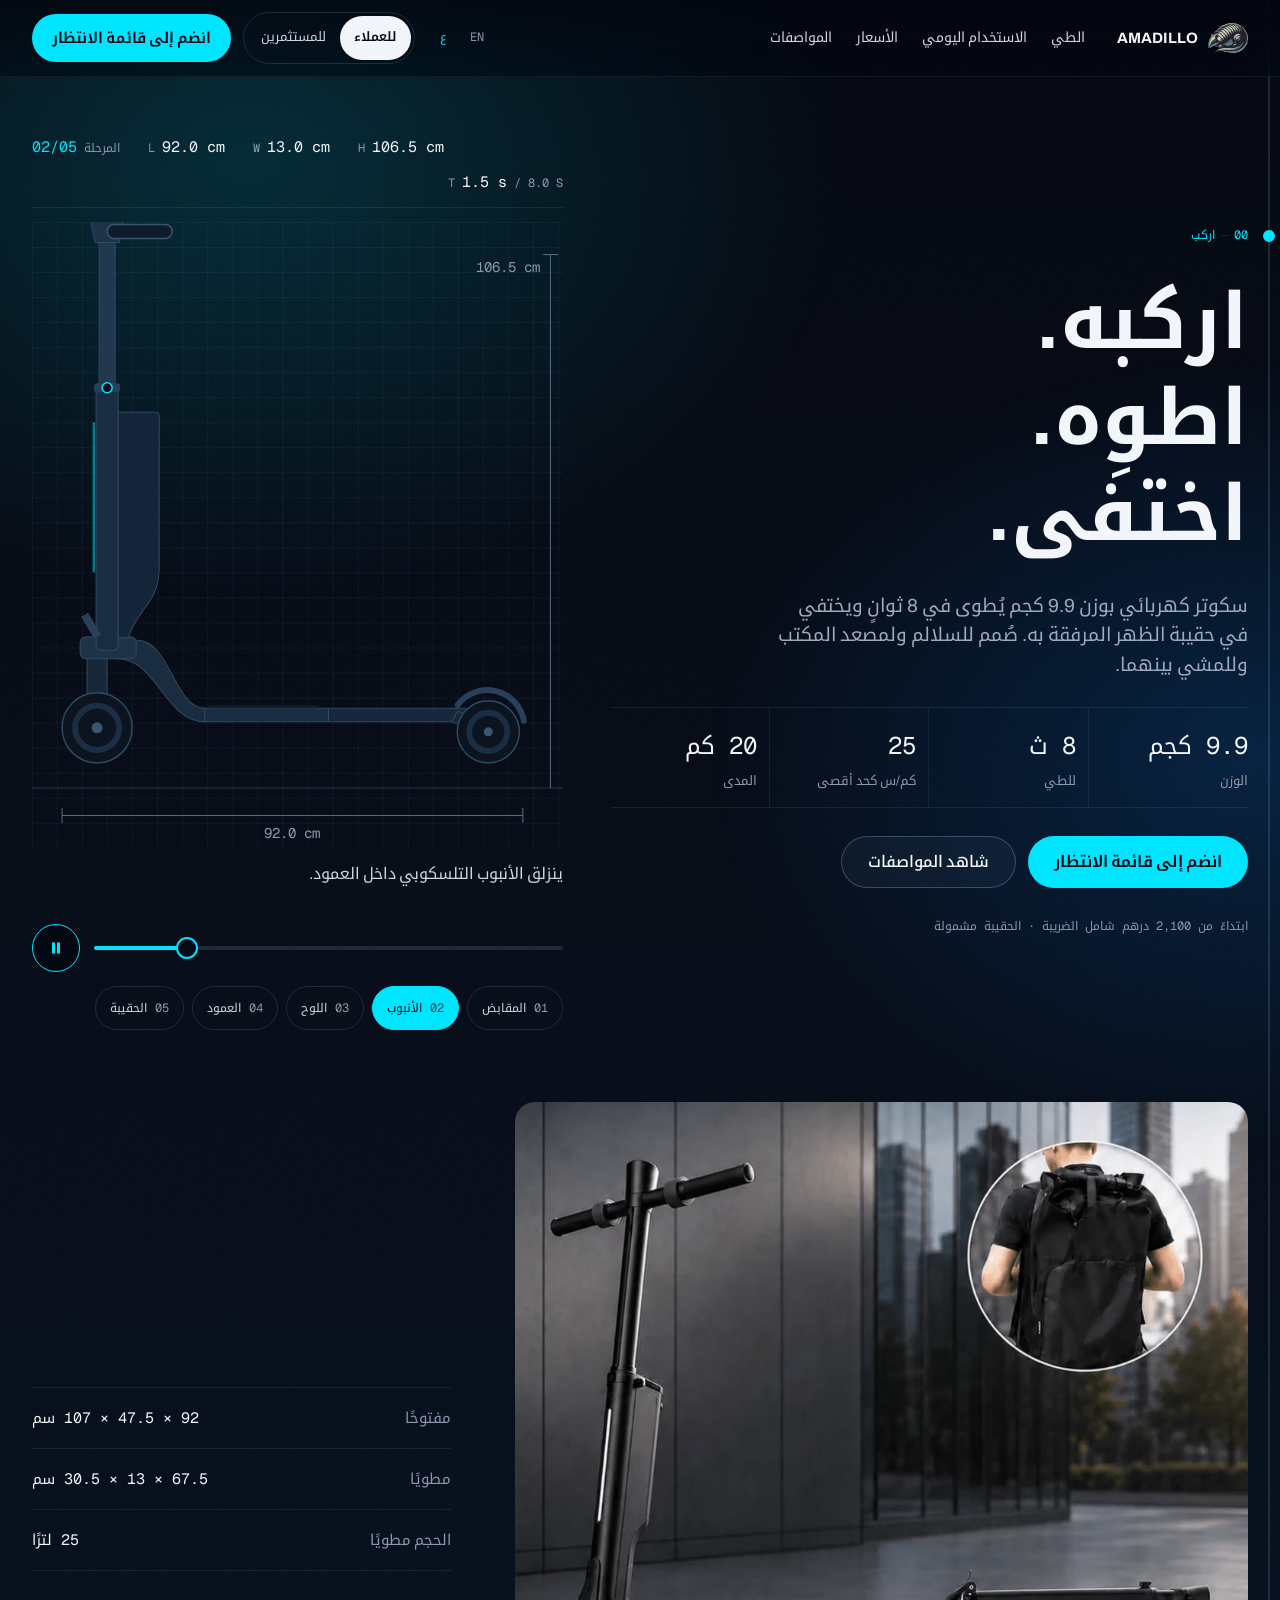
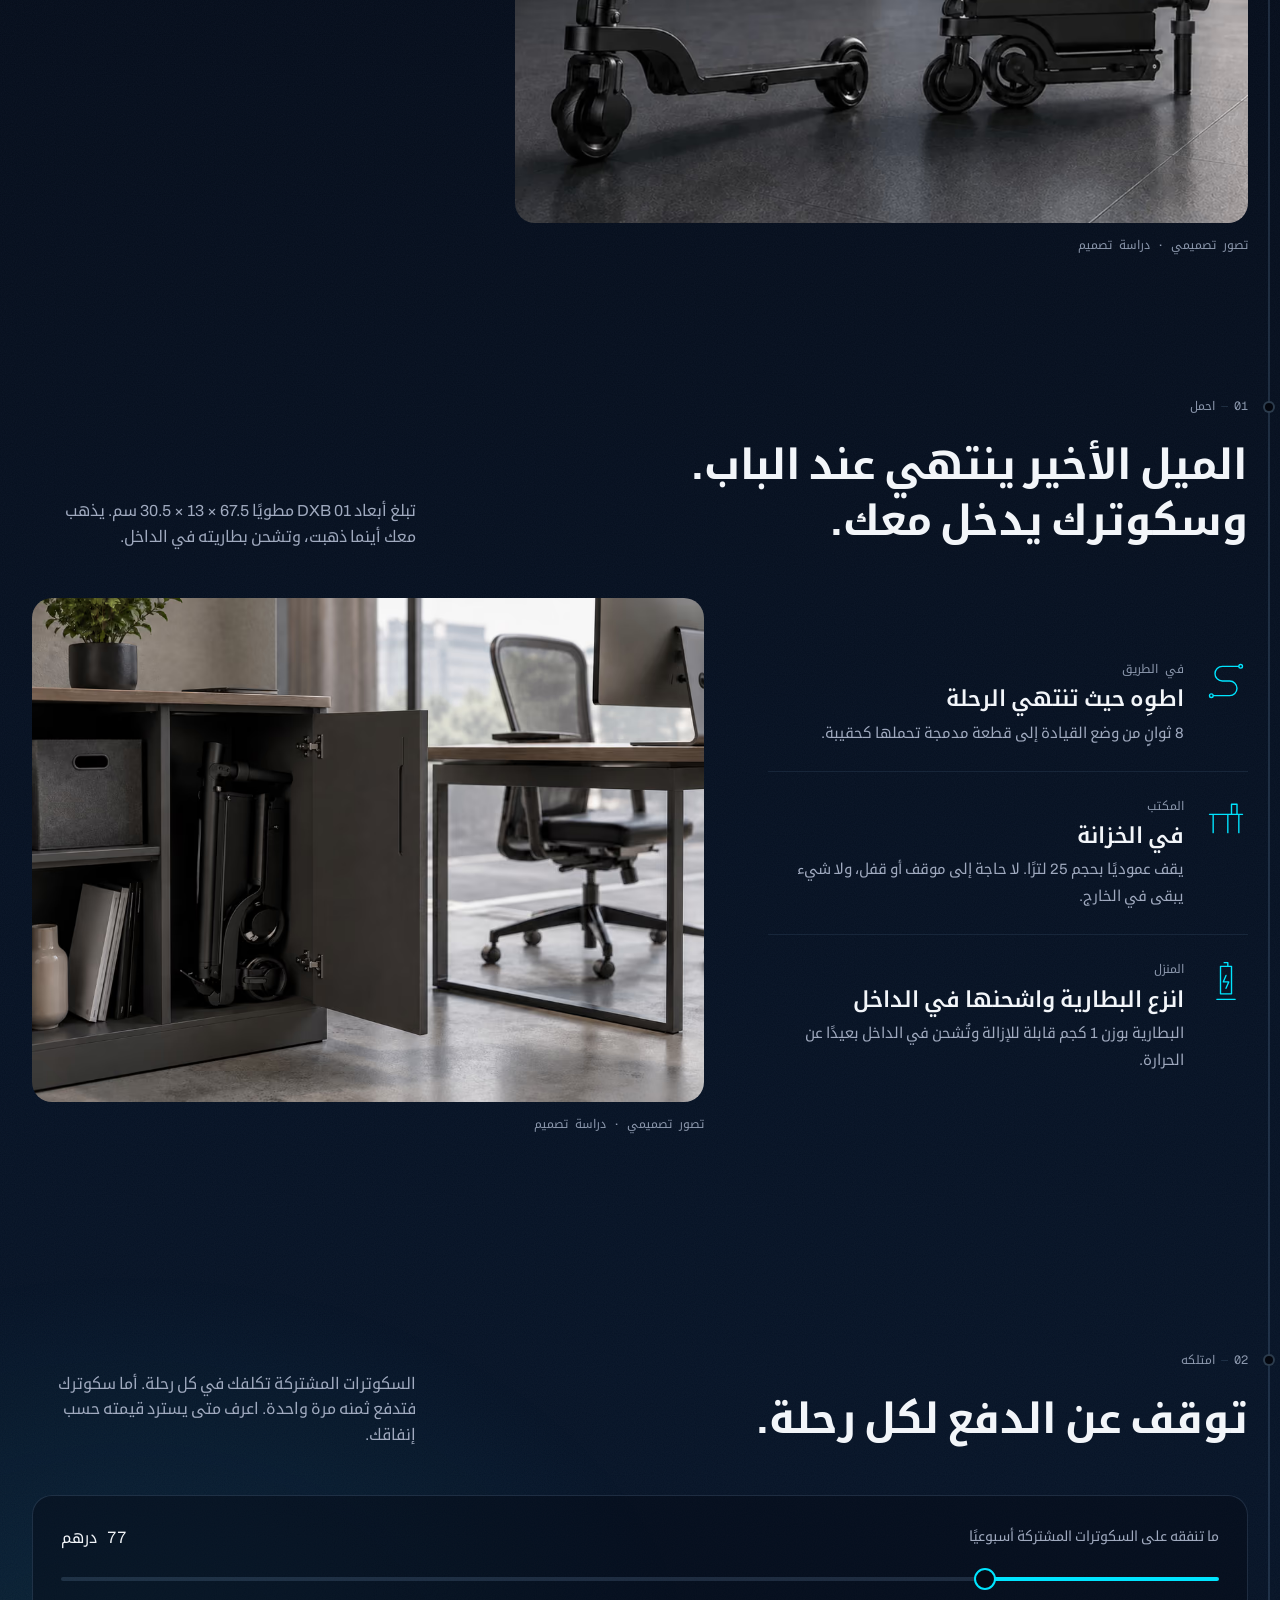
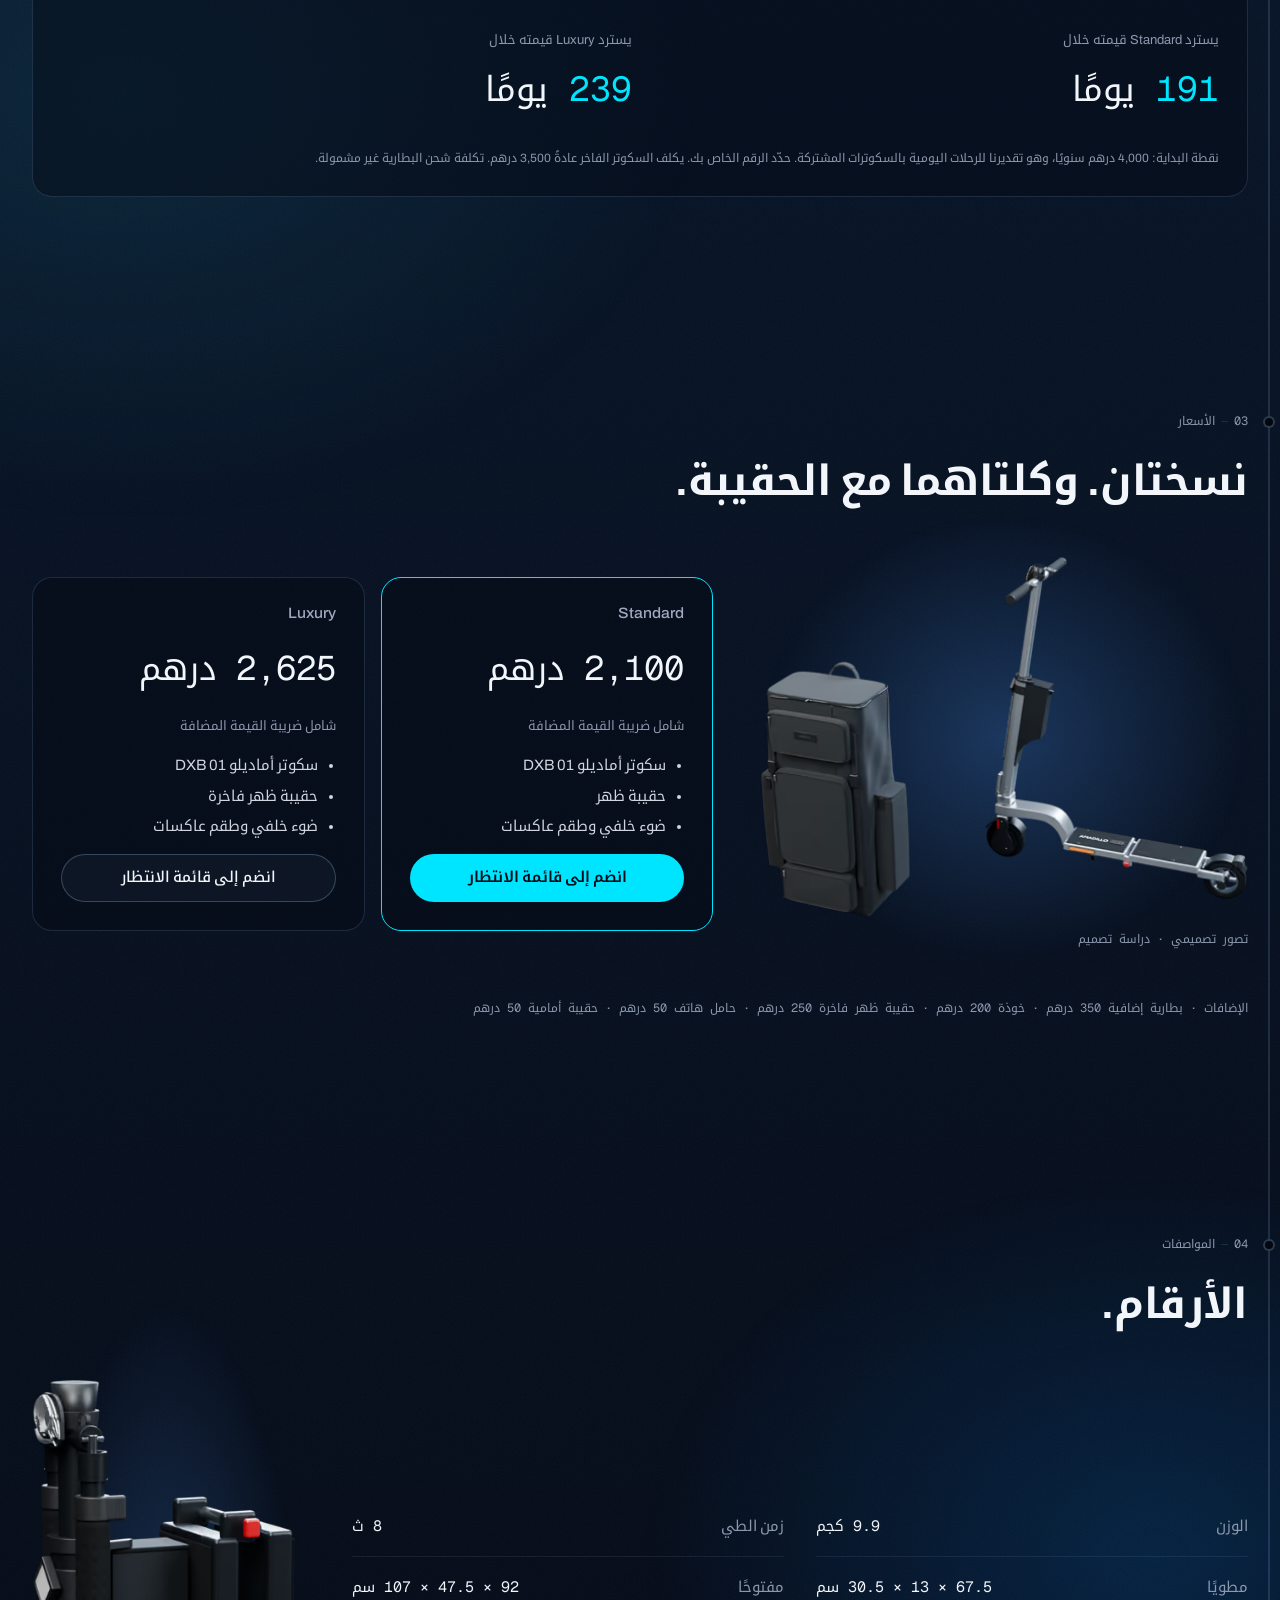
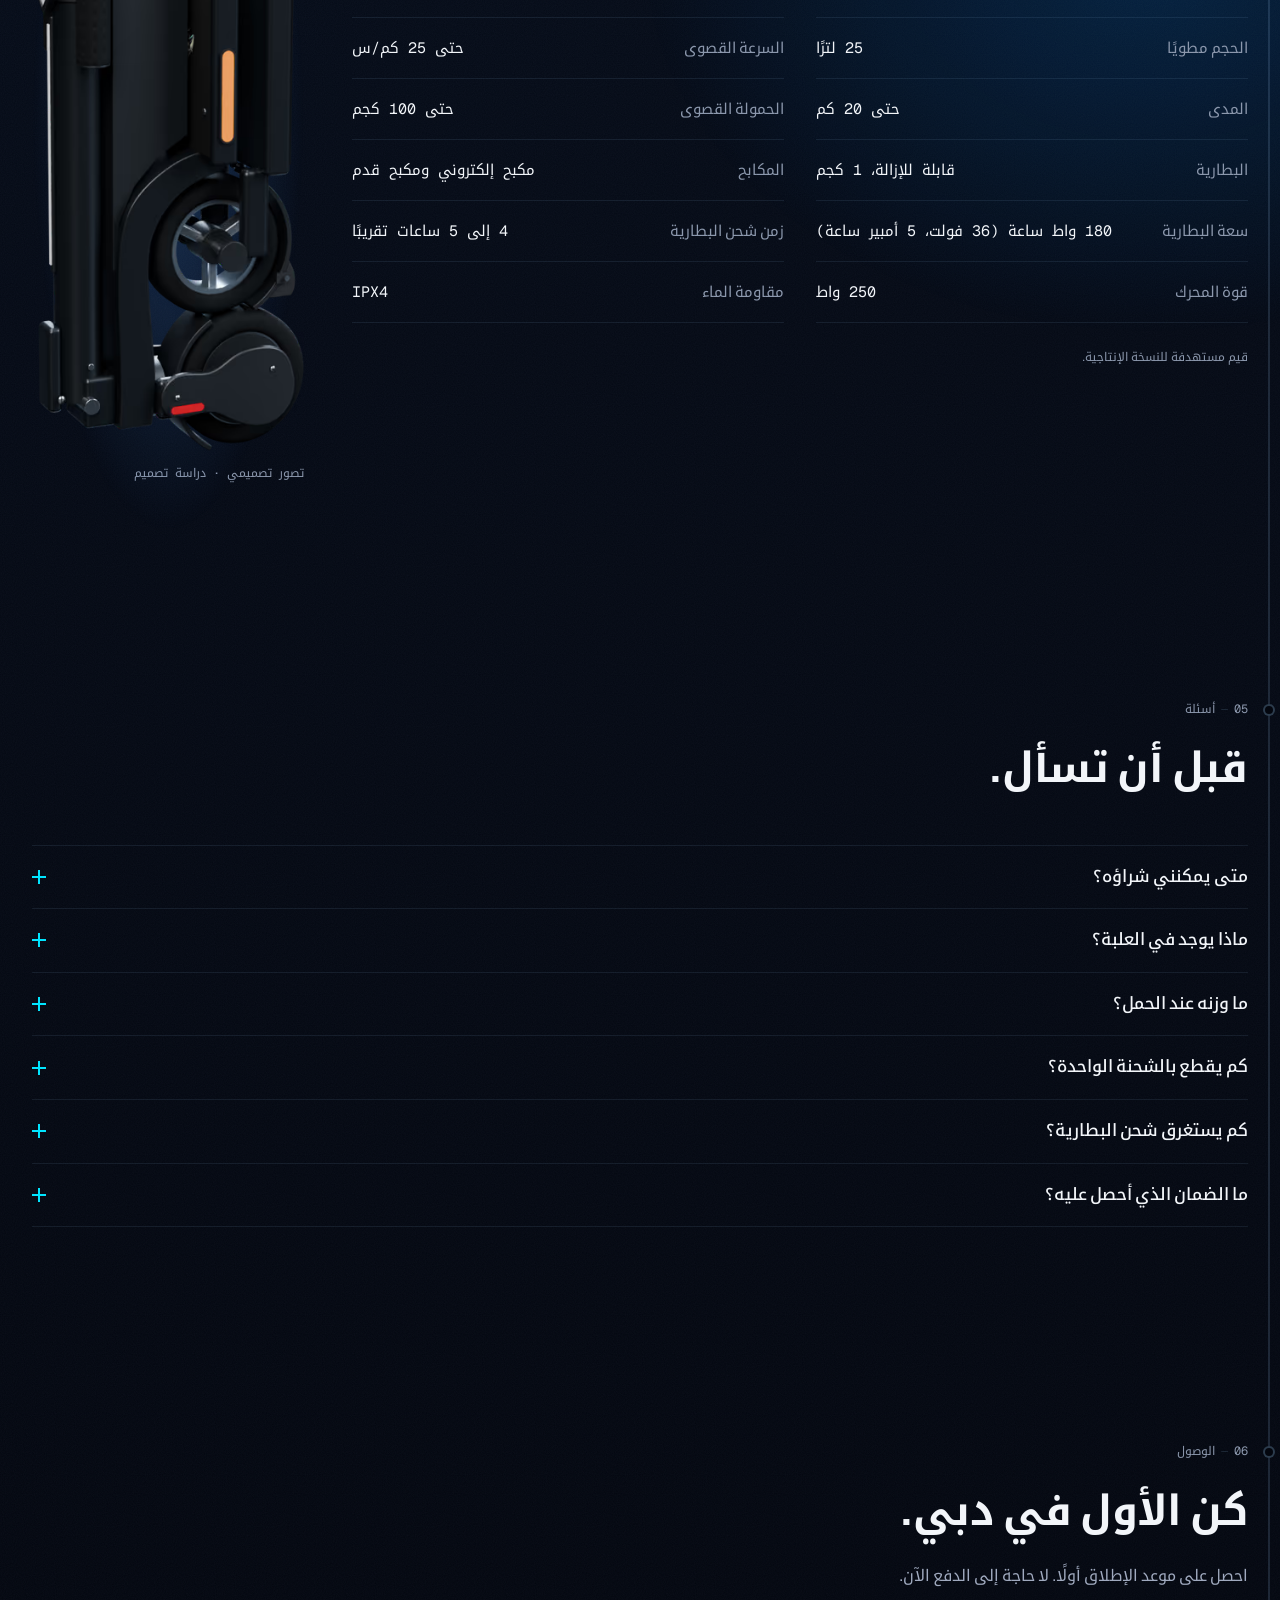
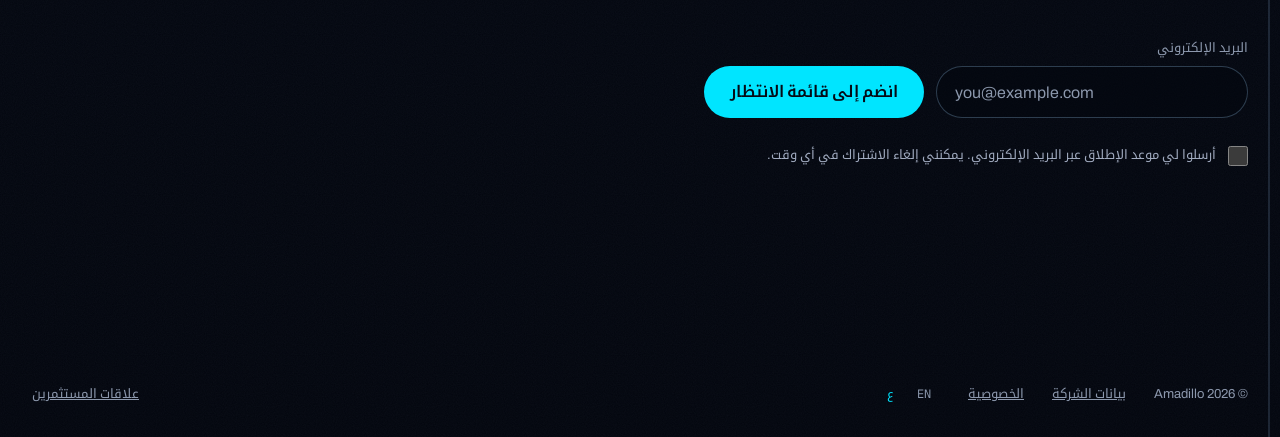
==== commit e2439e15: "Name the product Amadillo DXB 01 and the owner in the imprint Co-Authored-By: Claude Opus 5.5 <norep" ====
--- a/ar/index.html
+++ b/ar/index.html
@@ -1,2 +1,2 @@
 <!DOCTYPE html><html lang="ar" dir="rtl"><head><meta charset="utf-8"><meta name="viewport" content="width=device-width, initial-scale=1"><meta name="color-scheme" content="dark"><meta name="theme-color" content="#050a15"><title>أماديلو — السكوتر الكهربائي الذي يختفي في حقيبة ظهرك</title><meta name="description" content="سكوتر كهربائي قابل للطي بوزن 9.9 كجم لدولة الإمارات. يُطوى في ثوانٍ ويُحمل في حقيبة الظهر المرفقة به."><meta name="robots" content="noindex, nofollow"><link rel="preload" href="/fonts/noto-kufi-arabic-wght.woff2" as="font" type="font/woff2" crossorigin><link rel="preload" href="/fonts/geist-mono-wght.woff2" as="font" type="font/woff2" crossorigin><link rel="icon" type="image/svg+xml" href="/brand/logo-mark.svg"><link rel="alternate icon" type="image/png" href="/brand/favicon-64.png"><link rel="canonical" href="https://amadillo.ae/ar/"><link rel="alternate" hreflang="en" href="https://amadillo.ae/"><link rel="alternate" hreflang="ar" href="https://amadillo.ae/ar/"><link rel="stylesheet" href="/_astro/Base.DRsIj8wl.css"><link rel="stylesheet" href="/_astro/Field.D0TIoNiY.css"><style>.card[data-astro-cid-5iuvr4wi]{flex-direction:column;gap:1rem;padding:1.75rem;display:flex}.card[data-astro-cid-5iuvr4wi].featured{border-color:var(--c-accent)}.name[data-astro-cid-5iuvr4wi]{letter-spacing:0;color:var(--c-text-soft);font-size:.9375rem;font-weight:500}.price[data-astro-cid-5iuvr4wi]{color:var(--c-text-strong);letter-spacing:-.02em;font-size:2.125rem}.note[data-astro-cid-5iuvr4wi]{font-size:var(--fs-small);color:var(--c-text-muted)}ul[data-astro-cid-5iuvr4wi]{flex-direction:column;gap:.5rem;margin:0;padding-inline-start:1.125rem;font-size:.9375rem;line-height:1.5;display:flex}.card[data-astro-cid-5iuvr4wi] .cta{margin-top:auto}.range-field[data-astro-cid-3jnsot4f]{flex-direction:column;gap:.25rem;display:flex}.top[data-astro-cid-3jnsot4f]{justify-content:space-between;gap:.75rem;font-size:.875rem;display:flex}label[data-astro-cid-3jnsot4f]{color:var(--c-text-soft)}output[data-astro-cid-3jnsot4f]{color:var(--c-text-strong);white-space:nowrap;font-size:1rem}
-</style><link rel="stylesheet" href="/_astro/ProductImage.gO01XHYZ.css"><link rel="stylesheet" href="/_astro/Customers.DLJr7918.css"><script type="module" src="/_astro/page.BsuiZEAU.js"></script></head><body><div class="atmosphere" aria-hidden="true" data-astro-cid-astvurxn><span class="field f1" data-astro-cid-astvurxn></span><span class="field f2" data-astro-cid-astvurxn></span><span class="field f3" data-astro-cid-astvurxn></span><span class="field f4" data-astro-cid-astvurxn></span><span class="field f5" data-astro-cid-astvurxn></span></div><a class="skip" href="#main" data-astro-cid-nen7h5rs>الانتقال إلى المحتوى</a><header class="header" data-astro-cid-nen7h5rs><div class="container bar" data-astro-cid-nen7h5rs><a class="brand" href="/ar/" aria-label="الصفحة الرئيسية لأماديلو" data-astro-cid-nen7h5rs><img src="/brand/logo-mark.svg" alt="" width="40" height="30" decoding="async" data-astro-cid-nen7h5rs><span dir="ltr" data-astro-cid-nen7h5rs>AMADILLO</span></a><nav aria-label="الأقسام" class="links" data-astro-cid-nen7h5rs><a href="#fold" data-astro-cid-nen7h5rs>الطي</a><a href="#everyday" data-astro-cid-nen7h5rs>الاستخدام اليومي</a><a href="#pricing" data-astro-cid-nen7h5rs>الأسعار</a><a href="#specs" data-astro-cid-nen7h5rs>المواصفات</a></nav><div class="actions" data-astro-cid-nen7h5rs><span class="lang-wide" data-astro-cid-nen7h5rs><nav class="langs mono" aria-label="اللغة" data-astro-cid-lemdd452><a class="lang" href="/" hreflang="en" lang="en" title="English" aria-label="English" data-astro-cid-lemdd452>EN</a><span class="lang on" aria-current="true" title="العربية" data-astro-cid-lemdd452>ع</span></nav></span><nav class="switch" aria-label="الفئة" data-astro-cid-ph7txtrj><span class="opt on" aria-current="page" data-astro-cid-ph7txtrj>للعملاء</span><a class="opt" href="/ar/investors" data-astro-cid-ph7txtrj>للمستثمرين</a></nav><a href="#waitlist" class="btn btn-primary btn-md cta" data-astro-cid-nen7h5rs="true">انضم إلى قائمة الانتظار</a><details class="menu" data-astro-cid-nen7h5rs><summary aria-label="القائمة" data-astro-cid-nen7h5rs><span class="open" data-astro-cid-nen7h5rs><svg width="18" height="18" viewBox="0 0 16 16" fill="none" stroke="currentColor" stroke-width="1.5" stroke-linecap="round" stroke-linejoin="round" aria-hidden="true"><path d="M2 4.5h12M2 8h12M2 11.5h12"/></svg></span><span class="shut" data-astro-cid-nen7h5rs><svg width="18" height="18" viewBox="0 0 16 16" fill="none" stroke="currentColor" stroke-width="1.5" stroke-linecap="round" stroke-linejoin="round" aria-hidden="true"><path d="m3.5 3.5 9 9m0-9-9 9"/></svg></span></summary><nav aria-label="قائمة الأقسام" class="sheet" data-astro-cid-nen7h5rs><a href="#fold" data-astro-cid-nen7h5rs>الطي</a><a href="#everyday" data-astro-cid-nen7h5rs>الاستخدام اليومي</a><a href="#pricing" data-astro-cid-nen7h5rs>الأسعار</a><a href="#specs" data-astro-cid-nen7h5rs>المواصفات</a><a href="#waitlist" class="btn btn-primary btn-md" data-astro-cid-nen7h5rs="true">انضم إلى قائمة الانتظار</a><div class="lang-sheet" data-astro-cid-nen7h5rs><nav class="langs mono" aria-label="اللغة" data-astro-cid-lemdd452><a class="lang" href="/" hreflang="en" lang="en" title="English" aria-label="English" data-astro-cid-lemdd452>EN</a><span class="lang on" aria-current="true" title="العربية" data-astro-cid-lemdd452>ع</span></nav></div></nav></details></div></div></header><script type="module">document.querySelectorAll(`.menu .sheet a`).forEach(e=>{e.addEventListener(`click`,()=>e.closest(`details`)?.removeAttribute(`open`))});</script><main id="main"><div class="route" aria-hidden="true" data-astro-cid-cz245ulg><span class="fill" data-astro-cid-cz245ulg></span></div><section class="container hero" id="top" data-astro-cid-br2oot2i><div class="copy" data-astro-cid-br2oot2i><span class="stop start" data-astro-cid-aq7dzzhk><span class="dot" aria-hidden="true" data-astro-cid-aq7dzzhk></span><span class="mono text" data-astro-cid-aq7dzzhk>00<span class="sep" aria-hidden="true" data-astro-cid-aq7dzzhk>—</span>اركب</span></span><script type="module">var e=()=>{let e=document.documentElement.dir===`rtl`,t=document.documentElement.clientWidth;document.querySelectorAll(`.stop`).forEach(n=>{let r=n.getBoundingClientRect();n.style.setProperty(`--stop-left`,`${e?t-r.right:r.left}px`)})};e(),addEventListener(`resize`,e,{passive:!0});</script><h1 data-astro-cid-br2oot2i><span class="line l1" data-astro-cid-br2oot2i>اركبه.</span><span class="line l2" data-astro-cid-br2oot2i>اطوِه.</span><span class="line l3 ghost" data-astro-cid-br2oot2i>اختفى.</span></h1><p class="lead" data-astro-cid-br2oot2i>سكوتر كهربائي بوزن 9.9 كجم يُطوى في 8 ثوانٍ ويختفي في حقيبة الظهر المرفقة به. صُمم للسلالم ولمصعد المكتب وللمشي بينهما.</p><dl class="stats s-md" style="--cols: 4" data-astro-cid-bchll4or><div class="stat" data-astro-cid-bchll4or><dt class="label" data-astro-cid-bchll4or>الوزن</dt><dd class="mono value" data-astro-cid-bchll4or>9.9 كجم</dd></div><div class="stat" data-astro-cid-bchll4or><dt class="label" data-astro-cid-bchll4or>للطي</dt><dd class="mono value" data-astro-cid-bchll4or>8 ث</dd></div><div class="stat" data-astro-cid-bchll4or><dt class="label" data-astro-cid-bchll4or>كم/س كحد أقصى</dt><dd class="mono value" data-astro-cid-bchll4or>25</dd></div><div class="stat" data-astro-cid-bchll4or><dt class="label" data-astro-cid-bchll4or>المدى</dt><dd class="mono value" data-astro-cid-bchll4or>20 كم</dd></div></dl><div class="ctas" data-astro-cid-br2oot2i><a href="#waitlist" class="btn btn-primary" data-astro-cid-br2oot2i="true">انضم إلى قائمة الانتظار</a><a href="#specs" class="btn btn-ghost" data-astro-cid-br2oot2i="true">شاهد المواصفات</a></div><span class="note mono" data-astro-cid-br2oot2i>ابتداءً من 2,100 درهم شامل الضريبة · الحقيبة مشمولة</span></div><div class="stage" id="fold" data-astro-cid-br2oot2i><div class="ghostfold" data-ghostfold data-seconds="8" data-captions="[&quot;وضع القيادة. 92 × 47.5 × 107 سم، 9.9 كجم.&quot;,&quot;تنطوي المقابض إلى الأسفل. يقل العرض من 47.5 إلى 13 سم.&quot;,&quot;ينزلق الأنبوب التلسكوبي داخل العمود.&quot;,&quot;ينطوي الجزء الخلفي من اللوح إلى الأمام عند مفصله الأوسط.&quot;,&quot;ينطوي العمود مع البطارية بشكل مسطح: 67.5 × 13 × 30.5 سم.&quot;,&quot;عموديًا داخل حقيبة الظهر: 25 لترًا. اختفى.&quot;]" data-play-label="تشغيل حركة الطي" data-pause-label="إيقاف حركة الطي" data-astro-cid-t42quo57><div class="readout mono" aria-hidden="true" dir="ltr" data-astro-cid-t42quo57><span data-astro-cid-t42quo57>المرحلة <b class="accent" data-out="phase" data-astro-cid-t42quo57>00/05</b></span><span data-astro-cid-t42quo57>L <b data-out="length" data-astro-cid-t42quo57>92.0 cm</b></span><span class="wide" data-astro-cid-t42quo57>W <b data-out="width" data-astro-cid-t42quo57>47.5 cm</b></span><span data-astro-cid-t42quo57>H <b data-out="height" data-astro-cid-t42quo57>107.0 cm</b></span><span class="time" data-astro-cid-t42quo57>t <b data-out="time" data-astro-cid-t42quo57>0.0 s</b><span class="wide" data-astro-cid-t42quo57> / 8.0 s</span></span></div><svg class="drawing" viewBox="-60 20 1060 1250" role="img" aria-label="منظر جانبي لسكوتر أماديلو وهو يُطوى من وضع القيادة (92 × 107 سم) إلى داخل حقيبته (67.5 × 30.5 سم)." data-astro-cid-t42quo57><line x1="-60" y1="1150" x2="1000" y2="1150" class="ground" data-astro-cid-t42quo57></line><g data-part="lift" data-astro-cid-t42quo57><g data-part="pack" data-astro-cid-t42quo57><g data-part="rear" data-astro-cid-t42quo57><rect x="525" y="1041" width="290" height="27" rx="6" class="p2" data-astro-cid-t42quo57></rect><path d="M790 1046 L862 1080 L848 1094 L778 1068 Z" class="p2" data-astro-cid-t42quo57></path><path d="M790 1034 A 74 74 0 0 1 922 1066" class="fender" data-astro-cid-t42quo57></path><circle cx="851" cy="1088" r="62" class="tyre" data-astro-cid-t42quo57></circle><circle cx="851" cy="1088" r="38" class="rim" data-astro-cid-t42quo57></circle><circle cx="851" cy="1088" r="9" class="hub" data-astro-cid-t42quo57></circle><circle cx="525" cy="1076" r="13" class="joint" data-joint="hinge" data-astro-cid-t42quo57></circle></g><rect x="270" y="1041" width="262" height="27" rx="4" class="p1" data-astro-cid-t42quo57></rect><rect x="292" y="1035" width="220" height="6" rx="3" class="tape" data-astro-cid-t42quo57></rect><path d="M110 905 L150 905 C215 905 225 1041 285 1041 L285 1068 C205 1068 190 942 110 942 Z" class="p1" data-astro-cid-t42quo57></path><rect x="50" y="930" width="40" height="150" rx="10" class="p2" data-astro-cid-t42quo57></rect><circle cx="70" cy="1080" r="70" class="tyre" data-astro-cid-t42quo57></circle><circle cx="70" cy="1080" r="44" class="rim" data-astro-cid-t42quo57></circle><circle cx="70" cy="1080" r="11" class="hub" data-astro-cid-t42quo57></circle><rect x="36" y="898" width="112" height="44" rx="12" class="p3" data-astro-cid-t42quo57></rect><g data-part="stem" data-astro-cid-t42quo57><g data-part="tele" data-astro-cid-t42quo57><rect x="74" y="80" width="32" height="340" rx="8" class="p4" data-astro-cid-t42quo57></rect><path d="M56 58 L124 58 L114 106 L66 106 Z" class="p3" data-astro-cid-t42quo57></path><rect x="70" y="52" width="40" height="7" rx="3" class="display" data-astro-cid-t42quo57></rect><circle cx="90" cy="84" r="18" class="grip" data-part="bar" data-astro-cid-t42quo57></circle><rect x="90" y="70" width="0" height="28" rx="14" class="grip" data-part="grips" data-astro-cid-t42quo57></rect><circle cx="90" cy="84" r="9" class="joint" data-joint="grip" data-astro-cid-t42quo57></circle></g><rect x="68" y="400" width="44" height="525" rx="10" class="p1" data-astro-cid-t42quo57></rect><rect x="61" y="470" width="5" height="300" rx="2" class="light" data-astro-cid-t42quo57></rect><path d="M112 450 L186 450 Q194 450 194 458 L194 760 C194 830 150 842 132 900 L112 900 Z" class="battery" data-astro-cid-t42quo57></path><rect x="64" y="392" width="52" height="18" rx="6" class="clamp" data-astro-cid-t42quo57></rect><path d="M64 902 L38 858 L52 850 L78 894 Z" class="clamp" data-astro-cid-t42quo57></path><circle cx="90" cy="401" r="10" class="joint" data-joint="tele" data-astro-cid-t42quo57></circle><circle cx="90" cy="920" r="13" class="joint" data-joint="stem" data-astro-cid-t42quo57></circle></g></g></g><g data-part="bag" opacity="0" data-astro-cid-t42quo57><path d="M270 640 Q270 560 350 560 L570 560 Q650 560 650 640 L650 1120 Q650 1150 620 1150 L300 1150 Q270 1150 270 1120 Z" class="bag" data-astro-cid-t42quo57></path><path d="M300 660 L300 1100 M620 660 L620 1100" class="seam" data-astro-cid-t42quo57></path><line x1="300" y1="600" x2="620" y2="600" class="strap" data-astro-cid-t42quo57></line><rect x="436" y="690" width="48" height="8" rx="4" class="display" data-astro-cid-t42quo57></rect></g><g data-part="dims" class="dims" data-astro-cid-t42quo57><line x1="0" y1="1205" x2="920" y2="1205" data-dim="l-line" data-astro-cid-t42quo57></line><line x1="0" y1="1190" x2="0" y2="1220" data-astro-cid-t42quo57></line><line x1="920" y1="1190" x2="920" y2="1220" data-dim="l-tick" data-astro-cid-t42quo57></line><text x="460" y="1250" text-anchor="middle" data-dim="l-text" data-astro-cid-t42quo57>92.0 cm</text><line x1="975" y1="1150" x2="975" y2="80" data-dim="h-line" data-astro-cid-t42quo57></line><line x1="960" y1="80" x2="990" y2="80" data-dim="h-tick" data-astro-cid-t42quo57></line><text x="955" y="114" text-anchor="end" data-dim="h-text" data-astro-cid-t42quo57>107.0 cm</text></g><text x="460" y="1250" text-anchor="middle" class="packed" data-part="packed" opacity="0" data-astro-cid-t42quo57>25 لترًا · 9.9 كجم · على ظهرك</text></svg><p class="caption" aria-live="polite" data-out="caption" data-astro-cid-t42quo57>وضع القيادة. 92 × 47.5 × 107 سم، 9.9 كجم.</p><div class="controls" dir="ltr" data-astro-cid-t42quo57><button type="button" class="play" data-play aria-label="تشغيل حركة الطي" data-astro-cid-t42quo57><span class="i-play" data-astro-cid-t42quo57><svg width="16" height="16" viewBox="0 0 16 16" fill="none" stroke="currentColor" stroke-width="1.5" stroke-linecap="round" stroke-linejoin="round" aria-hidden="true"><path d="M4.5 2.5 13.5 8l-9 5.5z" fill="currentColor" stroke="none"/></svg></span><span class="i-pause" data-astro-cid-t42quo57><svg width="16" height="16" viewBox="0 0 16 16" fill="none" stroke="currentColor" stroke-width="1.5" stroke-linecap="round" stroke-linejoin="round" aria-hidden="true"><path d="M4 2.5h3v11H4zM9 2.5h3v11H9z" fill="currentColor" stroke="none"/></svg></span></button><label for="ghostfold-range" class="visually-hidden" data-astro-cid-t42quo57>تقدم الطي</label><input id="ghostfold-range" class="range" type="range" min="0" max="1000" step="1" value="0" style="--fill: 0%" data-range data-astro-cid-t42quo57></div><div class="chips" role="group" aria-label="الانتقال إلى مرحلة من الطي" data-astro-cid-t42quo57><button type="button" class="chip" aria-pressed="false" data-chip="0.15" data-astro-cid-t42quo57="true" data-astro-cid-ags4ogmk><span class="idx" data-astro-cid-ags4ogmk>01</span>المقابض</button><button type="button" class="chip" aria-pressed="false" data-chip="0.35" data-astro-cid-t42quo57="true" data-astro-cid-ags4ogmk><span class="idx" data-astro-cid-ags4ogmk>02</span>الأنبوب</button><button type="button" class="chip" aria-pressed="false" data-chip="0.6" data-astro-cid-t42quo57="true" data-astro-cid-ags4ogmk><span class="idx" data-astro-cid-ags4ogmk>03</span>اللوح</button><button type="button" class="chip" aria-pressed="false" data-chip="0.85" data-astro-cid-t42quo57="true" data-astro-cid-ags4ogmk><span class="idx" data-astro-cid-ags4ogmk>04</span>العمود</button><button type="button" class="chip" aria-pressed="false" data-chip="1" data-astro-cid-t42quo57="true" data-astro-cid-ags4ogmk><span class="idx" data-astro-cid-ags4ogmk>05</span>الحقيبة</button></div></div><script type="module">var e=[{key:`grips`,end:.15},{key:`telescope`,end:.35},{key:`deck`,end:.6},{key:`stem`,end:.85},{key:`backpack`,end:1}],t={l:920,w:475,h:1070},n={l:675,w:130,h:305},r=e=>e<.5?4*e*e*e:1-(-2*e+2)**3/2,i=e=>Math.min(1,Math.max(0,e));function a(a){let o=i(a),s=(e,t)=>r(i((o-e)/(t-e))),c=s(0,.15),l=s(.15,.35),u=s(.35,.6),d=s(.6,.85),f=s(.85,1),p=Math.min(1,o/.08)*(1-f),m=o<=0?0:e.findIndex(e=>o<=e.end)+1,h=(e,t)=>o>e-.02&&o<t+.02&&f<1;return{phase:m,lift:`translate(0 ${(-50*p).toFixed(1)})`,pack:`translate(${(122*f).toFixed(1)} ${(-203*f).toFixed(1)}) rotate(${(-90*f).toFixed(2)} 338 1015)`,rear:`rotate(${(-180*u).toFixed(2)} 525 1076)`,stem:`rotate(${(90*d).toFixed(2)} 90 920)`,tele:`translate(0 ${(280*l).toFixed(1)})`,gripWidth:130*c,barOpacity:1-c,bag:`translate(0 ${(260*(1-f)).toFixed(1)})`,bagOpacity:f,dimOpacity:1-f,joints:{grip:h(0,.15),tele:h(.15,.35),hinge:h(.35,.6),stem:h(.6,.85)},length:Math.round(t.l-(t.l-n.l)*(.55*u+.45*d)),width:Math.round(t.w-(t.w-n.w)*c),height:Math.round(t.h-280*l-(t.h-280-n.h)*d)}}var o=e=>`${(e/10).toFixed(1)} cm`,s=document.querySelector(`[data-ghostfold]`);s&&c(s);function c(e){let t=t=>e.querySelector(t),n=Object.fromEntries([`lift`,`pack`,`rear`,`stem`,`tele`,`bar`,`grips`,`bag`,`dims`,`packed`].map(e=>[e,t(`[data-part="${e}"]`)])),r=Object.fromEntries([`grip`,`tele`,`hinge`,`stem`].map(e=>[e,t(`[data-joint="${e}"]`)])),i=e=>t(`[data-dim="${e}"]`),s=e=>t(`[data-out="${e}"]`),c=t(`[data-range]`),l=t(`[data-play]`),u=[...e.querySelectorAll(`[data-chip]`)],d=JSON.parse(e.dataset.captions??`[]`),f=Number(e.dataset.seconds??8),p=matchMedia(`(prefers-reduced-motion: reduce)`).matches,m=0,h=-1,g=(e,t)=>{e.textContent!==t&&(e.textContent=t)},_=e=>{if(e===m&&h!==-1)return;m=e;let t=a(e);n.lift.setAttribute(`transform`,t.lift),n.pack.setAttribute(`transform`,t.pack),n.rear.setAttribute(`transform`,t.rear),n.stem.setAttribute(`transform`,t.stem),n.tele.setAttribute(`transform`,t.tele),n.grips.setAttribute(`width`,t.gripWidth.toFixed(1)),n.bar.setAttribute(`opacity`,t.barOpacity.toFixed(2)),n.bag.setAttribute(`transform`,t.bag),n.bag.setAttribute(`opacity`,t.bagOpacity.toFixed(2)),n.dims.setAttribute(`opacity`,t.dimOpacity.toFixed(2)),n.packed.setAttribute(`opacity`,t.bagOpacity.toFixed(2));for(let[e,n]of Object.entries(t.joints))r[e].classList.toggle(`on`,n);i(`l-line`).setAttribute(`x2`,String(t.length)),i(`l-tick`).setAttribute(`x1`,String(t.length)),i(`l-tick`).setAttribute(`x2`,String(t.length)),i(`l-text`).setAttribute(`x`,String(t.length/2)),g(i(`l-text`),o(t.length));let l=1150-t.height;i(`h-line`).setAttribute(`y2`,String(l)),i(`h-tick`).setAttribute(`y1`,String(l)),i(`h-tick`).setAttribute(`y2`,String(l)),i(`h-text`).setAttribute(`y`,String(l+34)),g(i(`h-text`),o(t.height)),g(s(`length`),o(t.length)),g(s(`width`),o(t.width)),g(s(`height`),o(t.height)),g(s(`time`),`${(e*f).toFixed(1)} s`),g(s(`phase`),`0${t.phase}/05`),c.value=String(Math.round(e*1e3)),c.style.setProperty(`--fill`,`${(e*100).toFixed(1)}%`),t.phase!==h&&(h=t.phase,s(`caption`).textContent=d[t.phase]??``,u.forEach((e,n)=>e.setAttribute(`aria-pressed`,String(n+1===t.phase))))},v=0,y=!1,b=t=>{y=t,e.classList.toggle(`is-playing`,t),l.setAttribute(`aria-label`,(t?e.dataset.pauseLabel:e.dataset.playLabel)??``),t||cancelAnimationFrame(v)},x=()=>{m>=1&&_(0),b(!0);let e=performance.now(),t=n=>{let r=Math.min(1,m+(n-e)/(f*1e3*.75));e=n,_(r),r>=1?(b(!1),C()):v=requestAnimationFrame(t)};v=requestAnimationFrame(t)},S,C=()=>S?.disconnect();p||(S=new IntersectionObserver(([e])=>{e.isIntersecting&&!y?x():!e.isIntersecting&&y&&b(!1)},{threshold:.5}),S.observe(t(`.drawing`)));let w=()=>{C(),b(!1)};l.addEventListener(`click`,()=>{let e=y;w(),e||x()}),c.addEventListener(`input`,()=>{w(),_(Number(c.value)/1e3)}),u.forEach(e=>e.addEventListener(`click`,()=>{w(),_(Number(e.dataset.chip))})),_(m)}</script></div></section><div class="container showcase" data-astro-cid-br2oot2i><figure class="product-image photo" data-astro-cid-seiejway><div class="frame" data-astro-cid-seiejway><picture data-astro-cid-seiejway><source type="image/avif" srcset="/img/city-640.avif 640w, /img/city-960.avif 960w, /img/city-1149.avif 1149w" sizes="(min-width: 960px) 46rem, 100vw" data-astro-cid-seiejway><img src="/img/city-640.webp" srcset="/img/city-640.webp 640w, /img/city-960.webp 960w, /img/city-1149.webp 1149w" sizes="(min-width: 960px) 46rem, 100vw" width="1149" height="1130" alt="سكوتر أماديلو في ساحة بالمدينة: مفتوحًا ومطويًا وفي الحقيبة على ظهر الراكب." loading="lazy" decoding="async" data-astro-cid-seiejway></picture></div><figcaption class="mono" data-astro-cid-seiejway>تصور تصميمي · دراسة تصميم</figcaption></figure><dl class="specs c-1" data-astro-cid-uzz5av54><div class="row" data-astro-cid-uzz5av54><dt data-astro-cid-uzz5av54>مفتوحًا</dt><dd class="mono" data-astro-cid-uzz5av54>92 × 47.5 × 107 سم</dd></div><div class="row" data-astro-cid-uzz5av54><dt data-astro-cid-uzz5av54>مطويًا</dt><dd class="mono" data-astro-cid-uzz5av54>67.5 × 13 × 30.5 سم</dd></div><div class="row" data-astro-cid-uzz5av54><dt data-astro-cid-uzz5av54>الحجم مطويًا</dt><dd class="mono" data-astro-cid-uzz5av54>25 لترًا</dd></div></dl></div><section id="everyday" class="section" data-astro-cid-5lyysmr3><div class="container inner" data-astro-cid-5lyysmr3><div class="head split" data-astro-cid-5lyysmr3><div class="titles" data-astro-cid-5lyysmr3><span class="stop" data-astro-cid-aq7dzzhk><span class="dot" aria-hidden="true" data-astro-cid-aq7dzzhk></span><span class="mono text" data-astro-cid-aq7dzzhk>01<span class="sep" aria-hidden="true" data-astro-cid-aq7dzzhk>—</span>احمل</span></span><h2 data-astro-cid-5lyysmr3>الميل الأخير ينتهي عند الباب. وسكوترك يدخل معك.</h2></div><p class="lead" data-astro-cid-5lyysmr3>تبلغ أبعاد أماديلو مطويًا ‏67.5 × 13 × 30.5 سم. يذهب معك أينما ذهبت، وتشحن بطاريته في الداخل.</p></div><div class="everyday" data-astro-cid-br2oot2i><ol class="moments" data-astro-cid-br2oot2i><li data-astro-cid-br2oot2i><svg viewBox="0 0 48 48" aria-hidden="true" class="pict" data-astro-cid-br2oot2i><path d="M10 40h18a8 8 0 0 0 0-16H20a8 8 0 0 1 0-16h18M6 40a2 2 0 1 0 4 0a2 2 0 1 0-4 0M38 8a2 2 0 1 0 4 0a2 2 0 1 0-4 0" data-astro-cid-br2oot2i></path></svg><div class="moment" data-astro-cid-br2oot2i><span class="mono idx" data-astro-cid-br2oot2i>في الطريق</span><h3 data-astro-cid-br2oot2i>اطوِه حيث تنتهي الرحلة</h3><p data-astro-cid-br2oot2i>8 ثوانٍ من وضع القيادة إلى قطعة مدمجة تحملها كحقيبة.</p></div></li><li data-astro-cid-br2oot2i><svg viewBox="0 0 48 48" aria-hidden="true" class="pict" data-astro-cid-br2oot2i><path d="M6 20h36M10 20v20M38 20v20M26 20v20M30 9h6v11h-6z" data-astro-cid-br2oot2i></path></svg><div class="moment" data-astro-cid-br2oot2i><span class="mono idx" data-astro-cid-br2oot2i>المكتب</span><h3 data-astro-cid-br2oot2i>في الخزانة</h3><p data-astro-cid-br2oot2i>يقف عموديًا بحجم 25 لترًا. لا حاجة إلى موقف أو قفل، ولا شيء يبقى في الخارج.</p></div></li><li data-astro-cid-br2oot2i><svg viewBox="0 0 48 48" aria-hidden="true" class="pict" data-astro-cid-br2oot2i><path d="M18 8h12v30H18zM22 4h4v4M24 18l-3 7h6l-3 7M14 44h20" data-astro-cid-br2oot2i></path></svg><div class="moment" data-astro-cid-br2oot2i><span class="mono idx" data-astro-cid-br2oot2i>المنزل</span><h3 data-astro-cid-br2oot2i>انزع البطارية واشحنها في الداخل</h3><p data-astro-cid-br2oot2i>البطارية بوزن 1 كجم قابلة للإزالة وتُشحن في الداخل بعيدًا عن الحرارة.</p></div></li></ol><figure class="product-image photo" data-astro-cid-seiejway><div class="frame" data-astro-cid-seiejway><picture data-astro-cid-seiejway><source type="image/avif" srcset="/img/cabinet-640.avif 640w, /img/cabinet-1000.avif 1000w, /img/cabinet-1448.avif 1448w" sizes="(min-width: 960px) 44rem, 100vw" data-astro-cid-seiejway><img src="/img/cabinet-640.webp" srcset="/img/cabinet-640.webp 640w, /img/cabinet-1000.webp 1000w, /img/cabinet-1448.webp 1448w" sizes="(min-width: 960px) 44rem, 100vw" width="1448" height="1086" alt="سكوتر أماديلو مطويًا وواقفًا داخل خزانة في مكتب." loading="lazy" decoding="async" data-astro-cid-seiejway></picture></div><figcaption class="mono" data-astro-cid-seiejway>تصور تصميمي · دراسة تصميم</figcaption></figure></div></div></section><section id="own" class="section" data-astro-cid-5lyysmr3><div class="container inner" data-astro-cid-5lyysmr3><div class="head split" data-astro-cid-5lyysmr3><div class="titles" data-astro-cid-5lyysmr3><span class="stop" data-astro-cid-aq7dzzhk><span class="dot" aria-hidden="true" data-astro-cid-aq7dzzhk></span><span class="mono text" data-astro-cid-aq7dzzhk>02<span class="sep" aria-hidden="true" data-astro-cid-aq7dzzhk>—</span>امتلكه</span></span><h2 data-astro-cid-5lyysmr3>توقف عن الدفع لكل رحلة.</h2></div><p class="lead" data-astro-cid-5lyysmr3>السكوترات المشتركة تكلفك في كل رحلة. أما سكوترك فتدفع ثمنه مرة واحدة. اعرف متى يسترد قيمته حسب إنفاقك.</p></div><div class="payback surface" data-payback data-astro-cid-d4ax2vmt><div class="range-field" data-astro-cid-3jnsot4f><div class="top" data-astro-cid-3jnsot4f><label for="rental-week" data-astro-cid-3jnsot4f>ما تنفقه على السكوترات المشتركة أسبوعيًا</label><output for="rental-week" class="mono" data-pattern="{n} درهم" data-locale="ar-AE-u-nu-latn" data-astro-cid-3jnsot4f>77 درهم</output></div><input id="rental-week" class="range" type="range" min="20" max="300" step="5" value="77" style="--fill: 20.357142857142858%" data-astro-cid-3jnsot4f></div><script type="module">var e=e=>{let t=Number(e.min),n=Number(e.max),r=Number(e.value);e.style.setProperty(`--fill`,`${(r-t)/(n-t)*100}%`);let i=e.closest(`.range-field`)?.querySelector(`output`);i&&(i.textContent=(i.dataset.pattern??`{n}`).replace(`{n}`,r.toLocaleString(i.dataset.locale)))};document.querySelectorAll(`.range-field .range`).forEach(t=>{t.addEventListener(`input`,()=>e(t))});</script><dl class="results" data-astro-cid-d4ax2vmt><div data-astro-cid-d4ax2vmt><dt data-astro-cid-d4ax2vmt>يسترد Standard قيمته خلال</dt><dd class="mono" data-astro-cid-d4ax2vmt><span data-days="standard" data-price="2100" data-astro-cid-d4ax2vmt>191</span> يومًا</dd></div><div data-astro-cid-d4ax2vmt><dt data-astro-cid-d4ax2vmt>يسترد Luxury قيمته خلال</dt><dd class="mono" data-astro-cid-d4ax2vmt><span data-days="luxury" data-price="2625" data-astro-cid-d4ax2vmt>239</span> يومًا</dd></div></dl><p class="fine" data-astro-cid-d4ax2vmt>نقطة البداية: 4,000 درهم سنويًا، وهو تقديرنا للرحلات اليومية بالسكوترات المشتركة. حدّد الرقم الخاص بك. يكلف السكوتر الفاخر عادةً 3,500 درهم. تكلفة شحن البطارية غير مشمولة.</p></div><script type="module">var e=document.querySelector(`[data-payback]`),t=e?.querySelector(`#rental-week`);if(e&&t){let n=[...e.querySelectorAll(`[data-days]`)];t.addEventListener(`input`,()=>{let e=Number(t.value)/7;n.forEach(t=>t.textContent=String(Math.ceil(Number(t.dataset.price)/e)))})}</script></div></section><section id="pricing" class="section" data-astro-cid-5lyysmr3><div class="container inner" data-astro-cid-5lyysmr3><div class="head split" data-astro-cid-5lyysmr3><div class="titles" data-astro-cid-5lyysmr3><span class="stop" data-astro-cid-aq7dzzhk><span class="dot" aria-hidden="true" data-astro-cid-aq7dzzhk></span><span class="mono text" data-astro-cid-aq7dzzhk>03<span class="sep" aria-hidden="true" data-astro-cid-aq7dzzhk>—</span>الأسعار</span></span><h2 data-astro-cid-5lyysmr3>نسختان. وكلتاهما مع الحقيبة.</h2></div></div><div class="offer" data-astro-cid-br2oot2i><figure class="product-image lit" data-astro-cid-seiejway><div class="frame" data-astro-cid-seiejway><picture data-astro-cid-seiejway><source type="image/avif" srcset="/img/bag-480.avif 480w, /img/bag-800.avif 800w" sizes="(min-width: 960px) 30rem, 100vw" data-astro-cid-seiejway><img src="/img/bag-480.webp" srcset="/img/bag-480.webp 480w, /img/bag-800.webp 800w" sizes="(min-width: 960px) 30rem, 100vw" width="951" height="703" alt="سكوتر أماديلو بجانب حقيبة الظهر الخاصة به." loading="lazy" decoding="async" data-astro-cid-seiejway></picture></div><figcaption class="mono" data-astro-cid-seiejway>تصور تصميمي · دراسة تصميم</figcaption></figure><div class="prices" data-astro-cid-br2oot2i><article class="card surface featured" data-astro-cid-5iuvr4wi><h3 class="name" data-astro-cid-5iuvr4wi>Standard</h3><p class="mono price" data-astro-cid-5iuvr4wi>2,100 درهم</p><p class="note" data-astro-cid-5iuvr4wi>شامل ضريبة القيمة المضافة</p><ul data-astro-cid-5iuvr4wi><li data-astro-cid-5iuvr4wi>سكوتر أماديلو</li><li data-astro-cid-5iuvr4wi>حقيبة ظهر</li><li data-astro-cid-5iuvr4wi>ضوء خلفي وطقم عاكسات</li></ul><a href="#waitlist" class="btn btn-primary btn-md cta" data-astro-cid-5iuvr4wi="true">انضم إلى قائمة الانتظار</a></article><article class="card surface" data-astro-cid-5iuvr4wi><h3 class="name" data-astro-cid-5iuvr4wi>Luxury</h3><p class="mono price" data-astro-cid-5iuvr4wi>2,625 درهم</p><p class="note" data-astro-cid-5iuvr4wi>شامل ضريبة القيمة المضافة</p><ul data-astro-cid-5iuvr4wi><li data-astro-cid-5iuvr4wi>سكوتر أماديلو</li><li data-astro-cid-5iuvr4wi>حقيبة ظهر فاخرة</li><li data-astro-cid-5iuvr4wi>ضوء خلفي وطقم عاكسات</li></ul><a href="#waitlist" class="btn btn-ghost btn-md cta" data-astro-cid-5iuvr4wi="true">انضم إلى قائمة الانتظار</a></article></div></div><p class="addons mono" data-astro-cid-br2oot2i>الإضافات · بطارية إضافية 350 درهم · خوذة 200 درهم · حقيبة ظهر فاخرة 250 درهم · حامل هاتف 50 درهم · حقيبة أمامية 50 درهم</p></div></section><section id="specs" class="section" data-astro-cid-5lyysmr3><div class="container inner" data-astro-cid-5lyysmr3><div class="head stack" data-astro-cid-5lyysmr3><div class="titles" data-astro-cid-5lyysmr3><span class="stop" data-astro-cid-aq7dzzhk><span class="dot" aria-hidden="true" data-astro-cid-aq7dzzhk></span><span class="mono text" data-astro-cid-aq7dzzhk>04<span class="sep" aria-hidden="true" data-astro-cid-aq7dzzhk>—</span>المواصفات</span></span><h2 data-astro-cid-5lyysmr3>الأرقام.</h2></div></div><div class="spec-sheet" data-astro-cid-br2oot2i><div class="spec-copy" data-astro-cid-br2oot2i><dl class="specs c-2" data-astro-cid-uzz5av54><div class="row" data-astro-cid-uzz5av54><dt data-astro-cid-uzz5av54>الوزن</dt><dd class="mono" data-astro-cid-uzz5av54>9.9 كجم</dd></div><div class="row" data-astro-cid-uzz5av54><dt data-astro-cid-uzz5av54>زمن الطي</dt><dd class="mono" data-astro-cid-uzz5av54>8 ث</dd></div><div class="row" data-astro-cid-uzz5av54><dt data-astro-cid-uzz5av54>مطويًا</dt><dd class="mono" data-astro-cid-uzz5av54>67.5 × 13 × 30.5 سم</dd></div><div class="row" data-astro-cid-uzz5av54><dt data-astro-cid-uzz5av54>مفتوحًا</dt><dd class="mono" data-astro-cid-uzz5av54>92 × 47.5 × 107 سم</dd></div><div class="row" data-astro-cid-uzz5av54><dt data-astro-cid-uzz5av54>الحجم مطويًا</dt><dd class="mono" data-astro-cid-uzz5av54>25 لترًا</dd></div><div class="row" data-astro-cid-uzz5av54><dt data-astro-cid-uzz5av54>السرعة القصوى</dt><dd class="mono" data-astro-cid-uzz5av54>حتى 25 كم/س</dd></div><div class="row" data-astro-cid-uzz5av54><dt data-astro-cid-uzz5av54>المدى</dt><dd class="mono" data-astro-cid-uzz5av54>حتى 20 كم</dd></div><div class="row" data-astro-cid-uzz5av54><dt data-astro-cid-uzz5av54>الحمولة القصوى</dt><dd class="mono" data-astro-cid-uzz5av54>حتى 100 كجم</dd></div><div class="row" data-astro-cid-uzz5av54><dt data-astro-cid-uzz5av54>البطارية</dt><dd class="mono" data-astro-cid-uzz5av54>قابلة للإزالة، 1 كجم</dd></div><div class="row" data-astro-cid-uzz5av54><dt data-astro-cid-uzz5av54>المكابح</dt><dd class="mono" data-astro-cid-uzz5av54>مكبح إلكتروني ومكبح قدم</dd></div><div class="row" data-astro-cid-uzz5av54><dt data-astro-cid-uzz5av54>سعة البطارية</dt><dd class="mono" data-astro-cid-uzz5av54>180 واط ساعة (36 فولت، 5 أمبير ساعة)</dd></div><div class="row" data-astro-cid-uzz5av54><dt data-astro-cid-uzz5av54>زمن شحن البطارية</dt><dd class="mono" data-astro-cid-uzz5av54>4 إلى 5 ساعات تقريبًا</dd></div><div class="row" data-astro-cid-uzz5av54><dt data-astro-cid-uzz5av54>قوة المحرك</dt><dd class="mono" data-astro-cid-uzz5av54>250 واط</dd></div><div class="row" data-astro-cid-uzz5av54><dt data-astro-cid-uzz5av54>مقاومة الماء</dt><dd class="mono" data-astro-cid-uzz5av54>IPX4</dd></div></dl><p class="spec-fine" data-astro-cid-br2oot2i>قيم مستهدفة للنسخة الإنتاجية.</p></div><div class="spec-image" data-astro-cid-br2oot2i><figure class="product-image lit" data-astro-cid-seiejway><div class="frame" data-astro-cid-seiejway><picture data-astro-cid-seiejway><source type="image/avif" srcset="/img/folded-320.avif 320w, /img/folded-446.avif 446w" sizes="(min-width: 1100px) 17rem, 13rem" data-astro-cid-seiejway><img src="/img/folded-320.webp" srcset="/img/folded-320.webp 320w, /img/folded-446.webp 446w" sizes="(min-width: 1100px) 17rem, 13rem" width="446" height="1099" alt="سكوتر أماديلو مطويًا، منظر جانبي." loading="lazy" decoding="async" data-astro-cid-seiejway></picture></div><figcaption class="mono" data-astro-cid-seiejway>تصور تصميمي · دراسة تصميم</figcaption></figure></div></div></div></section><section id="faq" class="section" data-astro-cid-5lyysmr3><div class="container inner" data-astro-cid-5lyysmr3><div class="head stack" data-astro-cid-5lyysmr3><div class="titles" data-astro-cid-5lyysmr3><span class="stop" data-astro-cid-aq7dzzhk><span class="dot" aria-hidden="true" data-astro-cid-aq7dzzhk></span><span class="mono text" data-astro-cid-aq7dzzhk>05<span class="sep" aria-hidden="true" data-astro-cid-aq7dzzhk>—</span>أسئلة</span></span><h2 data-astro-cid-5lyysmr3>قبل أن تسأل.</h2></div></div><div class="faq" data-astro-cid-4mpds4rx><details data-astro-cid-4mpds4rx><summary data-astro-cid-4mpds4rx><span data-astro-cid-4mpds4rx>متى يمكنني شراؤه؟</span><span class="mark" aria-hidden="true" data-astro-cid-4mpds4rx></span></summary><p data-astro-cid-4mpds4rx>من المخطط الإطلاق في الإمارات في سبتمبر 2027. انضم إلى قائمة الانتظار لتكون أول من يعرف.</p></details><details data-astro-cid-4mpds4rx><summary data-astro-cid-4mpds4rx><span data-astro-cid-4mpds4rx>ماذا يوجد في العلبة؟</span><span class="mark" aria-hidden="true" data-astro-cid-4mpds4rx></span></summary><p data-astro-cid-4mpds4rx>سكوتر أماديلو، حقيبة ظهر، ضوء خلفي وطقم عاكسات. تأتي نسخة Luxury مع الحقيبة الفاخرة.</p></details><details data-astro-cid-4mpds4rx><summary data-astro-cid-4mpds4rx><span data-astro-cid-4mpds4rx>ما وزنه عند الحمل؟</span><span class="mark" aria-hidden="true" data-astro-cid-4mpds4rx></span></summary><p data-astro-cid-4mpds4rx>9.9 كجم إجمالًا. تزن البطارية وحدها 1 كجم ويمكن إزالتها.</p></details><details data-astro-cid-4mpds4rx><summary data-astro-cid-4mpds4rx><span data-astro-cid-4mpds4rx>كم يقطع بالشحنة الواحدة؟</span><span class="mark" aria-hidden="true" data-astro-cid-4mpds4rx></span></summary><p data-astro-cid-4mpds4rx>حتى 20 كم، بسرعة تصل إلى 25 كم/س، لراكب يصل وزنه إلى 100 كجم.</p></details><details data-astro-cid-4mpds4rx><summary data-astro-cid-4mpds4rx><span data-astro-cid-4mpds4rx>كم يستغرق شحن البطارية؟</span><span class="mark" aria-hidden="true" data-astro-cid-4mpds4rx></span></summary><p data-astro-cid-4mpds4rx>حوالي 4 إلى 5 ساعات من البطارية الفارغة حتى الشحن الكامل. البطارية قابلة للإزالة، لذا يمكنك شحنها في الداخل.</p></details><details data-astro-cid-4mpds4rx><summary data-astro-cid-4mpds4rx><span data-astro-cid-4mpds4rx>ما الضمان الذي أحصل عليه؟</span><span class="mark" aria-hidden="true" data-astro-cid-4mpds4rx></span></summary><p class="missing mono" data-astro-cid-4mpds4rx>[قيد التأكيد]</p></details></div></div></section><section id="waitlist" class="section finale" data-astro-cid-5lyysmr3><div class="container inner" data-astro-cid-5lyysmr3><div class="head stack" data-astro-cid-5lyysmr3><div class="titles" data-astro-cid-5lyysmr3><span class="stop" data-astro-cid-aq7dzzhk><span class="dot" aria-hidden="true" data-astro-cid-aq7dzzhk></span><span class="mono text" data-astro-cid-aq7dzzhk>06<span class="sep" aria-hidden="true" data-astro-cid-aq7dzzhk>—</span>الوصول</span></span><h2 data-astro-cid-5lyysmr3>كن الأول في دبي.</h2></div><p class="lead" data-astro-cid-5lyysmr3>احصل على موعد الإطلاق أولًا. لا حاجة إلى الدفع الآن.</p></div><form class="waitlist" data-waitlist data-error="يرجى إدخال بريد إلكتروني صحيح وتحديد المربع." data-ok="شكرًا. قائمة الانتظار غير مفعّلة بعد، لذا لم يُرسل أي شيء." data-failed="لم ينجح ذلك. يرجى المحاولة مرة أخرى أو الكتابة إلى info@amadillo.ae." novalidate data-astro-cid-3khiccf5><div class="row" data-astro-cid-3khiccf5><div class="field email" data-astro-cid-afmkvgyw><label for="wl-email" data-astro-cid-afmkvgyw>البريد الإلكتروني</label><input id="wl-email" type="email" class="input pill" name="email" autocomplete="email" placeholder="you@example.com" required dir="ltr" data-astro-cid-3khiccf5="true" data-astro-cid-afmkvgyw></div><button type="submit" class="btn btn-primary" data-astro-cid-3khiccf5="true">انضم إلى قائمة الانتظار</button></div><label class="consent" data-astro-cid-3khiccf5><input type="checkbox" name="consent" required data-astro-cid-3khiccf5><span data-astro-cid-3khiccf5>أرسلوا لي موعد الإطلاق عبر البريد الإلكتروني. يمكنني إلغاء الاشتراك في أي وقت.</span></label><p class="status" role="status" data-status data-astro-cid-3khiccf5></p></form><script type="module">var e=document.querySelector(`[data-waitlist]`);e?.addEventListener(`submit`,async t=>{t.preventDefault();let n=e.querySelector(`[data-status]`),r=(e,t)=>{n.textContent=e??``,n.dataset.state=t};if(!e.checkValidity())return r(e.dataset.error,`error`);let{action:i,field:a}=e.dataset;if(i&&a){let t=new FormData(e).get(`email`);try{await fetch(i,{method:`POST`,mode:`no-cors`,body:new URLSearchParams({[a]:t})})}catch{return r(e.dataset.failed,`error`)}e.reset()}r(e.dataset.ok,`ok`)});</script></div></section></main><footer class="footer" data-astro-cid-jo6i4kqk><div class="container row" data-astro-cid-jo6i4kqk><span data-astro-cid-jo6i4kqk>© 2026 Amadillo</span><a href="/imprint" data-astro-cid-jo6i4kqk>بيانات الشركة</a><a href="/privacy" data-astro-cid-jo6i4kqk>الخصوصية</a><nav class="langs mono" aria-label="اللغة" data-astro-cid-lemdd452><a class="lang" href="/" hreflang="en" lang="en" title="English" aria-label="English" data-astro-cid-lemdd452>EN</a><span class="lang on" aria-current="true" title="العربية" data-astro-cid-lemdd452>ع</span></nav><a class="end" href="/ar/investors" data-astro-cid-jo6i4kqk>علاقات المستثمرين</a></div></footer></body></html>+</style><link rel="stylesheet" href="/_astro/ProductImage.gO01XHYZ.css"><link rel="stylesheet" href="/_astro/Customers.DLJr7918.css"><script type="module" src="/_astro/page.BsuiZEAU.js"></script></head><body><div class="atmosphere" aria-hidden="true" data-astro-cid-astvurxn><span class="field f1" data-astro-cid-astvurxn></span><span class="field f2" data-astro-cid-astvurxn></span><span class="field f3" data-astro-cid-astvurxn></span><span class="field f4" data-astro-cid-astvurxn></span><span class="field f5" data-astro-cid-astvurxn></span></div><a class="skip" href="#main" data-astro-cid-nen7h5rs>الانتقال إلى المحتوى</a><header class="header" data-astro-cid-nen7h5rs><div class="container bar" data-astro-cid-nen7h5rs><a class="brand" href="/ar/" aria-label="الصفحة الرئيسية لأماديلو" data-astro-cid-nen7h5rs><img src="/brand/logo-mark.svg" alt="" width="40" height="30" decoding="async" data-astro-cid-nen7h5rs><span dir="ltr" data-astro-cid-nen7h5rs>AMADILLO</span></a><nav aria-label="الأقسام" class="links" data-astro-cid-nen7h5rs><a href="#fold" data-astro-cid-nen7h5rs>الطي</a><a href="#everyday" data-astro-cid-nen7h5rs>الاستخدام اليومي</a><a href="#pricing" data-astro-cid-nen7h5rs>الأسعار</a><a href="#specs" data-astro-cid-nen7h5rs>المواصفات</a></nav><div class="actions" data-astro-cid-nen7h5rs><span class="lang-wide" data-astro-cid-nen7h5rs><nav class="langs mono" aria-label="اللغة" data-astro-cid-lemdd452><a class="lang" href="/" hreflang="en" lang="en" title="English" aria-label="English" data-astro-cid-lemdd452>EN</a><span class="lang on" aria-current="true" title="العربية" data-astro-cid-lemdd452>ع</span></nav></span><nav class="switch" aria-label="الفئة" data-astro-cid-ph7txtrj><span class="opt on" aria-current="page" data-astro-cid-ph7txtrj>للعملاء</span><a class="opt" href="/ar/investors" data-astro-cid-ph7txtrj>للمستثمرين</a></nav><a href="#waitlist" class="btn btn-primary btn-md cta" data-astro-cid-nen7h5rs="true">انضم إلى قائمة الانتظار</a><details class="menu" data-astro-cid-nen7h5rs><summary aria-label="القائمة" data-astro-cid-nen7h5rs><span class="open" data-astro-cid-nen7h5rs><svg width="18" height="18" viewBox="0 0 16 16" fill="none" stroke="currentColor" stroke-width="1.5" stroke-linecap="round" stroke-linejoin="round" aria-hidden="true"><path d="M2 4.5h12M2 8h12M2 11.5h12"/></svg></span><span class="shut" data-astro-cid-nen7h5rs><svg width="18" height="18" viewBox="0 0 16 16" fill="none" stroke="currentColor" stroke-width="1.5" stroke-linecap="round" stroke-linejoin="round" aria-hidden="true"><path d="m3.5 3.5 9 9m0-9-9 9"/></svg></span></summary><nav aria-label="قائمة الأقسام" class="sheet" data-astro-cid-nen7h5rs><a href="#fold" data-astro-cid-nen7h5rs>الطي</a><a href="#everyday" data-astro-cid-nen7h5rs>الاستخدام اليومي</a><a href="#pricing" data-astro-cid-nen7h5rs>الأسعار</a><a href="#specs" data-astro-cid-nen7h5rs>المواصفات</a><a href="#waitlist" class="btn btn-primary btn-md" data-astro-cid-nen7h5rs="true">انضم إلى قائمة الانتظار</a><div class="lang-sheet" data-astro-cid-nen7h5rs><nav class="langs mono" aria-label="اللغة" data-astro-cid-lemdd452><a class="lang" href="/" hreflang="en" lang="en" title="English" aria-label="English" data-astro-cid-lemdd452>EN</a><span class="lang on" aria-current="true" title="العربية" data-astro-cid-lemdd452>ع</span></nav></div></nav></details></div></div></header><script type="module">document.querySelectorAll(`.menu .sheet a`).forEach(e=>{e.addEventListener(`click`,()=>e.closest(`details`)?.removeAttribute(`open`))});</script><main id="main"><div class="route" aria-hidden="true" data-astro-cid-cz245ulg><span class="fill" data-astro-cid-cz245ulg></span></div><section class="container hero" id="top" data-astro-cid-br2oot2i><div class="copy" data-astro-cid-br2oot2i><span class="stop start" data-astro-cid-aq7dzzhk><span class="dot" aria-hidden="true" data-astro-cid-aq7dzzhk></span><span class="mono text" data-astro-cid-aq7dzzhk>00<span class="sep" aria-hidden="true" data-astro-cid-aq7dzzhk>—</span>اركب</span></span><script type="module">var e=()=>{let e=document.documentElement.dir===`rtl`,t=document.documentElement.clientWidth;document.querySelectorAll(`.stop`).forEach(n=>{let r=n.getBoundingClientRect();n.style.setProperty(`--stop-left`,`${e?t-r.right:r.left}px`)})};e(),addEventListener(`resize`,e,{passive:!0});</script><h1 data-astro-cid-br2oot2i><span class="line l1" data-astro-cid-br2oot2i>اركبه.</span><span class="line l2" data-astro-cid-br2oot2i>اطوِه.</span><span class="line l3 ghost" data-astro-cid-br2oot2i>اختفى.</span></h1><p class="lead" data-astro-cid-br2oot2i>سكوتر كهربائي بوزن 9.9 كجم يُطوى في 8 ثوانٍ ويختفي في حقيبة الظهر المرفقة به. صُمم للسلالم ولمصعد المكتب وللمشي بينهما.</p><dl class="stats s-md" style="--cols: 4" data-astro-cid-bchll4or><div class="stat" data-astro-cid-bchll4or><dt class="label" data-astro-cid-bchll4or>الوزن</dt><dd class="mono value" data-astro-cid-bchll4or>9.9 كجم</dd></div><div class="stat" data-astro-cid-bchll4or><dt class="label" data-astro-cid-bchll4or>للطي</dt><dd class="mono value" data-astro-cid-bchll4or>8 ث</dd></div><div class="stat" data-astro-cid-bchll4or><dt class="label" data-astro-cid-bchll4or>كم/س كحد أقصى</dt><dd class="mono value" data-astro-cid-bchll4or>25</dd></div><div class="stat" data-astro-cid-bchll4or><dt class="label" data-astro-cid-bchll4or>المدى</dt><dd class="mono value" data-astro-cid-bchll4or>20 كم</dd></div></dl><div class="ctas" data-astro-cid-br2oot2i><a href="#waitlist" class="btn btn-primary" data-astro-cid-br2oot2i="true">انضم إلى قائمة الانتظار</a><a href="#specs" class="btn btn-ghost" data-astro-cid-br2oot2i="true">شاهد المواصفات</a></div><span class="note mono" data-astro-cid-br2oot2i>ابتداءً من 2,100 درهم شامل الضريبة · الحقيبة مشمولة</span></div><div class="stage" id="fold" data-astro-cid-br2oot2i><div class="ghostfold" data-ghostfold data-seconds="8" data-captions="[&quot;وضع القيادة. 92 × 47.5 × 107 سم، 9.9 كجم.&quot;,&quot;تنطوي المقابض إلى الأسفل. يقل العرض من 47.5 إلى 13 سم.&quot;,&quot;ينزلق الأنبوب التلسكوبي داخل العمود.&quot;,&quot;ينطوي الجزء الخلفي من اللوح إلى الأمام عند مفصله الأوسط.&quot;,&quot;ينطوي العمود مع البطارية بشكل مسطح: 67.5 × 13 × 30.5 سم.&quot;,&quot;عموديًا داخل حقيبة الظهر: 25 لترًا. اختفى.&quot;]" data-play-label="تشغيل حركة الطي" data-pause-label="إيقاف حركة الطي" data-astro-cid-t42quo57><div class="readout mono" aria-hidden="true" dir="ltr" data-astro-cid-t42quo57><span data-astro-cid-t42quo57>المرحلة <b class="accent" data-out="phase" data-astro-cid-t42quo57>00/05</b></span><span data-astro-cid-t42quo57>L <b data-out="length" data-astro-cid-t42quo57>92.0 cm</b></span><span class="wide" data-astro-cid-t42quo57>W <b data-out="width" data-astro-cid-t42quo57>47.5 cm</b></span><span data-astro-cid-t42quo57>H <b data-out="height" data-astro-cid-t42quo57>107.0 cm</b></span><span class="time" data-astro-cid-t42quo57>t <b data-out="time" data-astro-cid-t42quo57>0.0 s</b><span class="wide" data-astro-cid-t42quo57> / 8.0 s</span></span></div><svg class="drawing" viewBox="-60 20 1060 1250" role="img" aria-label="منظر جانبي لسكوتر أماديلو DXB 01 وهو يُطوى من وضع القيادة (92 × 107 سم) إلى داخل حقيبته (67.5 × 30.5 سم)." data-astro-cid-t42quo57><line x1="-60" y1="1150" x2="1000" y2="1150" class="ground" data-astro-cid-t42quo57></line><g data-part="lift" data-astro-cid-t42quo57><g data-part="pack" data-astro-cid-t42quo57><g data-part="rear" data-astro-cid-t42quo57><rect x="525" y="1041" width="290" height="27" rx="6" class="p2" data-astro-cid-t42quo57></rect><path d="M790 1046 L862 1080 L848 1094 L778 1068 Z" class="p2" data-astro-cid-t42quo57></path><path d="M790 1034 A 74 74 0 0 1 922 1066" class="fender" data-astro-cid-t42quo57></path><circle cx="851" cy="1088" r="62" class="tyre" data-astro-cid-t42quo57></circle><circle cx="851" cy="1088" r="38" class="rim" data-astro-cid-t42quo57></circle><circle cx="851" cy="1088" r="9" class="hub" data-astro-cid-t42quo57></circle><circle cx="525" cy="1076" r="13" class="joint" data-joint="hinge" data-astro-cid-t42quo57></circle></g><rect x="270" y="1041" width="262" height="27" rx="4" class="p1" data-astro-cid-t42quo57></rect><rect x="292" y="1035" width="220" height="6" rx="3" class="tape" data-astro-cid-t42quo57></rect><path d="M110 905 L150 905 C215 905 225 1041 285 1041 L285 1068 C205 1068 190 942 110 942 Z" class="p1" data-astro-cid-t42quo57></path><rect x="50" y="930" width="40" height="150" rx="10" class="p2" data-astro-cid-t42quo57></rect><circle cx="70" cy="1080" r="70" class="tyre" data-astro-cid-t42quo57></circle><circle cx="70" cy="1080" r="44" class="rim" data-astro-cid-t42quo57></circle><circle cx="70" cy="1080" r="11" class="hub" data-astro-cid-t42quo57></circle><rect x="36" y="898" width="112" height="44" rx="12" class="p3" data-astro-cid-t42quo57></rect><g data-part="stem" data-astro-cid-t42quo57><g data-part="tele" data-astro-cid-t42quo57><rect x="74" y="80" width="32" height="340" rx="8" class="p4" data-astro-cid-t42quo57></rect><path d="M56 58 L124 58 L114 106 L66 106 Z" class="p3" data-astro-cid-t42quo57></path><rect x="70" y="52" width="40" height="7" rx="3" class="display" data-astro-cid-t42quo57></rect><circle cx="90" cy="84" r="18" class="grip" data-part="bar" data-astro-cid-t42quo57></circle><rect x="90" y="70" width="0" height="28" rx="14" class="grip" data-part="grips" data-astro-cid-t42quo57></rect><circle cx="90" cy="84" r="9" class="joint" data-joint="grip" data-astro-cid-t42quo57></circle></g><rect x="68" y="400" width="44" height="525" rx="10" class="p1" data-astro-cid-t42quo57></rect><rect x="61" y="470" width="5" height="300" rx="2" class="light" data-astro-cid-t42quo57></rect><path d="M112 450 L186 450 Q194 450 194 458 L194 760 C194 830 150 842 132 900 L112 900 Z" class="battery" data-astro-cid-t42quo57></path><rect x="64" y="392" width="52" height="18" rx="6" class="clamp" data-astro-cid-t42quo57></rect><path d="M64 902 L38 858 L52 850 L78 894 Z" class="clamp" data-astro-cid-t42quo57></path><circle cx="90" cy="401" r="10" class="joint" data-joint="tele" data-astro-cid-t42quo57></circle><circle cx="90" cy="920" r="13" class="joint" data-joint="stem" data-astro-cid-t42quo57></circle></g></g></g><g data-part="bag" opacity="0" data-astro-cid-t42quo57><path d="M270 640 Q270 560 350 560 L570 560 Q650 560 650 640 L650 1120 Q650 1150 620 1150 L300 1150 Q270 1150 270 1120 Z" class="bag" data-astro-cid-t42quo57></path><path d="M300 660 L300 1100 M620 660 L620 1100" class="seam" data-astro-cid-t42quo57></path><line x1="300" y1="600" x2="620" y2="600" class="strap" data-astro-cid-t42quo57></line><rect x="436" y="690" width="48" height="8" rx="4" class="display" data-astro-cid-t42quo57></rect></g><g data-part="dims" class="dims" data-astro-cid-t42quo57><line x1="0" y1="1205" x2="920" y2="1205" data-dim="l-line" data-astro-cid-t42quo57></line><line x1="0" y1="1190" x2="0" y2="1220" data-astro-cid-t42quo57></line><line x1="920" y1="1190" x2="920" y2="1220" data-dim="l-tick" data-astro-cid-t42quo57></line><text x="460" y="1250" text-anchor="middle" data-dim="l-text" data-astro-cid-t42quo57>92.0 cm</text><line x1="975" y1="1150" x2="975" y2="80" data-dim="h-line" data-astro-cid-t42quo57></line><line x1="960" y1="80" x2="990" y2="80" data-dim="h-tick" data-astro-cid-t42quo57></line><text x="955" y="114" text-anchor="end" data-dim="h-text" data-astro-cid-t42quo57>107.0 cm</text></g><text x="460" y="1250" text-anchor="middle" class="packed" data-part="packed" opacity="0" data-astro-cid-t42quo57>25 لترًا · 9.9 كجم · على ظهرك</text></svg><p class="caption" aria-live="polite" data-out="caption" data-astro-cid-t42quo57>وضع القيادة. 92 × 47.5 × 107 سم، 9.9 كجم.</p><div class="controls" dir="ltr" data-astro-cid-t42quo57><button type="button" class="play" data-play aria-label="تشغيل حركة الطي" data-astro-cid-t42quo57><span class="i-play" data-astro-cid-t42quo57><svg width="16" height="16" viewBox="0 0 16 16" fill="none" stroke="currentColor" stroke-width="1.5" stroke-linecap="round" stroke-linejoin="round" aria-hidden="true"><path d="M4.5 2.5 13.5 8l-9 5.5z" fill="currentColor" stroke="none"/></svg></span><span class="i-pause" data-astro-cid-t42quo57><svg width="16" height="16" viewBox="0 0 16 16" fill="none" stroke="currentColor" stroke-width="1.5" stroke-linecap="round" stroke-linejoin="round" aria-hidden="true"><path d="M4 2.5h3v11H4zM9 2.5h3v11H9z" fill="currentColor" stroke="none"/></svg></span></button><label for="ghostfold-range" class="visually-hidden" data-astro-cid-t42quo57>تقدم الطي</label><input id="ghostfold-range" class="range" type="range" min="0" max="1000" step="1" value="0" style="--fill: 0%" data-range data-astro-cid-t42quo57></div><div class="chips" role="group" aria-label="الانتقال إلى مرحلة من الطي" data-astro-cid-t42quo57><button type="button" class="chip" aria-pressed="false" data-chip="0.15" data-astro-cid-t42quo57="true" data-astro-cid-ags4ogmk><span class="idx" data-astro-cid-ags4ogmk>01</span>المقابض</button><button type="button" class="chip" aria-pressed="false" data-chip="0.35" data-astro-cid-t42quo57="true" data-astro-cid-ags4ogmk><span class="idx" data-astro-cid-ags4ogmk>02</span>الأنبوب</button><button type="button" class="chip" aria-pressed="false" data-chip="0.6" data-astro-cid-t42quo57="true" data-astro-cid-ags4ogmk><span class="idx" data-astro-cid-ags4ogmk>03</span>اللوح</button><button type="button" class="chip" aria-pressed="false" data-chip="0.85" data-astro-cid-t42quo57="true" data-astro-cid-ags4ogmk><span class="idx" data-astro-cid-ags4ogmk>04</span>العمود</button><button type="button" class="chip" aria-pressed="false" data-chip="1" data-astro-cid-t42quo57="true" data-astro-cid-ags4ogmk><span class="idx" data-astro-cid-ags4ogmk>05</span>الحقيبة</button></div></div><script type="module">var e=[{key:`grips`,end:.15},{key:`telescope`,end:.35},{key:`deck`,end:.6},{key:`stem`,end:.85},{key:`backpack`,end:1}],t={l:920,w:475,h:1070},n={l:675,w:130,h:305},r=e=>e<.5?4*e*e*e:1-(-2*e+2)**3/2,i=e=>Math.min(1,Math.max(0,e));function a(a){let o=i(a),s=(e,t)=>r(i((o-e)/(t-e))),c=s(0,.15),l=s(.15,.35),u=s(.35,.6),d=s(.6,.85),f=s(.85,1),p=Math.min(1,o/.08)*(1-f),m=o<=0?0:e.findIndex(e=>o<=e.end)+1,h=(e,t)=>o>e-.02&&o<t+.02&&f<1;return{phase:m,lift:`translate(0 ${(-50*p).toFixed(1)})`,pack:`translate(${(122*f).toFixed(1)} ${(-203*f).toFixed(1)}) rotate(${(-90*f).toFixed(2)} 338 1015)`,rear:`rotate(${(-180*u).toFixed(2)} 525 1076)`,stem:`rotate(${(90*d).toFixed(2)} 90 920)`,tele:`translate(0 ${(280*l).toFixed(1)})`,gripWidth:130*c,barOpacity:1-c,bag:`translate(0 ${(260*(1-f)).toFixed(1)})`,bagOpacity:f,dimOpacity:1-f,joints:{grip:h(0,.15),tele:h(.15,.35),hinge:h(.35,.6),stem:h(.6,.85)},length:Math.round(t.l-(t.l-n.l)*(.55*u+.45*d)),width:Math.round(t.w-(t.w-n.w)*c),height:Math.round(t.h-280*l-(t.h-280-n.h)*d)}}var o=e=>`${(e/10).toFixed(1)} cm`,s=document.querySelector(`[data-ghostfold]`);s&&c(s);function c(e){let t=t=>e.querySelector(t),n=Object.fromEntries([`lift`,`pack`,`rear`,`stem`,`tele`,`bar`,`grips`,`bag`,`dims`,`packed`].map(e=>[e,t(`[data-part="${e}"]`)])),r=Object.fromEntries([`grip`,`tele`,`hinge`,`stem`].map(e=>[e,t(`[data-joint="${e}"]`)])),i=e=>t(`[data-dim="${e}"]`),s=e=>t(`[data-out="${e}"]`),c=t(`[data-range]`),l=t(`[data-play]`),u=[...e.querySelectorAll(`[data-chip]`)],d=JSON.parse(e.dataset.captions??`[]`),f=Number(e.dataset.seconds??8),p=matchMedia(`(prefers-reduced-motion: reduce)`).matches,m=0,h=-1,g=(e,t)=>{e.textContent!==t&&(e.textContent=t)},_=e=>{if(e===m&&h!==-1)return;m=e;let t=a(e);n.lift.setAttribute(`transform`,t.lift),n.pack.setAttribute(`transform`,t.pack),n.rear.setAttribute(`transform`,t.rear),n.stem.setAttribute(`transform`,t.stem),n.tele.setAttribute(`transform`,t.tele),n.grips.setAttribute(`width`,t.gripWidth.toFixed(1)),n.bar.setAttribute(`opacity`,t.barOpacity.toFixed(2)),n.bag.setAttribute(`transform`,t.bag),n.bag.setAttribute(`opacity`,t.bagOpacity.toFixed(2)),n.dims.setAttribute(`opacity`,t.dimOpacity.toFixed(2)),n.packed.setAttribute(`opacity`,t.bagOpacity.toFixed(2));for(let[e,n]of Object.entries(t.joints))r[e].classList.toggle(`on`,n);i(`l-line`).setAttribute(`x2`,String(t.length)),i(`l-tick`).setAttribute(`x1`,String(t.length)),i(`l-tick`).setAttribute(`x2`,String(t.length)),i(`l-text`).setAttribute(`x`,String(t.length/2)),g(i(`l-text`),o(t.length));let l=1150-t.height;i(`h-line`).setAttribute(`y2`,String(l)),i(`h-tick`).setAttribute(`y1`,String(l)),i(`h-tick`).setAttribute(`y2`,String(l)),i(`h-text`).setAttribute(`y`,String(l+34)),g(i(`h-text`),o(t.height)),g(s(`length`),o(t.length)),g(s(`width`),o(t.width)),g(s(`height`),o(t.height)),g(s(`time`),`${(e*f).toFixed(1)} s`),g(s(`phase`),`0${t.phase}/05`),c.value=String(Math.round(e*1e3)),c.style.setProperty(`--fill`,`${(e*100).toFixed(1)}%`),t.phase!==h&&(h=t.phase,s(`caption`).textContent=d[t.phase]??``,u.forEach((e,n)=>e.setAttribute(`aria-pressed`,String(n+1===t.phase))))},v=0,y=!1,b=t=>{y=t,e.classList.toggle(`is-playing`,t),l.setAttribute(`aria-label`,(t?e.dataset.pauseLabel:e.dataset.playLabel)??``),t||cancelAnimationFrame(v)},x=()=>{m>=1&&_(0),b(!0);let e=performance.now(),t=n=>{let r=Math.min(1,m+(n-e)/(f*1e3*.75));e=n,_(r),r>=1?(b(!1),C()):v=requestAnimationFrame(t)};v=requestAnimationFrame(t)},S,C=()=>S?.disconnect();p||(S=new IntersectionObserver(([e])=>{e.isIntersecting&&!y?x():!e.isIntersecting&&y&&b(!1)},{threshold:.5}),S.observe(t(`.drawing`)));let w=()=>{C(),b(!1)};l.addEventListener(`click`,()=>{let e=y;w(),e||x()}),c.addEventListener(`input`,()=>{w(),_(Number(c.value)/1e3)}),u.forEach(e=>e.addEventListener(`click`,()=>{w(),_(Number(e.dataset.chip))})),_(m)}</script></div></section><div class="container showcase" data-astro-cid-br2oot2i><figure class="product-image photo" data-astro-cid-seiejway><div class="frame" data-astro-cid-seiejway><picture data-astro-cid-seiejway><source type="image/avif" srcset="/img/city-640.avif 640w, /img/city-960.avif 960w, /img/city-1149.avif 1149w" sizes="(min-width: 960px) 46rem, 100vw" data-astro-cid-seiejway><img src="/img/city-640.webp" srcset="/img/city-640.webp 640w, /img/city-960.webp 960w, /img/city-1149.webp 1149w" sizes="(min-width: 960px) 46rem, 100vw" width="1149" height="1130" alt="سكوتر أماديلو DXB 01 في ساحة بالمدينة: مفتوحًا ومطويًا وفي الحقيبة على ظهر الراكب." loading="lazy" decoding="async" data-astro-cid-seiejway></picture></div><figcaption class="mono" data-astro-cid-seiejway>تصور تصميمي · دراسة تصميم</figcaption></figure><dl class="specs c-1" data-astro-cid-uzz5av54><div class="row" data-astro-cid-uzz5av54><dt data-astro-cid-uzz5av54>مفتوحًا</dt><dd class="mono" data-astro-cid-uzz5av54>92 × 47.5 × 107 سم</dd></div><div class="row" data-astro-cid-uzz5av54><dt data-astro-cid-uzz5av54>مطويًا</dt><dd class="mono" data-astro-cid-uzz5av54>67.5 × 13 × 30.5 سم</dd></div><div class="row" data-astro-cid-uzz5av54><dt data-astro-cid-uzz5av54>الحجم مطويًا</dt><dd class="mono" data-astro-cid-uzz5av54>25 لترًا</dd></div></dl></div><section id="everyday" class="section" data-astro-cid-5lyysmr3><div class="container inner" data-astro-cid-5lyysmr3><div class="head split" data-astro-cid-5lyysmr3><div class="titles" data-astro-cid-5lyysmr3><span class="stop" data-astro-cid-aq7dzzhk><span class="dot" aria-hidden="true" data-astro-cid-aq7dzzhk></span><span class="mono text" data-astro-cid-aq7dzzhk>01<span class="sep" aria-hidden="true" data-astro-cid-aq7dzzhk>—</span>احمل</span></span><h2 data-astro-cid-5lyysmr3>الميل الأخير ينتهي عند الباب. وسكوترك يدخل معك.</h2></div><p class="lead" data-astro-cid-5lyysmr3>تبلغ أبعاد DXB 01 مطويًا ‏67.5 × 13 × 30.5 سم. يذهب معك أينما ذهبت، وتشحن بطاريته في الداخل.</p></div><div class="everyday" data-astro-cid-br2oot2i><ol class="moments" data-astro-cid-br2oot2i><li data-astro-cid-br2oot2i><svg viewBox="0 0 48 48" aria-hidden="true" class="pict" data-astro-cid-br2oot2i><path d="M10 40h18a8 8 0 0 0 0-16H20a8 8 0 0 1 0-16h18M6 40a2 2 0 1 0 4 0a2 2 0 1 0-4 0M38 8a2 2 0 1 0 4 0a2 2 0 1 0-4 0" data-astro-cid-br2oot2i></path></svg><div class="moment" data-astro-cid-br2oot2i><span class="mono idx" data-astro-cid-br2oot2i>في الطريق</span><h3 data-astro-cid-br2oot2i>اطوِه حيث تنتهي الرحلة</h3><p data-astro-cid-br2oot2i>8 ثوانٍ من وضع القيادة إلى قطعة مدمجة تحملها كحقيبة.</p></div></li><li data-astro-cid-br2oot2i><svg viewBox="0 0 48 48" aria-hidden="true" class="pict" data-astro-cid-br2oot2i><path d="M6 20h36M10 20v20M38 20v20M26 20v20M30 9h6v11h-6z" data-astro-cid-br2oot2i></path></svg><div class="moment" data-astro-cid-br2oot2i><span class="mono idx" data-astro-cid-br2oot2i>المكتب</span><h3 data-astro-cid-br2oot2i>في الخزانة</h3><p data-astro-cid-br2oot2i>يقف عموديًا بحجم 25 لترًا. لا حاجة إلى موقف أو قفل، ولا شيء يبقى في الخارج.</p></div></li><li data-astro-cid-br2oot2i><svg viewBox="0 0 48 48" aria-hidden="true" class="pict" data-astro-cid-br2oot2i><path d="M18 8h12v30H18zM22 4h4v4M24 18l-3 7h6l-3 7M14 44h20" data-astro-cid-br2oot2i></path></svg><div class="moment" data-astro-cid-br2oot2i><span class="mono idx" data-astro-cid-br2oot2i>المنزل</span><h3 data-astro-cid-br2oot2i>انزع البطارية واشحنها في الداخل</h3><p data-astro-cid-br2oot2i>البطارية بوزن 1 كجم قابلة للإزالة وتُشحن في الداخل بعيدًا عن الحرارة.</p></div></li></ol><figure class="product-image photo" data-astro-cid-seiejway><div class="frame" data-astro-cid-seiejway><picture data-astro-cid-seiejway><source type="image/avif" srcset="/img/cabinet-640.avif 640w, /img/cabinet-1000.avif 1000w, /img/cabinet-1448.avif 1448w" sizes="(min-width: 960px) 44rem, 100vw" data-astro-cid-seiejway><img src="/img/cabinet-640.webp" srcset="/img/cabinet-640.webp 640w, /img/cabinet-1000.webp 1000w, /img/cabinet-1448.webp 1448w" sizes="(min-width: 960px) 44rem, 100vw" width="1448" height="1086" alt="سكوتر أماديلو DXB 01 مطويًا وواقفًا داخل خزانة في مكتب." loading="lazy" decoding="async" data-astro-cid-seiejway></picture></div><figcaption class="mono" data-astro-cid-seiejway>تصور تصميمي · دراسة تصميم</figcaption></figure></div></div></section><section id="own" class="section" data-astro-cid-5lyysmr3><div class="container inner" data-astro-cid-5lyysmr3><div class="head split" data-astro-cid-5lyysmr3><div class="titles" data-astro-cid-5lyysmr3><span class="stop" data-astro-cid-aq7dzzhk><span class="dot" aria-hidden="true" data-astro-cid-aq7dzzhk></span><span class="mono text" data-astro-cid-aq7dzzhk>02<span class="sep" aria-hidden="true" data-astro-cid-aq7dzzhk>—</span>امتلكه</span></span><h2 data-astro-cid-5lyysmr3>توقف عن الدفع لكل رحلة.</h2></div><p class="lead" data-astro-cid-5lyysmr3>السكوترات المشتركة تكلفك في كل رحلة. أما سكوترك فتدفع ثمنه مرة واحدة. اعرف متى يسترد قيمته حسب إنفاقك.</p></div><div class="payback surface" data-payback data-astro-cid-d4ax2vmt><div class="range-field" data-astro-cid-3jnsot4f><div class="top" data-astro-cid-3jnsot4f><label for="rental-week" data-astro-cid-3jnsot4f>ما تنفقه على السكوترات المشتركة أسبوعيًا</label><output for="rental-week" class="mono" data-pattern="{n} درهم" data-locale="ar-AE-u-nu-latn" data-astro-cid-3jnsot4f>77 درهم</output></div><input id="rental-week" class="range" type="range" min="20" max="300" step="5" value="77" style="--fill: 20.357142857142858%" data-astro-cid-3jnsot4f></div><script type="module">var e=e=>{let t=Number(e.min),n=Number(e.max),r=Number(e.value);e.style.setProperty(`--fill`,`${(r-t)/(n-t)*100}%`);let i=e.closest(`.range-field`)?.querySelector(`output`);i&&(i.textContent=(i.dataset.pattern??`{n}`).replace(`{n}`,r.toLocaleString(i.dataset.locale)))};document.querySelectorAll(`.range-field .range`).forEach(t=>{t.addEventListener(`input`,()=>e(t))});</script><dl class="results" data-astro-cid-d4ax2vmt><div data-astro-cid-d4ax2vmt><dt data-astro-cid-d4ax2vmt>يسترد Standard قيمته خلال</dt><dd class="mono" data-astro-cid-d4ax2vmt><span data-days="standard" data-price="2100" data-astro-cid-d4ax2vmt>191</span> يومًا</dd></div><div data-astro-cid-d4ax2vmt><dt data-astro-cid-d4ax2vmt>يسترد Luxury قيمته خلال</dt><dd class="mono" data-astro-cid-d4ax2vmt><span data-days="luxury" data-price="2625" data-astro-cid-d4ax2vmt>239</span> يومًا</dd></div></dl><p class="fine" data-astro-cid-d4ax2vmt>نقطة البداية: 4,000 درهم سنويًا، وهو تقديرنا للرحلات اليومية بالسكوترات المشتركة. حدّد الرقم الخاص بك. يكلف السكوتر الفاخر عادةً 3,500 درهم. تكلفة شحن البطارية غير مشمولة.</p></div><script type="module">var e=document.querySelector(`[data-payback]`),t=e?.querySelector(`#rental-week`);if(e&&t){let n=[...e.querySelectorAll(`[data-days]`)];t.addEventListener(`input`,()=>{let e=Number(t.value)/7;n.forEach(t=>t.textContent=String(Math.ceil(Number(t.dataset.price)/e)))})}</script></div></section><section id="pricing" class="section" data-astro-cid-5lyysmr3><div class="container inner" data-astro-cid-5lyysmr3><div class="head split" data-astro-cid-5lyysmr3><div class="titles" data-astro-cid-5lyysmr3><span class="stop" data-astro-cid-aq7dzzhk><span class="dot" aria-hidden="true" data-astro-cid-aq7dzzhk></span><span class="mono text" data-astro-cid-aq7dzzhk>03<span class="sep" aria-hidden="true" data-astro-cid-aq7dzzhk>—</span>الأسعار</span></span><h2 data-astro-cid-5lyysmr3>نسختان. وكلتاهما مع الحقيبة.</h2></div></div><div class="offer" data-astro-cid-br2oot2i><figure class="product-image lit" data-astro-cid-seiejway><div class="frame" data-astro-cid-seiejway><picture data-astro-cid-seiejway><source type="image/avif" srcset="/img/bag-480.avif 480w, /img/bag-800.avif 800w" sizes="(min-width: 960px) 30rem, 100vw" data-astro-cid-seiejway><img src="/img/bag-480.webp" srcset="/img/bag-480.webp 480w, /img/bag-800.webp 800w" sizes="(min-width: 960px) 30rem, 100vw" width="951" height="703" alt="سكوتر أماديلو DXB 01 بجانب حقيبة الظهر الخاصة به." loading="lazy" decoding="async" data-astro-cid-seiejway></picture></div><figcaption class="mono" data-astro-cid-seiejway>تصور تصميمي · دراسة تصميم</figcaption></figure><div class="prices" data-astro-cid-br2oot2i><article class="card surface featured" data-astro-cid-5iuvr4wi><h3 class="name" data-astro-cid-5iuvr4wi>Standard</h3><p class="mono price" data-astro-cid-5iuvr4wi>2,100 درهم</p><p class="note" data-astro-cid-5iuvr4wi>شامل ضريبة القيمة المضافة</p><ul data-astro-cid-5iuvr4wi><li data-astro-cid-5iuvr4wi>سكوتر أماديلو DXB 01</li><li data-astro-cid-5iuvr4wi>حقيبة ظهر</li><li data-astro-cid-5iuvr4wi>ضوء خلفي وطقم عاكسات</li></ul><a href="#waitlist" class="btn btn-primary btn-md cta" data-astro-cid-5iuvr4wi="true">انضم إلى قائمة الانتظار</a></article><article class="card surface" data-astro-cid-5iuvr4wi><h3 class="name" data-astro-cid-5iuvr4wi>Luxury</h3><p class="mono price" data-astro-cid-5iuvr4wi>2,625 درهم</p><p class="note" data-astro-cid-5iuvr4wi>شامل ضريبة القيمة المضافة</p><ul data-astro-cid-5iuvr4wi><li data-astro-cid-5iuvr4wi>سكوتر أماديلو DXB 01</li><li data-astro-cid-5iuvr4wi>حقيبة ظهر فاخرة</li><li data-astro-cid-5iuvr4wi>ضوء خلفي وطقم عاكسات</li></ul><a href="#waitlist" class="btn btn-ghost btn-md cta" data-astro-cid-5iuvr4wi="true">انضم إلى قائمة الانتظار</a></article></div></div><p class="addons mono" data-astro-cid-br2oot2i>الإضافات · بطارية إضافية 350 درهم · خوذة 200 درهم · حقيبة ظهر فاخرة 250 درهم · حامل هاتف 50 درهم · حقيبة أمامية 50 درهم</p></div></section><section id="specs" class="section" data-astro-cid-5lyysmr3><div class="container inner" data-astro-cid-5lyysmr3><div class="head stack" data-astro-cid-5lyysmr3><div class="titles" data-astro-cid-5lyysmr3><span class="stop" data-astro-cid-aq7dzzhk><span class="dot" aria-hidden="true" data-astro-cid-aq7dzzhk></span><span class="mono text" data-astro-cid-aq7dzzhk>04<span class="sep" aria-hidden="true" data-astro-cid-aq7dzzhk>—</span>المواصفات</span></span><h2 data-astro-cid-5lyysmr3>الأرقام.</h2></div></div><div class="spec-sheet" data-astro-cid-br2oot2i><div class="spec-copy" data-astro-cid-br2oot2i><dl class="specs c-2" data-astro-cid-uzz5av54><div class="row" data-astro-cid-uzz5av54><dt data-astro-cid-uzz5av54>الوزن</dt><dd class="mono" data-astro-cid-uzz5av54>9.9 كجم</dd></div><div class="row" data-astro-cid-uzz5av54><dt data-astro-cid-uzz5av54>زمن الطي</dt><dd class="mono" data-astro-cid-uzz5av54>8 ث</dd></div><div class="row" data-astro-cid-uzz5av54><dt data-astro-cid-uzz5av54>مطويًا</dt><dd class="mono" data-astro-cid-uzz5av54>67.5 × 13 × 30.5 سم</dd></div><div class="row" data-astro-cid-uzz5av54><dt data-astro-cid-uzz5av54>مفتوحًا</dt><dd class="mono" data-astro-cid-uzz5av54>92 × 47.5 × 107 سم</dd></div><div class="row" data-astro-cid-uzz5av54><dt data-astro-cid-uzz5av54>الحجم مطويًا</dt><dd class="mono" data-astro-cid-uzz5av54>25 لترًا</dd></div><div class="row" data-astro-cid-uzz5av54><dt data-astro-cid-uzz5av54>السرعة القصوى</dt><dd class="mono" data-astro-cid-uzz5av54>حتى 25 كم/س</dd></div><div class="row" data-astro-cid-uzz5av54><dt data-astro-cid-uzz5av54>المدى</dt><dd class="mono" data-astro-cid-uzz5av54>حتى 20 كم</dd></div><div class="row" data-astro-cid-uzz5av54><dt data-astro-cid-uzz5av54>الحمولة القصوى</dt><dd class="mono" data-astro-cid-uzz5av54>حتى 100 كجم</dd></div><div class="row" data-astro-cid-uzz5av54><dt data-astro-cid-uzz5av54>البطارية</dt><dd class="mono" data-astro-cid-uzz5av54>قابلة للإزالة، 1 كجم</dd></div><div class="row" data-astro-cid-uzz5av54><dt data-astro-cid-uzz5av54>المكابح</dt><dd class="mono" data-astro-cid-uzz5av54>مكبح إلكتروني ومكبح قدم</dd></div><div class="row" data-astro-cid-uzz5av54><dt data-astro-cid-uzz5av54>سعة البطارية</dt><dd class="mono" data-astro-cid-uzz5av54>180 واط ساعة (36 فولت، 5 أمبير ساعة)</dd></div><div class="row" data-astro-cid-uzz5av54><dt data-astro-cid-uzz5av54>زمن شحن البطارية</dt><dd class="mono" data-astro-cid-uzz5av54>4 إلى 5 ساعات تقريبًا</dd></div><div class="row" data-astro-cid-uzz5av54><dt data-astro-cid-uzz5av54>قوة المحرك</dt><dd class="mono" data-astro-cid-uzz5av54>250 واط</dd></div><div class="row" data-astro-cid-uzz5av54><dt data-astro-cid-uzz5av54>مقاومة الماء</dt><dd class="mono" data-astro-cid-uzz5av54>IPX4</dd></div></dl><p class="spec-fine" data-astro-cid-br2oot2i>قيم مستهدفة للنسخة الإنتاجية.</p></div><div class="spec-image" data-astro-cid-br2oot2i><figure class="product-image lit" data-astro-cid-seiejway><div class="frame" data-astro-cid-seiejway><picture data-astro-cid-seiejway><source type="image/avif" srcset="/img/folded-320.avif 320w, /img/folded-446.avif 446w" sizes="(min-width: 1100px) 17rem, 13rem" data-astro-cid-seiejway><img src="/img/folded-320.webp" srcset="/img/folded-320.webp 320w, /img/folded-446.webp 446w" sizes="(min-width: 1100px) 17rem, 13rem" width="446" height="1099" alt="سكوتر أماديلو DXB 01 مطويًا، منظر جانبي." loading="lazy" decoding="async" data-astro-cid-seiejway></picture></div><figcaption class="mono" data-astro-cid-seiejway>تصور تصميمي · دراسة تصميم</figcaption></figure></div></div></div></section><section id="faq" class="section" data-astro-cid-5lyysmr3><div class="container inner" data-astro-cid-5lyysmr3><div class="head stack" data-astro-cid-5lyysmr3><div class="titles" data-astro-cid-5lyysmr3><span class="stop" data-astro-cid-aq7dzzhk><span class="dot" aria-hidden="true" data-astro-cid-aq7dzzhk></span><span class="mono text" data-astro-cid-aq7dzzhk>05<span class="sep" aria-hidden="true" data-astro-cid-aq7dzzhk>—</span>أسئلة</span></span><h2 data-astro-cid-5lyysmr3>قبل أن تسأل.</h2></div></div><div class="faq" data-astro-cid-4mpds4rx><details data-astro-cid-4mpds4rx><summary data-astro-cid-4mpds4rx><span data-astro-cid-4mpds4rx>متى يمكنني شراؤه؟</span><span class="mark" aria-hidden="true" data-astro-cid-4mpds4rx></span></summary><p data-astro-cid-4mpds4rx>من المخطط الإطلاق في الإمارات في سبتمبر 2027. انضم إلى قائمة الانتظار لتكون أول من يعرف.</p></details><details data-astro-cid-4mpds4rx><summary data-astro-cid-4mpds4rx><span data-astro-cid-4mpds4rx>ماذا يوجد في العلبة؟</span><span class="mark" aria-hidden="true" data-astro-cid-4mpds4rx></span></summary><p data-astro-cid-4mpds4rx>سكوتر أماديلو DXB 01، حقيبة ظهر، ضوء خلفي وطقم عاكسات. تأتي نسخة Luxury مع الحقيبة الفاخرة.</p></details><details data-astro-cid-4mpds4rx><summary data-astro-cid-4mpds4rx><span data-astro-cid-4mpds4rx>ما وزنه عند الحمل؟</span><span class="mark" aria-hidden="true" data-astro-cid-4mpds4rx></span></summary><p data-astro-cid-4mpds4rx>9.9 كجم إجمالًا. تزن البطارية وحدها 1 كجم ويمكن إزالتها.</p></details><details data-astro-cid-4mpds4rx><summary data-astro-cid-4mpds4rx><span data-astro-cid-4mpds4rx>كم يقطع بالشحنة الواحدة؟</span><span class="mark" aria-hidden="true" data-astro-cid-4mpds4rx></span></summary><p data-astro-cid-4mpds4rx>حتى 20 كم، بسرعة تصل إلى 25 كم/س، لراكب يصل وزنه إلى 100 كجم.</p></details><details data-astro-cid-4mpds4rx><summary data-astro-cid-4mpds4rx><span data-astro-cid-4mpds4rx>كم يستغرق شحن البطارية؟</span><span class="mark" aria-hidden="true" data-astro-cid-4mpds4rx></span></summary><p data-astro-cid-4mpds4rx>حوالي 4 إلى 5 ساعات من البطارية الفارغة حتى الشحن الكامل. البطارية قابلة للإزالة، لذا يمكنك شحنها في الداخل.</p></details><details data-astro-cid-4mpds4rx><summary data-astro-cid-4mpds4rx><span data-astro-cid-4mpds4rx>ما الضمان الذي أحصل عليه؟</span><span class="mark" aria-hidden="true" data-astro-cid-4mpds4rx></span></summary><p class="missing mono" data-astro-cid-4mpds4rx>[قيد التأكيد]</p></details></div></div></section><section id="waitlist" class="section finale" data-astro-cid-5lyysmr3><div class="container inner" data-astro-cid-5lyysmr3><div class="head stack" data-astro-cid-5lyysmr3><div class="titles" data-astro-cid-5lyysmr3><span class="stop" data-astro-cid-aq7dzzhk><span class="dot" aria-hidden="true" data-astro-cid-aq7dzzhk></span><span class="mono text" data-astro-cid-aq7dzzhk>06<span class="sep" aria-hidden="true" data-astro-cid-aq7dzzhk>—</span>الوصول</span></span><h2 data-astro-cid-5lyysmr3>كن الأول في دبي.</h2></div><p class="lead" data-astro-cid-5lyysmr3>احصل على موعد الإطلاق أولًا. لا حاجة إلى الدفع الآن.</p></div><form class="waitlist" data-waitlist data-error="يرجى إدخال بريد إلكتروني صحيح وتحديد المربع." data-ok="شكرًا. قائمة الانتظار غير مفعّلة بعد، لذا لم يُرسل أي شيء." data-failed="لم ينجح ذلك. يرجى المحاولة مرة أخرى أو الكتابة إلى info@amadillo.ae." novalidate data-astro-cid-3khiccf5><div class="row" data-astro-cid-3khiccf5><div class="field email" data-astro-cid-afmkvgyw><label for="wl-email" data-astro-cid-afmkvgyw>البريد الإلكتروني</label><input id="wl-email" type="email" class="input pill" name="email" autocomplete="email" placeholder="you@example.com" required dir="ltr" data-astro-cid-3khiccf5="true" data-astro-cid-afmkvgyw></div><button type="submit" class="btn btn-primary" data-astro-cid-3khiccf5="true">انضم إلى قائمة الانتظار</button></div><label class="consent" data-astro-cid-3khiccf5><input type="checkbox" name="consent" required data-astro-cid-3khiccf5><span data-astro-cid-3khiccf5>أرسلوا لي موعد الإطلاق عبر البريد الإلكتروني. يمكنني إلغاء الاشتراك في أي وقت.</span></label><p class="status" role="status" data-status data-astro-cid-3khiccf5></p></form><script type="module">var e=document.querySelector(`[data-waitlist]`);e?.addEventListener(`submit`,async t=>{t.preventDefault();let n=e.querySelector(`[data-status]`),r=(e,t)=>{n.textContent=e??``,n.dataset.state=t};if(!e.checkValidity())return r(e.dataset.error,`error`);let{action:i,field:a}=e.dataset;if(i&&a){let t=new FormData(e).get(`email`);try{await fetch(i,{method:`POST`,mode:`no-cors`,body:new URLSearchParams({[a]:t})})}catch{return r(e.dataset.failed,`error`)}e.reset()}r(e.dataset.ok,`ok`)});</script></div></section></main><footer class="footer" data-astro-cid-jo6i4kqk><div class="container row" data-astro-cid-jo6i4kqk><span data-astro-cid-jo6i4kqk>© 2026 Amadillo</span><a href="/imprint" data-astro-cid-jo6i4kqk>بيانات الشركة</a><a href="/privacy" data-astro-cid-jo6i4kqk>الخصوصية</a><nav class="langs mono" aria-label="اللغة" data-astro-cid-lemdd452><a class="lang" href="/" hreflang="en" lang="en" title="English" aria-label="English" data-astro-cid-lemdd452>EN</a><span class="lang on" aria-current="true" title="العربية" data-astro-cid-lemdd452>ع</span></nav><a class="end" href="/ar/investors" data-astro-cid-jo6i4kqk>علاقات المستثمرين</a></div></footer></body></html>
